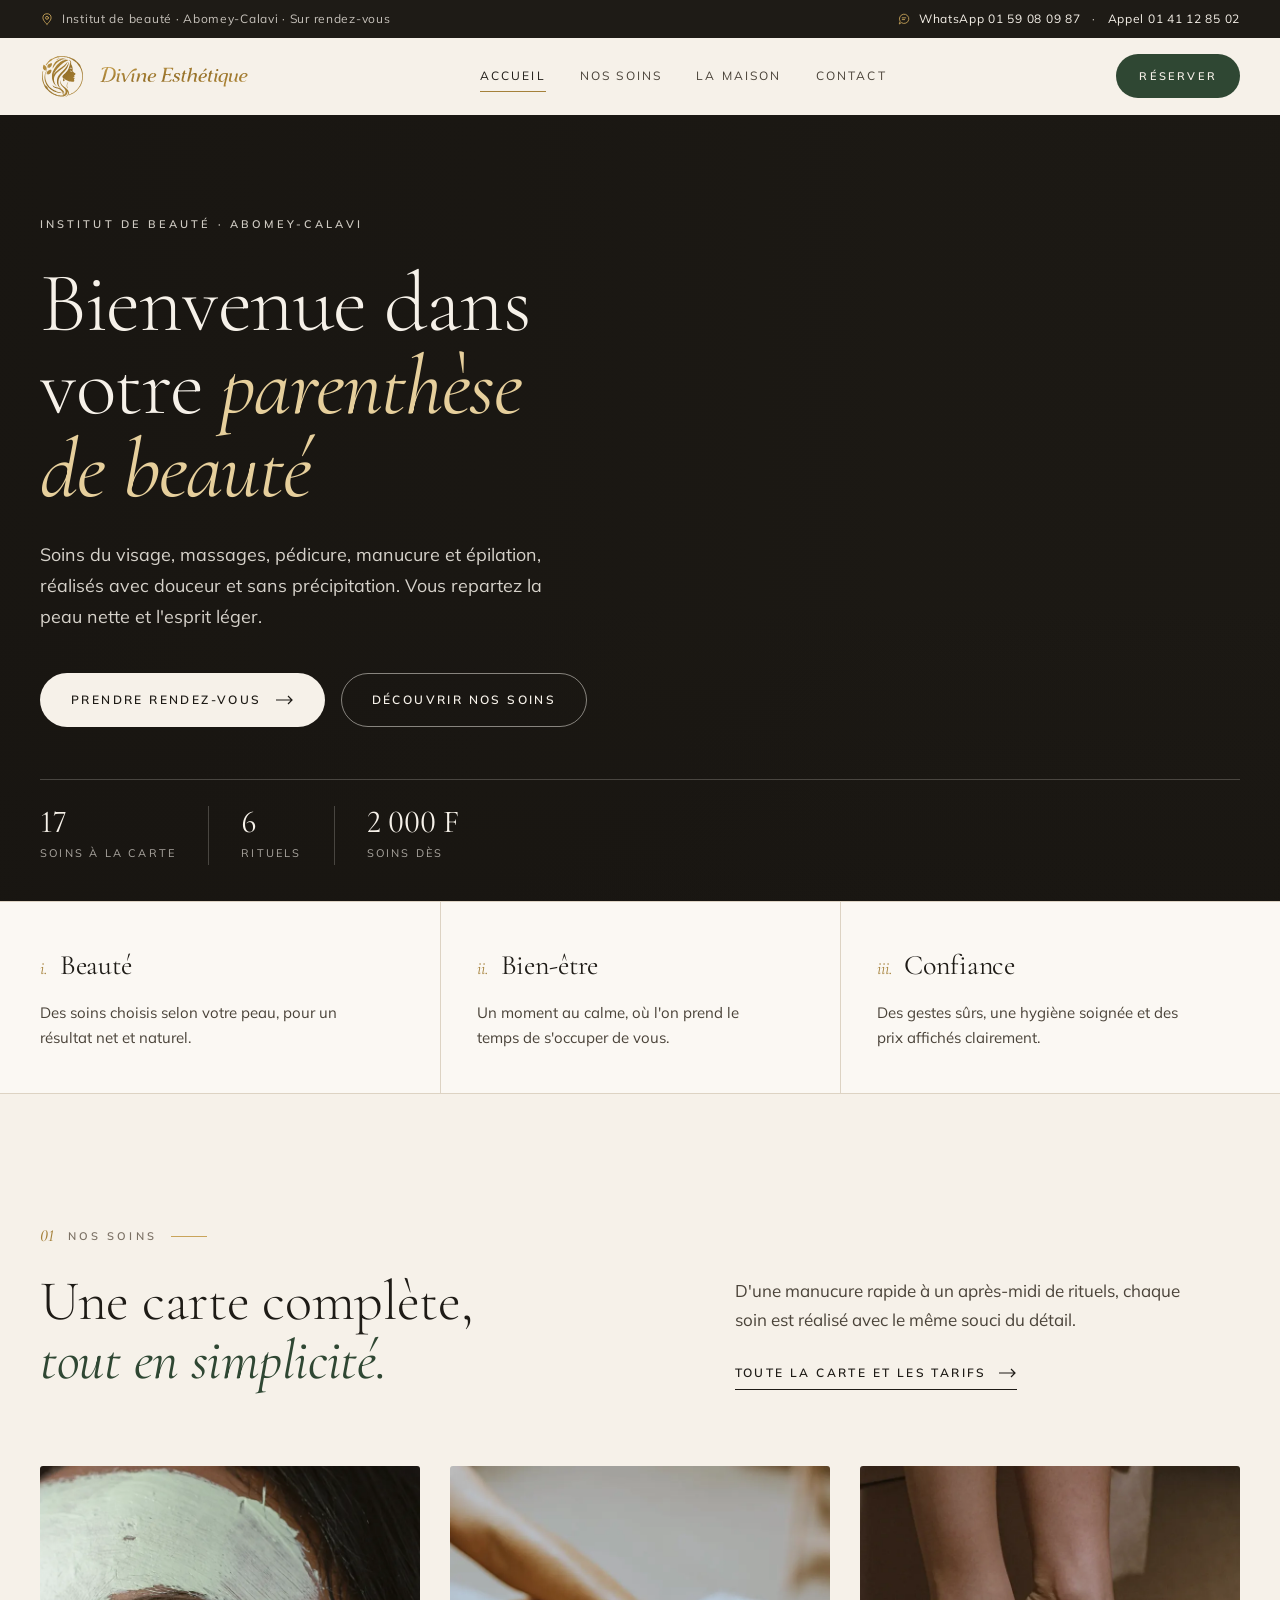
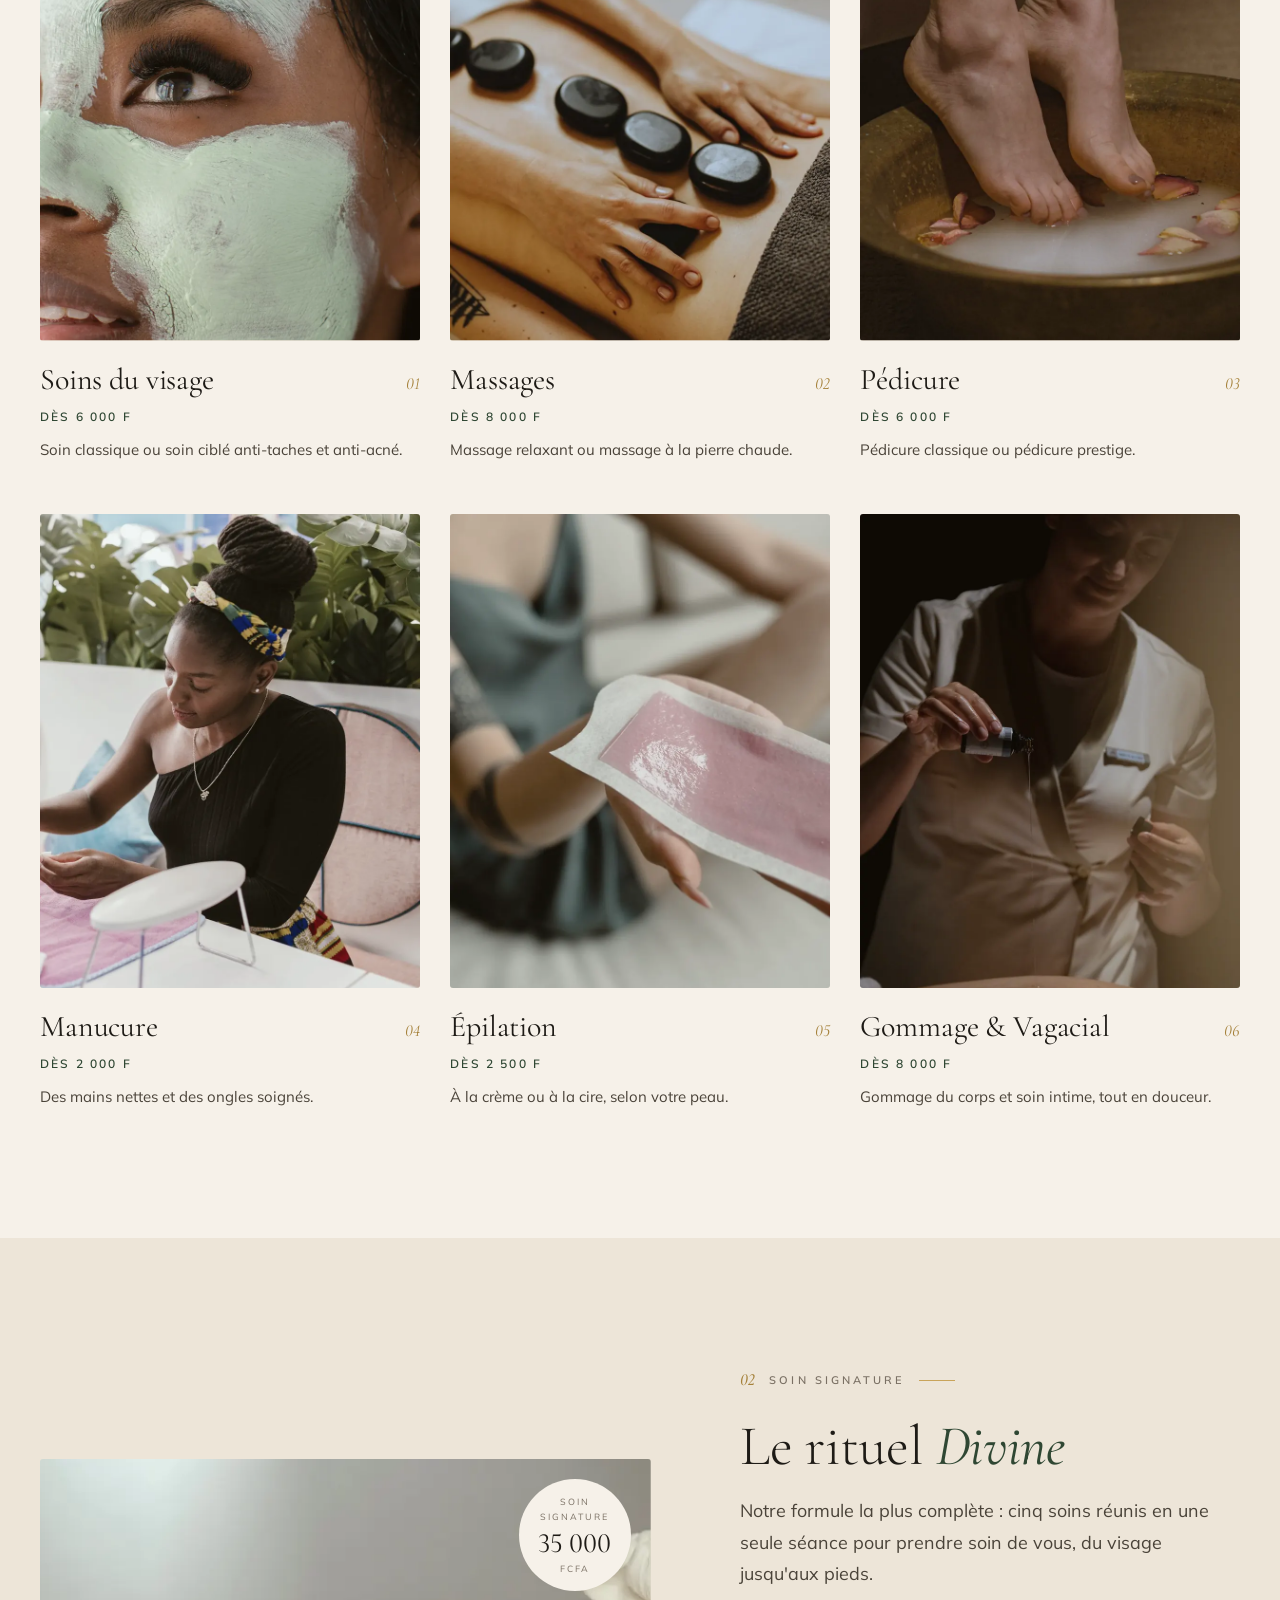
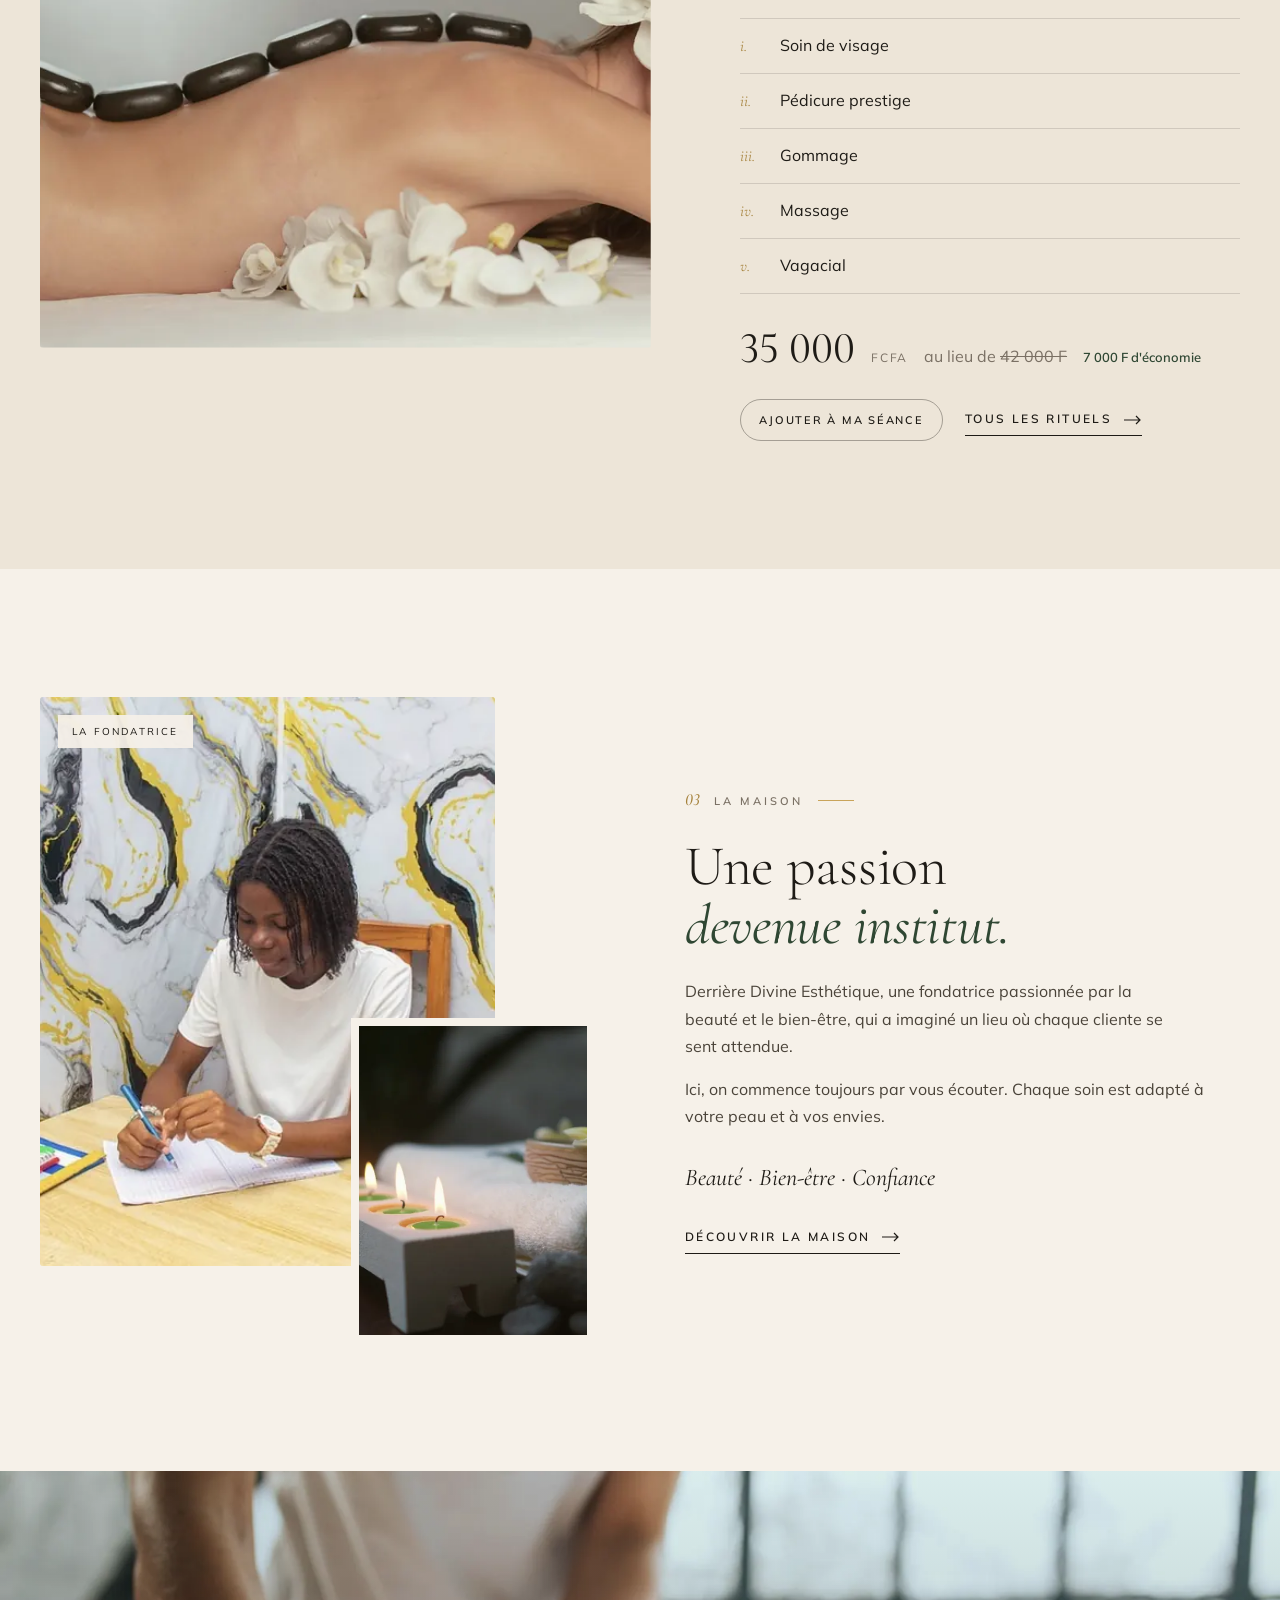
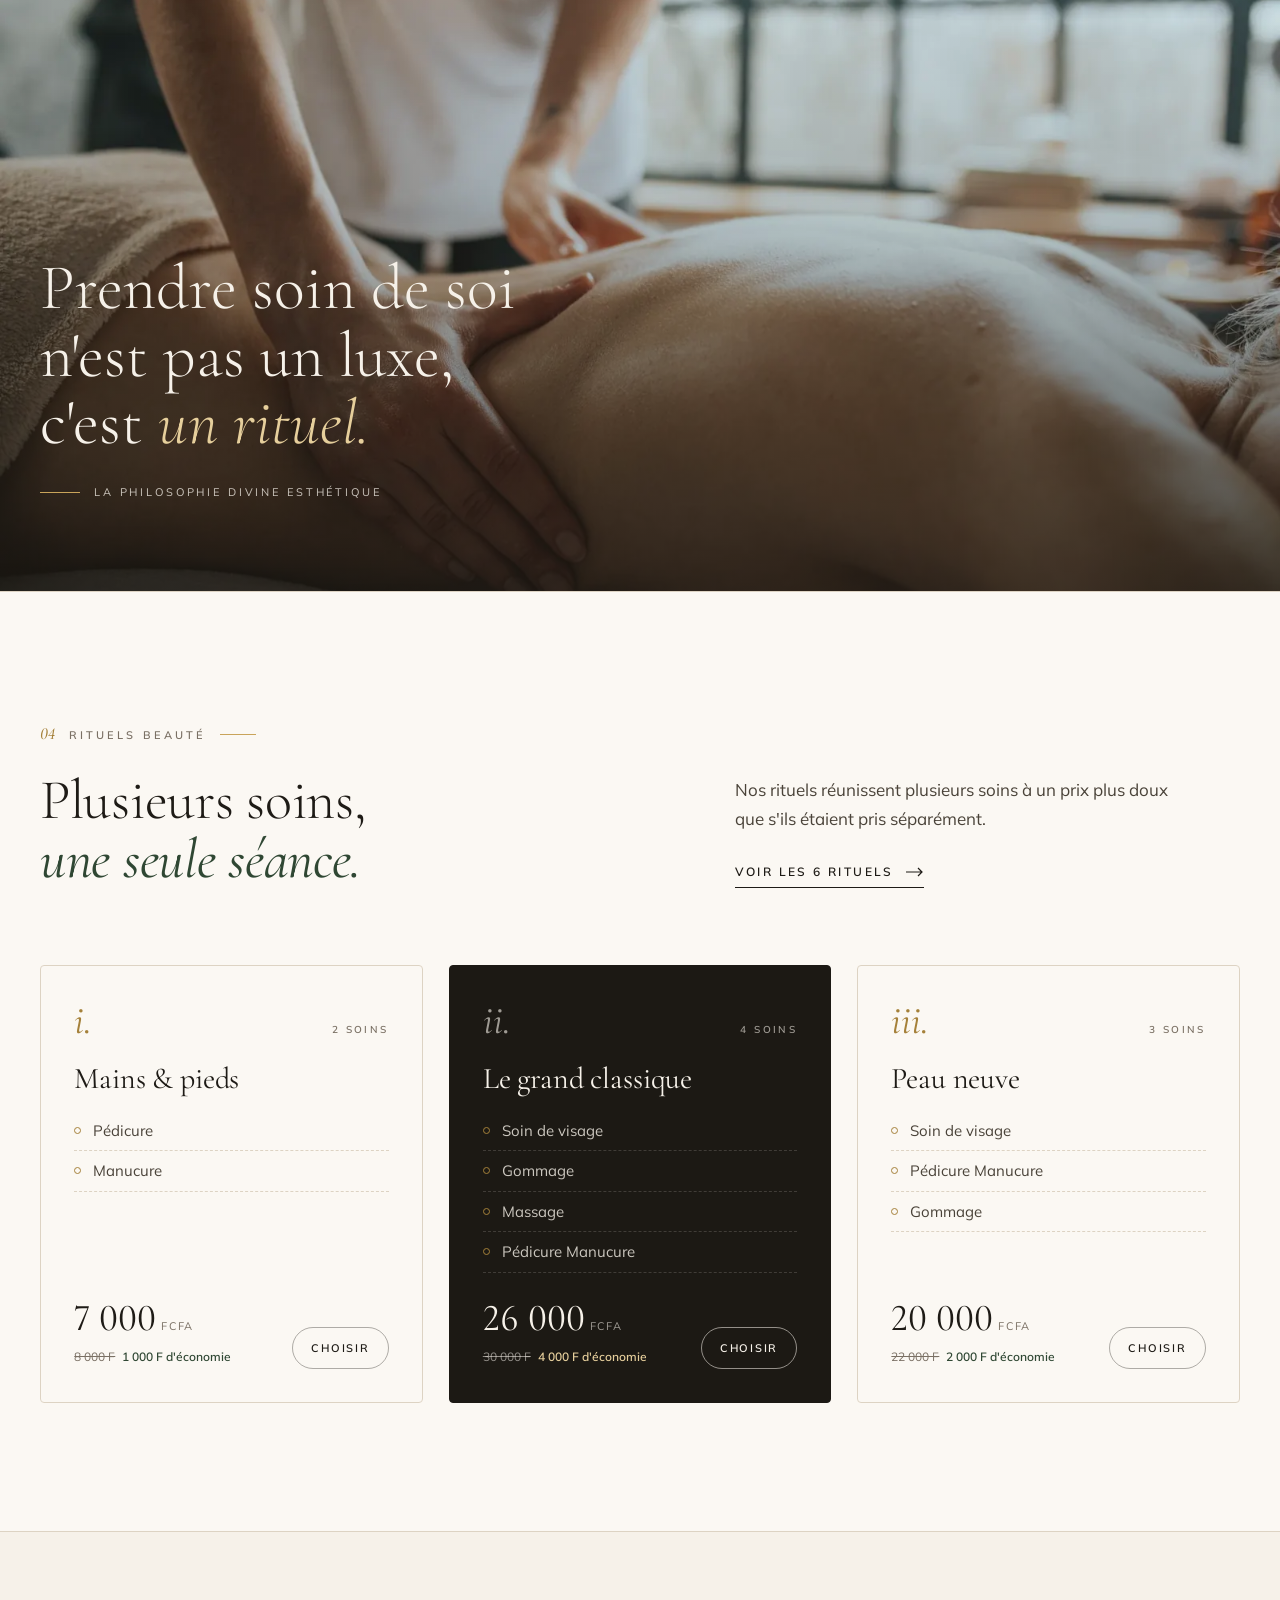
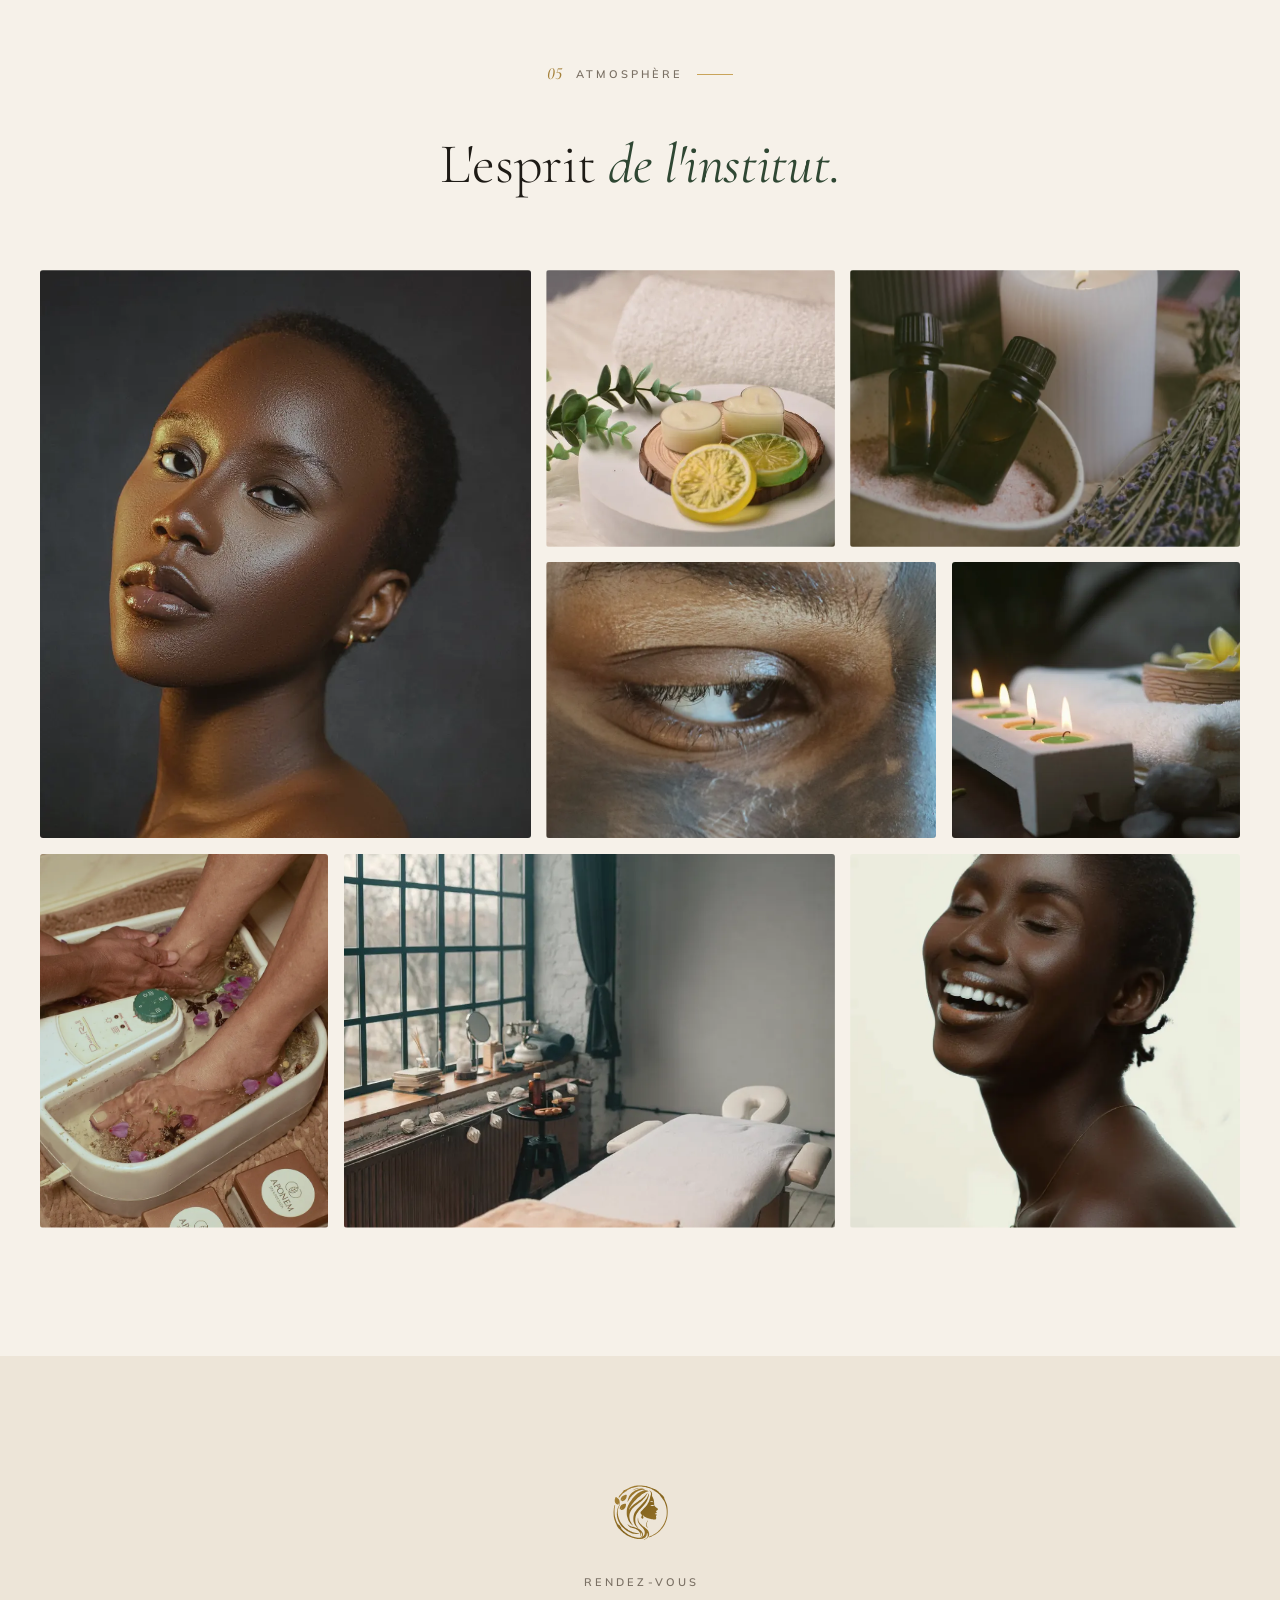
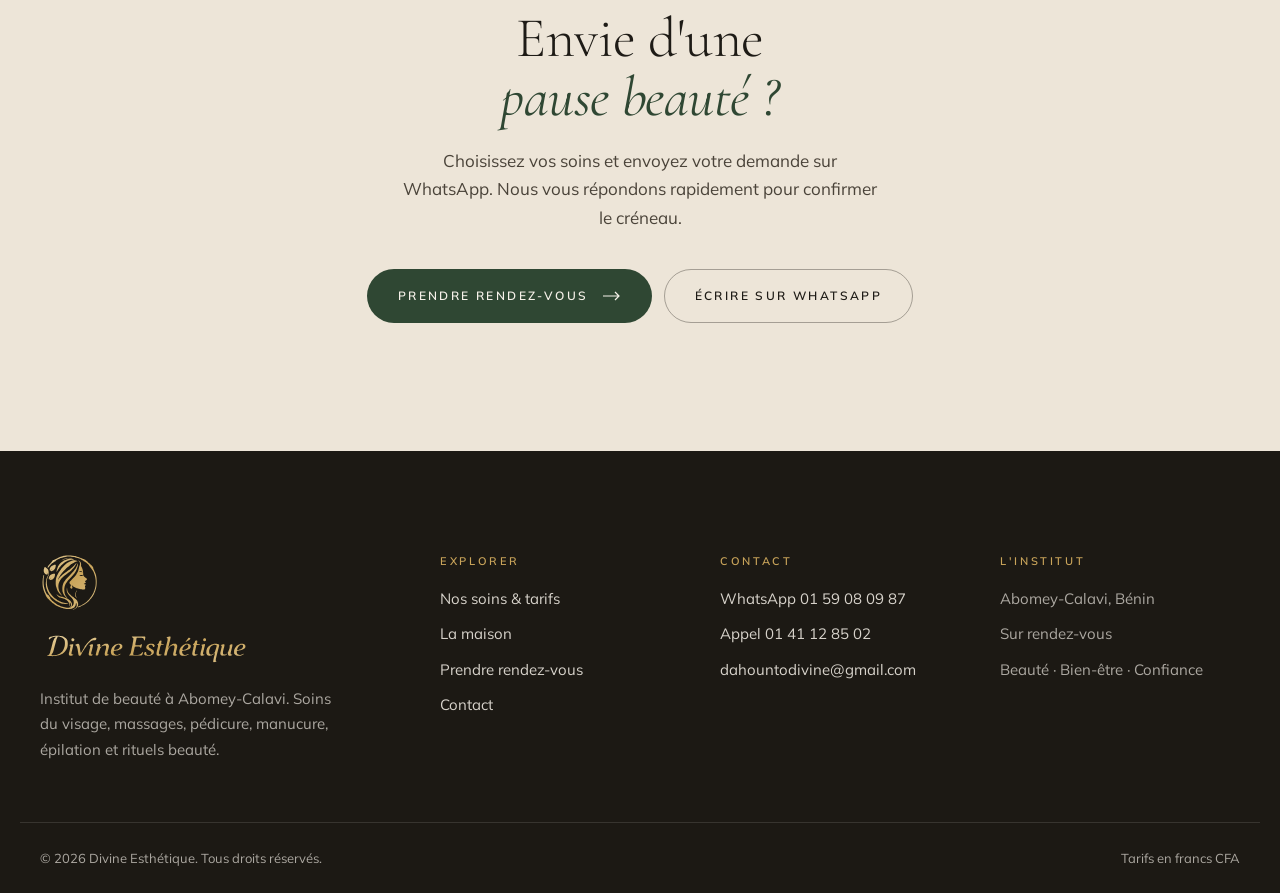
==== index.html @ a869df7e "Site Divine Esthétique : 5 pages, hero diaporama, réservation WhatsApp" ====
<!doctype html>
<html lang="fr">
<head>
<meta charset="utf-8">
<meta name="viewport" content="width=device-width, initial-scale=1, viewport-fit=cover">
<title>Divine Esthétique · Institut de beauté à Abomey-Calavi</title>
<meta name="description" content="Institut de beauté à Abomey-Calavi : soins du visage, massages, pédicure, manucure, épilation et rituels beauté. Réservation simple sur WhatsApp.">
<meta name="theme-color" content="#f6f1e9">
<meta property="og:type" content="website">
<meta property="og:locale" content="fr_FR">
<meta property="og:site_name" content="Divine Esthétique">
<meta property="og:title" content="Divine Esthétique · Institut de beauté à Abomey-Calavi">
<meta property="og:description" content="Institut de beauté à Abomey-Calavi : soins du visage, massages, pédicure, manucure, épilation et rituels beauté. Réservation simple sur WhatsApp.">
<meta property="og:image" content="images/og-divine-esthetique.jpg">
<meta name="twitter:card" content="summary_large_image">
<link rel="icon" href="favicon.svg" type="image/svg+xml">
<link rel="apple-touch-icon" href="apple-touch-icon.png">
<link rel="preconnect" href="https://fonts.googleapis.com">
<link rel="preconnect" href="https://fonts.gstatic.com" crossorigin>
<link rel="stylesheet" href="https://fonts.googleapis.com/css2?family=Cormorant+Garamond:ital,wght@0,300;0,400;0,500;1,300;1,400;1,500&family=Mulish:wght@400;500;600;700&display=swap">
<link rel="stylesheet" href="style.css">
<script type="application/ld+json">{"@context": "https://schema.org", "@type": "BeautySalon", "name": "Divine Esthétique", "description": "Institut de beauté à Abomey-Calavi : soins du visage, massages, pédicure, manucure, épilation et rituels beauté.", "image": "images/og-divine-esthetique.jpg", "telephone": "+229 01 41 12 85 02", "email": "dahountodivine@gmail.com", "priceRange": "2 000 – 35 000 FCFA", "currenciesAccepted": "XOF", "address": {"@type": "PostalAddress", "addressLocality": "Abomey-Calavi", "addressCountry": "BJ"}, "slogan": "Beauté · Bien-être · Confiance"}</script>
</head>
<body data-page="accueil">
<svg width="0" height="0" style="position:absolute" aria-hidden="true" focusable="false"><defs>
<linearGradient id="gGold" x1="0" y1="0" x2="1" y2="1"><stop offset="0" stop-color="#c29a48"/><stop offset=".5" stop-color="#96712a"/><stop offset="1" stop-color="#b48b3a"/></linearGradient>
<linearGradient id="gGoldDeep" x1="0" y1="0" x2="1" y2="1"><stop offset="0" stop-color="#b08a3c"/><stop offset=".5" stop-color="#86651f"/><stop offset="1" stop-color="#a07c32"/></linearGradient>
<linearGradient id="gGoldLight" x1="0" y1="0" x2="1" y2="1"><stop offset="0" stop-color="#e6cf9c"/><stop offset=".5" stop-color="#c9a45a"/><stop offset="1" stop-color="#dcc085"/></linearGradient>
<symbol id="emblem" viewBox="0 0 1060 1040"><path fill-rule="evenodd" d="M590.0,1019.0C590.0,1018.1 596.2,1016.0 599.0,1016.0C599.8,1016.0 602.5,1014.9 605.0,1013.6C607.5,1012.3 610.7,1011.0 612.2,1010.6C614.7,1010.0 622.1,1006.0 628.0,1002.0C629.4,1001.0 632.3,999.3 634.5,998.2C638.4,996.2 653.9,981.5 659.2,974.7C662.4,970.7 667.2,960.3 669.7,952.2C671.9,945.0 671.9,921.5 669.6,911.8C667.9,904.5 660.4,889.7 658.6,890.3C658.0,890.5 657.4,892.4 657.2,894.6C656.4,906.4 652.5,929.2 650.4,934.8C647.7,942.1 637.9,959.4 632.9,966.1C628.8,971.4 622.2,977.5 616.0,981.7C608.8,986.5 585.7,997.8 581.4,998.5C579.3,998.9 574.4,1000.0 570.5,1001.0C557.7,1004.4 545.9,1005.2 514.5,1004.7C493.3,1004.4 481.9,1003.8 475.5,1002.7C470.6,1001.8 462.7,1000.6 458.0,1000.0C449.5,998.9 446.8,998.2 422.6,991.6C415.6,989.6 408.8,988.0 407.5,988.0C406.2,988.0 402.8,986.9 399.8,985.5C396.9,984.1 393.7,983.0 392.8,983.0C391.9,983.0 384.8,980.5 377.1,977.5C369.4,974.5 362.5,972.0 361.8,972.0C361.1,972.0 358.4,970.9 355.8,969.5C353.2,968.1 350.5,967.0 349.7,967.0C349.0,967.0 346.2,965.6 343.5,963.9C340.9,962.2 327.2,955.0 313.2,947.8C299.2,940.6 284.3,932.6 280.1,929.9C275.9,927.2 270.3,923.8 267.7,922.2C265.0,920.7 258.7,916.3 253.7,912.5C248.6,908.6 241.8,903.6 238.5,901.3C235.2,899.0 230.9,895.5 229.0,893.5C227.1,891.5 223.9,889.0 222.0,888.0C220.1,887.0 216.5,884.1 214.0,881.5C211.5,879.0 207.5,875.3 205.0,873.4C197.1,867.2 189.1,859.8 178.7,849.0C173.1,843.2 161.5,831.5 152.9,822.9C144.2,814.3 136.0,805.3 134.5,802.9C132.9,800.5 130.3,796.9 128.6,794.9C121.0,786.0 119.0,782.9 116.0,775.5C114.2,771.1 110.7,764.6 108.3,760.9C106.0,757.3 104.0,753.7 104.0,752.9C104.0,752.1 101.9,746.5 99.4,740.5C96.9,734.4 94.2,727.7 93.4,725.5C92.6,723.3 91.5,720.6 90.8,719.5C87.2,713.2 73.9,680.9 68.5,665.3C53.4,621.2 47.1,583.0 46.7,531.5C46.5,505.4 46.8,499.4 50.1,464.0C52.3,440.7 53.9,429.7 57.0,418.0C58.1,413.9 59.9,405.9 61.1,400.3C63.9,387.2 65.9,383.8 70.3,384.2C72.7,384.4 73.8,385.2 74.9,387.4C76.1,390.1 76.0,392.1 73.2,406.9C67.2,439.5 65.6,453.7 65.2,480.2C64.7,511.6 66.3,547.9 69.0,563.5C70.1,570.1 71.0,577.2 71.0,579.3C71.0,581.4 71.7,585.9 72.5,589.3C73.3,592.7 74.9,599.5 76.1,604.5C77.3,609.5 79.1,617.1 80.1,621.5C81.1,625.9 82.9,632.4 84.0,636.0C85.2,639.6 89.1,651.7 92.7,663.0C99.2,683.6 112.6,714.5 115.8,716.4C116.6,716.8 117.8,718.0 118.6,718.9C119.4,719.8 121.8,722.6 124.0,725.1C126.2,727.6 128.0,730.3 128.0,730.9C128.0,733.3 140.2,745.0 142.6,745.0C143.8,745.0 146.1,746.1 147.7,747.4C149.2,748.7 151.6,750.1 152.9,750.5C154.5,751.0 156.1,753.1 158.0,757.4C159.5,760.7 161.7,764.3 162.9,765.4C164.0,766.4 165.4,768.7 166.0,770.5C166.7,772.6 168.1,774.2 169.8,774.9C171.3,775.5 174.1,778.1 176.0,780.6C177.9,783.1 180.5,786.4 181.8,788.0C184.9,791.9 186.1,796.3 185.4,801.4C184.9,804.9 185.3,806.2 187.9,810.0C189.6,812.5 191.0,815.0 191.0,815.6C191.0,816.2 192.1,817.6 193.5,818.8C194.9,820.0 196.0,821.8 196.0,822.7C196.0,823.6 199.3,827.7 203.2,831.6C207.2,835.6 211.7,840.1 213.1,841.7C214.5,843.2 218.7,847.6 222.6,851.3C226.4,855.1 230.2,858.8 231.0,859.6C238.8,867.4 256.2,881.6 263.9,886.5C266.5,888.1 269.9,890.5 271.6,891.8C273.2,893.1 278.7,896.9 283.9,900.3C302.0,912.3 303.7,913.5 307.4,916.7C309.4,918.5 315.4,922.1 320.8,924.7C326.1,927.2 336.3,932.5 343.3,936.3C350.3,940.1 358.7,944.1 361.8,945.0C364.9,946.0 372.8,949.1 379.2,951.9C385.7,954.7 391.5,957.0 392.1,957.0C392.7,957.0 395.8,958.1 398.9,959.4C404.7,961.9 427.4,969.0 439.5,972.0C443.4,973.0 453.9,975.0 463.0,976.4C472.1,977.9 482.0,979.6 485.0,980.3C492.1,981.9 523.7,981.8 526.6,980.2C527.7,979.6 532.9,978.2 538.1,977.1C549.6,974.6 560.1,971.7 561.8,970.7C563.7,969.5 563.2,967.0 561.1,967.0C560.0,967.0 558.0,966.6 556.6,966.0L554.0,965.0L557.5,960.4C562.0,954.5 565.0,948.7 565.0,945.8C565.1,944.5 565.7,942.4 566.5,941.0C570.5,934.0 567.1,915.1 558.9,899.1C553.8,889.0 540.6,877.3 544.8,886.5C547.0,891.3 549.1,903.5 549.6,915.0C550.2,926.2 550.1,926.8 546.6,938.5C544.5,945.1 542.2,951.5 541.4,952.8C539.5,955.7 537.4,955.1 537.7,951.9C537.8,950.6 538.4,944.1 539.0,937.5C540.5,920.8 537.9,906.4 531.5,896.8C530.1,894.7 529.0,892.3 529.0,891.5C529.0,889.2 525.4,882.5 522.1,878.7C520.5,876.9 516.3,871.5 512.8,866.8C499.4,848.6 470.4,827.4 451.3,821.7C448.4,820.8 444.1,819.0 441.7,817.6C439.3,816.2 436.6,815.0 435.7,815.0C434.8,815.0 430.1,813.7 425.3,812.0C420.4,810.4 412.9,808.4 408.5,807.5C397.2,805.4 389.1,803.4 376.5,799.5C370.4,797.6 364.1,795.8 362.3,795.5C360.6,795.1 358.6,794.2 357.9,793.4C357.3,792.6 353.3,790.2 349.1,788.0C327.8,776.9 307.0,753.4 302.6,735.8C301.6,731.3 304.3,732.3 310.8,738.8C318.3,746.2 332.3,756.0 342.0,760.7C356.6,767.7 361.9,770.0 363.0,770.0C363.7,770.0 368.6,771.8 373.9,773.9C379.2,776.0 386.2,778.1 389.5,778.5C392.8,778.9 399.6,780.2 404.5,781.5C409.4,782.8 416.2,784.3 419.5,785.0C425.8,786.2 435.1,788.9 443.5,792.0C446.2,793.0 454.1,795.7 461.0,797.9C477.3,803.2 488.7,808.0 497.0,813.0C500.6,815.2 504.3,817.0 505.2,817.0C506.1,817.0 508.1,818.0 509.7,819.3C511.2,820.6 513.8,822.4 515.4,823.4C517.1,824.5 522.8,829.1 528.3,833.7C533.7,838.3 539.9,843.2 541.9,844.5C549.4,849.4 563.6,865.1 568.8,874.5C571.6,879.5 574.8,884.8 576.0,886.3C581.4,893.2 585.6,913.4 584.6,928.0C584.1,936.4 583.5,938.5 580.0,945.5C577.9,949.9 574.1,955.8 571.6,958.7C564.9,966.2 565.5,967.8 573.3,963.9C580.4,960.3 591.2,951.6 596.8,944.9C605.3,934.7 609.7,926.3 613.6,912.8C616.8,901.5 617.1,899.4 617.1,887.5C617.1,867.4 614.4,856.1 606.1,841.0C594.5,819.9 590.8,815.2 567.4,791.1C525.8,748.3 510.1,728.2 496.0,699.5C490.9,689.3 487.3,665.8 488.3,649.2C488.7,640.9 491.6,616.2 492.6,611.0C493.8,605.6 494.9,612.0 495.9,629.6C496.9,647.3 499.0,660.4 503.0,673.5C506.1,683.4 513.0,697.1 517.5,701.9C519.8,704.4 522.8,708.6 524.3,711.1C527.6,716.9 540.8,731.3 551.9,741.1C556.5,745.2 563.7,751.6 568.0,755.5C578.8,765.2 582.1,767.9 601.5,782.4C610.9,789.5 619.9,796.5 621.5,798.0C623.1,799.6 626.4,802.1 628.7,803.7C634.6,807.6 650.6,821.9 660.6,832.1C684.0,855.9 698.6,888.6 697.9,915.5C697.7,925.1 695.2,938.6 692.9,942.9C691.9,944.9 691.0,947.2 691.0,948.0C691.0,948.8 689.6,951.5 688.0,954.0C686.3,956.5 684.0,960.5 682.9,962.9C680.1,969.2 660.7,988.3 649.7,995.6C640.4,1001.8 631.8,1006.8 626.0,1009.5C624.1,1010.3 619.9,1012.4 616.7,1014.1C613.5,1015.8 608.5,1017.8 605.7,1018.6C599.7,1020.2 590.0,1020.5 590.0,1019.0Z M692.0,972.0C685.8,965.8 691.9,961.4 721.0,950.6C726.2,948.7 732.3,946.4 734.5,945.5C736.7,944.6 739.8,943.3 741.5,942.7C746.8,940.6 769.4,928.7 772.5,926.4C774.1,925.2 777.3,923.5 779.5,922.6C781.7,921.6 784.4,920.0 785.5,919.0C786.6,918.0 789.1,916.4 791.1,915.6C793.1,914.8 798.5,911.3 803.3,907.8C808.0,904.3 814.1,899.9 817.0,898.0C830.2,889.0 844.3,878.0 853.0,870.0C858.2,865.2 863.2,860.9 864.1,860.4C866.6,859.0 897.8,828.4 903.5,821.7C918.7,803.9 942.9,770.9 945.7,764.2C946.5,762.2 948.2,759.4 949.5,758.0C950.8,756.6 956.5,746.4 962.2,735.3C967.9,724.1 973.7,712.6 975.2,709.8C976.7,706.9 978.4,702.7 979.1,700.5C979.7,698.3 981.7,693.1 983.5,689.0C985.3,684.9 987.7,679.2 988.8,676.5C990.0,673.8 992.3,668.3 993.9,664.4C995.6,660.4 998.3,651.9 1000.0,645.4C1001.7,638.8 1003.7,632.1 1004.4,630.5C1005.2,628.9 1006.1,625.2 1006.5,622.5C1006.9,619.8 1008.2,613.2 1009.5,608.0C1011.8,598.6 1012.2,596.2 1016.1,568.0C1020.1,540.1 1019.6,473.0 1015.4,460.2C1014.6,457.9 1014.0,454.0 1014.0,451.6C1014.0,443.6 1009.2,419.6 1004.2,402.5C1001.4,393.1 998.3,381.6 997.1,376.9C996.0,372.1 993.2,363.8 990.9,358.4C988.6,352.9 985.7,345.4 984.4,341.5C981.0,331.7 979.1,327.4 974.8,320.3C972.8,316.9 969.7,311.5 968.0,308.3C962.4,298.0 959.4,293.1 956.9,290.3C955.5,288.7 950.9,282.2 946.6,275.8C942.3,269.3 938.5,264.0 938.1,264.0C937.7,264.0 935.7,261.6 933.5,258.7C931.4,255.9 928.5,252.3 927.1,250.9C919.1,242.7 917.2,240.2 916.5,237.3C916.1,235.4 913.1,231.0 908.9,226.3C905.1,222.0 900.7,216.2 899.0,213.4C895.3,207.1 878.4,186.0 875.6,184.1C874.4,183.3 871.2,180.5 868.5,177.8C861.3,170.9 845.6,157.4 842.3,155.4C840.8,154.4 837.0,151.7 834.0,149.4C828.1,144.9 811.8,134.9 803.2,130.6C800.3,129.1 796.9,126.8 795.7,125.4C793.0,122.3 785.3,117.8 777.9,115.0C774.7,113.9 770.2,111.2 767.7,109.0C765.2,106.8 761.1,104.1 758.6,103.0C756.0,101.9 750.5,99.0 746.3,96.4C738.2,91.5 735.5,90.2 718.5,83.3C712.5,80.8 705.2,77.9 702.5,76.8C699.8,75.6 693.9,73.7 689.5,72.5C685.1,71.2 677.6,68.8 672.8,67.1C668.0,65.4 657.9,62.6 650.3,61.0C642.7,59.4 632.5,57.2 627.5,56.1C615.7,53.6 595.3,50.5 573.5,48.1C550.1,45.4 500.8,46.2 485.5,49.5C481.6,50.3 471.5,51.9 463.0,53.1C442.7,55.8 430.9,58.2 417.5,62.5C411.4,64.4 405.4,66.0 404.0,66.0C402.6,66.0 400.6,66.6 399.5,67.4C398.4,68.1 394.8,69.3 391.5,70.0C388.2,70.7 382.6,72.5 379.0,74.0C375.4,75.6 371.1,77.2 369.5,77.6C367.9,78.0 364.0,79.5 361.0,81.0C358.0,82.5 352.8,84.8 349.6,86.1C339.4,90.2 307.7,106.2 302.5,109.9C299.8,111.8 295.9,114.8 294.0,116.5C292.1,118.2 289.1,120.1 287.3,120.9C285.5,121.6 283.7,123.4 283.0,125.1C281.6,128.4 272.5,137.0 270.4,137.0C269.7,137.0 266.1,139.2 262.5,142.0C252.4,149.6 245.1,154.4 238.4,157.8C235.0,159.5 230.1,162.3 227.5,164.1C222.0,167.8 201.3,187.1 197.0,192.5C195.3,194.6 193.0,197.3 191.8,198.5C190.5,199.8 187.7,203.0 185.5,205.6C183.3,208.2 179.8,212.3 177.6,214.7C175.5,217.1 172.6,220.8 171.1,222.9C166.1,230.4 151.8,247.1 149.5,248.2C144.2,250.6 138.0,246.3 138.0,240.3C138.0,236.4 142.9,227.8 150.1,219.0C152.1,216.5 156.3,211.1 159.3,207.0C167.9,195.4 176.2,185.0 180.0,181.1C181.9,179.1 185.6,174.9 188.2,171.6C193.4,165.2 199.2,158.6 208.9,148.0C212.4,144.2 216.7,139.1 218.4,136.7C228.4,122.6 232.3,118.0 236.8,115.4C239.4,114.0 242.4,111.9 243.5,110.9C244.6,110.0 248.2,108.2 251.5,106.9C254.8,105.7 257.9,104.4 258.5,104.0C259.1,103.6 261.8,102.7 264.7,102.1C269.5,101.1 293.4,89.9 299.0,85.9C301.3,84.3 308.7,80.4 337.9,65.4C343.6,62.4 349.4,60.0 350.8,60.0C352.1,60.0 354.7,59.1 356.5,58.0C360.3,55.6 397.4,43.2 404.0,42.0C409.5,41.0 436.4,34.4 440.5,33.0C442.1,32.4 450.7,31.0 459.5,29.8C473.9,27.9 480.1,27.6 520.5,27.7C560.7,27.7 567.3,27.9 582.5,29.9C591.9,31.0 601.8,32.3 604.5,32.5C607.2,32.8 612.2,33.5 615.5,34.0C618.8,34.5 628.0,35.8 636.0,37.0C644.0,38.2 653.4,40.0 657.0,41.0C660.6,42.1 670.7,45.0 679.5,47.5C688.3,50.1 697.1,52.7 699.0,53.4C700.9,54.2 706.1,55.7 710.5,56.9C714.9,58.2 721.2,60.3 724.5,61.7C733.8,65.6 752.6,72.8 762.0,76.2C766.7,77.9 771.6,80.0 773.0,80.9C775.8,82.8 778.1,83.9 789.8,88.6C794.4,90.5 799.2,92.0 800.4,92.0C801.7,92.0 803.2,92.6 803.8,93.3C805.4,95.2 815.9,99.8 820.1,100.5C822.9,100.9 824.4,101.9 826.4,105.0C828.3,107.8 829.7,109.0 831.5,109.0C833.2,109.0 835.7,111.0 840.2,116.0C845.0,121.4 847.4,123.3 850.5,124.1C854.5,125.2 858.0,127.5 858.0,129.2C858.0,131.1 866.3,139.9 869.2,141.1C870.9,141.8 873.0,143.5 873.9,145.0C876.8,149.8 882.5,155.5 887.1,158.2C889.8,159.8 892.8,162.8 894.6,165.5C897.5,170.2 904.0,174.6 906.5,173.6C907.2,173.4 908.7,175.0 910.1,177.8C911.4,180.4 913.6,183.0 914.9,183.6C916.2,184.3 919.3,186.8 921.9,189.2C924.4,191.7 928.3,195.0 930.5,196.6C935.1,199.9 956.0,220.9 956.0,222.1C956.0,222.6 958.5,225.7 961.5,229.0C968.7,236.9 974.5,248.6 973.6,253.8C972.9,258.2 974.6,264.9 977.0,267.0C977.9,267.9 978.9,270.8 979.3,273.8C979.7,277.2 982.1,283.5 986.5,292.5C990.1,300.0 993.0,306.8 993.0,307.8C993.0,308.8 994.5,312.1 996.3,315.1C1001.0,323.0 1004.4,330.3 1007.8,340.5C1009.5,345.4 1012.2,352.5 1013.9,356.2C1019.3,368.2 1027.8,401.9 1030.0,419.5C1030.6,424.5 1031.3,429.2 1031.5,430.0C1032.2,432.3 1034.0,455.4 1035.0,473.5C1036.9,511.0 1036.2,538.6 1032.0,580.5C1030.5,596.4 1026.4,617.3 1022.0,632.0C1020.9,635.6 1019.3,641.6 1018.4,645.5C1016.3,654.7 1011.4,670.5 1008.9,675.6C1007.9,677.8 1007.0,680.4 1007.0,681.3C1007.0,682.2 1003.8,690.5 999.9,699.7C996.0,709.0 991.7,719.3 990.4,722.7C989.1,726.2 986.9,730.7 985.6,732.9C984.2,735.0 982.4,738.4 981.6,740.4C980.8,742.4 978.6,746.4 976.7,749.3C974.8,752.1 971.6,757.4 969.6,761.0C967.6,764.6 963.0,771.5 959.5,776.5C956.0,781.5 950.3,789.5 946.8,794.4C937.4,807.8 918.1,830.7 905.8,843.1C902.1,846.9 898.3,851.1 897.4,852.5C893.8,858.0 854.5,892.0 842.7,900.0C839.8,901.9 833.8,906.2 829.5,909.6C825.1,913.0 819.5,916.7 817.0,918.0C814.5,919.2 810.9,921.5 809.0,922.9C807.1,924.4 803.2,926.9 800.5,928.5C797.8,930.0 794.6,932.0 793.5,933.0C789.8,936.2 756.6,952.1 742.2,957.5C738.8,958.9 732.2,961.7 727.7,964.0C723.0,966.3 714.4,969.3 707.3,971.0C692.9,974.6 694.5,974.5 692.0,972.0Z M430.0,910.0C419.3,908.2 409.8,906.3 394.0,902.6C390.4,901.8 383.2,899.5 378.0,897.7C372.8,895.8 366.9,894.0 364.9,893.6C362.8,893.2 359.5,891.8 357.4,890.3C355.2,888.9 351.7,887.3 349.5,886.8C347.4,886.3 343.1,884.4 340.0,882.6C334.6,879.3 312.6,868.0 311.7,868.0C311.2,868.0 305.3,864.1 281.0,848.1C278.0,846.1 273.7,843.0 271.6,841.3C269.4,839.5 267.1,838.0 266.4,838.0C265.0,838.0 255.7,830.6 245.5,821.2C241.7,817.7 235.2,811.8 231.2,808.2C220.0,798.0 191.2,769.1 188.2,765.1C186.7,763.1 183.4,758.9 180.8,755.7C178.1,752.5 176.0,749.5 176.0,749.0C176.0,748.6 173.8,745.8 171.2,742.8C165.5,736.5 156.6,723.0 154.6,717.4C153.8,715.3 148.7,704.3 143.3,693.0C137.8,681.7 132.8,670.7 132.1,668.5C131.4,666.3 128.8,659.3 126.4,653.0C124.0,646.7 121.7,639.9 121.4,638.0C121.0,636.1 120.0,633.1 119.0,631.5C118.0,629.9 117.0,626.5 116.6,624.0C116.2,621.5 115.0,616.6 114.0,613.0C111.7,605.4 110.0,592.5 107.1,561.5C105.7,547.4 107.1,513.3 109.4,504.1C110.2,501.0 111.3,494.0 112.0,488.5C112.6,483.0 113.7,476.0 114.5,473.0C115.2,470.0 116.1,465.2 116.5,462.5C116.9,459.8 117.7,456.6 118.3,455.5C118.9,454.4 120.6,449.4 122.1,444.5C126.0,431.4 130.5,420.3 134.2,414.6C135.9,411.8 139.4,405.7 142.0,401.0C144.6,396.3 148.1,390.2 149.8,387.5C151.6,384.8 153.8,381.1 154.8,379.5C155.7,377.9 158.7,374.2 161.4,371.5C165.5,367.4 166.5,366.8 166.8,368.3C167.2,370.0 160.3,385.9 157.0,391.0C152.4,397.9 140.5,423.2 139.5,427.9C139.1,429.7 137.8,433.5 136.5,436.4C135.3,439.2 134.0,443.5 133.6,446.0C133.2,448.5 132.1,453.2 131.0,456.5C126.3,471.2 124.5,486.9 124.6,513.5C124.6,533.9 124.9,539.5 126.3,544.2C127.2,547.3 128.0,552.0 128.0,554.8C128.0,559.7 131.9,583.4 134.1,592.0C134.8,594.5 137.3,603.0 139.7,610.8C142.0,618.7 144.0,625.7 144.0,626.3C144.0,628.7 158.9,664.4 163.5,673.1C164.9,675.7 166.0,678.5 166.0,679.4C166.0,681.3 174.8,696.2 179.7,702.6C181.5,705.0 184.0,709.1 185.4,711.7C186.7,714.3 190.1,719.2 192.9,722.5C195.7,725.7 198.0,728.7 198.0,729.0C198.0,730.5 226.3,765.0 232.9,771.5C234.5,773.1 240.0,778.7 245.1,783.8C250.2,788.9 259.5,796.9 265.9,801.7C272.3,806.5 278.8,811.5 280.3,812.9C281.9,814.3 288.0,818.9 293.9,823.0C299.9,827.1 306.5,831.8 308.6,833.3C312.9,836.5 326.8,844.3 343.5,853.0C349.6,856.2 355.9,859.5 357.5,860.4C359.1,861.3 365.7,864.3 372.0,867.0C378.3,869.8 385.8,873.2 388.5,874.5C402.8,881.4 433.1,889.4 460.0,893.2C474.9,895.3 503.4,896.1 517.2,894.9C520.8,894.6 524.4,894.6 525.0,895.0C525.7,895.4 521.4,898.1 514.5,901.5C499.1,909.0 488.5,911.0 461.0,911.6C445.2,911.9 439.3,911.6 430.0,910.0Z M494.3,804.7C487.7,802.0 484.6,799.4 465.5,780.6C456.0,771.2 448.4,762.8 445.6,758.5C443.1,754.6 439.5,749.4 437.7,746.8C435.8,744.2 433.2,739.6 432.0,736.5C430.7,733.3 427.7,727.3 425.3,723.1C422.9,718.9 420.7,714.4 420.4,713.0C420.2,711.6 418.4,705.5 416.4,699.4C411.7,684.4 410.4,676.3 409.0,650.5C407.0,614.9 410.7,579.9 418.4,560.6C419.8,557.0 421.0,553.5 421.0,552.6C421.0,547.7 439.8,508.1 444.6,502.8C445.8,501.5 447.5,498.9 448.5,497.0C449.4,495.1 455.5,486.5 461.8,478.0C475.8,459.4 502.9,430.0 541.6,391.5C557.1,376.1 572.4,360.4 575.6,356.5C578.7,352.6 584.1,346.5 587.4,342.9C603.2,325.7 617.1,309.1 622.9,300.7C624.7,298.1 627.6,294.5 629.3,292.7C634.6,287.3 639.5,280.9 643.7,273.5C646.0,269.6 649.1,264.7 650.7,262.5C652.3,260.3 655.5,254.4 657.9,249.5C660.2,244.6 665.1,234.7 668.7,227.5C672.3,220.3 676.0,212.2 677.0,209.5C678.0,206.8 680.2,200.7 681.8,196.0C683.5,191.3 685.6,185.0 686.4,181.9C687.3,178.8 688.9,175.2 689.9,173.9L691.9,171.5L693.5,175.4C695.4,179.8 694.9,195.1 692.5,205.0C691.8,208.0 690.9,212.5 690.6,215.0C690.2,217.4 688.8,223.3 687.6,228.0C686.3,232.7 684.5,239.2 683.7,242.5C682.3,248.0 676.6,264.0 669.2,283.1C666.0,291.5 655.1,312.7 651.5,317.5C650.3,319.1 647.9,323.2 646.1,326.5C642.4,333.6 637.1,341.8 631.4,349.2C629.2,352.1 626.7,355.6 626.0,357.0C623.3,362.4 612.0,376.1 601.0,387.5C598.4,390.2 594.8,394.5 593.1,397.0C591.3,399.5 587.7,403.8 584.9,406.5C582.1,409.2 572.8,418.9 564.2,428.0C555.6,437.1 544.0,449.1 538.5,454.7C533.0,460.4 526.2,467.6 523.3,470.8C520.4,473.9 515.7,479.2 512.7,482.5C509.7,485.8 504.6,492.1 501.4,496.4C498.2,500.7 493.9,506.4 492.0,508.9C486.7,515.8 480.7,525.5 475.5,535.5C472.9,540.5 469.5,546.0 467.9,547.8C466.3,549.6 465.0,551.8 465.0,552.6C465.0,553.5 462.9,559.4 460.4,565.8C454.4,581.1 450.3,593.5 449.7,598.5C449.4,600.7 448.0,609.5 446.5,618.0C444.0,632.6 443.8,634.8 444.3,657.0C444.7,674.3 445.3,683.8 446.9,693.0C448.0,699.9 449.0,707.4 449.0,709.8C449.0,712.1 449.9,715.8 451.0,718.0C452.1,720.2 453.0,722.7 453.0,723.5C453.0,728.4 473.0,768.5 478.8,775.3C481.3,778.1 484.4,782.3 485.8,784.5C487.1,786.7 489.9,790.3 492.0,792.5C496.9,797.7 501.4,805.0 500.3,806.0C499.9,806.5 497.1,805.9 494.3,804.7Z M671.5,802.8C668.0,800.9 662.0,794.8 655.3,786.3C650.1,779.6 648.4,776.4 646.3,769.8C643.8,761.8 643.8,760.9 644.3,741.5L644.8,721.5L650.3,705.5C653.4,696.7 657.4,686.8 659.4,683.5C665.0,674.1 674.0,662.3 676.6,661.1C677.9,660.5 679.0,660.2 679.0,660.4C679.0,660.7 675.9,666.8 672.2,674.2C657.4,703.2 654.5,713.9 654.7,739.5C654.8,765.4 658.7,779.0 669.9,792.6C676.4,800.5 677.3,806.0 671.5,802.8Z M393.5,753.4C386.0,748.0 349.0,712.0 349.0,710.0C349.0,709.5 346.2,705.6 342.7,701.3C333.4,689.8 323.1,674.0 321.5,668.8C321.1,667.6 319.5,664.0 318.0,661.0C314.5,654.1 310.1,642.2 306.5,630.5C305.0,625.5 301.8,615.6 299.5,608.5C289.2,577.1 286.2,552.4 287.4,509.0C288.5,471.4 291.3,451.0 298.0,431.0C306.4,405.8 312.2,391.9 319.8,377.8C322.6,372.5 325.0,367.8 325.0,367.5C325.0,367.1 326.5,364.8 328.2,362.2C331.5,357.6 336.1,349.5 343.9,334.7C346.2,330.4 350.7,322.9 354.0,318.2C371.4,292.6 380.3,280.3 387.5,271.5C391.9,266.2 397.4,259.3 399.8,256.3C407.7,246.0 437.9,214.0 439.8,214.0C440.3,214.0 441.3,212.8 442.1,211.3C442.9,209.9 445.3,207.4 447.5,205.8C449.7,204.2 454.4,200.1 458.0,196.7C470.0,185.4 488.6,170.5 497.9,164.8C500.8,163.0 506.6,159.2 510.9,156.4C515.1,153.6 520.1,150.5 522.0,149.5C523.9,148.6 526.4,147.0 527.5,146.0C534.1,140.2 581.8,121.2 596.6,118.6C601.5,117.7 608.4,116.3 612.0,115.5C634.0,110.7 655.8,113.6 673.2,123.7C687.5,132.1 687.3,136.0 672.6,136.0C665.1,136.0 661.9,136.5 654.9,138.9C638.0,144.7 602.0,163.6 585.0,175.7C580.3,179.0 575.4,182.3 574.0,183.0C572.6,183.7 569.6,185.9 567.4,187.9C565.1,189.9 560.6,193.4 557.4,195.7C554.1,198.0 547.6,203.4 542.8,207.7C527.8,221.1 517.9,229.4 514.5,231.5C512.7,232.6 506.8,237.8 501.4,243.1C489.8,254.4 479.1,264.0 478.0,264.0C475.3,264.0 402.8,342.9 395.3,354.1C393.6,356.6 391.4,359.2 390.5,360.0C389.5,360.8 387.0,364.1 384.7,367.5C382.5,370.8 379.0,375.3 377.1,377.5C375.1,379.7 371.1,385.3 368.2,390.0C365.3,394.7 359.8,403.4 356.0,409.5C341.8,432.1 329.2,458.3 327.5,469.0L326.8,473.5L329.2,471.2C330.6,470.0 332.3,467.7 333.1,466.2C334.5,463.4 338.5,457.1 344.2,448.7C352.0,437.2 364.8,422.4 379.6,407.9C396.2,391.5 411.4,377.8 416.5,374.6C418.1,373.5 420.1,371.8 420.8,370.8C421.6,369.8 423.9,367.8 426.0,366.5C428.1,365.2 432.1,362.1 434.8,359.8C437.6,357.4 441.5,354.4 443.5,353.0C445.6,351.6 449.1,348.9 451.4,346.9C455.2,343.5 462.4,338.5 470.4,333.5C472.2,332.4 475.1,330.3 476.8,328.8C478.5,327.4 482.8,324.5 486.2,322.4C492.0,319.0 496.6,315.5 513.3,302.3C516.4,299.8 522.0,295.8 525.8,293.4C533.9,288.2 542.4,282.0 555.0,271.9C560.2,267.8 566.5,263.0 569.0,261.3C571.5,259.6 576.6,255.4 580.5,252.0C584.4,248.6 589.7,244.0 592.4,241.7C608.3,227.9 627.6,208.5 635.7,197.8C637.2,195.8 642.7,188.6 647.9,181.8C658.7,167.5 661.9,164.0 663.7,164.0C667.7,164.0 665.7,172.9 658.3,188.0C646.2,212.9 634.0,232.6 621.9,246.4C620.0,248.7 616.2,253.4 613.5,257.0C607.5,264.9 573.7,299.0 566.0,304.8C563.0,307.1 557.8,311.4 554.4,314.3C541.4,325.5 534.1,331.6 531.2,333.5C525.7,337.1 518.7,342.4 512.6,347.5C509.3,350.2 503.8,354.5 500.3,357.0C496.9,359.5 489.0,365.1 482.9,369.5C476.8,373.9 468.2,380.5 463.8,384.2C459.5,387.9 454.3,392.2 452.2,393.7C450.2,395.3 442.8,401.4 435.8,407.5C428.9,413.6 419.9,421.2 416.0,424.5C412.0,427.8 403.4,436.6 396.7,444.0C383.4,458.9 377.5,467.2 360.9,495.0C359.1,498.0 356.6,502.0 355.3,503.9C354.0,505.8 353.0,508.0 353.0,509.0C353.0,509.9 351.9,512.8 350.5,515.4C347.1,521.9 340.1,545.3 338.4,556.4C334.0,584.3 336.2,623.0 343.6,648.0C351.6,674.8 356.9,687.6 365.1,700.3C368.3,705.3 371.0,709.9 371.0,710.5C371.0,711.5 373.2,715.0 383.9,730.9C385.2,732.9 389.1,737.7 392.4,741.7C402.9,754.0 405.1,757.8 402.4,758.7C401.8,758.9 397.8,756.5 393.5,753.4Z M771.5,647.0C767.1,646.5 761.4,645.7 758.9,645.1C756.3,644.5 750.0,643.6 744.9,643.0C732.6,641.7 692.4,631.8 679.0,626.8C673.2,624.6 666.0,622.0 662.9,621.1C659.9,620.1 656.3,618.6 654.9,617.7C653.6,616.8 650.7,615.4 648.5,614.6C646.3,613.9 639.8,610.6 634.0,607.5C628.2,604.3 621.5,600.7 619.0,599.5C616.4,598.2 611.5,594.4 608.0,591.0C604.4,587.6 599.5,583.8 597.0,582.5C594.5,581.2 591.5,578.6 590.2,576.7C587.8,573.1 581.6,569.1 580.3,570.3C579.2,571.4 582.6,580.6 586.5,587.0C599.4,608.3 593.5,631.9 575.3,632.0C562.9,632.0 556.7,628.0 553.4,617.7C551.3,610.9 551.9,606.2 556.6,595.0C561.9,582.2 566.0,570.0 566.0,566.9C566.0,563.3 563.4,560.3 558.0,557.6C552.9,555.1 547.5,548.6 542.8,539.5C538.3,530.8 537.7,520.6 541.4,512.8C542.8,509.8 544.0,507.0 544.0,506.7C544.0,506.3 547.3,501.6 551.4,496.2C556.0,490.1 566.1,479.5 578.6,467.5C609.0,438.3 631.1,415.1 641.9,401.0C643.8,398.5 647.7,394.0 650.6,391.0C653.4,387.9 656.7,383.5 657.9,381.2C659.1,378.8 660.7,376.7 661.5,376.4C663.5,375.6 670.6,363.8 678.5,348.0C682.2,340.6 686.6,332.0 688.1,329.0C689.7,326.0 691.7,321.0 692.6,318.0C693.5,315.0 695.7,308.9 697.4,304.5C700.9,296.0 702.3,291.4 704.5,281.0C705.2,277.4 707.2,270.8 708.8,266.3C710.4,261.9 712.1,256.2 712.5,253.8C712.9,251.5 714.2,244.8 715.5,239.0C716.7,233.2 718.3,225.8 718.9,222.6C719.5,219.3 721.7,213.0 723.9,208.6C729.7,196.7 731.5,185.0 730.1,169.2C729.5,162.5 728.6,156.0 728.1,154.7C727.3,152.7 721.5,143.5 713.3,131.5C712.1,129.7 709.6,127.3 707.7,126.1C704.5,124.1 703.0,122.2 703.0,119.9C703.0,118.0 709.8,119.0 713.1,121.5C715.0,122.8 717.6,124.7 719.0,125.7C720.4,126.6 723.7,129.4 726.4,131.7C729.0,134.1 731.6,136.0 732.1,136.0C732.6,136.0 733.7,137.5 734.6,139.2C735.5,141.0 737.7,144.1 739.5,146.1C744.0,151.1 748.5,163.6 750.3,176.0C751.5,184.6 751.6,189.6 750.8,203.8L749.8,221.0L752.3,225.3C755.6,231.1 761.4,240.7 764.4,245.5C768.7,252.5 777.1,275.0 780.7,289.0C784.2,303.1 787.8,332.3 789.9,363.0L790.9,378.5L788.5,380.6C785.6,383.3 779.2,384.1 758.6,384.5C746.6,384.7 741.4,384.4 737.6,383.3C731.4,381.4 719.9,381.0 719.3,382.6C718.4,385.1 724.4,389.8 735.3,395.4L746.9,401.2L756.7,401.4C766.3,401.5 766.7,401.4 773.4,397.7C777.2,395.6 781.6,392.8 783.2,391.5C784.8,390.1 787.0,389.0 787.9,389.0C790.8,389.0 794.9,392.8 797.5,397.9C798.8,400.5 800.6,403.2 801.5,404.0C802.4,404.8 804.4,407.2 806.0,409.5C807.5,411.7 811.8,416.0 815.5,419.0C819.3,422.0 824.4,426.3 826.9,428.5C829.4,430.7 834.8,434.8 838.9,437.5C848.5,443.9 857.7,452.7 858.5,456.3C860.4,464.0 853.6,473.4 839.3,482.8C823.7,493.0 821.8,495.5 824.5,502.5C825.3,504.8 828.3,508.9 831.0,511.7C835.6,516.4 836.6,518.7 836.0,523.0C835.6,525.9 831.5,529.1 820.1,535.1C805.2,542.9 798.9,547.1 799.3,549.0C799.5,550.2 802.1,550.6 812.7,551.2C827.6,552.0 832.1,553.4 834.0,558.1C835.7,562.1 834.5,567.0 830.5,572.7C820.6,586.6 820.8,586.2 821.4,591.1C821.8,593.7 823.2,599.1 824.7,603.1C828.5,613.9 828.5,627.8 824.6,634.4C821.5,639.6 815.6,644.4 810.1,646.1C805.3,647.5 781.5,648.1 771.5,647.0Z M181.8,471.9C179.1,470.4 179.5,464.8 182.6,461.1C184.0,459.4 185.6,456.4 186.1,454.4C186.7,452.5 188.0,450.0 189.1,448.9C191.6,446.4 197.0,437.7 197.0,436.1C197.0,433.8 195.0,435.2 191.3,440.1C189.2,443.0 185.2,447.8 182.3,450.9C179.4,454.0 176.0,458.1 174.8,460.0C173.5,461.9 171.2,464.1 169.7,465.0C167.0,466.4 166.8,466.4 164.6,463.8C162.7,461.7 162.0,459.0 160.9,451.0C159.3,437.7 161.4,422.7 166.2,414.0C170.0,407.2 181.0,391.0 181.9,391.0C182.2,391.0 186.1,387.8 190.5,383.9C198.3,377.0 212.1,369.2 227.5,363.2C236.4,359.6 267.2,357.5 272.0,360.0C275.1,361.7 276.3,367.3 275.1,374.3C274.5,377.7 273.4,384.8 272.5,390.0C269.2,410.2 264.7,422.4 254.9,436.9C240.5,458.5 219.0,470.5 191.5,472.4C186.8,472.7 182.8,472.5 181.8,471.9Z M124.5,375.6C115.5,373.3 109.5,370.5 97.6,363.0C89.7,358.0 85.1,352.9 77.8,340.8C70.5,328.9 68.6,320.3 68.7,300.0C68.8,285.2 69.3,282.2 74.6,264.5C78.7,250.8 83.5,240.5 86.8,238.3C89.7,236.3 95.5,237.8 100.3,241.8C102.0,243.4 104.8,245.4 106.4,246.4C118.4,254.0 141.8,276.1 146.1,283.9C154.8,299.9 158.1,312.2 158.7,332.2C159.3,350.6 158.8,354.2 153.9,364.6C150.4,372.0 147.4,374.4 145.3,371.4C139.3,362.9 132.9,352.7 131.2,348.7C130.0,346.1 128.2,342.7 127.0,341.3L125.0,338.7L125.0,342.6C125.0,345.1 125.9,347.8 127.5,350.2C128.9,352.2 130.0,354.5 130.0,355.3C130.0,356.0 131.8,359.6 134.0,363.3C138.3,370.4 139.3,376.3 136.4,377.4C134.4,378.2 135.2,378.3 124.5,375.6Z M773.4,333.4C776.0,330.9 772.6,326.8 760.8,318.1C747.7,308.3 730.8,308.5 719.1,318.5C716.2,321.0 713.3,323.0 712.7,323.0C710.9,323.0 703.3,329.9 704.9,330.0C705.7,330.0 707.3,329.1 708.5,328.0C711.8,324.9 724.9,322.5 730.5,323.9C732.9,324.5 736.7,325.0 738.8,325.0C742.9,325.0 761.9,331.2 765.5,333.6C768.1,335.5 771.5,335.4 773.4,333.4Z M304.0,325.5C302.5,321.6 302.8,315.6 304.9,305.5C305.9,300.6 307.1,294.2 307.4,291.5C308.9,280.8 318.3,252.3 322.9,244.4C323.5,243.3 324.8,240.0 325.8,236.9C327.7,231.1 336.6,216.0 349.2,197.3C355.0,188.6 373.1,167.3 377.3,164.1C379.1,162.7 384.1,158.2 388.5,154.0C392.9,149.9 400.8,143.7 406.0,140.3C411.2,136.8 418.2,132.2 421.5,130.0C434.9,120.8 441.5,117.1 449.3,114.0C453.8,112.2 461.3,109.0 466.0,106.9C470.7,104.9 476.3,102.8 478.5,102.4C480.7,102.1 483.6,101.2 485.0,100.5C490.7,97.7 509.3,92.9 521.8,91.0C534.1,89.2 545.0,85.8 545.0,83.9C545.0,82.3 535.4,81.8 514.7,82.2C496.7,82.7 492.5,83.1 487.0,84.9C483.4,86.0 478.6,87.0 476.2,87.0C473.8,87.0 467.2,88.6 461.4,90.5C455.7,92.4 450.0,94.0 448.9,94.0C447.7,94.0 445.1,94.9 443.1,95.9C441.1,97.0 437.2,98.8 434.5,100.0C424.9,104.2 399.7,117.2 397.3,119.1C394.8,121.2 395.1,119.5 398.0,115.2C402.8,108.0 432.9,90.6 448.7,85.9C474.5,78.1 476.1,77.9 501.0,77.1C513.9,76.6 524.8,76.4 525.1,76.6C525.4,76.7 530.8,77.3 537.1,77.9C543.4,78.4 550.2,79.6 552.2,80.4C554.3,81.3 558.1,82.0 560.7,82.0C568.1,82.0 575.9,83.7 604.5,91.4C612.1,93.5 621.0,98.2 621.0,100.2C621.0,102.0 615.5,103.0 604.7,103.0C577.6,103.1 556.5,105.7 536.5,111.4C525.6,114.5 507.2,121.5 502.9,124.2C500.4,125.7 494.3,128.9 489.4,131.1C484.5,133.4 479.1,136.3 477.5,137.5C475.9,138.7 473.0,140.5 471.1,141.4C469.3,142.4 465.2,145.0 462.0,147.3C458.7,149.6 453.5,153.2 450.3,155.3C439.1,162.6 434.5,166.0 432.5,168.3C431.4,169.6 426.7,173.6 422.0,177.2C407.2,188.7 372.1,224.7 366.0,234.8C364.9,236.5 363.6,238.0 363.0,238.0C361.8,238.0 354.1,248.4 351.7,253.5C350.6,255.7 347.1,260.6 344.0,264.5C340.9,268.4 336.4,274.5 334.2,278.2C331.9,281.9 328.7,286.8 327.0,289.1C325.4,291.4 324.0,293.8 324.0,294.4C324.0,295.0 322.4,297.9 320.5,300.7C318.6,303.6 314.8,310.6 312.0,316.4C309.2,322.2 306.5,327.2 306.0,327.5C305.4,327.8 304.5,326.9 304.0,325.5Z M197.8,311.9C193.8,310.4 193.7,308.5 197.4,301.2C199.2,297.5 201.1,293.4 201.5,292.1C201.9,290.8 203.7,287.8 205.5,285.4C209.0,280.9 210.6,277.3 209.6,276.3C208.7,275.4 205.0,279.0 203.3,282.5C201.7,285.4 197.6,291.1 191.3,299.0C189.6,301.2 187.9,304.3 187.5,306.0C187.1,308.0 186.2,309.0 184.9,309.0C181.3,309.0 178.8,300.8 177.3,284.0C175.9,266.9 187.8,239.5 202.4,226.6C214.8,215.7 227.7,208.3 244.3,202.9C259.9,197.8 281.4,196.1 286.5,199.4C289.2,201.2 289.2,201.3 288.6,208.9C287.6,220.5 283.1,244.0 280.9,248.8C279.9,251.1 279.0,253.6 279.0,254.3C279.0,256.5 270.5,269.9 264.4,277.4C248.8,296.3 238.2,303.7 218.0,309.4C205.0,313.2 202.3,313.5 197.8,311.9Z"/></symbol>
<symbol id="wordmark" viewBox="0 0 1980 296"><path fill-rule="evenodd" d="M1642.2,276.8C1640.0,274.6 1641.4,262.5 1645.9,243.5C1647.0,239.1 1648.8,231.0 1650.0,225.5C1651.1,220.0 1653.2,212.0 1654.6,207.6C1657.4,199.2 1657.2,195.7 1654.0,194.0C1651.2,192.5 1651.5,189.9 1655.0,184.3C1656.7,181.7 1658.0,179.0 1658.0,178.3C1658.0,177.5 1659.1,174.8 1660.4,172.2C1662.7,167.5 1669.1,146.0 1671.0,136.5C1671.5,133.8 1672.4,129.9 1673.0,128.0C1674.3,123.5 1673.4,117.7 1671.0,115.5C1668.7,113.4 1659.2,111.0 1653.1,111.0C1647.1,111.0 1632.4,117.3 1628.5,121.5C1626.8,123.3 1624.1,125.7 1622.3,126.9C1617.6,130.1 1612.2,138.1 1609.6,145.7C1608.3,149.4 1606.2,155.0 1605.0,158.0C1600.9,168.3 1601.4,190.0 1606.0,199.1C1608.5,203.9 1612.6,206.0 1621.1,206.7C1625.4,207.1 1627.4,206.9 1629.1,205.6C1630.4,204.7 1632.4,204.0 1633.6,204.0C1634.8,204.0 1638.3,202.0 1641.3,199.5C1647.4,194.5 1648.0,194.3 1648.0,196.5C1648.0,199.1 1644.9,203.0 1641.6,204.7C1639.9,205.6 1637.9,207.2 1637.1,208.3C1633.4,213.6 1612.8,218.7 1602.1,216.9C1588.3,214.7 1583.8,211.6 1578.8,201.2C1575.6,194.6 1575.5,194.3 1575.8,181.2C1576.0,168.6 1576.2,167.3 1580.1,155.7C1583.4,146.1 1585.1,142.6 1588.1,139.3C1590.3,136.9 1592.0,134.6 1592.0,134.1C1592.0,133.6 1596.4,129.3 1601.7,124.6C1613.4,114.1 1621.0,110.2 1637.0,106.5C1651.3,103.1 1674.8,102.6 1681.2,105.4C1683.3,106.3 1686.5,107.0 1688.4,107.0C1700.0,107.0 1701.0,113.1 1693.7,138.0C1692.3,142.7 1690.1,151.2 1688.7,157.0C1685.5,170.6 1677.6,201.9 1674.3,214.0C1672.9,219.2 1671.1,226.7 1670.4,230.5C1669.6,234.3 1668.2,240.0 1667.3,243.0C1665.3,249.5 1665.2,264.3 1667.0,266.5C1667.7,267.3 1669.6,268.4 1671.2,268.8C1675.8,270.0 1675.0,271.2 1668.0,273.8C1656.2,278.2 1644.9,279.5 1642.2,276.8Z M77.0,219.9C74.0,219.4 69.1,218.1 66.2,217.0C63.3,215.9 59.9,215.0 58.7,215.0C57.4,215.0 55.5,214.3 54.4,213.5C51.7,211.4 54.1,210.0 60.4,210.0C65.1,210.0 71.1,207.8 75.3,204.6C77.4,203.0 84.5,185.1 85.5,178.7C85.9,176.4 86.9,172.7 87.7,170.5C88.5,168.3 90.7,160.4 92.6,153.0C94.6,145.6 97.0,136.3 98.0,132.5C99.1,128.7 102.6,115.0 105.9,102.1C111.8,79.2 112.5,77.5 123.3,55.1C124.5,52.7 126.7,49.5 128.3,48.1C129.8,46.7 132.6,44.0 134.5,42.2C136.4,40.5 138.6,39.0 139.3,39.0C140.1,39.0 141.3,38.3 142.0,37.5C145.1,33.8 130.6,34.4 115.2,38.6C101.6,42.2 94.8,46.0 85.8,54.7C77.2,63.1 75.0,63.6 72.4,57.4C69.1,49.5 75.4,40.9 87.5,36.6C108.5,29.2 138.8,25.1 164.5,26.3C200.3,28.0 213.0,32.4 234.8,50.4C248.5,61.8 253.7,78.6 252.6,108.0C251.6,135.8 247.1,148.8 230.9,170.6C224.3,179.5 202.4,200.0 199.4,200.0C198.7,200.0 195.1,201.6 191.4,203.6C178.4,210.5 159.7,216.0 135.9,219.9C128.1,221.2 84.9,221.2 77.0,219.9Z M358.5,215.6C356.1,213.2 354.0,207.4 354.0,203.3C354.0,201.1 352.6,192.1 349.5,174.0C348.7,169.3 347.4,161.0 346.5,155.5C344.8,144.8 341.4,133.3 337.6,126.0C335.7,122.2 334.5,121.1 329.9,119.3C325.2,117.4 324.5,116.8 324.5,114.3C324.5,111.9 325.3,111.1 330.0,108.9C337.9,105.0 347.3,102.7 351.5,103.4C355.8,104.2 360.3,107.9 362.5,112.6C364.6,117.0 367.6,133.8 369.0,149.0C370.2,162.3 370.5,164.1 373.2,177.5C374.3,183.0 375.9,188.2 376.7,189.0C377.9,190.3 378.5,190.1 381.0,187.0C382.7,185.1 385.0,181.5 386.2,179.0C387.4,176.5 389.8,172.2 391.5,169.5C393.3,166.8 396.4,161.6 398.5,158.0C400.6,154.4 404.0,148.8 406.0,145.5C408.0,142.2 410.3,138.2 411.2,136.5C414.8,129.3 420.3,120.3 422.4,118.0C423.7,116.6 425.6,114.2 426.6,112.5C434.6,99.7 462.3,69.6 475.5,59.5C484.5,52.6 503.8,46.0 515.0,46.0C519.4,46.0 520.6,46.5 523.1,48.9C526.5,52.3 526.7,54.9 524.1,60.5C520.6,68.1 518.2,69.4 506.2,70.2C493.4,71.0 480.6,74.6 474.0,79.2C471.5,80.9 467.2,83.9 464.5,85.8C458.5,89.9 446.8,101.9 443.2,107.5C441.7,109.7 438.9,113.3 437.0,115.5C435.0,117.8 431.8,122.3 429.8,125.5C427.9,128.8 423.4,135.5 419.7,140.3C416.0,145.1 412.2,151.0 411.2,153.3C410.1,155.7 407.7,159.7 405.7,162.2C403.8,164.8 400.4,170.2 398.1,174.3C395.8,178.4 393.3,182.3 392.4,183.0C391.6,183.8 389.1,188.1 386.9,192.8C381.1,204.9 374.6,214.7 371.1,216.5C366.6,218.8 361.3,218.4 358.5,215.6Z M461.7,215.9C454.9,213.4 452.7,210.2 452.7,202.5C452.7,195.1 461.5,154.3 466.1,140.2C469.2,131.0 467.4,123.6 461.3,120.0C459.5,119.0 458.0,117.6 458.0,117.0C458.0,115.7 467.7,111.0 470.2,111.0C471.2,111.0 473.7,110.4 475.7,109.6C477.8,108.8 481.9,108.0 484.9,107.7C492.2,107.1 494.4,109.1 493.5,115.8C492.1,127.3 490.8,133.9 489.1,140.0C488.0,143.6 485.5,153.7 483.5,162.5C481.4,171.3 478.9,181.1 477.9,184.3C473.8,196.7 476.0,205.0 483.4,205.0C485.3,205.0 488.1,205.5 489.7,206.1L492.5,207.1L490.0,209.0C479.9,216.8 470.6,219.0 461.7,215.9Z M616.2,216.4C612.7,215.7 609.2,214.6 608.4,213.9C605.3,211.3 604.1,200.3 606.1,192.5C606.7,190.3 608.0,184.6 609.0,179.9C610.0,175.1 611.3,170.3 611.9,169.2C612.5,168.1 614.3,161.6 616.0,154.8C621.0,134.2 619.7,122.9 612.0,120.3C604.0,117.6 594.7,119.3 580.7,126.1C578.1,127.4 575.8,128.1 575.4,127.8C574.3,126.7 578.0,121.0 580.8,119.6C582.3,118.8 584.6,117.0 586.0,115.5C587.4,114.0 592.8,110.7 598.0,108.2L607.5,103.6L619.0,103.6C631.7,103.6 634.1,104.3 639.7,110.2C643.1,113.8 646.0,121.2 646.0,126.3C646.0,128.0 645.1,133.0 644.1,137.5C643.0,141.9 641.7,147.5 641.2,150.0C640.7,152.5 639.3,157.0 638.2,160.0C635.3,167.9 629.6,197.1 630.3,200.1C631.0,203.0 634.7,205.0 639.3,205.0C647.7,205.1 646.6,208.5 636.8,213.2C627.7,217.5 624.1,218.1 616.2,216.4Z M1015.5,217.0C997.2,216.2 993.0,214.8 986.5,207.9L981.8,202.8L982.2,196.4C982.6,189.3 985.5,185.0 991.7,182.4C999.4,179.1 1002.0,181.2 1002.0,190.7C1002.1,200.7 1007.7,209.2 1015.6,211.1C1021.2,212.3 1035.7,212.2 1038.3,210.9C1041.6,209.1 1048.9,201.9 1050.7,198.6C1052.6,195.0 1052.6,188.0 1050.7,184.4C1048.4,180.1 1040.4,172.9 1032.7,168.2C1028.9,165.9 1025.6,164.0 1025.3,164.0C1023.8,164.0 1008.0,152.8 1006.2,150.5C1003.0,146.5 1001.7,141.4 1002.2,134.4C1002.5,128.8 1003.1,127.3 1007.4,121.0C1013.0,112.9 1014.6,111.6 1025.4,107.0C1033.1,103.7 1033.4,103.6 1048.4,103.6C1066.8,103.6 1070.1,104.4 1077.4,111.1C1083.8,116.9 1084.5,120.1 1081.1,127.7C1078.7,132.8 1075.2,135.2 1070.8,134.8C1067.3,134.5 1066.7,133.4 1065.5,125.7C1064.8,121.6 1060.3,115.7 1056.1,113.6C1054.7,112.8 1051.0,111.9 1047.9,111.5C1040.0,110.5 1034.5,112.3 1029.3,117.5C1025.3,121.5 1025.0,122.1 1025.0,127.2C1025.0,136.6 1027.2,138.7 1051.3,151.7C1059.7,156.2 1069.1,163.2 1071.8,167.1C1072.5,168.1 1073.6,172.7 1074.1,177.3C1075.1,184.4 1075.0,186.6 1073.6,191.1C1070.6,201.3 1058.3,211.2 1043.7,215.2C1034.4,217.8 1033.3,217.9 1015.5,217.0Z M1114.7,217.0C1103.9,215.1 1099.6,209.6 1099.7,197.6C1099.9,185.9 1105.7,156.6 1111.6,137.5C1114.7,127.9 1115.7,119.1 1114.1,116.2C1113.5,115.1 1111.4,113.6 1109.5,113.0C1104.7,111.4 1105.1,109.6 1111.4,105.6C1117.4,101.8 1121.4,97.0 1122.4,92.5C1123.5,87.9 1127.2,78.7 1129.0,76.6C1132.2,72.6 1141.6,70.7 1146.1,73.0C1148.4,74.3 1148.6,78.5 1146.6,85.0C1144.4,92.2 1143.6,101.8 1145.0,103.5C1145.9,104.6 1148.6,105.0 1155.5,105.0C1165.3,105.0 1171.0,106.3 1171.0,108.6C1171.0,111.0 1167.6,111.9 1155.7,112.6C1144.9,113.2 1143.9,113.5 1141.7,115.9C1139.0,118.9 1134.6,132.8 1132.5,145.1C1131.7,149.7 1129.9,157.8 1128.5,163.0C1122.7,185.4 1122.1,190.0 1123.6,198.0C1124.8,204.0 1134.8,207.4 1143.6,205.0C1146.0,204.3 1148.4,204.0 1148.7,204.4C1149.7,205.3 1147.7,208.3 1145.4,209.5C1144.3,210.1 1141.9,211.5 1139.9,212.7C1136.3,215.0 1125.2,218.1 1121.5,217.9C1120.4,217.8 1117.4,217.4 1114.7,217.0Z M1528.3,217.1C1523.2,216.2 1521.4,214.8 1519.9,210.3C1517.8,203.9 1521.0,185.7 1528.6,160.1C1530.5,153.9 1532.0,147.8 1532.0,146.6C1532.0,145.5 1532.7,142.3 1533.5,139.6C1534.3,136.9 1535.0,132.1 1535.0,128.9C1535.0,123.5 1534.8,122.9 1531.5,120.3C1525.5,115.5 1527.7,111.9 1537.4,110.5C1540.0,110.2 1545.4,109.0 1549.4,107.9C1558.3,105.6 1558.6,105.6 1561.0,108.0C1563.7,110.7 1563.5,113.3 1559.4,129.0C1557.5,136.4 1555.4,144.8 1554.8,147.5C1554.2,150.2 1552.6,156.4 1551.3,161.3C1549.9,166.1 1548.4,173.0 1547.9,176.6C1547.4,180.2 1546.2,184.6 1545.3,186.3C1544.2,188.4 1543.7,191.6 1543.8,195.5C1543.9,202.2 1546.0,205.0 1550.9,205.0C1555.0,205.0 1558.0,206.1 1558.0,207.6C1558.0,209.7 1551.3,213.7 1544.0,215.9C1537.2,218.1 1535.3,218.2 1528.3,217.1Z M268.8,215.5C264.4,213.0 263.0,209.2 263.0,199.3C263.0,192.6 263.5,189.4 265.1,186.0C266.2,183.5 267.6,178.9 268.1,175.6C268.6,172.4 269.9,167.2 271.0,164.1C272.1,161.0 273.4,155.3 274.1,151.5C274.7,147.7 275.8,142.3 276.6,139.6C277.4,136.9 278.0,132.1 278.0,129.0C278.0,122.5 276.3,120.2 270.9,119.1C269.1,118.7 267.5,117.9 267.3,117.3C266.8,115.8 278.1,110.0 281.4,110.0C282.7,110.0 288.0,109.0 293.1,107.9C302.0,105.8 302.4,105.8 303.7,107.6C304.4,108.6 305.0,110.8 305.0,112.5C305.0,117.2 299.5,143.0 295.0,159.5C289.2,180.9 286.6,198.3 288.8,201.6C290.2,203.7 293.9,205.0 298.9,205.0C301.6,205.0 304.2,205.5 304.5,206.0C305.7,207.9 303.9,211.0 301.2,211.6C299.7,212.0 296.6,213.1 294.2,214.2C288.3,216.8 272.5,217.7 268.8,215.5Z M691.0,215.6C684.1,214.4 675.9,209.8 670.9,204.4C667.2,200.4 664.0,188.9 664.0,179.8C664.0,170.8 666.0,162.2 670.7,150.5C674.8,140.3 676.8,137.5 689.8,124.3C698.1,115.8 700.2,114.3 709.3,110.0C720.4,104.7 727.8,103.0 740.0,103.0C754.0,103.1 764.8,107.4 770.3,115.2C773.9,120.4 774.0,120.7 773.7,128.0C773.3,136.9 771.1,141.6 764.8,147.7C759.8,152.5 751.3,158.0 749.0,158.0C748.1,158.0 743.7,159.8 739.1,162.0C730.4,166.2 724.6,167.3 703.6,168.9C695.4,169.4 694.5,169.7 692.7,172.2C688.0,178.5 691.1,193.3 698.8,201.4C704.2,207.0 709.8,209.1 720.6,209.7L729.8,210.3L739.1,205.2C749.5,199.6 756.0,197.7 756.0,200.3C756.0,205.2 738.6,213.4 722.9,215.9C714.7,217.3 699.6,217.1 691.0,215.6Z M1264.3,216.3C1261.3,215.7 1260.1,214.0 1259.2,208.8C1258.2,203.5 1260.0,188.1 1262.2,183.0C1263.8,179.4 1269.1,153.0 1271.2,138.4C1272.2,130.9 1272.2,129.9 1270.3,126.4C1269.2,124.2 1266.8,121.4 1264.9,120.1C1261.8,118.0 1260.8,117.9 1253.5,118.4C1248.0,118.9 1244.9,119.6 1243.5,120.9C1242.4,121.9 1239.4,123.4 1236.8,124.4C1234.1,125.4 1231.8,126.9 1231.5,128.0C1231.2,129.1 1228.2,132.6 1224.9,135.8C1220.0,140.5 1218.1,143.4 1215.3,150.1C1207.0,169.9 1201.0,188.0 1201.0,193.6C1201.0,195.4 1200.1,199.3 1199.0,202.2C1197.9,205.1 1197.0,208.3 1197.0,209.2C1197.0,213.4 1193.5,215.0 1184.5,215.0C1175.1,215.0 1174.0,214.3 1174.0,207.8C1174.0,204.3 1176.2,192.9 1178.5,184.5C1179.3,181.8 1180.2,177.5 1180.6,175.0C1180.9,172.5 1183.3,162.4 1185.7,152.5C1188.2,142.6 1191.3,129.8 1192.5,124.0C1195.5,110.3 1196.3,107.0 1198.8,98.0C1202.9,83.5 1205.0,72.4 1205.7,63.3L1206.3,54.1L1203.2,51.3C1201.5,49.8 1198.9,47.5 1197.3,46.3L1194.5,44.0L1196.8,42.1C1198.0,41.0 1201.6,39.6 1204.8,39.0C1212.1,37.5 1216.1,36.5 1223.2,34.4C1228.5,32.8 1229.1,32.8 1231.4,34.4C1235.7,37.2 1235.4,39.8 1226.9,78.0C1225.2,85.4 1222.5,96.9 1220.9,103.5C1219.3,110.1 1218.0,116.4 1218.0,117.5C1217.9,118.6 1216.6,123.3 1215.1,128.0C1213.1,133.9 1212.5,137.0 1213.2,138.2C1214.5,140.8 1216.5,140.4 1217.8,137.5C1220.8,131.0 1235.7,114.0 1238.4,114.0C1239.0,114.0 1241.2,112.9 1243.2,111.5C1245.3,110.1 1250.4,107.6 1254.6,105.9C1261.8,103.0 1262.9,102.9 1273.5,103.2L1284.7,103.5L1289.5,107.4C1292.1,109.6 1295.0,112.9 1295.8,114.9C1298.0,119.9 1298.0,135.0 1295.8,141.0C1294.9,143.5 1293.8,148.0 1293.5,151.0C1293.2,154.0 1291.6,160.5 1289.9,165.4C1288.3,170.3 1287.0,175.7 1287.0,177.5C1287.0,179.2 1286.1,183.3 1285.0,186.5C1282.7,193.3 1282.4,201.2 1284.4,202.9C1285.2,203.6 1288.1,204.5 1291.0,204.9C1300.1,206.3 1299.6,208.1 1288.5,213.9C1283.1,216.7 1281.7,217.0 1274.5,216.9C1270.1,216.8 1265.5,216.5 1264.3,216.3Z M1341.0,216.1C1336.0,215.0 1334.2,213.8 1327.6,207.2C1320.3,199.7 1318.0,192.7 1318.0,178.0C1318.1,167.0 1318.9,162.7 1323.3,151.6C1331.1,131.5 1348.0,115.1 1370.0,106.3C1375.8,103.9 1377.9,103.6 1389.0,103.6C1398.7,103.5 1402.7,103.9 1407.0,105.4C1415.7,108.3 1421.9,112.1 1424.1,115.7C1426.5,119.5 1427.6,127.8 1426.6,134.3C1425.5,141.7 1416.3,152.6 1408.1,156.2C1388.4,164.8 1376.9,168.0 1365.1,168.0C1362.0,168.0 1356.8,168.4 1353.5,169.0C1343.9,170.5 1342.2,174.4 1345.6,187.3C1348.8,199.7 1352.2,203.7 1361.9,206.9C1373.0,210.5 1382.3,209.5 1396.5,203.0C1401.4,200.8 1408.0,199.4 1408.0,200.7C1408.0,203.6 1396.8,210.3 1385.0,214.5C1380.1,216.2 1347.1,217.5 1341.0,216.1Z M1451.0,215.2C1442.1,210.8 1438.7,197.5 1442.9,183.0C1443.9,179.4 1445.0,174.3 1445.4,171.7C1445.8,169.1 1447.0,164.5 1448.0,161.4C1449.1,158.4 1450.4,152.2 1451.0,147.7C1451.6,143.2 1453.2,136.3 1454.6,132.3C1457.0,125.3 1457.7,118.6 1456.2,116.4C1455.8,115.7 1453.8,114.5 1451.8,113.7C1449.7,112.8 1448.0,111.6 1448.0,110.9C1448.0,110.3 1451.1,106.9 1454.9,103.3C1461.0,97.7 1462.3,95.9 1464.9,89.0C1466.6,84.6 1468.0,80.4 1468.0,79.6C1468.0,76.2 1471.5,74.0 1478.9,72.8C1486.1,71.6 1486.2,71.6 1488.2,74.0C1490.4,76.8 1490.3,79.4 1487.5,92.8C1485.0,104.1 1485.3,104.3 1500.6,105.1C1509.7,105.5 1512.4,106.0 1513.8,107.4C1516.7,110.3 1513.3,111.7 1501.1,112.4C1489.6,113.2 1483.3,114.3 1481.9,115.7C1481.4,116.2 1480.1,121.1 1479.0,126.6C1477.9,132.0 1476.4,138.7 1475.5,141.4C1474.7,144.1 1474.0,147.5 1474.0,148.9C1474.0,150.3 1472.8,155.1 1471.5,159.5C1466.7,174.7 1464.0,194.2 1466.0,199.0C1468.3,204.6 1478.3,206.6 1488.6,203.5C1494.5,201.7 1495.0,201.7 1495.0,203.1C1495.0,205.8 1485.1,212.0 1476.1,214.9C1467.8,217.6 1456.0,217.7 1451.0,215.2Z M1722.5,215.9C1711.5,214.1 1706.5,200.4 1710.5,183.0C1711.3,179.4 1713.3,170.9 1714.9,164.0C1716.6,157.1 1718.2,149.5 1718.6,147.0C1718.9,144.5 1719.8,141.4 1720.5,140.0C1722.4,136.3 1723.3,126.9 1722.1,123.8C1721.6,122.4 1720.1,120.9 1718.8,120.5C1715.8,119.6 1712.9,117.0 1713.6,115.8C1714.7,114.0 1727.4,109.0 1734.9,107.4C1748.4,104.5 1751.0,106.8 1748.6,119.3C1747.8,123.3 1746.8,128.8 1746.5,131.7C1746.1,134.6 1745.0,138.5 1744.0,140.5C1743.0,142.5 1741.9,146.0 1741.5,148.3C1741.1,150.6 1739.5,157.7 1737.8,164.0C1733.9,178.2 1733.2,196.6 1736.2,201.2C1738.3,204.4 1744.0,206.2 1752.0,206.3C1756.8,206.4 1758.3,205.9 1764.1,202.2C1771.3,197.6 1773.0,197.1 1773.0,199.6C1773.0,204.1 1756.8,213.3 1744.8,215.6C1736.8,217.1 1730.2,217.2 1722.5,215.9Z M1789.0,214.9C1783.8,211.8 1783.0,210.3 1783.0,203.5C1783.0,198.6 1782.6,196.9 1781.0,195.5C1777.9,192.7 1778.4,187.5 1782.0,183.3C1783.7,181.5 1785.0,179.3 1785.0,178.4C1785.0,177.6 1786.0,175.1 1787.1,172.8C1788.3,170.5 1791.3,162.5 1793.8,155.1C1798.3,141.8 1798.4,141.2 1798.6,128.1C1798.8,112.3 1799.1,111.7 1809.0,110.0C1823.2,107.6 1822.7,107.6 1824.0,110.0C1825.7,113.2 1824.2,124.7 1819.5,143.0C1808.8,185.5 1808.0,188.9 1808.0,196.4C1808.0,204.1 1809.0,205.0 1816.8,205.0C1822.8,205.0 1825.0,206.8 1822.1,209.4C1821.1,210.3 1816.8,212.4 1812.6,214.0C1802.9,217.7 1794.3,218.1 1789.0,214.9Z M1864.2,215.0C1856.0,212.6 1851.7,209.8 1847.0,203.9C1841.4,196.8 1840.5,193.4 1840.5,178.5C1840.5,162.8 1841.5,158.9 1848.7,145.4C1859.5,125.3 1871.4,115.0 1892.5,106.9C1900.9,103.7 1902.3,103.5 1913.5,103.5C1928.6,103.5 1937.3,106.4 1943.9,113.5C1948.5,118.5 1949.6,122.5 1948.6,131.3C1947.8,139.6 1945.5,143.7 1939.0,148.7C1924.6,159.9 1910.5,164.8 1885.0,167.6C1866.1,169.8 1866.6,169.4 1866.7,181.3C1866.8,187.7 1867.3,190.1 1869.8,195.5C1872.7,201.6 1873.2,202.1 1880.2,205.6C1886.4,208.8 1888.8,209.4 1895.5,209.8C1903.2,210.2 1904.0,210.0 1913.5,206.0C1919.0,203.7 1925.2,200.9 1927.2,199.8C1930.9,197.7 1934.4,197.9 1933.4,200.2C1932.8,201.8 1922.5,209.0 1920.9,209.0C1920.2,209.0 1917.4,210.1 1914.5,211.4C1903.5,216.6 1876.7,218.5 1864.2,215.0Z M840.6,215.0C835.3,214.3 835.0,212.5 839.8,210.1C846.1,206.9 851.3,199.6 853.9,190.5C854.5,188.3 856.4,179.8 858.0,171.5C861.2,155.3 863.7,143.5 866.9,129.7C868.1,124.8 869.9,115.6 870.9,109.2C872.0,102.7 874.3,89.8 876.1,80.5C879.8,60.8 880.3,50.7 877.8,46.9C876.9,45.5 874.0,43.5 871.3,42.5C858.8,37.8 862.4,34.3 880.0,33.9C884.7,33.8 911.3,33.8 939.1,33.9C988.3,34.0 989.8,34.1 991.5,36.0C993.9,38.6 993.8,44.8 991.2,54.2C990.0,58.2 988.8,63.5 988.3,65.9C986.6,75.4 980.7,72.9 979.5,62.2C978.7,56.0 975.5,50.2 971.1,47.4C968.2,45.4 938.9,43.5 925.0,44.4C920.9,44.7 916.4,44.9 915.0,45.0C910.6,45.1 909.8,46.4 908.4,56.1C907.6,61.3 906.3,67.5 905.6,70.0C904.8,72.5 903.4,78.5 902.5,83.5C901.6,88.5 900.2,94.7 899.4,97.4C897.5,104.0 897.5,115.4 899.4,117.0C901.7,118.8 940.9,118.0 943.7,116.0C944.8,115.2 948.1,112.6 951.0,110.2C956.9,105.4 959.0,105.2 960.4,109.2C961.1,111.3 960.7,114.3 958.7,121.7C957.3,127.1 955.6,134.1 955.0,137.2C953.0,147.3 948.9,147.8 945.2,138.3C942.2,130.4 940.8,129.9 922.1,129.4C907.8,129.0 895.7,130.2 893.4,132.1C892.3,133.0 890.1,141.9 888.5,151.5C887.6,157.1 881.0,184.9 877.5,197.9C874.9,207.4 877.5,209.1 895.0,209.9C916.2,210.8 922.7,210.4 931.3,207.6C935.6,206.2 939.9,205.0 940.9,205.0C944.3,205.0 957.8,193.4 960.4,188.2C962.8,183.6 968.1,179.3 970.0,180.5C973.7,182.8 966.2,207.9 960.2,213.3C958.3,215.0 954.7,215.2 901.3,215.4C870.1,215.5 842.7,215.3 840.6,215.0Z M520.3,212.4C519.7,210.6 519.7,208.2 520.2,206.0C520.7,204.1 522.0,198.1 523.0,192.8C524.1,187.4 525.3,182.2 525.8,181.3C526.3,180.3 527.9,174.1 529.5,167.5C531.0,160.9 533.5,150.6 535.0,144.5C540.0,125.0 539.7,121.8 533.0,119.0C529.8,117.7 528.9,114.1 531.2,112.3C533.7,110.3 552.2,105.0 556.4,105.0C559.6,105.0 561.7,107.8 563.1,113.8C564.1,117.7 564.1,119.9 563.2,122.8C561.6,128.0 561.7,132.2 563.4,134.5C564.8,136.4 564.9,136.4 567.4,133.7C570.8,130.0 573.5,130.0 572.5,133.7C571.7,137.1 570.2,139.0 567.5,140.0C566.3,140.5 564.8,142.8 563.6,146.1C562.6,149.1 559.6,156.4 557.0,162.5C554.4,168.6 551.9,175.1 551.5,177.0C551.1,178.9 549.7,182.5 548.4,185.0C547.1,187.5 546.0,191.1 546.0,193.1C546.0,199.1 544.1,207.2 542.2,209.3C539.3,212.5 535.2,214.1 528.1,214.7C521.3,215.3 521.3,215.3 520.3,212.4Z M143.9,210.5C148.2,209.7 155.8,206.9 162.0,204.0C167.8,201.3 173.1,199.0 173.7,199.0C174.9,199.0 181.7,193.6 188.6,187.1C190.8,185.0 193.5,183.0 194.6,182.6C197.0,181.9 204.4,170.2 212.7,154.4C217.9,144.5 219.3,140.5 221.1,132.0C222.2,126.3 223.3,121.3 223.6,120.8C223.9,120.4 224.5,113.9 225.0,106.4C226.2,89.6 225.1,79.2 220.9,67.5C218.2,60.1 217.1,58.3 212.2,53.9C201.2,44.0 193.5,39.6 182.4,37.3C167.7,34.1 160.0,33.6 155.6,35.4C151.6,37.1 151.6,37.0 153.1,40.2C154.0,42.2 153.5,43.7 150.0,49.9C146.2,56.5 144.4,62.0 140.4,78.0C139.7,81.0 138.0,87.3 136.6,92.0C135.3,96.7 132.3,108.4 130.0,118.0C127.8,127.6 125.1,138.0 124.1,141.0C123.1,144.0 121.7,149.0 121.0,152.0C118.9,161.4 112.2,183.7 110.4,187.2C107.9,192.1 100.2,203.6 98.5,205.0C96.3,206.8 96.7,209.6 99.2,211.5C101.2,213.0 103.7,213.1 119.0,212.6C128.6,212.2 139.8,211.3 143.9,210.5Z M1883.8,161.6C1885.3,160.9 1889.7,159.5 1893.6,158.6C1902.7,156.4 1909.8,152.2 1917.6,144.6C1922.9,139.4 1923.9,137.7 1924.9,133.2C1927.0,123.3 1926.5,120.5 1921.9,115.5L1917.7,111.0L1910.5,111.0L1903.2,111.0L1895.3,116.8C1884.4,125.0 1877.1,135.2 1871.6,150.4C1868.4,159.2 1868.7,161.1 1873.6,162.1C1878.4,163.2 1881.0,163.1 1883.8,161.6Z M722.7,158.0C731.9,154.9 735.1,152.8 742.4,145.2C748.3,139.0 750.9,133.5 750.9,126.7C751.0,118.0 744.3,110.0 737.0,110.0C725.1,110.0 713.4,119.0 702.7,136.4C697.9,144.2 697.4,145.6 695.8,153.0C694.6,158.8 694.7,159.3 696.5,160.7C699.4,162.8 712.5,161.5 722.7,158.0Z M1374.9,158.1C1385.8,153.5 1388.8,151.5 1395.7,144.2C1402.7,136.8 1403.5,134.7 1402.8,124.4C1402.4,118.3 1402.1,117.5 1398.8,114.4C1393.5,109.6 1389.4,109.1 1380.8,112.5C1374.8,114.9 1372.3,116.6 1365.5,123.5C1359.9,129.0 1356.8,133.0 1356.0,135.6C1355.3,137.8 1353.9,140.5 1352.8,141.6C1350.8,143.8 1347.0,154.9 1347.0,158.6C1347.0,162.0 1348.0,162.2 1358.0,161.7C1365.6,161.3 1369.0,160.5 1374.9,158.1Z M1377.0,84.1C1377.0,82.8 1384.7,71.3 1385.9,70.8C1387.0,70.4 1401.0,53.0 1401.0,52.0C1401.0,51.6 1402.1,50.1 1403.5,48.6C1407.7,44.0 1419.4,45.3 1421.9,50.7C1424.8,57.1 1422.4,61.1 1412.0,66.7C1400.9,72.8 1396.4,75.5 1391.5,79.1C1388.8,81.1 1385.6,83.0 1384.5,83.3C1378.9,84.7 1377.0,85.0 1377.0,84.1Z M292.9,76.4C288.6,74.6 287.0,71.6 287.0,65.0C287.0,56.7 289.9,53.1 298.3,50.8C302.3,49.8 303.4,49.9 307.2,51.5C313.7,54.3 316.0,56.8 316.0,60.9C316.0,74.4 305.3,81.6 292.9,76.4Z M1550.4,76.6C1549.3,75.8 1547.6,73.3 1546.6,71.1C1539.9,56.3 1557.9,43.7 1569.9,54.9C1572.8,57.6 1573.0,58.3 1573.0,64.3C1573.0,69.7 1572.6,71.4 1570.8,73.5C1567.2,77.7 1554.7,79.5 1550.4,76.6Z"/></symbol>
</defs></svg>
<a class="skip" href="#contenu">Aller au contenu</a>
<div class="topbar"><div class="wrap">
  <span><svg class="ico" viewBox="0 0 24 24" aria-hidden="true"><path d="M12 21s-7-6.2-7-11a7 7 0 0 1 14 0c0 4.8-7 11-7 11z"/><circle cx="12" cy="10" r="2.5"/></svg>Institut de beauté · Abomey-Calavi · Sur rendez-vous</span>
  <span><svg class="ico" viewBox="0 0 24 24" aria-hidden="true"><path d="M4 20l1.4-4A8 8 0 1 1 8 18.6z"/><path d="M9 10h6M9 13h4"/></svg><a href="https://wa.me/2290159080987" target="_blank" rel="noopener">WhatsApp 01 59 08 09 87</a>&nbsp;·&nbsp;<a href="tel:+2290141128502">Appel 01 41 12 85 02</a></span>
</div></div>
<header class="site-head">
  <div class="wrap nav">
    <a class="brand" href="index.html" aria-label="Divine Esthétique, accueil">
      <svg class="logo-svg e" viewBox="0 0 1060 1040" aria-hidden="true"><use href="#emblem"/></svg>
      <svg class="logo-svg w" viewBox="0 0 1980 296" aria-hidden="true"><use href="#wordmark"/></svg>
    </a>
    <nav aria-label="Navigation principale"><ul><li><a href="index.html" data-nav="accueil" class="on" aria-current="page">Accueil</a></li><li><a href="soins.html" data-nav="soins">Nos soins</a></li><li><a href="la-maison.html" data-nav="maison">La maison</a></li><li><a href="contact.html" data-nav="contact">Contact</a></li></ul></nav>
    <div class="nav-cta">
      <a class="btn btn-primary btn-sm" href="reserver.html" data-nav="reserver">Réserver</a>
      <button class="menu-btn" id="menuBtn" type="button" aria-expanded="false" aria-controls="mmenu" aria-label="Ouvrir le menu"><i aria-hidden="true"></i></button>
    </div>
  </div>
</header>
<div class="mmenu" id="mmenu" aria-hidden="true">
  <div class="top">
    <a class="brand" href="index.html" aria-label="Divine Esthétique, accueil"><svg class="logo-svg e" viewBox="0 0 1060 1040" aria-hidden="true"><use href="#emblem"/></svg><svg class="logo-svg w" viewBox="0 0 1980 296" aria-hidden="true"><use href="#wordmark"/></svg></a>
    <button class="close-btn" id="menuClose" type="button" aria-label="Fermer le menu">×</button>
  </div>
  <nav aria-label="Menu mobile"><a href="index.html" data-nav="accueil" class="on" aria-current="page"><small>01</small>Accueil</a><a href="soins.html" data-nav="soins"><small>02</small>Nos soins</a><a href="la-maison.html" data-nav="maison"><small>03</small>La maison</a><a href="reserver.html" data-nav="reserver"><small>04</small>Réserver</a><a href="contact.html" data-nav="contact"><small>05</small>Contact</a></nav>
  <div class="foot">
    <p><a href="https://wa.me/2290159080987" target="_blank" rel="noopener">WhatsApp 01 59 08 09 87</a><a href="tel:+2290141128502">Appel 01 41 12 85 02</a></p>
    <a class="btn btn-primary btn-block" href="reserver.html">Prendre rendez-vous <svg class="arr" viewBox="0 0 18 10" aria-hidden="true"><path d="M0 5h16M12 1l4 4-4 4" fill="none" stroke="currentColor" stroke-width="1.2"/></svg></a>
  </div>
</div>
<main id="contenu">
<section class="hero" aria-label="Bienvenue chez Divine Esthétique">
  <div class="slides" id="slides">
    <figure class="slide on" aria-hidden="false"><picture><source media="(max-width: 760px)" srcset="images/hero-visage-m.webp"><img src="images/hero-visage.webp" width="1920" height="1080" alt="Soin du visage en cabine" fetchpriority="high" decoding="async"></picture></figure><figure class="slide" aria-hidden="true"><picture><source media="(max-width: 760px)" srcset="images/hero-pierres-m.webp"><img src="images/hero-pierres.webp" width="1920" height="1080" alt="Pierres chaudes et fleurs blanches sur un dos" loading="lazy" decoding="async"></picture></figure><figure class="slide" aria-hidden="true"><picture><source media="(max-width: 760px)" srcset="images/hero-argile-m.webp"><img src="images/hero-argile.webp" width="1920" height="1080" alt="Bougies, serviettes et fleur de frangipanier" loading="lazy" decoding="async"></picture></figure><figure class="slide" aria-hidden="true"><picture><source media="(max-width: 760px)" srcset="images/hero-massage-m.webp"><img src="images/hero-massage.webp" width="1920" height="1080" alt="Massage relaxant du dos" loading="lazy" decoding="async"></picture></figure>
  </div>
  <div class="veil" aria-hidden="true"></div>
  <div class="wrap">
    <div class="copy">
      <span class="eyebrow plain hx">Institut de beauté · Abomey-Calavi</span>
      <h1 class="t-hero hx d1">Bienvenue dans votre <em>parenthèse de beauté</em></h1>
      <p class="lead hx d2">Soins du visage, massages, pédicure, manucure et épilation, réalisés avec douceur et sans précipitation. Vous repartez la peau nette et l'esprit léger.</p>
      <div class="cta hx d3">
        <a class="btn btn-light" href="reserver.html"><span><span class="lg">Prendre </span>rendez-vous</span> <svg class="arr" viewBox="0 0 18 10" aria-hidden="true"><path d="M0 5h16M12 1l4 4-4 4" fill="none" stroke="currentColor" stroke-width="1.2"/></svg></a>
        <a class="btn btn-ghost-light" href="soins.html"><span><span class="lg">Découvrir </span>nos soins</span></a>
      </div>
    </div>
    <div class="hero-foot hx d4">
      <div class="facts">
        <div><b>17</b><span>Soins à la carte</span></div>
        <div><b>6</b><span>Rituels</span></div>
        <div><b>2 000 F</b><span>Soins dès</span></div>
      </div>
    </div>
  </div>
</section>

<section class="values" aria-label="Nos engagements"><div class="wrap">
  <div class="v rv"><h3><span class="num">i.</span>Beauté</h3><p>Des soins choisis selon votre peau, pour un résultat net et naturel.</p></div>
  <div class="v rv d1"><h3><span class="num">ii.</span>Bien-être</h3><p>Un moment au calme, où l'on prend le temps de s'occuper de vous.</p></div>
  <div class="v rv d2"><h3><span class="num">iii.</span>Confiance</h3><p>Des gestes sûrs, une hygiène soignée et des prix affichés clairement.</p></div>
</div></section>

<section class="sec"><div class="wrap">
  <div class="sec-head">
    <div><span class="eyebrow rv"><b>01</b>Nos soins</span><h2 class="t-2 rv d1">Une carte complète, <em>tout en simplicité.</em></h2></div>
    <div class="side rv d2"><p>D'une manucure rapide à un après-midi de rituels, chaque soin est réalisé avec le même souci du détail.</p><a class="link" href="soins.html">Toute la carte et les tarifs <svg class="arr" viewBox="0 0 18 10" aria-hidden="true"><path d="M0 5h16M12 1l4 4-4 4" fill="none" stroke="currentColor" stroke-width="1.2"/></svg></a></div>
  </div>
  <div class="svc"><a class="rv d0" href="soins.html"><div class="ph"><img src="images/masque-argile-800.webp" srcset="images/masque-argile-800.webp 800w, images/masque-argile-1600.webp 1600w" sizes="(max-width: 620px) 76vw, (max-width: 900px) 50vw, 33vw" width="800" height="1000" alt="Masque à l&#x27;argile sur le visage" data-full="images/masque-argile-1600.webp" loading="lazy" decoding="async"><span class="go">Voir la carte <svg class="arr" viewBox="0 0 18 10" aria-hidden="true"><path d="M0 5h16M12 1l4 4-4 4" fill="none" stroke="currentColor" stroke-width="1.2"/></svg></span></div><div class="meta"><h3>Soins du visage</h3><span class="num">01</span></div><div class="from">Dès 6 000 F</div><p>Soin classique ou soin ciblé anti-taches et anti-acné.</p></a><a class="rv d1" href="soins.html"><div class="ph"><img src="images/pierre-chaude-800.webp" srcset="images/pierre-chaude-800.webp 800w, images/pierre-chaude-853.webp 853w" sizes="(max-width: 620px) 76vw, (max-width: 900px) 50vw, 33vw" width="800" height="1001" alt="Massage aux pierres chaudes" data-full="images/pierre-chaude-853.webp" loading="lazy" decoding="async"><span class="go">Voir la carte <svg class="arr" viewBox="0 0 18 10" aria-hidden="true"><path d="M0 5h16M12 1l4 4-4 4" fill="none" stroke="currentColor" stroke-width="1.2"/></svg></span></div><div class="meta"><h3>Massages</h3><span class="num">02</span></div><div class="from">Dès 8 000 F</div><p>Massage relaxant ou massage à la pierre chaude.</p></a><a class="rv d2" href="soins.html"><div class="ph"><img src="images/pedicure-800.webp" srcset="images/pedicure-800.webp 800w, images/pedicure-1600.webp 1600w" sizes="(max-width: 620px) 76vw, (max-width: 900px) 50vw, 33vw" width="800" height="1000" alt="Bain de pieds aux pétales" data-full="images/pedicure-1600.webp" loading="lazy" decoding="async"><span class="go">Voir la carte <svg class="arr" viewBox="0 0 18 10" aria-hidden="true"><path d="M0 5h16M12 1l4 4-4 4" fill="none" stroke="currentColor" stroke-width="1.2"/></svg></span></div><div class="meta"><h3>Pédicure</h3><span class="num">03</span></div><div class="from">Dès 6 000 F</div><p>Pédicure classique ou pédicure prestige.</p></a><a class="rv d0" href="soins.html"><div class="ph"><img src="images/manucure-800.webp" srcset="images/manucure-800.webp 800w, images/manucure-853.webp 853w" sizes="(max-width: 620px) 76vw, (max-width: 900px) 50vw, 33vw" width="800" height="1001" alt="Séance de manucure" data-full="images/manucure-853.webp" loading="lazy" decoding="async"><span class="go">Voir la carte <svg class="arr" viewBox="0 0 18 10" aria-hidden="true"><path d="M0 5h16M12 1l4 4-4 4" fill="none" stroke="currentColor" stroke-width="1.2"/></svg></span></div><div class="meta"><h3>Manucure</h3><span class="num">04</span></div><div class="from">Dès 2 000 F</div><p>Des mains nettes et des ongles soignés.</p></a><a class="rv d1" href="soins.html"><div class="ph"><img src="images/epilation-800.webp" srcset="images/epilation-800.webp 800w, images/epilation-853.webp 853w" sizes="(max-width: 620px) 76vw, (max-width: 900px) 50vw, 33vw" width="800" height="1001" alt="Épilation à la cire" data-full="images/epilation-853.webp" loading="lazy" decoding="async"><span class="go">Voir la carte <svg class="arr" viewBox="0 0 18 10" aria-hidden="true"><path d="M0 5h16M12 1l4 4-4 4" fill="none" stroke="currentColor" stroke-width="1.2"/></svg></span></div><div class="meta"><h3>Épilation</h3><span class="num">05</span></div><div class="from">Dès 2 500 F</div><p>À la crème ou à la cire, selon votre peau.</p></a><a class="rv d2" href="soins.html"><div class="ph"><img src="images/huiles-800.webp" srcset="images/huiles-800.webp 800w, images/huiles-1600.webp 1600w" sizes="(max-width: 620px) 76vw, (max-width: 900px) 50vw, 33vw" width="800" height="1000" alt="Préparation des huiles de soin" data-full="images/huiles-1600.webp" loading="lazy" decoding="async"><span class="go">Voir la carte <svg class="arr" viewBox="0 0 18 10" aria-hidden="true"><path d="M0 5h16M12 1l4 4-4 4" fill="none" stroke="currentColor" stroke-width="1.2"/></svg></span></div><div class="meta"><h3>Gommage & Vagacial</h3><span class="num">06</span></div><div class="from">Dès 8 000 F</div><p>Gommage du corps et soin intime, tout en douceur.</p></a></div>
  <p class="swipe-hint"><i></i>Faites glisser pour voir les soins</p>
</div></section>

<section class="sec linen signature"><div class="wrap">
  <figure class="ph rv-img" style="margin:0"><img src="images/pierres-fleurs-800.webp" srcset="images/pierres-fleurs-800.webp 800w, images/pierres-fleurs-1600.webp 1600w" sizes="(max-width: 900px) 100vw, 55vw" width="800" height="533" alt="Pierres chaudes et fleurs blanches posées sur un dos" data-full="images/pierres-fleurs-1600.webp" loading="lazy" decoding="async">
    <div class="badge"><div><span>Soin signature</span><b>35 000</b><span>FCFA</span></div></div></figure>
  <div>
    <span class="eyebrow rv"><b>02</b>Soin signature</span>
    <h2 class="t-2 rv d1">Le rituel <em>Divine</em></h2>
    <p class="lead rv d2">Notre formule la plus complète : cinq soins réunis en une seule séance pour prendre soin de vous, du visage jusqu'aux pieds.</p>
    <ol class="steps-list rv d2"><li><span class="num">i.</span>Soin de visage</li><li><span class="num">ii.</span>Pédicure prestige</li><li><span class="num">iii.</span>Gommage</li><li><span class="num">iv.</span>Massage</li><li><span class="num">v.</span>Vagacial</li></ol>
    <div class="price-line rv d3"><b>35 000</b><small>FCFA</small><span class="muted">au lieu de <s>42 000 F</s></span><span class="save">7 000 F d'économie</span></div>
    <div class="cta rv d3" style="display:flex;flex-wrap:wrap;gap:12px 22px;align-items:center"><button class="pick" type="button" data-n="Soin de visage + Pédicure prestige + Gommage + Massage + Vagacial" data-off="Ajouter à ma séance" data-on="Ajouté à ma séance" aria-pressed="false"><svg class="ck" viewBox="0 0 12 12" aria-hidden="true"><path d="M2 6.5l2.5 2.5L10 3" fill="none" stroke="currentColor" stroke-width="1.6"/></svg><span class="lbl">Ajouter à ma séance</span></button><a class="link" href="soins.html">Tous les rituels <svg class="arr" viewBox="0 0 18 10" aria-hidden="true"><path d="M0 5h16M12 1l4 4-4 4" fill="none" stroke="currentColor" stroke-width="1.2"/></svg></a></div>
  </div>
</div></section>

<section class="sec"><div class="wrap split">
  <div class="stack rv-img">
    <div class="a"><img src="images/fondatrice-800.webp" srcset="images/fondatrice-800.webp 800w, images/fondatrice-1600.webp 1600w" sizes="(max-width: 900px) 90vw, 40vw" width="800" height="522" alt="La fondatrice de Divine Esthétique à l&#x27;institut" data-full="images/fondatrice-1600.webp" loading="lazy" decoding="async"></div>
    <div class="b"><img src="images/bougies-800.webp" srcset="images/bougies-800.webp 800w, images/bougies-1600.webp 1600w" sizes="200px" width="800" height="534" alt="Bougies et serviettes en cabine" data-full="images/bougies-1600.webp" loading="lazy" decoding="async"></div>
    <span class="cap">La fondatrice</span>
  </div>
  <div>
    <span class="eyebrow rv"><b>03</b>La maison</span>
    <h2 class="t-2 rv d1">Une passion <em>devenue institut.</em></h2>
    <p class="rv d2">Derrière Divine Esthétique, une fondatrice passionnée par la beauté et le bien-être, qui a imaginé un lieu où chaque cliente se sent attendue.</p>
    <p class="rv d2">Ici, on commence toujours par vous écouter. Chaque soin est adapté à votre peau et à vos envies.</p>
    <p class="sign rv d3">Beauté · Bien-être · Confiance</p>
    <a class="link rv d3" href="la-maison.html">Découvrir la maison <svg class="arr" viewBox="0 0 18 10" aria-hidden="true"><path d="M0 5h16M12 1l4 4-4 4" fill="none" stroke="currentColor" stroke-width="1.2"/></svg></a>
  </div>
</div></section>

<section class="quote">
  <img src="images/massage-800.webp" srcset="images/massage-800.webp 800w, images/massage-1600.webp 1600w" sizes="100vw" width="800" height="533" alt="" data-full="images/massage-1600.webp" loading="lazy" decoding="async">
  <div class="wrap">
    <blockquote class="rv">Prendre soin de soi n'est pas un luxe, c'est <em>un rituel.</em></blockquote>
    <div class="by rv d1"><i></i>La philosophie Divine Esthétique</div>
  </div>
</section>

<section class="sec paper"><div class="wrap">
  <div class="sec-head">
    <div><span class="eyebrow rv"><b>04</b>Rituels beauté</span><h2 class="t-2 rv d1">Plusieurs soins, <em>une seule séance.</em></h2></div>
    <div class="side rv d2"><p>Nos rituels réunissent plusieurs soins à un prix plus doux que s'ils étaient pris séparément.</p><a class="link" href="soins.html">Voir les 6 rituels <svg class="arr" viewBox="0 0 18 10" aria-hidden="true"><path d="M0 5h16M12 1l4 4-4 4" fill="none" stroke="currentColor" stroke-width="1.2"/></svg></a></div>
  </div>
  <div class="rits"><article class="rit rv d0"><div class="top"><span class="num">i.</span><span>2 soins</span></div><h3>Mains &amp; pieds</h3><ul><li>Pédicure</li><li>Manucure</li></ul><div class="ft"><div><div class="price">7 000<small>FCFA</small></div><span class="save"><s>8 000 F</s> 1 000 F d'économie</span></div><button class="pick" type="button" data-n="Pédicure + Manucure" data-off="Choisir" data-on="Choisi" aria-pressed="false"><svg class="ck" viewBox="0 0 12 12" aria-hidden="true"><path d="M2 6.5l2.5 2.5L10 3" fill="none" stroke="currentColor" stroke-width="1.6"/></svg><span class="lbl">Choisir</span></button></div></article><article class="rit featured rv d1"><div class="top"><span class="num">ii.</span><span>4 soins</span></div><h3>Le grand classique</h3><ul><li>Soin de visage</li><li>Gommage</li><li>Massage</li><li>Pédicure Manucure</li></ul><div class="ft"><div><div class="price">26 000<small>FCFA</small></div><span class="save"><s>30 000 F</s> 4 000 F d'économie</span></div><button class="pick" type="button" data-n="Soin de visage + Gommage + Massage + Pédicure Manucure" data-off="Choisir" data-on="Choisi" aria-pressed="false"><svg class="ck" viewBox="0 0 12 12" aria-hidden="true"><path d="M2 6.5l2.5 2.5L10 3" fill="none" stroke="currentColor" stroke-width="1.6"/></svg><span class="lbl">Choisir</span></button></div></article><article class="rit rv d2"><div class="top"><span class="num">iii.</span><span>3 soins</span></div><h3>Peau neuve</h3><ul><li>Soin de visage</li><li>Pédicure Manucure</li><li>Gommage</li></ul><div class="ft"><div><div class="price">20 000<small>FCFA</small></div><span class="save"><s>22 000 F</s> 2 000 F d'économie</span></div><button class="pick" type="button" data-n="Soin de visage + Pédicure Manucure + Gommage" data-off="Choisir" data-on="Choisi" aria-pressed="false"><svg class="ck" viewBox="0 0 12 12" aria-hidden="true"><path d="M2 6.5l2.5 2.5L10 3" fill="none" stroke="currentColor" stroke-width="1.6"/></svg><span class="lbl">Choisir</span></button></div></article></div>
</div></section>

<section class="sec"><div class="wrap">
  <div class="sec-head center"><span class="eyebrow center rv"><b>05</b>Atmosphère</span><h2 class="t-2 rv d1">L'esprit <em>de l'institut.</em></h2></div>
  <div class="gal"><figure class="g1 rv-img"><img src="images/portrait-eclat-800.webp" srcset="images/portrait-eclat-800.webp 800w, images/portrait-eclat-1600.webp 1600w" sizes="(max-width: 760px) 50vw, 33vw" width="800" height="1000" alt="Peau lumineuse et dorée" data-full="images/portrait-eclat-1600.webp" loading="lazy" decoding="async"></figure><figure class="g2 rv-img"><img src="images/douceur-800.webp" srcset="images/douceur-800.webp 800w, images/douceur-1600.webp 1600w" sizes="(max-width: 760px) 50vw, 33vw" width="800" height="534" alt="Bougie, agrumes et serviette douce" data-full="images/douceur-1600.webp" loading="lazy" decoding="async"></figure><figure class="g3 rv-img"><img src="images/aromes-800.webp" srcset="images/aromes-800.webp 800w, images/aromes-1400.webp 1400w" sizes="(max-width: 760px) 50vw, 33vw" width="800" height="1000" alt="Huiles essentielles et bougie" data-full="images/aromes-1400.webp" loading="lazy" decoding="async"></figure><figure class="g4 rv-img"><img src="images/masque-800.webp" srcset="images/masque-800.webp 800w, images/masque-1400.webp 1400w" sizes="(max-width: 760px) 50vw, 33vw" width="800" height="1000" alt="Masque à l&#x27;argile sur une peau noire" data-full="images/masque-1400.webp" loading="lazy" decoding="async"></figure><figure class="g5 rv-img"><img src="images/bougies-800.webp" srcset="images/bougies-800.webp 800w, images/bougies-1600.webp 1600w" sizes="(max-width: 760px) 50vw, 33vw" width="800" height="534" alt="Bougies et serviettes en cabine" data-full="images/bougies-1600.webp" loading="lazy" decoding="async"></figure><figure class="g6 rv-img"><img src="images/bain-pieds-800.webp" srcset="images/bain-pieds-800.webp 800w, images/bain-pieds-1400.webp 1400w" sizes="(max-width: 760px) 50vw, 33vw" width="800" height="1000" alt="Bain de pieds aux fleurs" data-full="images/bain-pieds-1400.webp" loading="lazy" decoding="async"></figure><figure class="g7 rv-img"><img src="images/cabine-800.webp" srcset="images/cabine-800.webp 800w, images/cabine-1600.webp 1600w" sizes="(max-width: 760px) 50vw, 33vw" width="800" height="1000" alt="Cabine de soin baignée de lumière" data-full="images/cabine-1600.webp" loading="lazy" decoding="async"></figure><figure class="g8 rv-img"><img src="images/portrait-sourire-800.webp" srcset="images/portrait-sourire-800.webp 800w, images/portrait-sourire-1400.webp 1400w" sizes="(max-width: 760px) 50vw, 33vw" width="800" height="1000" alt="Sourire et peau éclatante" data-full="images/portrait-sourire-1400.webp" loading="lazy" decoding="async"></figure></div>
</div></section>
<section class="band"><div class="wrap"><svg class="em rv" viewBox="0 0 1060 1040" aria-hidden="true"><use href="#emblem"/></svg><span class="eyebrow center plain rv">Rendez-vous</span><h2 class="t-2 rv d1">Envie d'une <em>pause beauté ?</em></h2><p class="rv d2">Choisissez vos soins et envoyez votre demande sur WhatsApp. Nous vous répondons rapidement pour confirmer le créneau.</p><div class="cta rv d3"><a class="btn btn-primary" href="reserver.html">Prendre rendez-vous <svg class="arr" viewBox="0 0 18 10" aria-hidden="true"><path d="M0 5h16M12 1l4 4-4 4" fill="none" stroke="currentColor" stroke-width="1.2"/></svg></a><a class="btn btn-outline" href="https://wa.me/2290159080987" target="_blank" rel="noopener">Écrire sur WhatsApp</a></div></div></section>
</main>
<footer class="site-foot">
  <div class="wrap foot-top">
    <div class="brandline">
      <svg class="logo-svg e" viewBox="0 0 1060 1040" aria-hidden="true" style="fill:url(#gGoldLight)"><use href="#emblem"/></svg>
      <svg class="logo-svg w" viewBox="0 0 1980 296" aria-hidden="true" style="fill:url(#gGoldLight)"><use href="#wordmark"/></svg>
      <p>Institut de beauté à Abomey-Calavi. Soins du visage, massages, pédicure, manucure, épilation et rituels beauté.</p>
    </div>
    <div><h4>Explorer</h4><ul><li><a href="soins.html">Nos soins &amp; tarifs</a></li><li><a href="la-maison.html">La maison</a></li><li><a href="reserver.html">Prendre rendez-vous</a></li><li><a href="contact.html">Contact</a></li></ul></div>
    <div><h4>Contact</h4><ul><li><a href="https://wa.me/2290159080987" target="_blank" rel="noopener">WhatsApp 01 59 08 09 87</a></li><li><a href="tel:+2290141128502">Appel 01 41 12 85 02</a></li><li><a href="mailto:dahountodivine@gmail.com">dahountodivine@gmail.com</a></li></ul></div>
    <div><h4>L'institut</h4><ul><li>Abomey-Calavi, Bénin</li><li>Sur rendez-vous</li><li>Beauté · Bien-être · Confiance</li></ul></div>
  </div>
  <div class="wrap foot-bot"><span>© 2026 Divine Esthétique. Tous droits réservés.</span><span>Tarifs en francs CFA</span></div>
</footer>
<div class="dock" id="dock">
  <a class="wa" href="https://wa.me/2290159080987" target="_blank" rel="noopener" aria-label="Écrire sur WhatsApp"><svg class="ico" viewBox="0 0 24 24" aria-hidden="true"><path d="M4 20l1.4-4A8 8 0 1 1 8 18.6z"/><path d="M9 10h6M9 13h4"/></svg></a>
  <a class="t" href="reserver.html" style="text-decoration:none;color:inherit"><span class="cnt" id="dockCnt">0</span><span class="lbl" id="dockLbl"></span><b id="dockTot">Réserver un soin</b></a>
  <a class="btn btn-light" href="reserver.html">Réserver <svg class="arr" viewBox="0 0 18 10" aria-hidden="true"><path d="M0 5h16M12 1l4 4-4 4" fill="none" stroke="currentColor" stroke-width="1.2"/></svg></a>
</div>
<div id="lb" hidden role="dialog" aria-modal="true" aria-label="Photo agrandie"><p class="cap"></p><button class="x" type="button" aria-label="Fermer">×</button><img alt=""><button class="nv prev" type="button" aria-label="Photo précédente">‹</button><button class="nv next" type="button" aria-label="Photo suivante">›</button></div>
<div class="toast" id="toast" role="status" hidden><svg class="ico" viewBox="0 0 24 24" aria-hidden="true"><path d="M5 12.5l4.5 4.5L19 7"/></svg><span></span></div>
<script src="main.js" defer></script>
</body>
</html>
---- style.css ----
/* Divine Esthétique — feuille de style
   Direction : maison de soins africaine, calme et lumineuse. Fond lin chaud, typographie éditoriale (Cormorant + Mulish),
   vert forêt réservé aux actions, or du logo en filets et chiffres, un seul fond sombre (pied de page). */
:root{
  color-scheme:light;
  --ivory:#f6f1e9; --linen:#ede5d8; --paper:#fbf8f3; --ink:#1e1b16; --text:#4a4339; --muted:#7a7064;
  --line:#ddd3c3; --line-soft:rgba(30,27,22,.09);
  --forest:#2f4733; --forest-dark:#223526; --gold:#a5813a; --gold-soft:#c9a45a;
  --night:#1c1914; --night-line:rgba(246,241,233,.12);
  --f-display:"Cormorant Garamond","Times New Roman",serif;
  --f-body:"Mulish",system-ui,-apple-system,"Segoe UI",sans-serif;
  --ease:cubic-bezier(.22,.61,.36,1); --ease-out:cubic-bezier(.16,1,.3,1);
  --gutter:max(20px,env(safe-area-inset-left,0px));
  --head-h:76px;
}
*{box-sizing:border-box}
[hidden]{display:none!important}
html{-webkit-text-size-adjust:100%;scroll-behavior:smooth;scroll-padding-top:calc(var(--head-h) + 24px)}
body{margin:0;background:var(--ivory);color:var(--ink);font-family:var(--f-body);font-size:16px;line-height:1.7;-webkit-font-smoothing:antialiased;text-rendering:optimizeLegibility}
img{display:block;max-width:100%;height:auto}
a{color:inherit}
button{font-family:inherit;color:inherit}
:focus-visible{outline:2px solid var(--gold);outline-offset:3px;border-radius:2px}
::selection{background:var(--forest);color:var(--ivory)}
.wrap{max-width:1240px;margin:0 auto;padding-left:max(20px,env(safe-area-inset-left,0px));padding-right:max(20px,env(safe-area-inset-right,0px))}
.wrap.narrow{max-width:900px}
h1,h2,h3,h4{font-family:var(--f-display);font-weight:400;margin:0;text-wrap:balance;letter-spacing:-.005em}
h1 em,h2 em,h3 em{font-style:italic;font-weight:400}
p{text-wrap:pretty}
.skip{position:absolute;left:12px;top:-60px;z-index:200;background:var(--ink);color:var(--ivory);padding:10px 16px;text-decoration:none;border-radius:4px;transition:top .2s}
.skip:focus{top:calc(12px + env(safe-area-inset-top,0px))}

/* ---------- Typographie ---------- */
.eyebrow{display:inline-flex;align-items:center;gap:14px;font-size:11px;letter-spacing:.28em;text-transform:uppercase;font-weight:600;color:var(--muted)}
.eyebrow b{font-family:var(--f-display);font-style:italic;font-weight:500;font-size:17px;letter-spacing:0;color:var(--gold);text-transform:none;font-variant-numeric:lining-nums;font-feature-settings:"lnum" 1}
.band .eyebrow{display:flex;justify-content:center;padding-left:.28em}
.eyebrow::after{content:"";width:36px;height:1px;background:var(--gold-soft)}
.eyebrow.center{justify-content:center}
.eyebrow.plain::after{display:none}
.t-hero{font-size:clamp(50px,6.6vw,100px);line-height:.98;font-weight:300;letter-spacing:-.015em}
.t-1{font-size:clamp(44px,5.6vw,84px);line-height:1;font-weight:300;letter-spacing:-.01em}
.t-2{font-size:clamp(38px,4.4vw,64px);line-height:1.04;font-weight:300}
.t-3{font-size:clamp(28px,2.6vw,36px);line-height:1.12}
.t-1 em,.t-2 em,.t-hero em{color:var(--forest)}
.lead{font-size:clamp(17px,1.4vw,19px);line-height:1.75;color:var(--text);max-width:52ch;margin:0}
.muted{color:var(--muted)}
.num{font-family:var(--f-display);font-style:italic;color:var(--gold);font-variant-numeric:lining-nums;font-feature-settings:"lnum" 1}
.t-hero,.t-1,.t-2,.t-3,.price,.pr,.total b,.price-line b,.facts b{font-feature-settings:"lnum" 1}

/* ---------- Boutons et liens ---------- */
.btn{position:relative;display:inline-flex;align-items:center;justify-content:center;gap:14px;min-height:54px;padding:0 30px;border:1px solid transparent;border-radius:999px;cursor:pointer;text-decoration:none;font:600 12px/1 var(--f-body);letter-spacing:.2em;text-transform:uppercase;white-space:nowrap;overflow:hidden;isolation:isolate;transition:color .45s var(--ease),border-color .45s var(--ease),background-color .45s var(--ease)}
.btn::before{content:"";position:absolute;inset:0;z-index:-1;border-radius:inherit;transform:scaleX(0);transform-origin:right;transition:transform .6s var(--ease-out)}
.btn:hover::before{transform:scaleX(1);transform-origin:left}
.btn .arr{width:18px;height:10px;flex:none;transition:transform .5s var(--ease-out)}
.btn:hover .arr{transform:translateX(4px)}
.btn-primary{background:var(--forest);color:var(--ivory)}
.btn-primary::before{background:var(--forest-dark)}
.btn-outline{border-color:rgba(30,27,22,.35);color:var(--ink);background:transparent}
.btn-outline::before{background:var(--ink)}
.btn-outline:hover{color:var(--ivory);border-color:var(--ink)}
.btn-light{background:var(--ivory);color:var(--ink)}
.btn-light::before{background:#fff}
.btn-ghost-light{border-color:rgba(246,241,233,.5);color:var(--ivory)}
.btn-ghost-light::before{background:var(--ivory)}
.btn-ghost-light:hover{color:var(--ink)}
.btn-sm{min-height:44px;padding:0 22px;font-size:11px}
.btn-block{width:100%}
.link{position:relative;display:inline-flex;align-items:center;gap:12px;font-size:12px;letter-spacing:.2em;text-transform:uppercase;font-weight:600;text-decoration:none;color:var(--ink);padding-block:6px}
.link::after{content:"";position:absolute;left:0;right:0;bottom:0;height:1px;background:currentColor;transform-origin:left;transition:transform .6s var(--ease-out)}
.link:hover::after{transform:scaleX(.35)}
.link .arr{width:18px;height:10px;transition:transform .5s var(--ease-out)}
.link:hover .arr{transform:translateX(4px)}
.ico{width:16px;height:16px;stroke:currentColor;fill:none;stroke-width:1.5;stroke-linecap:round;stroke-linejoin:round;flex:none}

/* ---------- En-tête ---------- */
body::before{content:"";position:fixed;inset:0 0 auto;height:env(safe-area-inset-top,0px);z-index:61;background:var(--ivory)}
.topbar{background:var(--ink);color:rgba(246,241,233,.78);font-size:12px;letter-spacing:.06em}
.topbar .wrap{display:flex;justify-content:space-between;align-items:center;gap:20px;min-height:38px}
.topbar a{text-decoration:none;color:var(--ivory);font-variant-numeric:tabular-nums}
.topbar a:hover{color:var(--gold-soft)}
.topbar span{display:inline-flex;align-items:center;gap:8px}
.topbar .ico{width:14px;height:14px;color:var(--gold-soft)}
.site-head{position:sticky;top:env(safe-area-inset-top,0px);z-index:60;background:rgba(246,241,233,.94);backdrop-filter:saturate(1.2) blur(12px);-webkit-backdrop-filter:saturate(1.2) blur(12px);border-bottom:1px solid transparent;transition:border-color .4s,box-shadow .4s}
.site-head.scrolled{border-color:var(--line);box-shadow:0 10px 30px -24px rgba(30,27,22,.35)}
.nav{display:flex;align-items:center;justify-content:space-between;gap:24px;min-height:var(--head-h);transition:min-height .4s var(--ease)}
.site-head.scrolled .nav{min-height:64px}
.brand{display:flex;align-items:center;gap:12px;text-decoration:none;flex:none}
.brand .e{width:44px;height:43px;transition:transform .8s var(--ease-out)}
.brand:hover .e{transform:rotate(-8deg)}
.brand .w{width:154px;height:23px}
.logo-svg{display:block;fill:url(#gGold)}
.nav ul{display:flex;gap:6px;list-style:none;margin:0;padding:0}
.nav ul a{position:relative;display:block;text-decoration:none;font-size:12px;letter-spacing:.18em;text-transform:uppercase;color:var(--text);padding:10px 14px;transition:color .3s}
.nav ul a::after{content:"";position:absolute;left:14px;right:14px;bottom:4px;height:1px;background:var(--gold);transform:scaleX(0);transition:transform .5s var(--ease-out)}
.nav ul a:hover{color:var(--ink)}
.nav ul a:hover::after,.nav ul a.on::after{transform:scaleX(1)}
.nav ul a.on{color:var(--ink)}
.nav-cta{display:flex;align-items:center;gap:18px}
.menu-btn{display:none;align-items:center;justify-content:center;background:none;border:0;cursor:pointer;color:inherit;min-width:44px;min-height:44px;padding:0;margin-right:-10px}
.menu-btn i{position:relative;width:26px;height:10px;display:block}
.menu-btn i::before,.menu-btn i::after{content:"";position:absolute;left:0;right:0;height:1.5px;background:currentColor;transition:transform .4s var(--ease)}
.menu-btn i::before{top:0}.menu-btn i::after{bottom:0}
@media (max-width:1020px){.nav ul,.nav-cta .btn{display:none}.menu-btn{display:inline-flex}}
@media (max-width:760px){.topbar{display:none}:root{--head-h:64px}.brand .e{width:36px;height:35px}.brand .w{width:132px;height:20px}}

/* Menu mobile plein écran */
.mmenu{position:fixed;inset:0;z-index:90;background:var(--ivory);display:flex;flex-direction:column;padding:calc(14px + env(safe-area-inset-top,0px)) max(20px,env(safe-area-inset-right,0px)) calc(24px + env(safe-area-inset-bottom,0px)) max(20px,env(safe-area-inset-left,0px));opacity:0;visibility:hidden;transform:translateY(-12px);transition:opacity .45s var(--ease),transform .55s var(--ease-out),visibility .45s}
.mmenu.open{opacity:1;visibility:visible;transform:none}
.mmenu .top{display:flex;justify-content:space-between;align-items:center;min-height:50px}
.mmenu nav{flex:1;display:flex;flex-direction:column;justify-content:center;gap:2px}
.mmenu nav a{display:flex;align-items:baseline;gap:16px;text-decoration:none;font-family:var(--f-display);font-weight:300;font-size:clamp(40px,11vw,54px);line-height:1.18;padding-block:4px;opacity:0;transform:translateY(14px);transition:opacity .5s var(--ease),transform .6s var(--ease-out),color .3s}
.mmenu nav a small{font-family:var(--f-display);font-style:italic;font-size:16px;color:var(--gold)}
.mmenu nav a.on{color:var(--forest)}
.mmenu.open nav a{opacity:1;transform:none}
.mmenu.open nav a:nth-child(1){transition-delay:.08s}.mmenu.open nav a:nth-child(2){transition-delay:.13s}.mmenu.open nav a:nth-child(3){transition-delay:.18s}.mmenu.open nav a:nth-child(4){transition-delay:.23s}.mmenu.open nav a:nth-child(5){transition-delay:.28s}
.mmenu .foot{display:grid;gap:14px;border-top:1px solid var(--line);padding-top:20px}
.mmenu .foot p{margin:0;font-size:14px;color:var(--muted);display:flex;flex-wrap:wrap;gap:6px 18px}
.mmenu .foot p a{text-decoration:none;color:var(--ink);font-variant-numeric:tabular-nums}
.close-btn{width:44px;height:44px;border-radius:50%;border:1px solid var(--line);background:transparent;cursor:pointer;font-size:22px;line-height:1;display:grid;place-items:center}
body.lock{overflow:hidden}

/* ---------- Couverture (accueil) : diaporama plein écran ---------- */
.hero{position:relative;display:flex;align-items:stretch;min-height:clamp(600px,calc(100svh - 114px),900px);color:var(--ivory);background:var(--night);overflow:hidden;isolation:isolate}
.slides{position:absolute;inset:0;z-index:-2}
.slide{position:absolute;inset:0;margin:0;opacity:0;transition:opacity 1.8s var(--ease)}
.slide.on{opacity:1;z-index:1}
.slide picture,.slide img{display:block;width:100%;height:100%}
.slide img{object-fit:cover;transform:scale(1.04);transition:transform 9s linear}
.slide.on img{transform:scale(1)}
.veil{position:absolute;inset:0;z-index:-1;background:linear-gradient(90deg,rgba(24,21,17,.78) 0%,rgba(24,21,17,.5) 38%,rgba(24,21,17,.12) 70%,rgba(24,21,17,.05) 100%),linear-gradient(0deg,rgba(24,21,17,.6) 0%,rgba(24,21,17,0) 38%)}
.hero .wrap{position:relative;width:100%;display:flex;flex-direction:column;justify-content:space-between;gap:48px;padding-block:clamp(72px,10vh,120px) 36px}
.hero .copy{max-width:660px;margin-block:auto}
.hero .eyebrow{color:rgba(246,241,233,.82)}
.hero .t-hero{margin:26px 0 28px;color:var(--ivory)}
.hero .t-hero em{color:#e6cf9c}
.hero .lead{color:rgba(246,241,233,.86);margin-bottom:40px;max-width:48ch}
.hero .cta{display:flex;flex-wrap:wrap;align-items:center;gap:14px 16px}
.hero-foot{display:flex;justify-content:space-between;align-items:flex-end;gap:28px;flex-wrap:wrap;padding-top:26px;border-top:1px solid rgba(246,241,233,.22)}
.hero .facts{display:flex;flex-wrap:wrap}
.hero .facts div{padding-right:32px;margin-right:32px;border-right:1px solid rgba(246,241,233,.22)}
.hero .facts div:last-child{border-right:0;margin-right:0;padding-right:0}
.hero .facts b{display:block;font-family:var(--f-display);font-weight:400;font-size:32px;line-height:1;color:var(--ivory)}
.hero .facts span{font-size:11px;letter-spacing:.2em;text-transform:uppercase;color:rgba(246,241,233,.66)}
@media (max-width:760px){
  .hero{min-height:calc(100svh - 64px - env(safe-area-inset-top,0px));max-height:none}
  .veil{background:linear-gradient(0deg,rgba(24,21,17,.86) 0%,rgba(24,21,17,.55) 48%,rgba(24,21,17,.18) 78%,rgba(24,21,17,.3) 100%)}
  .hero .wrap{padding-block:32px 40px;gap:28px}
  .hero .copy{margin-top:auto;margin-bottom:0}
  .hero .t-hero{margin:18px 0 18px}
  .hero .lead{font-size:16px;margin-bottom:28px}
  .hero .cta{flex-wrap:nowrap;gap:10px}
  .hero .cta .btn{min-height:42px;padding:0 18px;font-size:10.5px;letter-spacing:.16em;gap:10px}
  .hero .cta .btn .arr{width:14px}
  .hero .cta .lg{display:none}
  .hero-foot{display:none}
}
@media (max-width:420px){.hero .eyebrow{font-size:10px;letter-spacing:.2em}}

/* ---------- Bandeau titre (pages intérieures) ---------- */
.page-head{padding-block:clamp(40px,6vw,80px) clamp(56px,7vw,100px);border-bottom:1px solid var(--line)}
.page-head .wrap{display:grid;grid-template-columns:1.05fr .95fr;gap:clamp(36px,6vw,90px);align-items:center}
.crumb{display:flex;align-items:center;gap:10px;font-size:11px;letter-spacing:.22em;text-transform:uppercase;color:var(--muted);font-weight:600}
.crumb a{text-decoration:none}.crumb a:hover{color:var(--ink)}
.crumb i{width:4px;height:4px;border-radius:50%;background:var(--gold-soft)}
.page-head .t-1{margin:26px 0 24px}
.page-head .ph{position:relative;aspect-ratio:5/4;overflow:hidden;border-radius:4px;background:var(--linen)}
.page-head .ph img{width:100%;height:100%;object-fit:cover}
.page-head .ph figcaption{position:absolute;left:16px;bottom:16px;background:rgba(246,241,233,.92);padding:8px 14px;font-size:11px;letter-spacing:.2em;text-transform:uppercase;color:var(--ink)}
@media (max-width:900px){.page-head .wrap{grid-template-columns:1fr;gap:34px;align-items:start}.page-head .ph{aspect-ratio:16/10}}

/* ---------- Sections ---------- */
.sec{padding-block:clamp(84px,10vw,150px)}
.sec.tight{padding-block:clamp(64px,8vw,110px)}
.sec.flush-top{padding-top:0}
.sec.linen{background:var(--linen)}
.sec.paper{background:var(--paper);border-block:1px solid var(--line)}
.sec-head{display:grid;grid-template-columns:1.1fr .9fr;gap:24px clamp(40px,6vw,100px);align-items:end;margin-bottom:clamp(44px,6vw,80px)}
.sec-head .t-2{margin-top:22px}
.sec-head .side{display:grid;gap:22px;justify-items:start}
.sec-head .side p{margin:0;color:var(--text);font-size:17px;max-width:46ch}
.sec-head.center{grid-template-columns:1fr;text-align:center;justify-items:center}
.sec-head.center .side{justify-items:center}
.sec-head.center .side p{max-width:56ch}
@media (max-width:860px){.sec-head{grid-template-columns:1fr}}

/* Engagements */
.values{border-block:1px solid var(--line);background:var(--paper)}
.values .wrap{display:grid;grid-template-columns:repeat(3,1fr)}
.values .v{padding:40px 36px 42px 0}
.values .v+.v{padding-left:36px;border-left:1px solid var(--line)}
.values .v h3{display:flex;align-items:baseline;gap:12px;font-size:28px;margin-bottom:10px}
.values .v h3 .num{font-size:18px}
.values .v p{margin:0;color:var(--text);font-size:15px;max-width:34ch}
@media (max-width:820px){.values .wrap{grid-template-columns:1fr}.values .v,.values .v+.v{padding:26px 0;border-left:0}.values .v+.v{border-top:1px solid var(--line)}}

/* Cartes de soins */
.svc{display:grid;grid-template-columns:repeat(3,1fr);gap:clamp(40px,4vw,60px) clamp(20px,2.4vw,34px)}
.svc a{display:block;text-decoration:none;min-width:0}
.svc .ph{position:relative;aspect-ratio:4/5;overflow:hidden;border-radius:3px;background:var(--linen)}
.svc .ph img{width:100%;height:100%;object-fit:cover;transform:scale(1.001);transition:transform 1.6s var(--ease-out),filter 1s}
.svc a:hover .ph img{transform:scale(1.06)}
.svc .ph::after{content:"";position:absolute;inset:0;background:linear-gradient(0deg,rgba(28,25,20,.45),transparent 45%);opacity:0;transition:opacity .7s var(--ease)}
.svc a:hover .ph::after{opacity:1}
.svc .ph .go{position:absolute;left:20px;bottom:18px;z-index:2;display:flex;align-items:center;gap:10px;color:var(--ivory);font-size:11px;letter-spacing:.22em;text-transform:uppercase;font-weight:600;opacity:0;transform:translateY(10px);transition:opacity .6s var(--ease),transform .7s var(--ease-out)}
.svc a:hover .go{opacity:1;transform:none}
.svc .meta{display:flex;align-items:baseline;justify-content:space-between;gap:16px;margin-top:22px}
.svc h3{font-size:30px;line-height:1.1}
.svc .meta .num{font-size:17px}
.svc .from{margin-top:8px;font-size:12px;letter-spacing:.18em;text-transform:uppercase;font-weight:600;color:var(--forest);font-variant-numeric:tabular-nums}
.svc p{margin:10px 0 0;color:var(--text);font-size:15px}
@media (max-width:900px){.svc{grid-template-columns:1fr 1fr}}
@media (max-width:620px){
  .svc{display:flex;gap:14px;overflow-x:auto;scroll-snap-type:x mandatory;scrollbar-width:none;margin-inline:calc(-1 * max(20px,env(safe-area-inset-left,0px)));padding-inline:max(20px,env(safe-area-inset-left,0px));scroll-padding-inline:max(20px,env(safe-area-inset-left,0px));padding-bottom:6px}
  .svc::-webkit-scrollbar{display:none}
  .svc a{flex:0 0 76%;scroll-snap-align:start}
  .svc h3{font-size:26px}
}
.swipe-hint{display:none;margin-top:18px;font-size:11px;letter-spacing:.2em;text-transform:uppercase;color:var(--muted);align-items:center;gap:10px}
.swipe-hint i{width:40px;height:1px;background:var(--gold-soft)}
@media (max-width:620px){.swipe-hint{display:flex}}

/* Soin signature */
.signature .wrap{display:grid;grid-template-columns:1.1fr .9fr;gap:clamp(40px,7vw,110px);align-items:center}
.signature .ph{position:relative;aspect-ratio:5/4;overflow:hidden;border-radius:3px;background:var(--ivory)}
.signature .ph img{width:100%;height:100%;object-fit:cover}
.signature .badge{position:absolute;right:20px;top:20px;width:112px;height:112px;border-radius:50%;background:var(--ivory);display:grid;place-items:center;text-align:center;padding:10px}
.signature .badge span{font-size:9px;letter-spacing:.22em;text-transform:uppercase;color:var(--muted);display:block}
.signature .badge b{display:block;font-family:var(--f-display);font-weight:400;font-size:28px;line-height:1;margin:4px 0;font-variant-numeric:lining-nums}
.signature .t-2{margin:22px 0 20px}
.steps-list{list-style:none;margin:28px 0 32px;padding:0;border-top:1px solid rgba(30,27,22,.14)}
.steps-list li{display:flex;align-items:baseline;gap:18px;padding:13px 0;border-bottom:1px solid rgba(30,27,22,.14);font-size:16px}
.steps-list li .num{font-size:16px;min-width:22px}
.price-line{display:flex;align-items:baseline;flex-wrap:wrap;gap:6px 16px;margin-bottom:28px}
.price-line b{font-family:var(--f-display);font-weight:400;font-size:44px;line-height:1;font-variant-numeric:lining-nums}
.price-line small{font-size:12px;letter-spacing:.14em;color:var(--muted)}
.price-line s{color:var(--muted)}
.price-line .save{font-size:13px;color:var(--forest);font-weight:600}
@media (max-width:900px){.signature .wrap{grid-template-columns:1fr}.signature .badge{width:96px;height:96px}.signature .badge b{font-size:24px}}

/* Photo + texte */
.split{display:grid;grid-template-columns:1fr 1fr;gap:clamp(40px,7vw,110px);align-items:center}
.split .stack{position:relative;padding:0 18% 14% 0}
.split .stack .a{aspect-ratio:4/5;overflow:hidden;border-radius:3px;background:var(--linen)}
.split .stack .a img{width:100%;height:100%;object-fit:cover;object-position:60% 50%}
.split .stack .b{position:absolute;right:0;bottom:0;width:44%;aspect-ratio:3/4;overflow:hidden;border:8px solid var(--ivory);background:var(--linen)}
.paper .split .stack .b,.linen .split .stack .b{border-color:var(--paper)}
.linen .split .stack .b{border-color:var(--linen)}
.split .stack .b img{width:100%;height:100%;object-fit:cover}
.split .stack .cap{position:absolute;left:18px;top:18px;background:rgba(246,241,233,.94);padding:8px 14px;font-size:10px;letter-spacing:.22em;text-transform:uppercase}
.split .t-2{margin:22px 0 24px}
.split p{color:var(--text);margin:0 0 16px;max-width:52ch}
.split .sign{font-family:var(--f-display);font-style:italic;font-size:24px;color:var(--ink);margin:28px 0 0}
.split .link{margin-top:22px}
@media (max-width:900px){.split{grid-template-columns:1fr}.split .stack{max-width:520px}}

/* Grande image citation */
.quote{position:relative;min-height:min(86vh,720px);display:grid;align-items:end;overflow:hidden;color:var(--ivory);background:var(--night)}
.quote>img{position:absolute;inset:0;width:100%;height:100%;object-fit:cover}
.quote::after{content:"";position:absolute;inset:0;background:linear-gradient(0deg,rgba(28,25,20,.72) 0%,rgba(28,25,20,.2) 55%,rgba(28,25,20,.05) 100%)}
.quote .wrap{position:relative;z-index:2;width:100%;padding-block:clamp(56px,7vw,96px)}
.quote blockquote{margin:0;font-family:var(--f-display);font-weight:300;font-size:clamp(36px,5vw,72px);line-height:1.06;max-width:16ch}
.quote blockquote em{color:#e6cf9c}
.quote .by{margin-top:26px;display:flex;align-items:center;gap:14px;font-size:11px;letter-spacing:.26em;text-transform:uppercase;color:rgba(246,241,233,.78)}
.quote .by i{width:40px;height:1px;background:var(--gold-soft)}

/* Rituels */
.rits{display:grid;grid-template-columns:repeat(3,1fr);gap:clamp(18px,2vw,26px)}
.rit{position:relative;background:var(--paper);border:1px solid var(--line);border-radius:4px;padding:clamp(26px,2.6vw,36px);display:flex;flex-direction:column;min-width:0;transition:transform .6s var(--ease-out),box-shadow .6s var(--ease),border-color .4s}
.rit:hover{transform:translateY(-4px);box-shadow:0 30px 50px -36px rgba(30,27,22,.4);border-color:#cfc2ad}
.linen .rit{background:var(--ivory)}
.rit .top{display:flex;justify-content:space-between;align-items:baseline;gap:12px}
.rit .top .num{font-size:40px;line-height:1}
.rit .top span:not(.num){font-size:10px;letter-spacing:.24em;text-transform:uppercase;color:var(--muted);font-weight:600}
.rit h3{font-size:30px;line-height:1.1;margin:22px 0 16px}
.rit ul{list-style:none;margin:0 0 26px;padding:0;color:var(--text);font-size:15px}
.rit li{display:flex;align-items:center;gap:12px;padding:7px 0;border-bottom:1px dashed var(--line)}
.rit li::before{content:"";width:5px;height:5px;border-radius:50%;border:1px solid var(--gold);flex:none}
.rit .ft{margin-top:auto;display:flex;justify-content:space-between;align-items:flex-end;gap:14px}
.rit .price{font-family:var(--f-display);font-size:38px;line-height:1;font-variant-numeric:lining-nums}
.rit .price small{font-family:var(--f-body);font-size:11px;letter-spacing:.12em;color:var(--muted);margin-left:5px}
.rit .save{display:inline-block;margin-top:10px;font-size:12px;color:var(--forest);font-weight:600}
.rit .save s{color:var(--muted);font-weight:400;margin-right:4px}
.rit.featured{background:var(--night);border-color:var(--night);color:var(--ivory)}
.rit.featured .top span,.rit.featured .price small{color:rgba(246,241,233,.6)}
.rit.featured ul{color:rgba(246,241,233,.8)}
.rit.featured li{border-color:rgba(246,241,233,.16)}
.rit.featured .save{color:#e6cf9c}.rit.featured .save s{color:rgba(246,241,233,.55)}
.rit.featured .pick{border-color:rgba(246,241,233,.55);color:var(--ivory)}
.rit.featured .pick:hover,.rit.featured .pick.on{background:var(--ivory);color:var(--ink);border-color:var(--ivory)}
@media (max-width:1000px){.rits{grid-template-columns:1fr 1fr}}
@media (max-width:640px){.rits{grid-template-columns:1fr}}

.pick{flex:none;display:inline-flex;align-items:center;gap:8px;min-height:42px;border:1px solid rgba(30,27,22,.35);border-radius:999px;background:transparent;cursor:pointer;font-size:11px;font-weight:600;letter-spacing:.16em;text-transform:uppercase;padding:0 18px;transition:background .35s,color .35s,border-color .35s}
.pick:hover{border-color:var(--forest);color:var(--forest)}
.pick.on{background:var(--forest);border-color:var(--forest);color:var(--ivory)}
.pick .ck{display:none;width:12px;height:12px}
.pick.on .ck{display:block}

/* Galerie */
.gal{display:grid;grid-template-columns:repeat(12,1fr);grid-auto-rows:clamp(52px,6.4vw,90px);gap:clamp(10px,1.2vw,16px)}
.gal figure{position:relative;margin:0;overflow:hidden;border-radius:3px;cursor:zoom-in;background:var(--linen)}
.gal img{width:100%;height:100%;object-fit:cover;transition:transform 1.6s var(--ease-out)}
.gal figure:hover img{transform:scale(1.05)}
.gal figure::after{content:"";position:absolute;inset:0;border:1px solid rgba(246,241,233,0);transition:border-color .6s,inset .6s var(--ease-out)}
.gal figure:hover::after{inset:12px;border-color:rgba(246,241,233,.7)}
.gal .g1{grid-column:1/6;grid-row:1/7}.gal .g2{grid-column:6/9;grid-row:1/4}.gal .g3{grid-column:9/13;grid-row:1/4}
.gal .g4{grid-column:6/10;grid-row:4/7}.gal .g5{grid-column:10/13;grid-row:4/7}
.gal .g6{grid-column:1/4;grid-row:7/11}.gal .g7{grid-column:4/9;grid-row:7/11}.gal .g8{grid-column:9/13;grid-row:7/11}
.gal.four{grid-auto-rows:auto}.gal.four figure{grid-column:span 3;grid-row:auto;aspect-ratio:4/5}
@media (max-width:760px){.gal{grid-template-columns:1fr 1fr;grid-auto-rows:auto;gap:10px}.gal figure,.gal.four figure{grid-column:auto!important;grid-row:auto!important;aspect-ratio:4/5}.gal .g1,.gal .g7{grid-column:1/-1!important;aspect-ratio:4/3}}
#lb{position:fixed;inset:0;z-index:120;background:rgba(28,25,20,.94);display:grid;place-items:center;padding:calc(64px + env(safe-area-inset-top,0px)) max(16px,env(safe-area-inset-right,0px)) calc(64px + env(safe-area-inset-bottom,0px)) max(16px,env(safe-area-inset-left,0px));opacity:0;transition:opacity .4s var(--ease)}
#lb.show{opacity:1}
#lb img{max-height:100%;max-width:min(1100px,100%);object-fit:contain;border-radius:2px}
#lb .x,#lb .nv{position:absolute;background:none;border:1px solid rgba(246,241,233,.35);color:var(--ivory);width:48px;height:48px;border-radius:50%;cursor:pointer;font-size:20px;line-height:1;display:grid;place-items:center;transition:background .3s}
#lb .x:hover,#lb .nv:hover{background:rgba(246,241,233,.12)}
#lb .x{top:calc(14px + env(safe-area-inset-top,0px));right:max(14px,env(safe-area-inset-right,0px))}
#lb .nv{bottom:calc(10px + env(safe-area-inset-bottom,0px))}
#lb .prev{left:calc(50% - 58px)}#lb .next{left:calc(50% + 10px)}
#lb .cap{position:absolute;top:calc(26px + env(safe-area-inset-top,0px));left:max(18px,env(safe-area-inset-left,0px));color:rgba(246,241,233,.75);font-size:11px;letter-spacing:.22em;text-transform:uppercase;max-width:60%}

/* Étapes */
.steps{display:grid;grid-template-columns:repeat(4,1fr);gap:clamp(24px,3vw,44px)}
.steps.three{grid-template-columns:repeat(3,1fr)}
.step{border-top:1px solid rgba(30,27,22,.35);padding-top:26px}
.step .num{display:block;font-size:52px;line-height:1}
.step h3{font-size:28px;margin:18px 0 10px}
.step p{margin:0;color:var(--text);font-size:15px}
@media (max-width:900px){.steps,.steps.three{grid-template-columns:1fr 1fr}}
@media (max-width:540px){.steps,.steps.three{grid-template-columns:1fr}.step{display:grid;grid-template-columns:52px 1fr;column-gap:12px}.step .num{font-size:40px;grid-row:span 2}.step h3{margin:2px 0 6px;font-size:25px}}

/* Valeurs détaillées */
.pillars{display:grid;grid-template-columns:repeat(3,1fr);gap:0;border-top:1px solid rgba(30,27,22,.35)}
.pillar{padding:34px 36px 0 0}
.pillar+.pillar{padding-left:36px;border-left:1px solid var(--line)}
.pillar .num{font-size:22px}
.pillar h3{font-size:clamp(32px,3vw,42px);font-weight:300;margin:10px 0 14px}
.pillar p{margin:0;color:var(--text)}
@media (max-width:860px){.pillars{grid-template-columns:1fr}.pillar,.pillar+.pillar{padding:26px 0;border-left:0}.pillar+.pillar{border-top:1px solid var(--line)}}

/* Appel final */
.band{position:relative;text-align:center;padding-block:clamp(84px,10vw,140px);background:var(--linen);overflow:hidden}
.band .em{width:58px;height:57px;margin:0 auto 24px;fill:url(#gGoldDeep)}
.band .t-2{margin:18px auto 20px;max-width:16ch}
.band p{margin:0 auto 36px;max-width:48ch;color:var(--text);font-size:17px}
.band .cta{display:flex;flex-wrap:wrap;justify-content:center;gap:12px}
@media (max-width:520px){.band .cta .btn{flex:1 1 100%}}

/* ---------- Page soins ---------- */
.subnav{position:sticky;top:calc(env(safe-area-inset-top,0px) + 64px);z-index:30;background:rgba(246,241,233,.94);backdrop-filter:blur(10px);-webkit-backdrop-filter:blur(10px);border-bottom:1px solid var(--line)}
.subnav .wrap{display:flex;gap:4px;overflow-x:auto;scrollbar-width:none}
.subnav .wrap::-webkit-scrollbar{display:none}
.subnav button{flex:none;position:relative;background:none;border:0;cursor:pointer;font-size:12px;font-weight:600;letter-spacing:.16em;text-transform:uppercase;color:var(--muted);padding:18px 14px;transition:color .3s}
.subnav button::after{content:"";position:absolute;left:14px;right:14px;bottom:-1px;height:2px;background:var(--forest);transform:scaleX(0);transition:transform .5s var(--ease-out)}
.subnav button:hover{color:var(--ink)}
.subnav button.on{color:var(--ink)}.subnav button.on::after{transform:scaleX(1)}
.cat{display:grid;grid-template-columns:.85fr 1.15fr;gap:clamp(32px,6vw,96px);align-items:start;padding-block:clamp(64px,8vw,110px);border-bottom:1px solid var(--line);scroll-margin-top:150px}
.cat:last-child{border-bottom:0}
.cat:nth-child(even) .ph{order:2}
.cat .ph{position:sticky;top:150px;aspect-ratio:4/5;overflow:hidden;border-radius:3px;background:var(--linen)}
.cat .ph img{width:100%;height:100%;object-fit:cover}
.cat .t-2{margin:20px 0 14px}
.cat .intro{color:var(--text);margin:0 0 34px;font-size:17px;max-width:48ch}
.item{display:grid;grid-template-columns:1fr auto;gap:8px 20px;padding:24px 0;border-top:1px solid var(--line)}
.item:last-child{border-bottom:1px solid var(--line)}
.item .row{display:flex;align-items:baseline;gap:14px;min-width:0}
.item h3{font-size:clamp(24px,2.2vw,28px);line-height:1.15;flex:0 1 auto;min-width:0}
.item .lead-dots{flex:1 0 28px;min-width:28px;border-bottom:1px dotted rgba(30,27,22,.3);transform:translateY(-6px)}
.item .pr{flex:none;font-family:var(--f-display);font-size:26px;line-height:1;font-variant-numeric:lining-nums;white-space:nowrap}
.item .pr small{font-family:var(--f-body);font-size:11px;color:var(--muted);margin-left:4px;letter-spacing:.1em}
.item p{grid-column:1;margin:0;color:var(--text);font-size:15px;max-width:52ch}
.item .tag{display:inline-block;margin-left:10px;vertical-align:middle;font:600 9px/1 var(--f-body);letter-spacing:.2em;text-transform:uppercase;color:var(--gold);border:1px solid currentColor;border-radius:999px;padding:5px 9px}
.item .pick{grid-column:2;grid-row:1/3;align-self:center}
@media (max-width:900px){
  .cat{grid-template-columns:1fr;scroll-margin-top:120px}.cat .ph{position:relative;top:0;aspect-ratio:16/11}.cat:nth-child(even) .ph{order:0}
  .subnav{top:calc(env(safe-area-inset-top,0px) + 64px)}
}
@media (max-width:560px){
  .item{grid-template-columns:1fr;gap:10px}
  .item h3{max-width:none;flex:1}
  .item .lead-dots{display:none}
  .item .row{justify-content:space-between}
  .item .pick{grid-column:1;grid-row:auto;justify-self:start}
}

/* ---------- Réservation ---------- */
.book{display:grid;grid-template-columns:.92fr 1.08fr;gap:clamp(36px,6vw,90px);align-items:start}
.book .side .t-3{margin:18px 0 12px}
.book .side p{color:var(--text);margin:0 0 24px}
.quick{display:flex;flex-wrap:wrap;gap:8px;margin:0 0 40px}
.quick button{display:inline-flex;align-items:center;gap:10px;min-height:44px;border:1px solid var(--line);border-radius:999px;background:var(--paper);cursor:pointer;font-size:14px;padding:0 16px;transition:border-color .3s,background .3s,color .3s}
.quick button:hover{border-color:var(--forest)}
.quick button.on{background:var(--forest);border-color:var(--forest);color:var(--ivory)}
.quick button b{font-weight:600;font-variant-numeric:tabular-nums;color:var(--gold)}
.quick button.on b{color:#e6cf9c}
.card{background:var(--paper);border:1px solid var(--line);border-radius:6px;padding:clamp(24px,3.6vw,48px);box-shadow:0 40px 80px -60px rgba(30,27,22,.35)}
.card .t-3{margin:14px 0 6px}
.card .sub{color:var(--muted);margin:0 0 22px;font-size:15px}
.sel-list{list-style:none;margin:0;padding:0;border-top:1px solid var(--line)}
.sel-list li{display:flex;align-items:center;gap:14px;padding:14px 0;border-bottom:1px solid var(--line);animation:inItem .5s var(--ease-out) both}
@keyframes inItem{from{opacity:0;transform:translateY(6px)}}
.sel-list .n{flex:1;min-width:0;font-size:15px}
.sel-list .p{font-variant-numeric:tabular-nums;font-weight:600;white-space:nowrap}
.sel-list button{flex:none;width:32px;height:32px;border-radius:50%;border:1px solid var(--line);background:transparent;cursor:pointer;font-size:16px;line-height:1;color:var(--muted);transition:color .3s,border-color .3s}
.sel-list button:hover{color:#9a2f22;border-color:#9a2f22}
.sel-list .empty{color:var(--muted);font-style:italic;font-size:15px;display:block;padding:4px 0}
.f{display:grid;gap:8px;margin-top:22px}
.f label{font-size:11px;letter-spacing:.2em;text-transform:uppercase;font-weight:600;color:var(--muted)}
.f input,.f select,.f textarea{font:16px var(--f-body);color:var(--ink);background:#fff;border:1px solid var(--line);border-radius:4px;padding:14px 16px;width:100%;min-height:52px;transition:border-color .3s,box-shadow .3s;-webkit-appearance:none;appearance:none}
.f select{background-image:url("data:image/svg+xml;utf8,<svg xmlns='http://www.w3.org/2000/svg' width='12' height='8' viewBox='0 0 12 8'><path d='M1 1l5 5 5-5' fill='none' stroke='%237a7064' stroke-width='1.4'/></svg>");background-repeat:no-repeat;background-position:right 16px center;padding-right:42px}
.f textarea{min-height:92px;resize:vertical}
.f input:focus,.f select:focus,.f textarea:focus{outline:none;border-color:var(--forest);box-shadow:0 0 0 3px rgba(47,71,51,.12)}
.f input[aria-invalid="true"]{border-color:#9a2f22}
.f2{display:grid;grid-template-columns:1fr 1fr;gap:16px}
.total{display:flex;justify-content:space-between;align-items:baseline;margin:30px 0 20px;padding-top:22px;border-top:1px solid var(--ink)}
.total span{font-size:11px;letter-spacing:.2em;text-transform:uppercase;font-weight:600;color:var(--muted)}
.total b{font-family:var(--f-display);font-weight:400;font-size:44px;line-height:1;font-variant-numeric:lining-nums}
.total b small{font-family:var(--f-body);font-size:12px;color:var(--muted);margin-left:6px;letter-spacing:.1em}
.err{color:#9a2f22;font-size:14px;margin:0 0 14px}
.fine{margin:14px 0 0;font-size:13px;color:var(--muted);text-align:center}
@media (max-width:900px){.book{grid-template-columns:1fr}}
.book>*{min-width:0}.f select,.f input{max-width:100%;min-width:0}
@media (max-width:520px){.f2{grid-template-columns:1fr}}

/* Contact */
.ctx{display:grid;grid-template-columns:repeat(3,1fr);gap:0;border-top:1px solid rgba(30,27,22,.35)}
.cbox{padding:34px 34px 38px 0;display:flex;flex-direction:column;gap:8px;min-width:0;border-bottom:1px solid var(--line)}
.cbox:not(:nth-child(3n+1)){padding-left:34px;border-left:1px solid var(--line)}
.cbox .ico{width:22px;height:22px;color:var(--gold);margin-bottom:12px}
.cbox span{font-size:11px;letter-spacing:.22em;text-transform:uppercase;font-weight:600;color:var(--muted)}
.cbox strong{font-family:var(--f-display);font-weight:400;font-size:clamp(25px,2.4vw,30px);line-height:1.15;word-break:break-word;user-select:all;font-variant-numeric:lining-nums}
.cbox p{margin:0;color:var(--text);font-size:15px;max-width:34ch}
.cbox .act{margin-top:auto;padding-top:20px;display:flex;flex-wrap:wrap;gap:8px}
.chip-btn{display:inline-flex;align-items:center;gap:8px;min-height:42px;background:none;border:1px solid rgba(30,27,22,.3);border-radius:999px;font-size:11px;font-weight:600;letter-spacing:.16em;text-transform:uppercase;padding:0 16px;cursor:pointer;text-decoration:none;color:var(--ink);transition:background .35s,color .35s,border-color .35s}
.chip-btn:hover{background:var(--ink);color:var(--ivory);border-color:var(--ink)}
.chip-btn.solid{background:var(--forest);border-color:var(--forest);color:var(--ivory)}
.chip-btn.solid:hover{background:var(--forest-dark)}
.mini{display:grid;border-top:1px solid var(--line)}
.mini>div{display:flex;justify-content:space-between;align-items:center;gap:14px;padding-block:16px;border-bottom:1px solid var(--line)}
.mini span{display:block;font-size:11px;letter-spacing:.2em;text-transform:uppercase;font-weight:600;color:var(--muted)}
.mini strong{font-family:var(--f-display);font-weight:400;font-size:25px;user-select:all;word-break:break-word;font-variant-numeric:lining-nums}
.mini a{text-decoration:none}
@media (max-width:900px){.ctx{grid-template-columns:1fr 1fr}.cbox,.cbox:not(:nth-child(3n+1)){padding:28px 0;border-left:0}.cbox:nth-child(even){padding-left:28px;border-left:1px solid var(--line)}}
@media (max-width:600px){.ctx{grid-template-columns:1fr}.cbox:nth-child(even){padding-left:0;border-left:0}}

/* FAQ */
.faq{border-top:1px solid rgba(30,27,22,.35)}
.qa{border-bottom:1px solid var(--line)}
.qa button{width:100%;display:flex;justify-content:space-between;align-items:center;gap:24px;background:none;border:0;text-align:left;cursor:pointer;padding:26px 0;font-family:var(--f-display);font-size:clamp(22px,2.2vw,28px);line-height:1.2;transition:color .3s}
.qa button:hover{color:var(--forest)}
.qa .pm{flex:none;width:34px;height:34px;border-radius:50%;border:1px solid var(--line);position:relative;transition:background .4s,border-color .4s}
.qa .pm::before,.qa .pm::after{content:"";position:absolute;left:50%;top:50%;width:11px;height:1px;background:var(--ink);transform:translate(-50%,-50%)}
.qa .pm::after{transform:translate(-50%,-50%) rotate(90deg);transition:transform .5s var(--ease-out)}
.qa.open .pm{background:var(--linen);border-color:var(--linen)}
.qa.open .pm::after{transform:translate(-50%,-50%)}
.qa .ans{display:grid;grid-template-rows:0fr;transition:grid-template-rows .6s var(--ease-out)}
.qa.open .ans{grid-template-rows:1fr}
.qa .ans>div{overflow:hidden}
.qa .ans p{margin:0;padding:0 58px 28px 0;color:var(--text);max-width:64ch}
.faq-wrap{display:grid;grid-template-columns:.8fr 1.2fr;gap:clamp(36px,6vw,100px);align-items:start}
.faq-wrap .side{position:sticky;top:130px}
.faq-wrap .side .t-2{margin:22px 0 18px}
.faq-wrap .side p{color:var(--text);margin:0 0 26px}
@media (max-width:900px){.faq-wrap{grid-template-columns:1fr}.faq-wrap .side{position:static}}

/* ---------- Pied de page ---------- */
.site-foot{background:var(--night);color:rgba(246,241,233,.66);padding-bottom:env(safe-area-inset-bottom,0px)}
.foot-top{display:grid;grid-template-columns:1.5fr 1fr 1fr 1fr;gap:40px;padding-block:clamp(70px,8vw,110px) 60px}
.foot-top .brandline{display:grid;gap:22px;align-content:start}
.foot-top .brandline .e{width:58px;height:57px}
.foot-top .brandline .w{width:210px;height:31px}
.foot-top p{margin:0;font-size:15px;max-width:34ch;line-height:1.7}
.foot-top h4{font:600 11px var(--f-body);letter-spacing:.24em;text-transform:uppercase;color:var(--gold-soft);margin:0 0 18px}
.foot-top ul{list-style:none;margin:0;padding:0;display:grid;gap:10px;font-size:15px}
.foot-top a{text-decoration:none;color:rgba(246,241,233,.86);transition:color .3s}
.foot-top a:hover{color:#fff}
.foot-bot{border-top:1px solid var(--night-line);display:flex;justify-content:space-between;flex-wrap:wrap;gap:10px;padding-block:24px;font-size:13px}
@media (max-width:900px){.foot-top{grid-template-columns:1fr 1fr}.foot-top .brandline{grid-column:1/-1}}
@media (max-width:520px){.foot-top{grid-template-columns:1fr}}

/* ---------- Barre de séance ---------- */
.dock{position:fixed;left:50%;bottom:calc(18px + env(safe-area-inset-bottom,0px));z-index:50;display:flex;align-items:center;gap:16px;background:var(--night);color:var(--ivory);border-radius:999px;padding:7px 7px 7px 22px;box-shadow:0 24px 50px -20px rgba(0,0,0,.55);transform:translate(-50%,160%);visibility:hidden;transition:transform .6s var(--ease-out),visibility .6s;max-width:calc(100% - 32px)}
.dock.show{transform:translate(-50%,0);visibility:visible}
.dock .t{display:flex;align-items:center;gap:12px;font-size:13px;white-space:nowrap}
.dock .t .cnt{display:grid;place-items:center;min-width:26px;height:26px;border-radius:50%;background:var(--gold);color:var(--night);font-weight:700;font-size:12px}
.dock .t b{font-variant-numeric:tabular-nums;font-weight:600}
.dock .wa{display:none}
.dock .btn{min-height:44px;padding:0 20px;font-size:11px;flex:none}
@media (max-width:760px){
  .dock{left:12px;right:12px;bottom:calc(12px + env(safe-area-inset-bottom,0px));transform:translateY(160%);justify-content:space-between;padding:6px 6px 6px 8px;max-width:none}
  .dock.show{transform:none;visibility:visible}
  .dock .wa{display:grid;place-items:center;width:44px;height:44px;border-radius:50%;background:rgba(246,241,233,.1);color:var(--ivory);flex:none}
  .dock .wa .ico{width:20px;height:20px}
  .dock .t{flex:1;justify-content:flex-start;padding-left:4px}
  .dock .t .lbl{display:none}
  .dock.empty .t .cnt{display:none}
  body.has-dock{padding-bottom:calc(76px + env(safe-area-inset-bottom,0px))}
}
.toast{position:fixed;left:50%;top:calc(var(--head-h) + 18px + env(safe-area-inset-top,0px));z-index:130;display:flex;align-items:center;gap:10px;background:var(--night);color:var(--ivory);border-radius:999px;padding:11px 20px;font-size:13px;box-shadow:0 18px 40px -18px rgba(0,0,0,.5);transform:translate(-50%,-10px);opacity:0;transition:opacity .35s,transform .5s var(--ease-out);pointer-events:none}
.toast.show{opacity:1;transform:translate(-50%,0)}
.toast .ico{width:14px;height:14px;color:var(--gold-soft)}

/* ---------- Mouvement ---------- */
.js .rv{opacity:0;transform:translateY(26px);transition:opacity 1.1s var(--ease),transform 1.3s var(--ease-out)}
.js .rv.in{opacity:1;transform:none}
.js .rv-img{clip-path:inset(0 0 0 0);transition:clip-path 1.5s var(--ease-out)}
.js .rv-img:not(.in){clip-path:inset(12% 0 0 0)}
.js .rv-img img{transition:transform 2.2s var(--ease-out)}
.js .rv-img:not(.in) img{transform:scale(1.1)}
.js .d1{transition-delay:.08s}.js .d2{transition-delay:.16s}.js .d3{transition-delay:.24s}.js .d4{transition-delay:.32s}
.hx{animation:rise 1.2s var(--ease-out) both}
.hx.d1{animation-delay:.1s}.hx.d2{animation-delay:.2s}.hx.d3{animation-delay:.3s}.hx.d4{animation-delay:.4s}.hx.d5{animation-delay:.5s}
@keyframes rise{from{opacity:0;transform:translateY(22px)}}
.page-head .ph img{animation:settle 2.4s var(--ease-out) both}
@keyframes settle{from{transform:scale(1.08)}}
@keyframes unveil{from{clip-path:inset(18% 0 0 0)}to{clip-path:inset(0 0 0 0)}}
main{animation:pageIn .7s var(--ease) both}
@keyframes pageIn{from{opacity:0}}
body.leaving main{opacity:0;transition:opacity .28s var(--ease)}
@media (prefers-reduced-motion:reduce){
  html{scroll-behavior:auto}
  *,*::before,*::after{animation-duration:.01ms!important;animation-delay:0s!important;transition-duration:.01ms!important;transition-delay:0s!important}
  .js .rv,.js .rv-img:not(.in),.js .rv-img:not(.in) img{opacity:1;transform:none;clip-path:none}
  .slide img,.slide.on img{transform:none}
}
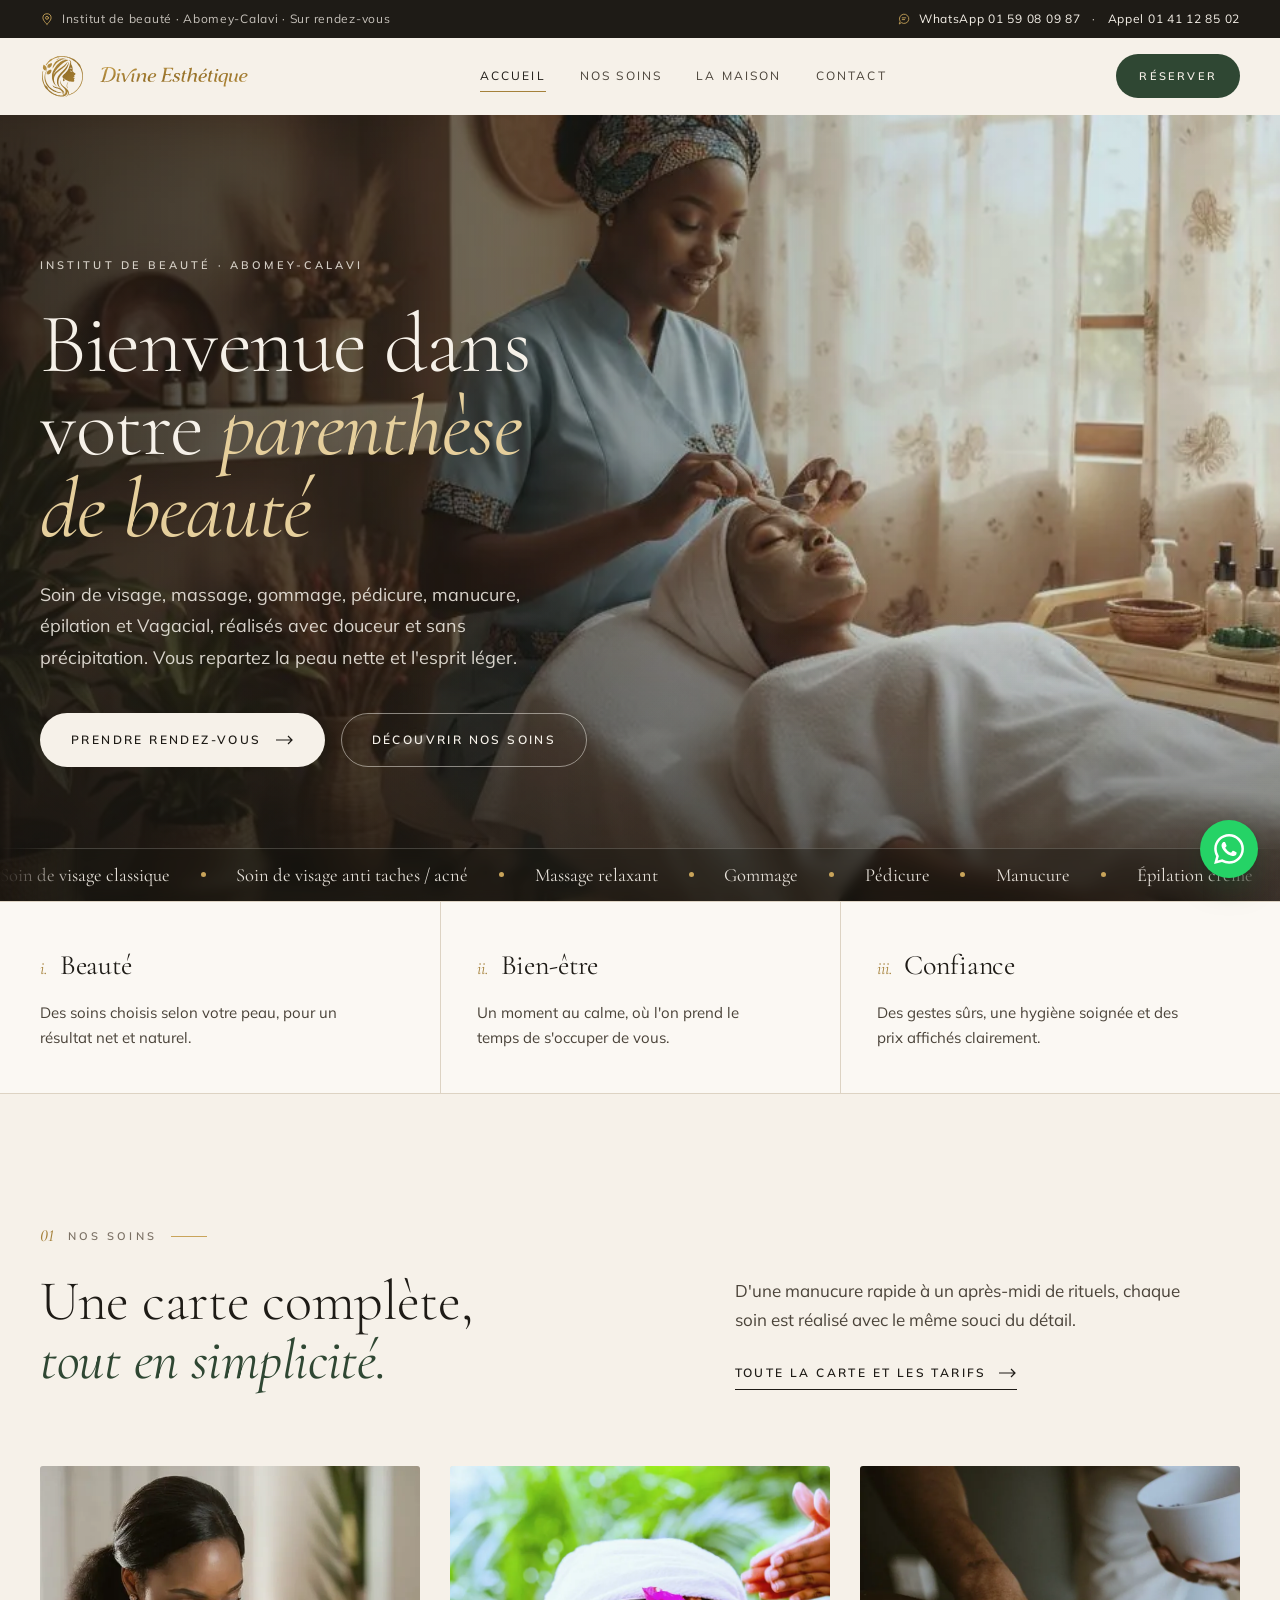
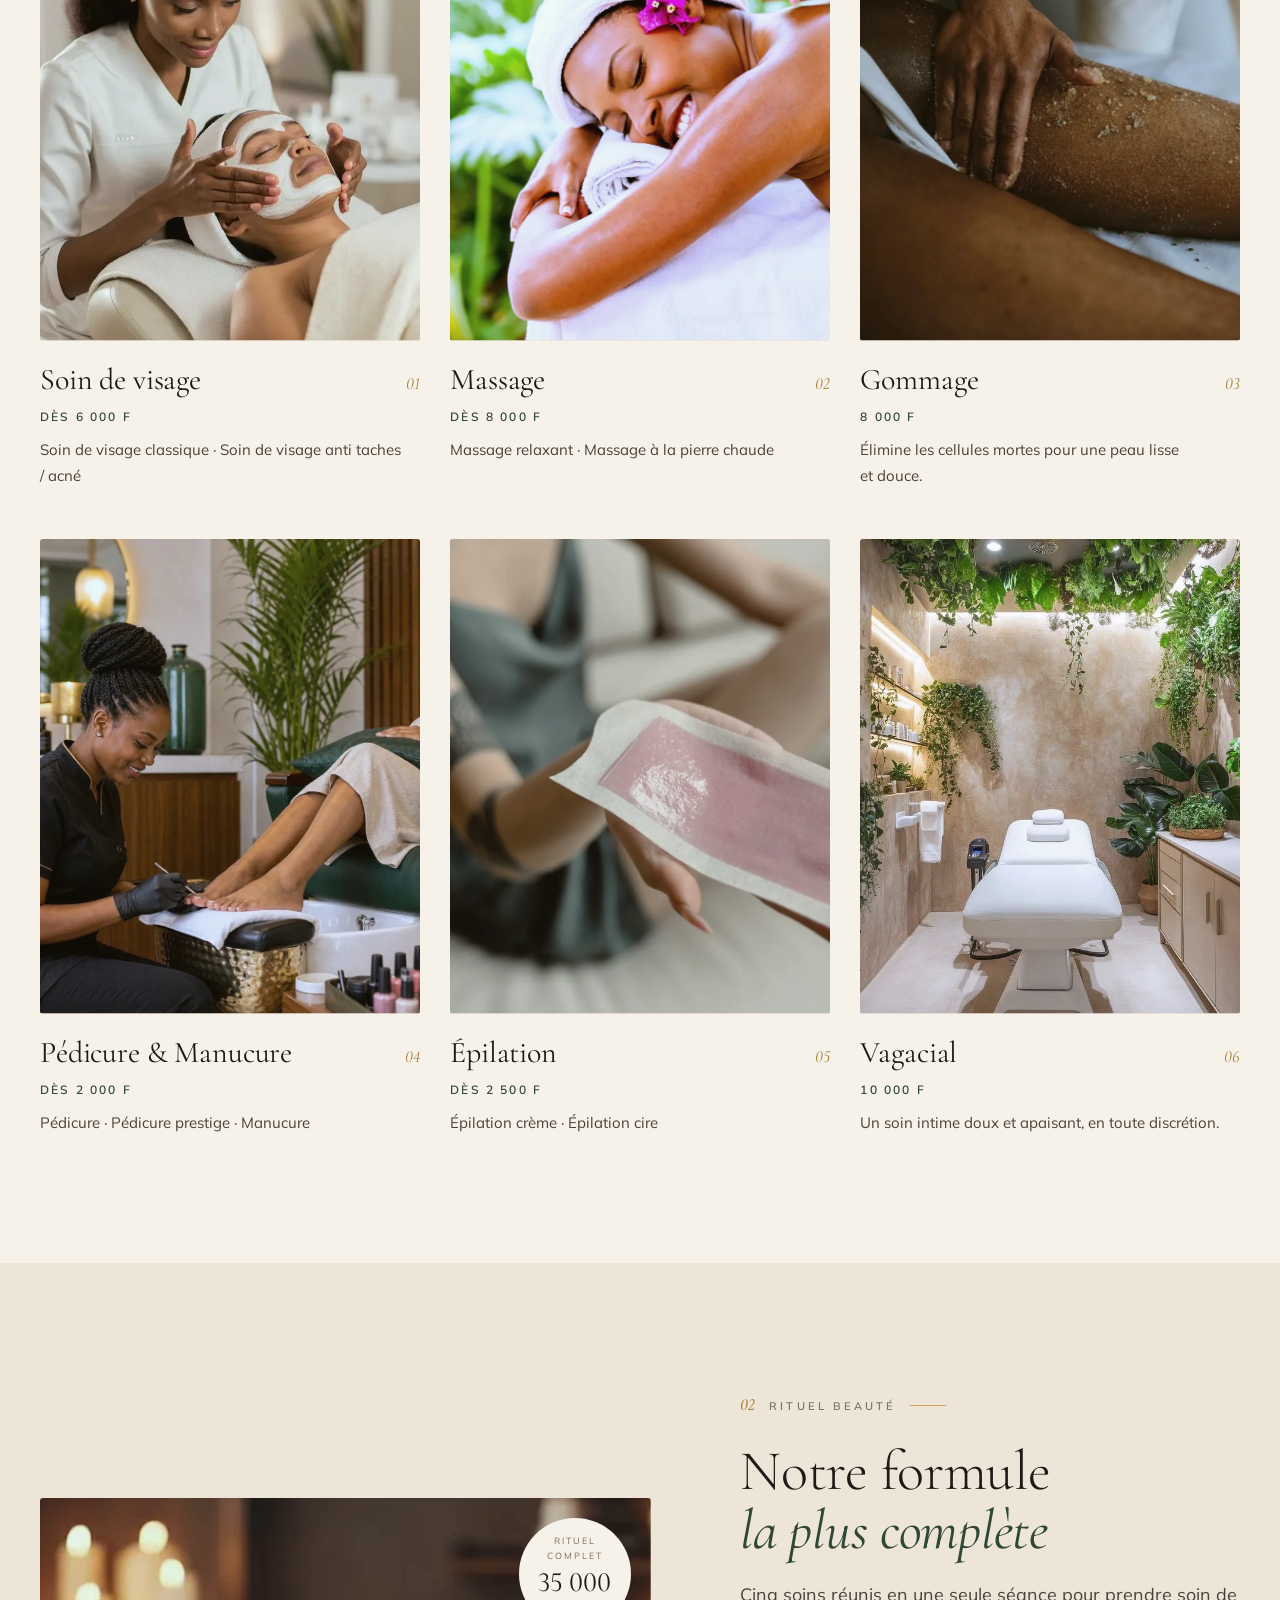
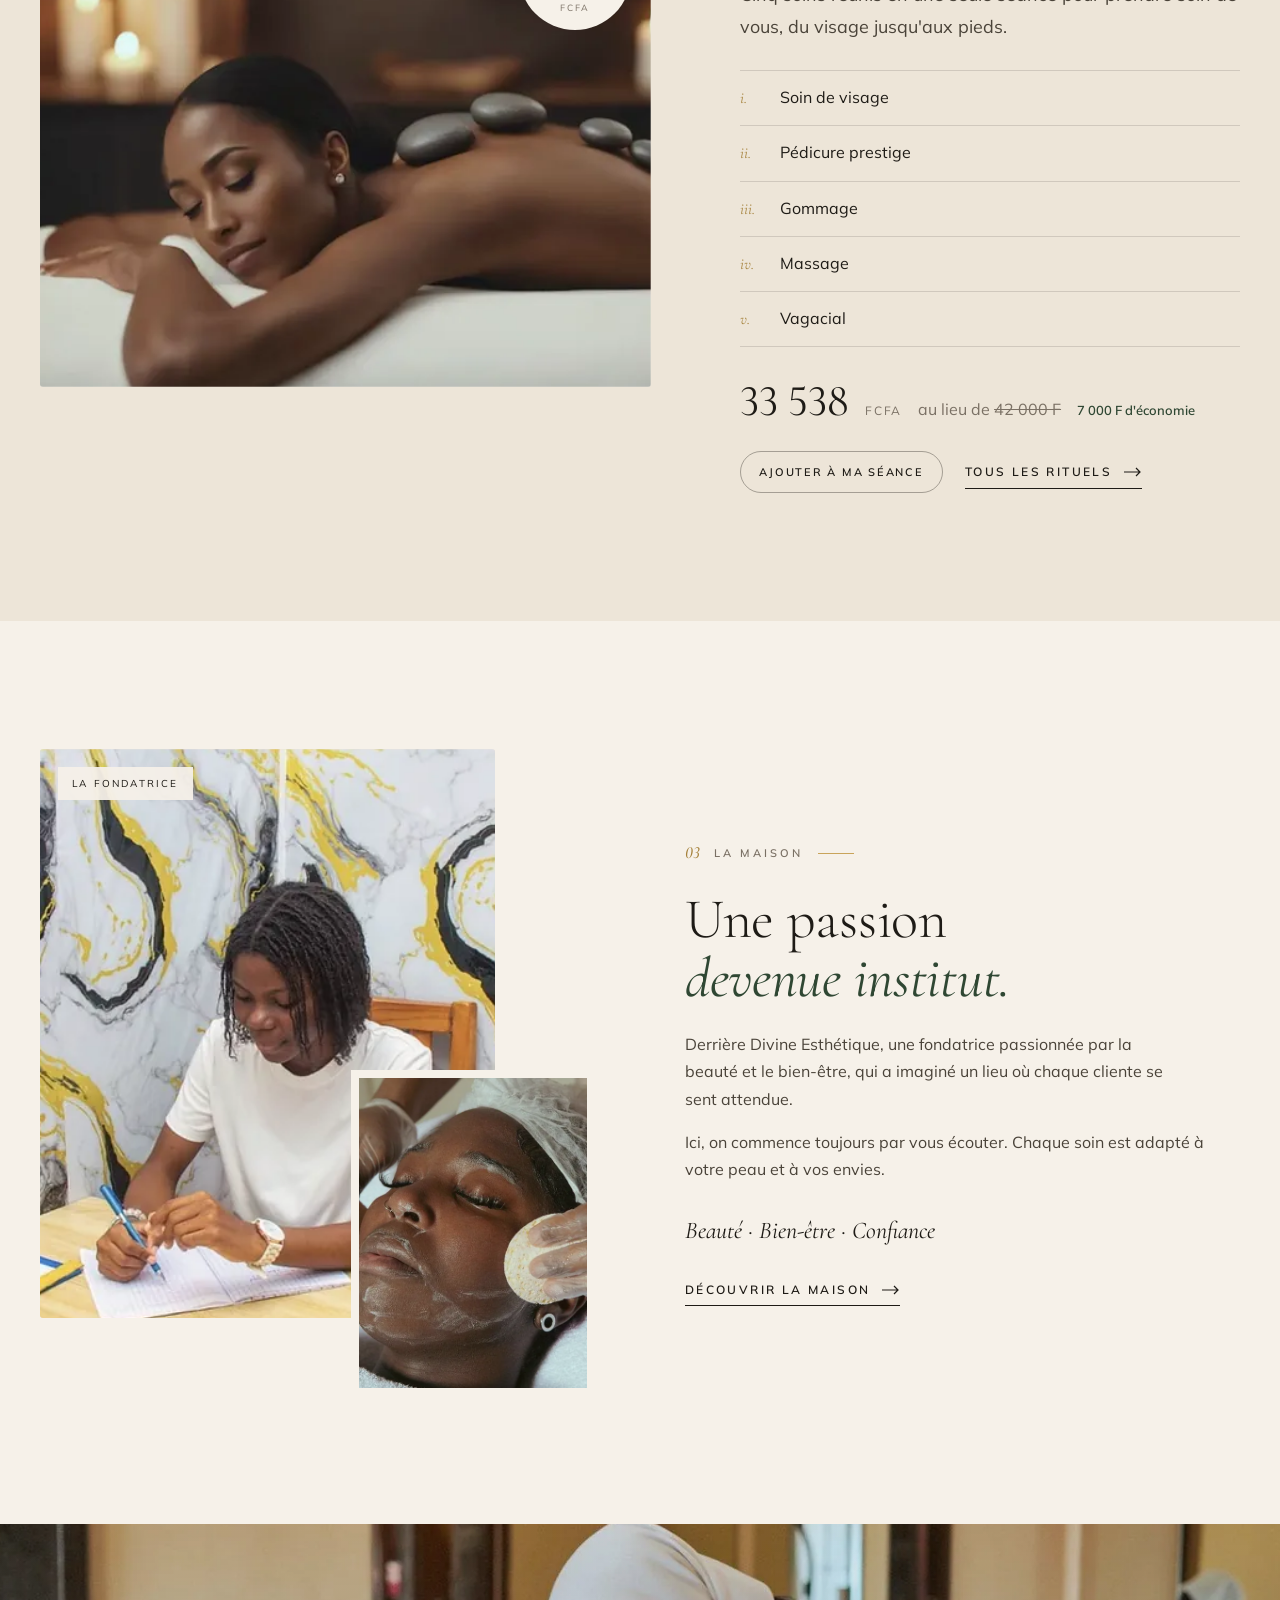
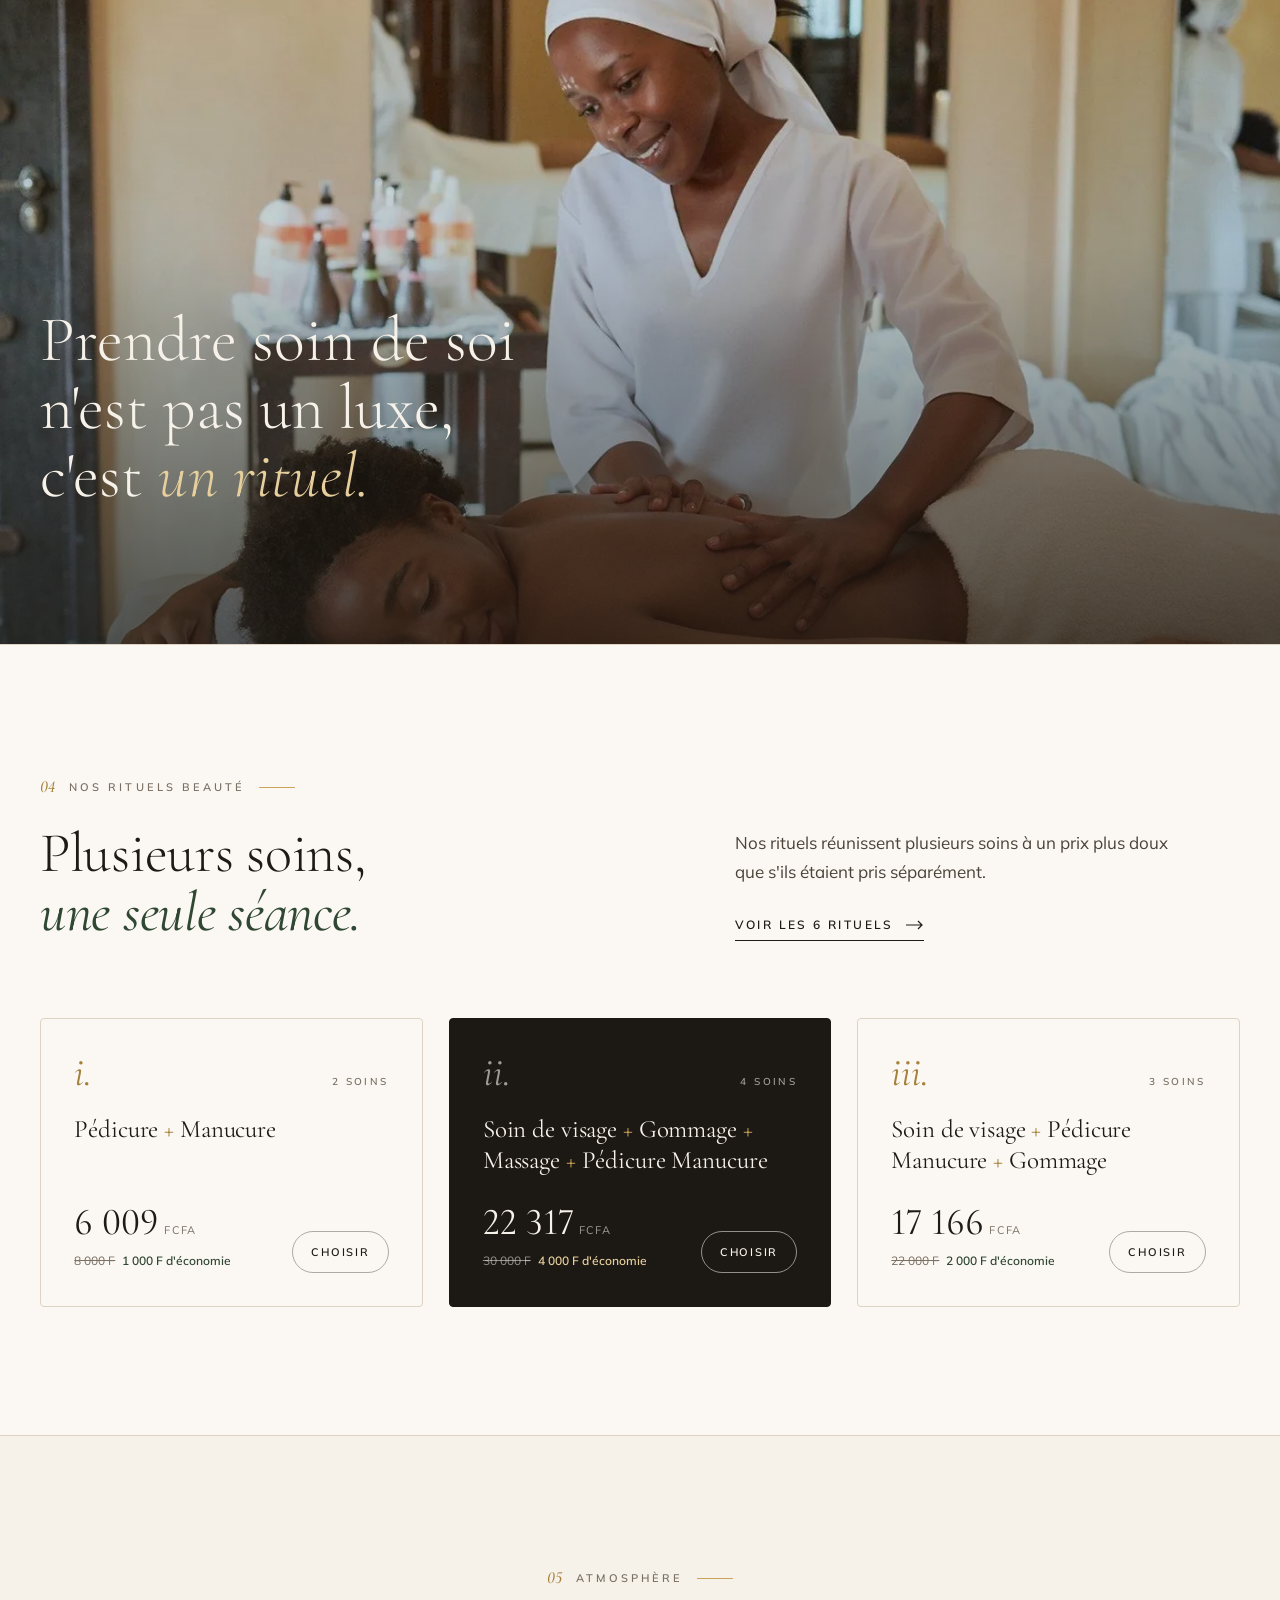
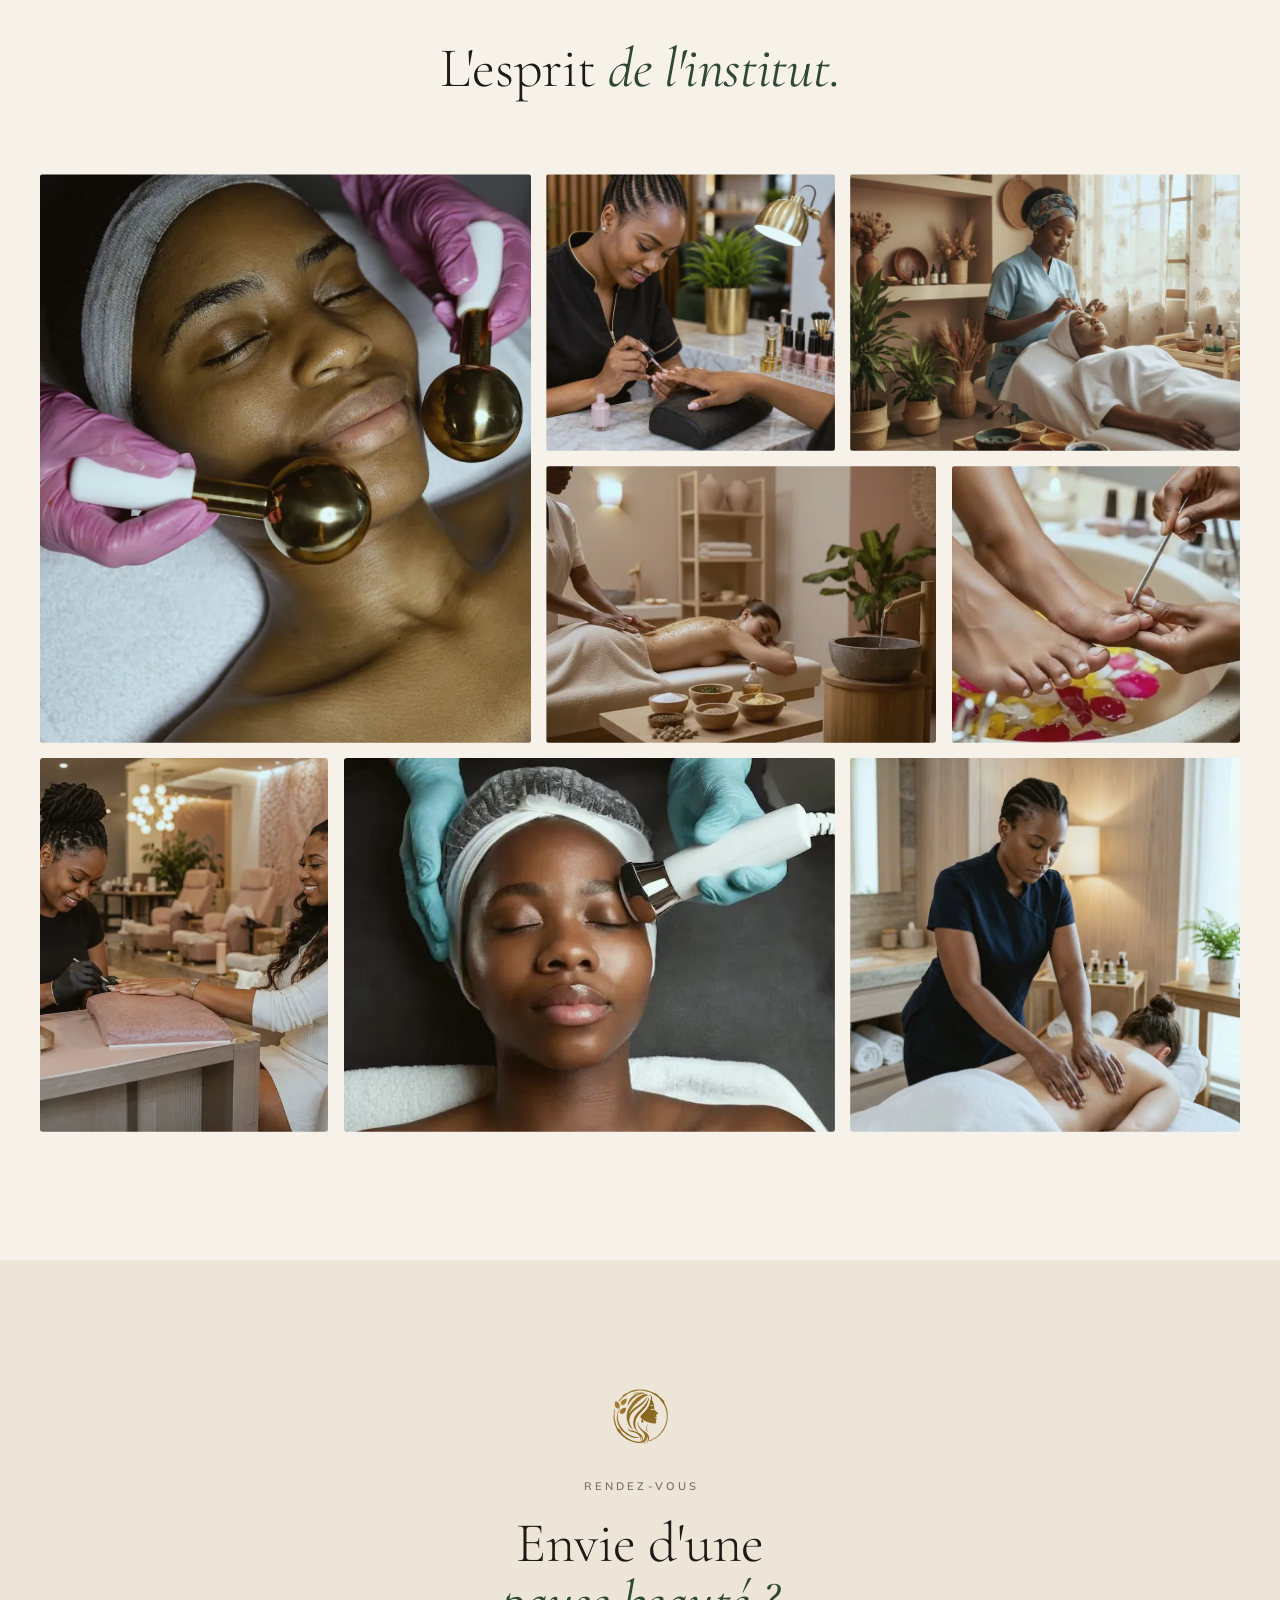
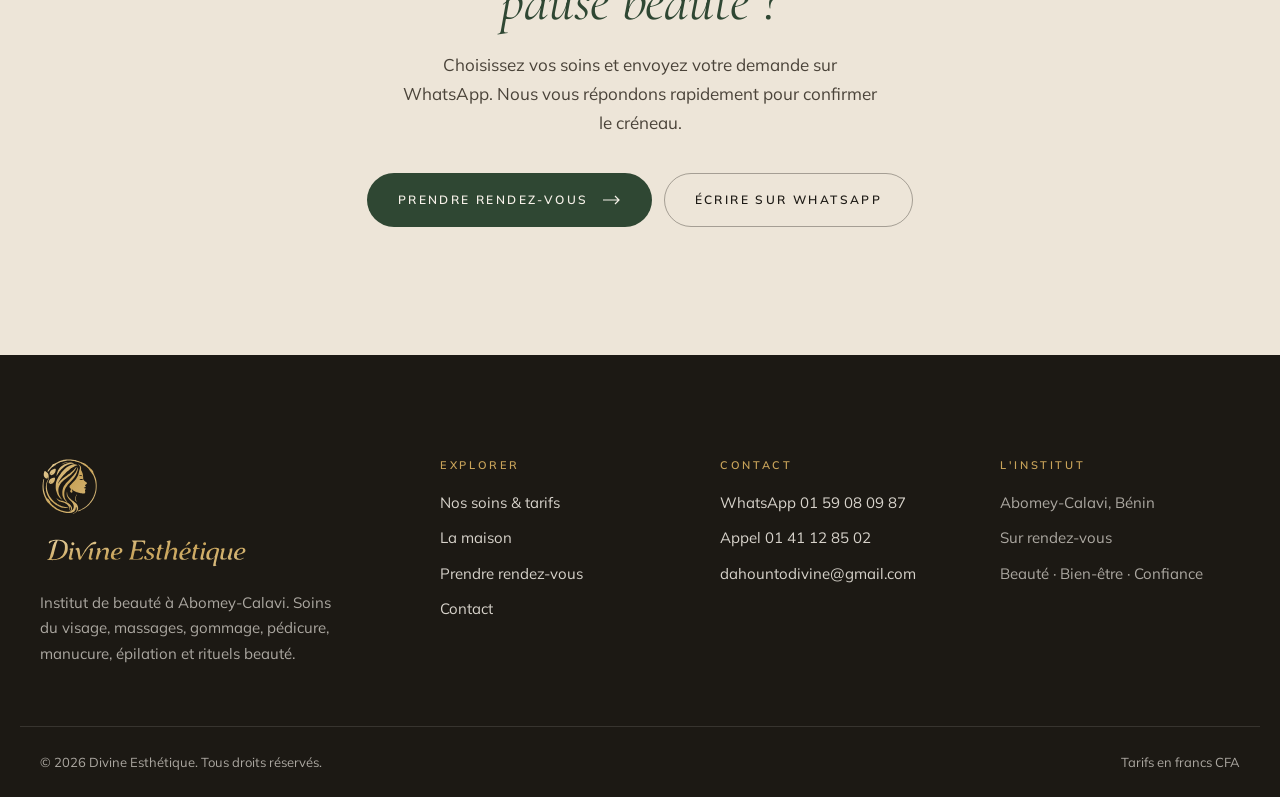
==== commit d13983f4: "Mise à jour : photos de l'institut, noms de la grille, bouton WhatsApp, animations, corrections mobi" ====
--- a/index.html
+++ b/index.html
@@ -4,13 +4,13 @@
 <meta charset="utf-8">
 <meta name="viewport" content="width=device-width, initial-scale=1, viewport-fit=cover">
 <title>Divine Esthétique · Institut de beauté à Abomey-Calavi</title>
-<meta name="description" content="Institut de beauté à Abomey-Calavi : soins du visage, massages, pédicure, manucure, épilation et rituels beauté. Réservation simple sur WhatsApp.">
+<meta name="description" content="Institut de beauté à Abomey-Calavi : soins du visage, massages, gommage, pédicure, manucure, épilation et rituels beauté. Réservation simple sur WhatsApp.">
 <meta name="theme-color" content="#f6f1e9">
 <meta property="og:type" content="website">
 <meta property="og:locale" content="fr_FR">
 <meta property="og:site_name" content="Divine Esthétique">
 <meta property="og:title" content="Divine Esthétique · Institut de beauté à Abomey-Calavi">
-<meta property="og:description" content="Institut de beauté à Abomey-Calavi : soins du visage, massages, pédicure, manucure, épilation et rituels beauté. Réservation simple sur WhatsApp.">
+<meta property="og:description" content="Institut de beauté à Abomey-Calavi : soins du visage, massages, gommage, pédicure, manucure, épilation et rituels beauté. Réservation simple sur WhatsApp.">
 <meta property="og:image" content="images/og-divine-esthetique.jpg">
 <meta name="twitter:card" content="summary_large_image">
 <link rel="icon" href="favicon.svg" type="image/svg+xml">
@@ -19,7 +19,8 @@
 <link rel="preconnect" href="https://fonts.gstatic.com" crossorigin>
 <link rel="stylesheet" href="https://fonts.googleapis.com/css2?family=Cormorant+Garamond:ital,wght@0,300;0,400;0,500;1,300;1,400;1,500&family=Mulish:wght@400;500;600;700&display=swap">
 <link rel="stylesheet" href="style.css">
-<script type="application/ld+json">{"@context": "https://schema.org", "@type": "BeautySalon", "name": "Divine Esthétique", "description": "Institut de beauté à Abomey-Calavi : soins du visage, massages, pédicure, manucure, épilation et rituels beauté.", "image": "images/og-divine-esthetique.jpg", "telephone": "+229 01 41 12 85 02", "email": "dahountodivine@gmail.com", "priceRange": "2 000 – 35 000 FCFA", "currenciesAccepted": "XOF", "address": {"@type": "PostalAddress", "addressLocality": "Abomey-Calavi", "addressCountry": "BJ"}, "slogan": "Beauté · Bien-être · Confiance"}</script>
+<script>(function(d){d.classList.add("js");try{if(matchMedia("(prefers-reduced-motion: reduce)").matches)d.classList.add("rm");else if(!sessionStorage.getItem("de-v")){d.classList.add("first");sessionStorage.setItem("de-v","1")}}catch(e){}})(document.documentElement)</script>
+<script type="application/ld+json">{"@context": "https://schema.org", "@type": "BeautySalon", "name": "Divine Esthétique", "description": "Institut de beauté à Abomey-Calavi : soins du visage, massages, gommage, pédicure, manucure, épilation et rituels beauté.", "image": "images/og-divine-esthetique.jpg", "telephone": "+229 01 41 12 85 02", "email": "dahountodivine@gmail.com", "priceRange": "2 000 – 35 000 FCFA", "currenciesAccepted": "XOF", "address": {"@type": "PostalAddress", "addressLocality": "Abomey-Calavi", "addressCountry": "BJ"}, "slogan": "Beauté · Bien-être · Confiance"}</script>
 </head>
 <body data-page="accueil">
 <svg width="0" height="0" style="position:absolute" aria-hidden="true" focusable="false"><defs>
@@ -29,12 +30,14 @@
 <symbol id="emblem" viewBox="0 0 1060 1040"><path fill-rule="evenodd" d="M590.0,1019.0C590.0,1018.1 596.2,1016.0 599.0,1016.0C599.8,1016.0 602.5,1014.9 605.0,1013.6C607.5,1012.3 610.7,1011.0 612.2,1010.6C614.7,1010.0 622.1,1006.0 628.0,1002.0C629.4,1001.0 632.3,999.3 634.5,998.2C638.4,996.2 653.9,981.5 659.2,974.7C662.4,970.7 667.2,960.3 669.7,952.2C671.9,945.0 671.9,921.5 669.6,911.8C667.9,904.5 660.4,889.7 658.6,890.3C658.0,890.5 657.4,892.4 657.2,894.6C656.4,906.4 652.5,929.2 650.4,934.8C647.7,942.1 637.9,959.4 632.9,966.1C628.8,971.4 622.2,977.5 616.0,981.7C608.8,986.5 585.7,997.8 581.4,998.5C579.3,998.9 574.4,1000.0 570.5,1001.0C557.7,1004.4 545.9,1005.2 514.5,1004.7C493.3,1004.4 481.9,1003.8 475.5,1002.7C470.6,1001.8 462.7,1000.6 458.0,1000.0C449.5,998.9 446.8,998.2 422.6,991.6C415.6,989.6 408.8,988.0 407.5,988.0C406.2,988.0 402.8,986.9 399.8,985.5C396.9,984.1 393.7,983.0 392.8,983.0C391.9,983.0 384.8,980.5 377.1,977.5C369.4,974.5 362.5,972.0 361.8,972.0C361.1,972.0 358.4,970.9 355.8,969.5C353.2,968.1 350.5,967.0 349.7,967.0C349.0,967.0 346.2,965.6 343.5,963.9C340.9,962.2 327.2,955.0 313.2,947.8C299.2,940.6 284.3,932.6 280.1,929.9C275.9,927.2 270.3,923.8 267.7,922.2C265.0,920.7 258.7,916.3 253.7,912.5C248.6,908.6 241.8,903.6 238.5,901.3C235.2,899.0 230.9,895.5 229.0,893.5C227.1,891.5 223.9,889.0 222.0,888.0C220.1,887.0 216.5,884.1 214.0,881.5C211.5,879.0 207.5,875.3 205.0,873.4C197.1,867.2 189.1,859.8 178.7,849.0C173.1,843.2 161.5,831.5 152.9,822.9C144.2,814.3 136.0,805.3 134.5,802.9C132.9,800.5 130.3,796.9 128.6,794.9C121.0,786.0 119.0,782.9 116.0,775.5C114.2,771.1 110.7,764.6 108.3,760.9C106.0,757.3 104.0,753.7 104.0,752.9C104.0,752.1 101.9,746.5 99.4,740.5C96.9,734.4 94.2,727.7 93.4,725.5C92.6,723.3 91.5,720.6 90.8,719.5C87.2,713.2 73.9,680.9 68.5,665.3C53.4,621.2 47.1,583.0 46.7,531.5C46.5,505.4 46.8,499.4 50.1,464.0C52.3,440.7 53.9,429.7 57.0,418.0C58.1,413.9 59.9,405.9 61.1,400.3C63.9,387.2 65.9,383.8 70.3,384.2C72.7,384.4 73.8,385.2 74.9,387.4C76.1,390.1 76.0,392.1 73.2,406.9C67.2,439.5 65.6,453.7 65.2,480.2C64.7,511.6 66.3,547.9 69.0,563.5C70.1,570.1 71.0,577.2 71.0,579.3C71.0,581.4 71.7,585.9 72.5,589.3C73.3,592.7 74.9,599.5 76.1,604.5C77.3,609.5 79.1,617.1 80.1,621.5C81.1,625.9 82.9,632.4 84.0,636.0C85.2,639.6 89.1,651.7 92.7,663.0C99.2,683.6 112.6,714.5 115.8,716.4C116.6,716.8 117.8,718.0 118.6,718.9C119.4,719.8 121.8,722.6 124.0,725.1C126.2,727.6 128.0,730.3 128.0,730.9C128.0,733.3 140.2,745.0 142.6,745.0C143.8,745.0 146.1,746.1 147.7,747.4C149.2,748.7 151.6,750.1 152.9,750.5C154.5,751.0 156.1,753.1 158.0,757.4C159.5,760.7 161.7,764.3 162.9,765.4C164.0,766.4 165.4,768.7 166.0,770.5C166.7,772.6 168.1,774.2 169.8,774.9C171.3,775.5 174.1,778.1 176.0,780.6C177.9,783.1 180.5,786.4 181.8,788.0C184.9,791.9 186.1,796.3 185.4,801.4C184.9,804.9 185.3,806.2 187.9,810.0C189.6,812.5 191.0,815.0 191.0,815.6C191.0,816.2 192.1,817.6 193.5,818.8C194.9,820.0 196.0,821.8 196.0,822.7C196.0,823.6 199.3,827.7 203.2,831.6C207.2,835.6 211.7,840.1 213.1,841.7C214.5,843.2 218.7,847.6 222.6,851.3C226.4,855.1 230.2,858.8 231.0,859.6C238.8,867.4 256.2,881.6 263.9,886.5C266.5,888.1 269.9,890.5 271.6,891.8C273.2,893.1 278.7,896.9 283.9,900.3C302.0,912.3 303.7,913.5 307.4,916.7C309.4,918.5 315.4,922.1 320.8,924.7C326.1,927.2 336.3,932.5 343.3,936.3C350.3,940.1 358.7,944.1 361.8,945.0C364.9,946.0 372.8,949.1 379.2,951.9C385.7,954.7 391.5,957.0 392.1,957.0C392.7,957.0 395.8,958.1 398.9,959.4C404.7,961.9 427.4,969.0 439.5,972.0C443.4,973.0 453.9,975.0 463.0,976.4C472.1,977.9 482.0,979.6 485.0,980.3C492.1,981.9 523.7,981.8 526.6,980.2C527.7,979.6 532.9,978.2 538.1,977.1C549.6,974.6 560.1,971.7 561.8,970.7C563.7,969.5 563.2,967.0 561.1,967.0C560.0,967.0 558.0,966.6 556.6,966.0L554.0,965.0L557.5,960.4C562.0,954.5 565.0,948.7 565.0,945.8C565.1,944.5 565.7,942.4 566.5,941.0C570.5,934.0 567.1,915.1 558.9,899.1C553.8,889.0 540.6,877.3 544.8,886.5C547.0,891.3 549.1,903.5 549.6,915.0C550.2,926.2 550.1,926.8 546.6,938.5C544.5,945.1 542.2,951.5 541.4,952.8C539.5,955.7 537.4,955.1 537.7,951.9C537.8,950.6 538.4,944.1 539.0,937.5C540.5,920.8 537.9,906.4 531.5,896.8C530.1,894.7 529.0,892.3 529.0,891.5C529.0,889.2 525.4,882.5 522.1,878.7C520.5,876.9 516.3,871.5 512.8,866.8C499.4,848.6 470.4,827.4 451.3,821.7C448.4,820.8 444.1,819.0 441.7,817.6C439.3,816.2 436.6,815.0 435.7,815.0C434.8,815.0 430.1,813.7 425.3,812.0C420.4,810.4 412.9,808.4 408.5,807.5C397.2,805.4 389.1,803.4 376.5,799.5C370.4,797.6 364.1,795.8 362.3,795.5C360.6,795.1 358.6,794.2 357.9,793.4C357.3,792.6 353.3,790.2 349.1,788.0C327.8,776.9 307.0,753.4 302.6,735.8C301.6,731.3 304.3,732.3 310.8,738.8C318.3,746.2 332.3,756.0 342.0,760.7C356.6,767.7 361.9,770.0 363.0,770.0C363.7,770.0 368.6,771.8 373.9,773.9C379.2,776.0 386.2,778.1 389.5,778.5C392.8,778.9 399.6,780.2 404.5,781.5C409.4,782.8 416.2,784.3 419.5,785.0C425.8,786.2 435.1,788.9 443.5,792.0C446.2,793.0 454.1,795.7 461.0,797.9C477.3,803.2 488.7,808.0 497.0,813.0C500.6,815.2 504.3,817.0 505.2,817.0C506.1,817.0 508.1,818.0 509.7,819.3C511.2,820.6 513.8,822.4 515.4,823.4C517.1,824.5 522.8,829.1 528.3,833.7C533.7,838.3 539.9,843.2 541.9,844.5C549.4,849.4 563.6,865.1 568.8,874.5C571.6,879.5 574.8,884.8 576.0,886.3C581.4,893.2 585.6,913.4 584.6,928.0C584.1,936.4 583.5,938.5 580.0,945.5C577.9,949.9 574.1,955.8 571.6,958.7C564.9,966.2 565.5,967.8 573.3,963.9C580.4,960.3 591.2,951.6 596.8,944.9C605.3,934.7 609.7,926.3 613.6,912.8C616.8,901.5 617.1,899.4 617.1,887.5C617.1,867.4 614.4,856.1 606.1,841.0C594.5,819.9 590.8,815.2 567.4,791.1C525.8,748.3 510.1,728.2 496.0,699.5C490.9,689.3 487.3,665.8 488.3,649.2C488.7,640.9 491.6,616.2 492.6,611.0C493.8,605.6 494.9,612.0 495.9,629.6C496.9,647.3 499.0,660.4 503.0,673.5C506.1,683.4 513.0,697.1 517.5,701.9C519.8,704.4 522.8,708.6 524.3,711.1C527.6,716.9 540.8,731.3 551.9,741.1C556.5,745.2 563.7,751.6 568.0,755.5C578.8,765.2 582.1,767.9 601.5,782.4C610.9,789.5 619.9,796.5 621.5,798.0C623.1,799.6 626.4,802.1 628.7,803.7C634.6,807.6 650.6,821.9 660.6,832.1C684.0,855.9 698.6,888.6 697.9,915.5C697.7,925.1 695.2,938.6 692.9,942.9C691.9,944.9 691.0,947.2 691.0,948.0C691.0,948.8 689.6,951.5 688.0,954.0C686.3,956.5 684.0,960.5 682.9,962.9C680.1,969.2 660.7,988.3 649.7,995.6C640.4,1001.8 631.8,1006.8 626.0,1009.5C624.1,1010.3 619.9,1012.4 616.7,1014.1C613.5,1015.8 608.5,1017.8 605.7,1018.6C599.7,1020.2 590.0,1020.5 590.0,1019.0Z M692.0,972.0C685.8,965.8 691.9,961.4 721.0,950.6C726.2,948.7 732.3,946.4 734.5,945.5C736.7,944.6 739.8,943.3 741.5,942.7C746.8,940.6 769.4,928.7 772.5,926.4C774.1,925.2 777.3,923.5 779.5,922.6C781.7,921.6 784.4,920.0 785.5,919.0C786.6,918.0 789.1,916.4 791.1,915.6C793.1,914.8 798.5,911.3 803.3,907.8C808.0,904.3 814.1,899.9 817.0,898.0C830.2,889.0 844.3,878.0 853.0,870.0C858.2,865.2 863.2,860.9 864.1,860.4C866.6,859.0 897.8,828.4 903.5,821.7C918.7,803.9 942.9,770.9 945.7,764.2C946.5,762.2 948.2,759.4 949.5,758.0C950.8,756.6 956.5,746.4 962.2,735.3C967.9,724.1 973.7,712.6 975.2,709.8C976.7,706.9 978.4,702.7 979.1,700.5C979.7,698.3 981.7,693.1 983.5,689.0C985.3,684.9 987.7,679.2 988.8,676.5C990.0,673.8 992.3,668.3 993.9,664.4C995.6,660.4 998.3,651.9 1000.0,645.4C1001.7,638.8 1003.7,632.1 1004.4,630.5C1005.2,628.9 1006.1,625.2 1006.5,622.5C1006.9,619.8 1008.2,613.2 1009.5,608.0C1011.8,598.6 1012.2,596.2 1016.1,568.0C1020.1,540.1 1019.6,473.0 1015.4,460.2C1014.6,457.9 1014.0,454.0 1014.0,451.6C1014.0,443.6 1009.2,419.6 1004.2,402.5C1001.4,393.1 998.3,381.6 997.1,376.9C996.0,372.1 993.2,363.8 990.9,358.4C988.6,352.9 985.7,345.4 984.4,341.5C981.0,331.7 979.1,327.4 974.8,320.3C972.8,316.9 969.7,311.5 968.0,308.3C962.4,298.0 959.4,293.1 956.9,290.3C955.5,288.7 950.9,282.2 946.6,275.8C942.3,269.3 938.5,264.0 938.1,264.0C937.7,264.0 935.7,261.6 933.5,258.7C931.4,255.9 928.5,252.3 927.1,250.9C919.1,242.7 917.2,240.2 916.5,237.3C916.1,235.4 913.1,231.0 908.9,226.3C905.1,222.0 900.7,216.2 899.0,213.4C895.3,207.1 878.4,186.0 875.6,184.1C874.4,183.3 871.2,180.5 868.5,177.8C861.3,170.9 845.6,157.4 842.3,155.4C840.8,154.4 837.0,151.7 834.0,149.4C828.1,144.9 811.8,134.9 803.2,130.6C800.3,129.1 796.9,126.8 795.7,125.4C793.0,122.3 785.3,117.8 777.9,115.0C774.7,113.9 770.2,111.2 767.7,109.0C765.2,106.8 761.1,104.1 758.6,103.0C756.0,101.9 750.5,99.0 746.3,96.4C738.2,91.5 735.5,90.2 718.5,83.3C712.5,80.8 705.2,77.9 702.5,76.8C699.8,75.6 693.9,73.7 689.5,72.5C685.1,71.2 677.6,68.8 672.8,67.1C668.0,65.4 657.9,62.6 650.3,61.0C642.7,59.4 632.5,57.2 627.5,56.1C615.7,53.6 595.3,50.5 573.5,48.1C550.1,45.4 500.8,46.2 485.5,49.5C481.6,50.3 471.5,51.9 463.0,53.1C442.7,55.8 430.9,58.2 417.5,62.5C411.4,64.4 405.4,66.0 404.0,66.0C402.6,66.0 400.6,66.6 399.5,67.4C398.4,68.1 394.8,69.3 391.5,70.0C388.2,70.7 382.6,72.5 379.0,74.0C375.4,75.6 371.1,77.2 369.5,77.6C367.9,78.0 364.0,79.5 361.0,81.0C358.0,82.5 352.8,84.8 349.6,86.1C339.4,90.2 307.7,106.2 302.5,109.9C299.8,111.8 295.9,114.8 294.0,116.5C292.1,118.2 289.1,120.1 287.3,120.9C285.5,121.6 283.7,123.4 283.0,125.1C281.6,128.4 272.5,137.0 270.4,137.0C269.7,137.0 266.1,139.2 262.5,142.0C252.4,149.6 245.1,154.4 238.4,157.8C235.0,159.5 230.1,162.3 227.5,164.1C222.0,167.8 201.3,187.1 197.0,192.5C195.3,194.6 193.0,197.3 191.8,198.5C190.5,199.8 187.7,203.0 185.5,205.6C183.3,208.2 179.8,212.3 177.6,214.7C175.5,217.1 172.6,220.8 171.1,222.9C166.1,230.4 151.8,247.1 149.5,248.2C144.2,250.6 138.0,246.3 138.0,240.3C138.0,236.4 142.9,227.8 150.1,219.0C152.1,216.5 156.3,211.1 159.3,207.0C167.9,195.4 176.2,185.0 180.0,181.1C181.9,179.1 185.6,174.9 188.2,171.6C193.4,165.2 199.2,158.6 208.9,148.0C212.4,144.2 216.7,139.1 218.4,136.7C228.4,122.6 232.3,118.0 236.8,115.4C239.4,114.0 242.4,111.9 243.5,110.9C244.6,110.0 248.2,108.2 251.5,106.9C254.8,105.7 257.9,104.4 258.5,104.0C259.1,103.6 261.8,102.7 264.7,102.1C269.5,101.1 293.4,89.9 299.0,85.9C301.3,84.3 308.7,80.4 337.9,65.4C343.6,62.4 349.4,60.0 350.8,60.0C352.1,60.0 354.7,59.1 356.5,58.0C360.3,55.6 397.4,43.2 404.0,42.0C409.5,41.0 436.4,34.4 440.5,33.0C442.1,32.4 450.7,31.0 459.5,29.8C473.9,27.9 480.1,27.6 520.5,27.7C560.7,27.7 567.3,27.9 582.5,29.9C591.9,31.0 601.8,32.3 604.5,32.5C607.2,32.8 612.2,33.5 615.5,34.0C618.8,34.5 628.0,35.8 636.0,37.0C644.0,38.2 653.4,40.0 657.0,41.0C660.6,42.1 670.7,45.0 679.5,47.5C688.3,50.1 697.1,52.7 699.0,53.4C700.9,54.2 706.1,55.7 710.5,56.9C714.9,58.2 721.2,60.3 724.5,61.7C733.8,65.6 752.6,72.8 762.0,76.2C766.7,77.9 771.6,80.0 773.0,80.9C775.8,82.8 778.1,83.9 789.8,88.6C794.4,90.5 799.2,92.0 800.4,92.0C801.7,92.0 803.2,92.6 803.8,93.3C805.4,95.2 815.9,99.8 820.1,100.5C822.9,100.9 824.4,101.9 826.4,105.0C828.3,107.8 829.7,109.0 831.5,109.0C833.2,109.0 835.7,111.0 840.2,116.0C845.0,121.4 847.4,123.3 850.5,124.1C854.5,125.2 858.0,127.5 858.0,129.2C858.0,131.1 866.3,139.9 869.2,141.1C870.9,141.8 873.0,143.5 873.9,145.0C876.8,149.8 882.5,155.5 887.1,158.2C889.8,159.8 892.8,162.8 894.6,165.5C897.5,170.2 904.0,174.6 906.5,173.6C907.2,173.4 908.7,175.0 910.1,177.8C911.4,180.4 913.6,183.0 914.9,183.6C916.2,184.3 919.3,186.8 921.9,189.2C924.4,191.7 928.3,195.0 930.5,196.6C935.1,199.9 956.0,220.9 956.0,222.1C956.0,222.6 958.5,225.7 961.5,229.0C968.7,236.9 974.5,248.6 973.6,253.8C972.9,258.2 974.6,264.9 977.0,267.0C977.9,267.9 978.9,270.8 979.3,273.8C979.7,277.2 982.1,283.5 986.5,292.5C990.1,300.0 993.0,306.8 993.0,307.8C993.0,308.8 994.5,312.1 996.3,315.1C1001.0,323.0 1004.4,330.3 1007.8,340.5C1009.5,345.4 1012.2,352.5 1013.9,356.2C1019.3,368.2 1027.8,401.9 1030.0,419.5C1030.6,424.5 1031.3,429.2 1031.5,430.0C1032.2,432.3 1034.0,455.4 1035.0,473.5C1036.9,511.0 1036.2,538.6 1032.0,580.5C1030.5,596.4 1026.4,617.3 1022.0,632.0C1020.9,635.6 1019.3,641.6 1018.4,645.5C1016.3,654.7 1011.4,670.5 1008.9,675.6C1007.9,677.8 1007.0,680.4 1007.0,681.3C1007.0,682.2 1003.8,690.5 999.9,699.7C996.0,709.0 991.7,719.3 990.4,722.7C989.1,726.2 986.9,730.7 985.6,732.9C984.2,735.0 982.4,738.4 981.6,740.4C980.8,742.4 978.6,746.4 976.7,749.3C974.8,752.1 971.6,757.4 969.6,761.0C967.6,764.6 963.0,771.5 959.5,776.5C956.0,781.5 950.3,789.5 946.8,794.4C937.4,807.8 918.1,830.7 905.8,843.1C902.1,846.9 898.3,851.1 897.4,852.5C893.8,858.0 854.5,892.0 842.7,900.0C839.8,901.9 833.8,906.2 829.5,909.6C825.1,913.0 819.5,916.7 817.0,918.0C814.5,919.2 810.9,921.5 809.0,922.9C807.1,924.4 803.2,926.9 800.5,928.5C797.8,930.0 794.6,932.0 793.5,933.0C789.8,936.2 756.6,952.1 742.2,957.5C738.8,958.9 732.2,961.7 727.7,964.0C723.0,966.3 714.4,969.3 707.3,971.0C692.9,974.6 694.5,974.5 692.0,972.0Z M430.0,910.0C419.3,908.2 409.8,906.3 394.0,902.6C390.4,901.8 383.2,899.5 378.0,897.7C372.8,895.8 366.9,894.0 364.9,893.6C362.8,893.2 359.5,891.8 357.4,890.3C355.2,888.9 351.7,887.3 349.5,886.8C347.4,886.3 343.1,884.4 340.0,882.6C334.6,879.3 312.6,868.0 311.7,868.0C311.2,868.0 305.3,864.1 281.0,848.1C278.0,846.1 273.7,843.0 271.6,841.3C269.4,839.5 267.1,838.0 266.4,838.0C265.0,838.0 255.7,830.6 245.5,821.2C241.7,817.7 235.2,811.8 231.2,808.2C220.0,798.0 191.2,769.1 188.2,765.1C186.7,763.1 183.4,758.9 180.8,755.7C178.1,752.5 176.0,749.5 176.0,749.0C176.0,748.6 173.8,745.8 171.2,742.8C165.5,736.5 156.6,723.0 154.6,717.4C153.8,715.3 148.7,704.3 143.3,693.0C137.8,681.7 132.8,670.7 132.1,668.5C131.4,666.3 128.8,659.3 126.4,653.0C124.0,646.7 121.7,639.9 121.4,638.0C121.0,636.1 120.0,633.1 119.0,631.5C118.0,629.9 117.0,626.5 116.6,624.0C116.2,621.5 115.0,616.6 114.0,613.0C111.7,605.4 110.0,592.5 107.1,561.5C105.7,547.4 107.1,513.3 109.4,504.1C110.2,501.0 111.3,494.0 112.0,488.5C112.6,483.0 113.7,476.0 114.5,473.0C115.2,470.0 116.1,465.2 116.5,462.5C116.9,459.8 117.7,456.6 118.3,455.5C118.9,454.4 120.6,449.4 122.1,444.5C126.0,431.4 130.5,420.3 134.2,414.6C135.9,411.8 139.4,405.7 142.0,401.0C144.6,396.3 148.1,390.2 149.8,387.5C151.6,384.8 153.8,381.1 154.8,379.5C155.7,377.9 158.7,374.2 161.4,371.5C165.5,367.4 166.5,366.8 166.8,368.3C167.2,370.0 160.3,385.9 157.0,391.0C152.4,397.9 140.5,423.2 139.5,427.9C139.1,429.7 137.8,433.5 136.5,436.4C135.3,439.2 134.0,443.5 133.6,446.0C133.2,448.5 132.1,453.2 131.0,456.5C126.3,471.2 124.5,486.9 124.6,513.5C124.6,533.9 124.9,539.5 126.3,544.2C127.2,547.3 128.0,552.0 128.0,554.8C128.0,559.7 131.9,583.4 134.1,592.0C134.8,594.5 137.3,603.0 139.7,610.8C142.0,618.7 144.0,625.7 144.0,626.3C144.0,628.7 158.9,664.4 163.5,673.1C164.9,675.7 166.0,678.5 166.0,679.4C166.0,681.3 174.8,696.2 179.7,702.6C181.5,705.0 184.0,709.1 185.4,711.7C186.7,714.3 190.1,719.2 192.9,722.5C195.7,725.7 198.0,728.7 198.0,729.0C198.0,730.5 226.3,765.0 232.9,771.5C234.5,773.1 240.0,778.7 245.1,783.8C250.2,788.9 259.5,796.9 265.9,801.7C272.3,806.5 278.8,811.5 280.3,812.9C281.9,814.3 288.0,818.9 293.9,823.0C299.9,827.1 306.5,831.8 308.6,833.3C312.9,836.5 326.8,844.3 343.5,853.0C349.6,856.2 355.9,859.5 357.5,860.4C359.1,861.3 365.7,864.3 372.0,867.0C378.3,869.8 385.8,873.2 388.5,874.5C402.8,881.4 433.1,889.4 460.0,893.2C474.9,895.3 503.4,896.1 517.2,894.9C520.8,894.6 524.4,894.6 525.0,895.0C525.7,895.4 521.4,898.1 514.5,901.5C499.1,909.0 488.5,911.0 461.0,911.6C445.2,911.9 439.3,911.6 430.0,910.0Z M494.3,804.7C487.7,802.0 484.6,799.4 465.5,780.6C456.0,771.2 448.4,762.8 445.6,758.5C443.1,754.6 439.5,749.4 437.7,746.8C435.8,744.2 433.2,739.6 432.0,736.5C430.7,733.3 427.7,727.3 425.3,723.1C422.9,718.9 420.7,714.4 420.4,713.0C420.2,711.6 418.4,705.5 416.4,699.4C411.7,684.4 410.4,676.3 409.0,650.5C407.0,614.9 410.7,579.9 418.4,560.6C419.8,557.0 421.0,553.5 421.0,552.6C421.0,547.7 439.8,508.1 444.6,502.8C445.8,501.5 447.5,498.9 448.5,497.0C449.4,495.1 455.5,486.5 461.8,478.0C475.8,459.4 502.9,430.0 541.6,391.5C557.1,376.1 572.4,360.4 575.6,356.5C578.7,352.6 584.1,346.5 587.4,342.9C603.2,325.7 617.1,309.1 622.9,300.7C624.7,298.1 627.6,294.5 629.3,292.7C634.6,287.3 639.5,280.9 643.7,273.5C646.0,269.6 649.1,264.7 650.7,262.5C652.3,260.3 655.5,254.4 657.9,249.5C660.2,244.6 665.1,234.7 668.7,227.5C672.3,220.3 676.0,212.2 677.0,209.5C678.0,206.8 680.2,200.7 681.8,196.0C683.5,191.3 685.6,185.0 686.4,181.9C687.3,178.8 688.9,175.2 689.9,173.9L691.9,171.5L693.5,175.4C695.4,179.8 694.9,195.1 692.5,205.0C691.8,208.0 690.9,212.5 690.6,215.0C690.2,217.4 688.8,223.3 687.6,228.0C686.3,232.7 684.5,239.2 683.7,242.5C682.3,248.0 676.6,264.0 669.2,283.1C666.0,291.5 655.1,312.7 651.5,317.5C650.3,319.1 647.9,323.2 646.1,326.5C642.4,333.6 637.1,341.8 631.4,349.2C629.2,352.1 626.7,355.6 626.0,357.0C623.3,362.4 612.0,376.1 601.0,387.5C598.4,390.2 594.8,394.5 593.1,397.0C591.3,399.5 587.7,403.8 584.9,406.5C582.1,409.2 572.8,418.9 564.2,428.0C555.6,437.1 544.0,449.1 538.5,454.7C533.0,460.4 526.2,467.6 523.3,470.8C520.4,473.9 515.7,479.2 512.7,482.5C509.7,485.8 504.6,492.1 501.4,496.4C498.2,500.7 493.9,506.4 492.0,508.9C486.7,515.8 480.7,525.5 475.5,535.5C472.9,540.5 469.5,546.0 467.9,547.8C466.3,549.6 465.0,551.8 465.0,552.6C465.0,553.5 462.9,559.4 460.4,565.8C454.4,581.1 450.3,593.5 449.7,598.5C449.4,600.7 448.0,609.5 446.5,618.0C444.0,632.6 443.8,634.8 444.3,657.0C444.7,674.3 445.3,683.8 446.9,693.0C448.0,699.9 449.0,707.4 449.0,709.8C449.0,712.1 449.9,715.8 451.0,718.0C452.1,720.2 453.0,722.7 453.0,723.5C453.0,728.4 473.0,768.5 478.8,775.3C481.3,778.1 484.4,782.3 485.8,784.5C487.1,786.7 489.9,790.3 492.0,792.5C496.9,797.7 501.4,805.0 500.3,806.0C499.9,806.5 497.1,805.9 494.3,804.7Z M671.5,802.8C668.0,800.9 662.0,794.8 655.3,786.3C650.1,779.6 648.4,776.4 646.3,769.8C643.8,761.8 643.8,760.9 644.3,741.5L644.8,721.5L650.3,705.5C653.4,696.7 657.4,686.8 659.4,683.5C665.0,674.1 674.0,662.3 676.6,661.1C677.9,660.5 679.0,660.2 679.0,660.4C679.0,660.7 675.9,666.8 672.2,674.2C657.4,703.2 654.5,713.9 654.7,739.5C654.8,765.4 658.7,779.0 669.9,792.6C676.4,800.5 677.3,806.0 671.5,802.8Z M393.5,753.4C386.0,748.0 349.0,712.0 349.0,710.0C349.0,709.5 346.2,705.6 342.7,701.3C333.4,689.8 323.1,674.0 321.5,668.8C321.1,667.6 319.5,664.0 318.0,661.0C314.5,654.1 310.1,642.2 306.5,630.5C305.0,625.5 301.8,615.6 299.5,608.5C289.2,577.1 286.2,552.4 287.4,509.0C288.5,471.4 291.3,451.0 298.0,431.0C306.4,405.8 312.2,391.9 319.8,377.8C322.6,372.5 325.0,367.8 325.0,367.5C325.0,367.1 326.5,364.8 328.2,362.2C331.5,357.6 336.1,349.5 343.9,334.7C346.2,330.4 350.7,322.9 354.0,318.2C371.4,292.6 380.3,280.3 387.5,271.5C391.9,266.2 397.4,259.3 399.8,256.3C407.7,246.0 437.9,214.0 439.8,214.0C440.3,214.0 441.3,212.8 442.1,211.3C442.9,209.9 445.3,207.4 447.5,205.8C449.7,204.2 454.4,200.1 458.0,196.7C470.0,185.4 488.6,170.5 497.9,164.8C500.8,163.0 506.6,159.2 510.9,156.4C515.1,153.6 520.1,150.5 522.0,149.5C523.9,148.6 526.4,147.0 527.5,146.0C534.1,140.2 581.8,121.2 596.6,118.6C601.5,117.7 608.4,116.3 612.0,115.5C634.0,110.7 655.8,113.6 673.2,123.7C687.5,132.1 687.3,136.0 672.6,136.0C665.1,136.0 661.9,136.5 654.9,138.9C638.0,144.7 602.0,163.6 585.0,175.7C580.3,179.0 575.4,182.3 574.0,183.0C572.6,183.7 569.6,185.9 567.4,187.9C565.1,189.9 560.6,193.4 557.4,195.7C554.1,198.0 547.6,203.4 542.8,207.7C527.8,221.1 517.9,229.4 514.5,231.5C512.7,232.6 506.8,237.8 501.4,243.1C489.8,254.4 479.1,264.0 478.0,264.0C475.3,264.0 402.8,342.9 395.3,354.1C393.6,356.6 391.4,359.2 390.5,360.0C389.5,360.8 387.0,364.1 384.7,367.5C382.5,370.8 379.0,375.3 377.1,377.5C375.1,379.7 371.1,385.3 368.2,390.0C365.3,394.7 359.8,403.4 356.0,409.5C341.8,432.1 329.2,458.3 327.5,469.0L326.8,473.5L329.2,471.2C330.6,470.0 332.3,467.7 333.1,466.2C334.5,463.4 338.5,457.1 344.2,448.7C352.0,437.2 364.8,422.4 379.6,407.9C396.2,391.5 411.4,377.8 416.5,374.6C418.1,373.5 420.1,371.8 420.8,370.8C421.6,369.8 423.9,367.8 426.0,366.5C428.1,365.2 432.1,362.1 434.8,359.8C437.6,357.4 441.5,354.4 443.5,353.0C445.6,351.6 449.1,348.9 451.4,346.9C455.2,343.5 462.4,338.5 470.4,333.5C472.2,332.4 475.1,330.3 476.8,328.8C478.5,327.4 482.8,324.5 486.2,322.4C492.0,319.0 496.6,315.5 513.3,302.3C516.4,299.8 522.0,295.8 525.8,293.4C533.9,288.2 542.4,282.0 555.0,271.9C560.2,267.8 566.5,263.0 569.0,261.3C571.5,259.6 576.6,255.4 580.5,252.0C584.4,248.6 589.7,244.0 592.4,241.7C608.3,227.9 627.6,208.5 635.7,197.8C637.2,195.8 642.7,188.6 647.9,181.8C658.7,167.5 661.9,164.0 663.7,164.0C667.7,164.0 665.7,172.9 658.3,188.0C646.2,212.9 634.0,232.6 621.9,246.4C620.0,248.7 616.2,253.4 613.5,257.0C607.5,264.9 573.7,299.0 566.0,304.8C563.0,307.1 557.8,311.4 554.4,314.3C541.4,325.5 534.1,331.6 531.2,333.5C525.7,337.1 518.7,342.4 512.6,347.5C509.3,350.2 503.8,354.5 500.3,357.0C496.9,359.5 489.0,365.1 482.9,369.5C476.8,373.9 468.2,380.5 463.8,384.2C459.5,387.9 454.3,392.2 452.2,393.7C450.2,395.3 442.8,401.4 435.8,407.5C428.9,413.6 419.9,421.2 416.0,424.5C412.0,427.8 403.4,436.6 396.7,444.0C383.4,458.9 377.5,467.2 360.9,495.0C359.1,498.0 356.6,502.0 355.3,503.9C354.0,505.8 353.0,508.0 353.0,509.0C353.0,509.9 351.9,512.8 350.5,515.4C347.1,521.9 340.1,545.3 338.4,556.4C334.0,584.3 336.2,623.0 343.6,648.0C351.6,674.8 356.9,687.6 365.1,700.3C368.3,705.3 371.0,709.9 371.0,710.5C371.0,711.5 373.2,715.0 383.9,730.9C385.2,732.9 389.1,737.7 392.4,741.7C402.9,754.0 405.1,757.8 402.4,758.7C401.8,758.9 397.8,756.5 393.5,753.4Z M771.5,647.0C767.1,646.5 761.4,645.7 758.9,645.1C756.3,644.5 750.0,643.6 744.9,643.0C732.6,641.7 692.4,631.8 679.0,626.8C673.2,624.6 666.0,622.0 662.9,621.1C659.9,620.1 656.3,618.6 654.9,617.7C653.6,616.8 650.7,615.4 648.5,614.6C646.3,613.9 639.8,610.6 634.0,607.5C628.2,604.3 621.5,600.7 619.0,599.5C616.4,598.2 611.5,594.4 608.0,591.0C604.4,587.6 599.5,583.8 597.0,582.5C594.5,581.2 591.5,578.6 590.2,576.7C587.8,573.1 581.6,569.1 580.3,570.3C579.2,571.4 582.6,580.6 586.5,587.0C599.4,608.3 593.5,631.9 575.3,632.0C562.9,632.0 556.7,628.0 553.4,617.7C551.3,610.9 551.9,606.2 556.6,595.0C561.9,582.2 566.0,570.0 566.0,566.9C566.0,563.3 563.4,560.3 558.0,557.6C552.9,555.1 547.5,548.6 542.8,539.5C538.3,530.8 537.7,520.6 541.4,512.8C542.8,509.8 544.0,507.0 544.0,506.7C544.0,506.3 547.3,501.6 551.4,496.2C556.0,490.1 566.1,479.5 578.6,467.5C609.0,438.3 631.1,415.1 641.9,401.0C643.8,398.5 647.7,394.0 650.6,391.0C653.4,387.9 656.7,383.5 657.9,381.2C659.1,378.8 660.7,376.7 661.5,376.4C663.5,375.6 670.6,363.8 678.5,348.0C682.2,340.6 686.6,332.0 688.1,329.0C689.7,326.0 691.7,321.0 692.6,318.0C693.5,315.0 695.7,308.9 697.4,304.5C700.9,296.0 702.3,291.4 704.5,281.0C705.2,277.4 707.2,270.8 708.8,266.3C710.4,261.9 712.1,256.2 712.5,253.8C712.9,251.5 714.2,244.8 715.5,239.0C716.7,233.2 718.3,225.8 718.9,222.6C719.5,219.3 721.7,213.0 723.9,208.6C729.7,196.7 731.5,185.0 730.1,169.2C729.5,162.5 728.6,156.0 728.1,154.7C727.3,152.7 721.5,143.5 713.3,131.5C712.1,129.7 709.6,127.3 707.7,126.1C704.5,124.1 703.0,122.2 703.0,119.9C703.0,118.0 709.8,119.0 713.1,121.5C715.0,122.8 717.6,124.7 719.0,125.7C720.4,126.6 723.7,129.4 726.4,131.7C729.0,134.1 731.6,136.0 732.1,136.0C732.6,136.0 733.7,137.5 734.6,139.2C735.5,141.0 737.7,144.1 739.5,146.1C744.0,151.1 748.5,163.6 750.3,176.0C751.5,184.6 751.6,189.6 750.8,203.8L749.8,221.0L752.3,225.3C755.6,231.1 761.4,240.7 764.4,245.5C768.7,252.5 777.1,275.0 780.7,289.0C784.2,303.1 787.8,332.3 789.9,363.0L790.9,378.5L788.5,380.6C785.6,383.3 779.2,384.1 758.6,384.5C746.6,384.7 741.4,384.4 737.6,383.3C731.4,381.4 719.9,381.0 719.3,382.6C718.4,385.1 724.4,389.8 735.3,395.4L746.9,401.2L756.7,401.4C766.3,401.5 766.7,401.4 773.4,397.7C777.2,395.6 781.6,392.8 783.2,391.5C784.8,390.1 787.0,389.0 787.9,389.0C790.8,389.0 794.9,392.8 797.5,397.9C798.8,400.5 800.6,403.2 801.5,404.0C802.4,404.8 804.4,407.2 806.0,409.5C807.5,411.7 811.8,416.0 815.5,419.0C819.3,422.0 824.4,426.3 826.9,428.5C829.4,430.7 834.8,434.8 838.9,437.5C848.5,443.9 857.7,452.7 858.5,456.3C860.4,464.0 853.6,473.4 839.3,482.8C823.7,493.0 821.8,495.5 824.5,502.5C825.3,504.8 828.3,508.9 831.0,511.7C835.6,516.4 836.6,518.7 836.0,523.0C835.6,525.9 831.5,529.1 820.1,535.1C805.2,542.9 798.9,547.1 799.3,549.0C799.5,550.2 802.1,550.6 812.7,551.2C827.6,552.0 832.1,553.4 834.0,558.1C835.7,562.1 834.5,567.0 830.5,572.7C820.6,586.6 820.8,586.2 821.4,591.1C821.8,593.7 823.2,599.1 824.7,603.1C828.5,613.9 828.5,627.8 824.6,634.4C821.5,639.6 815.6,644.4 810.1,646.1C805.3,647.5 781.5,648.1 771.5,647.0Z M181.8,471.9C179.1,470.4 179.5,464.8 182.6,461.1C184.0,459.4 185.6,456.4 186.1,454.4C186.7,452.5 188.0,450.0 189.1,448.9C191.6,446.4 197.0,437.7 197.0,436.1C197.0,433.8 195.0,435.2 191.3,440.1C189.2,443.0 185.2,447.8 182.3,450.9C179.4,454.0 176.0,458.1 174.8,460.0C173.5,461.9 171.2,464.1 169.7,465.0C167.0,466.4 166.8,466.4 164.6,463.8C162.7,461.7 162.0,459.0 160.9,451.0C159.3,437.7 161.4,422.7 166.2,414.0C170.0,407.2 181.0,391.0 181.9,391.0C182.2,391.0 186.1,387.8 190.5,383.9C198.3,377.0 212.1,369.2 227.5,363.2C236.4,359.6 267.2,357.5 272.0,360.0C275.1,361.7 276.3,367.3 275.1,374.3C274.5,377.7 273.4,384.8 272.5,390.0C269.2,410.2 264.7,422.4 254.9,436.9C240.5,458.5 219.0,470.5 191.5,472.4C186.8,472.7 182.8,472.5 181.8,471.9Z M124.5,375.6C115.5,373.3 109.5,370.5 97.6,363.0C89.7,358.0 85.1,352.9 77.8,340.8C70.5,328.9 68.6,320.3 68.7,300.0C68.8,285.2 69.3,282.2 74.6,264.5C78.7,250.8 83.5,240.5 86.8,238.3C89.7,236.3 95.5,237.8 100.3,241.8C102.0,243.4 104.8,245.4 106.4,246.4C118.4,254.0 141.8,276.1 146.1,283.9C154.8,299.9 158.1,312.2 158.7,332.2C159.3,350.6 158.8,354.2 153.9,364.6C150.4,372.0 147.4,374.4 145.3,371.4C139.3,362.9 132.9,352.7 131.2,348.7C130.0,346.1 128.2,342.7 127.0,341.3L125.0,338.7L125.0,342.6C125.0,345.1 125.9,347.8 127.5,350.2C128.9,352.2 130.0,354.5 130.0,355.3C130.0,356.0 131.8,359.6 134.0,363.3C138.3,370.4 139.3,376.3 136.4,377.4C134.4,378.2 135.2,378.3 124.5,375.6Z M773.4,333.4C776.0,330.9 772.6,326.8 760.8,318.1C747.7,308.3 730.8,308.5 719.1,318.5C716.2,321.0 713.3,323.0 712.7,323.0C710.9,323.0 703.3,329.9 704.9,330.0C705.7,330.0 707.3,329.1 708.5,328.0C711.8,324.9 724.9,322.5 730.5,323.9C732.9,324.5 736.7,325.0 738.8,325.0C742.9,325.0 761.9,331.2 765.5,333.6C768.1,335.5 771.5,335.4 773.4,333.4Z M304.0,325.5C302.5,321.6 302.8,315.6 304.9,305.5C305.9,300.6 307.1,294.2 307.4,291.5C308.9,280.8 318.3,252.3 322.9,244.4C323.5,243.3 324.8,240.0 325.8,236.9C327.7,231.1 336.6,216.0 349.2,197.3C355.0,188.6 373.1,167.3 377.3,164.1C379.1,162.7 384.1,158.2 388.5,154.0C392.9,149.9 400.8,143.7 406.0,140.3C411.2,136.8 418.2,132.2 421.5,130.0C434.9,120.8 441.5,117.1 449.3,114.0C453.8,112.2 461.3,109.0 466.0,106.9C470.7,104.9 476.3,102.8 478.5,102.4C480.7,102.1 483.6,101.2 485.0,100.5C490.7,97.7 509.3,92.9 521.8,91.0C534.1,89.2 545.0,85.8 545.0,83.9C545.0,82.3 535.4,81.8 514.7,82.2C496.7,82.7 492.5,83.1 487.0,84.9C483.4,86.0 478.6,87.0 476.2,87.0C473.8,87.0 467.2,88.6 461.4,90.5C455.7,92.4 450.0,94.0 448.9,94.0C447.7,94.0 445.1,94.9 443.1,95.9C441.1,97.0 437.2,98.8 434.5,100.0C424.9,104.2 399.7,117.2 397.3,119.1C394.8,121.2 395.1,119.5 398.0,115.2C402.8,108.0 432.9,90.6 448.7,85.9C474.5,78.1 476.1,77.9 501.0,77.1C513.9,76.6 524.8,76.4 525.1,76.6C525.4,76.7 530.8,77.3 537.1,77.9C543.4,78.4 550.2,79.6 552.2,80.4C554.3,81.3 558.1,82.0 560.7,82.0C568.1,82.0 575.9,83.7 604.5,91.4C612.1,93.5 621.0,98.2 621.0,100.2C621.0,102.0 615.5,103.0 604.7,103.0C577.6,103.1 556.5,105.7 536.5,111.4C525.6,114.5 507.2,121.5 502.9,124.2C500.4,125.7 494.3,128.9 489.4,131.1C484.5,133.4 479.1,136.3 477.5,137.5C475.9,138.7 473.0,140.5 471.1,141.4C469.3,142.4 465.2,145.0 462.0,147.3C458.7,149.6 453.5,153.2 450.3,155.3C439.1,162.6 434.5,166.0 432.5,168.3C431.4,169.6 426.7,173.6 422.0,177.2C407.2,188.7 372.1,224.7 366.0,234.8C364.9,236.5 363.6,238.0 363.0,238.0C361.8,238.0 354.1,248.4 351.7,253.5C350.6,255.7 347.1,260.6 344.0,264.5C340.9,268.4 336.4,274.5 334.2,278.2C331.9,281.9 328.7,286.8 327.0,289.1C325.4,291.4 324.0,293.8 324.0,294.4C324.0,295.0 322.4,297.9 320.5,300.7C318.6,303.6 314.8,310.6 312.0,316.4C309.2,322.2 306.5,327.2 306.0,327.5C305.4,327.8 304.5,326.9 304.0,325.5Z M197.8,311.9C193.8,310.4 193.7,308.5 197.4,301.2C199.2,297.5 201.1,293.4 201.5,292.1C201.9,290.8 203.7,287.8 205.5,285.4C209.0,280.9 210.6,277.3 209.6,276.3C208.7,275.4 205.0,279.0 203.3,282.5C201.7,285.4 197.6,291.1 191.3,299.0C189.6,301.2 187.9,304.3 187.5,306.0C187.1,308.0 186.2,309.0 184.9,309.0C181.3,309.0 178.8,300.8 177.3,284.0C175.9,266.9 187.8,239.5 202.4,226.6C214.8,215.7 227.7,208.3 244.3,202.9C259.9,197.8 281.4,196.1 286.5,199.4C289.2,201.2 289.2,201.3 288.6,208.9C287.6,220.5 283.1,244.0 280.9,248.8C279.9,251.1 279.0,253.6 279.0,254.3C279.0,256.5 270.5,269.9 264.4,277.4C248.8,296.3 238.2,303.7 218.0,309.4C205.0,313.2 202.3,313.5 197.8,311.9Z"/></symbol>
 <symbol id="wordmark" viewBox="0 0 1980 296"><path fill-rule="evenodd" d="M1642.2,276.8C1640.0,274.6 1641.4,262.5 1645.9,243.5C1647.0,239.1 1648.8,231.0 1650.0,225.5C1651.1,220.0 1653.2,212.0 1654.6,207.6C1657.4,199.2 1657.2,195.7 1654.0,194.0C1651.2,192.5 1651.5,189.9 1655.0,184.3C1656.7,181.7 1658.0,179.0 1658.0,178.3C1658.0,177.5 1659.1,174.8 1660.4,172.2C1662.7,167.5 1669.1,146.0 1671.0,136.5C1671.5,133.8 1672.4,129.9 1673.0,128.0C1674.3,123.5 1673.4,117.7 1671.0,115.5C1668.7,113.4 1659.2,111.0 1653.1,111.0C1647.1,111.0 1632.4,117.3 1628.5,121.5C1626.8,123.3 1624.1,125.7 1622.3,126.9C1617.6,130.1 1612.2,138.1 1609.6,145.7C1608.3,149.4 1606.2,155.0 1605.0,158.0C1600.9,168.3 1601.4,190.0 1606.0,199.1C1608.5,203.9 1612.6,206.0 1621.1,206.7C1625.4,207.1 1627.4,206.9 1629.1,205.6C1630.4,204.7 1632.4,204.0 1633.6,204.0C1634.8,204.0 1638.3,202.0 1641.3,199.5C1647.4,194.5 1648.0,194.3 1648.0,196.5C1648.0,199.1 1644.9,203.0 1641.6,204.7C1639.9,205.6 1637.9,207.2 1637.1,208.3C1633.4,213.6 1612.8,218.7 1602.1,216.9C1588.3,214.7 1583.8,211.6 1578.8,201.2C1575.6,194.6 1575.5,194.3 1575.8,181.2C1576.0,168.6 1576.2,167.3 1580.1,155.7C1583.4,146.1 1585.1,142.6 1588.1,139.3C1590.3,136.9 1592.0,134.6 1592.0,134.1C1592.0,133.6 1596.4,129.3 1601.7,124.6C1613.4,114.1 1621.0,110.2 1637.0,106.5C1651.3,103.1 1674.8,102.6 1681.2,105.4C1683.3,106.3 1686.5,107.0 1688.4,107.0C1700.0,107.0 1701.0,113.1 1693.7,138.0C1692.3,142.7 1690.1,151.2 1688.7,157.0C1685.5,170.6 1677.6,201.9 1674.3,214.0C1672.9,219.2 1671.1,226.7 1670.4,230.5C1669.6,234.3 1668.2,240.0 1667.3,243.0C1665.3,249.5 1665.2,264.3 1667.0,266.5C1667.7,267.3 1669.6,268.4 1671.2,268.8C1675.8,270.0 1675.0,271.2 1668.0,273.8C1656.2,278.2 1644.9,279.5 1642.2,276.8Z M77.0,219.9C74.0,219.4 69.1,218.1 66.2,217.0C63.3,215.9 59.9,215.0 58.7,215.0C57.4,215.0 55.5,214.3 54.4,213.5C51.7,211.4 54.1,210.0 60.4,210.0C65.1,210.0 71.1,207.8 75.3,204.6C77.4,203.0 84.5,185.1 85.5,178.7C85.9,176.4 86.9,172.7 87.7,170.5C88.5,168.3 90.7,160.4 92.6,153.0C94.6,145.6 97.0,136.3 98.0,132.5C99.1,128.7 102.6,115.0 105.9,102.1C111.8,79.2 112.5,77.5 123.3,55.1C124.5,52.7 126.7,49.5 128.3,48.1C129.8,46.7 132.6,44.0 134.5,42.2C136.4,40.5 138.6,39.0 139.3,39.0C140.1,39.0 141.3,38.3 142.0,37.5C145.1,33.8 130.6,34.4 115.2,38.6C101.6,42.2 94.8,46.0 85.8,54.7C77.2,63.1 75.0,63.6 72.4,57.4C69.1,49.5 75.4,40.9 87.5,36.6C108.5,29.2 138.8,25.1 164.5,26.3C200.3,28.0 213.0,32.4 234.8,50.4C248.5,61.8 253.7,78.6 252.6,108.0C251.6,135.8 247.1,148.8 230.9,170.6C224.3,179.5 202.4,200.0 199.4,200.0C198.7,200.0 195.1,201.6 191.4,203.6C178.4,210.5 159.7,216.0 135.9,219.9C128.1,221.2 84.9,221.2 77.0,219.9Z M358.5,215.6C356.1,213.2 354.0,207.4 354.0,203.3C354.0,201.1 352.6,192.1 349.5,174.0C348.7,169.3 347.4,161.0 346.5,155.5C344.8,144.8 341.4,133.3 337.6,126.0C335.7,122.2 334.5,121.1 329.9,119.3C325.2,117.4 324.5,116.8 324.5,114.3C324.5,111.9 325.3,111.1 330.0,108.9C337.9,105.0 347.3,102.7 351.5,103.4C355.8,104.2 360.3,107.9 362.5,112.6C364.6,117.0 367.6,133.8 369.0,149.0C370.2,162.3 370.5,164.1 373.2,177.5C374.3,183.0 375.9,188.2 376.7,189.0C377.9,190.3 378.5,190.1 381.0,187.0C382.7,185.1 385.0,181.5 386.2,179.0C387.4,176.5 389.8,172.2 391.5,169.5C393.3,166.8 396.4,161.6 398.5,158.0C400.6,154.4 404.0,148.8 406.0,145.5C408.0,142.2 410.3,138.2 411.2,136.5C414.8,129.3 420.3,120.3 422.4,118.0C423.7,116.6 425.6,114.2 426.6,112.5C434.6,99.7 462.3,69.6 475.5,59.5C484.5,52.6 503.8,46.0 515.0,46.0C519.4,46.0 520.6,46.5 523.1,48.9C526.5,52.3 526.7,54.9 524.1,60.5C520.6,68.1 518.2,69.4 506.2,70.2C493.4,71.0 480.6,74.6 474.0,79.2C471.5,80.9 467.2,83.9 464.5,85.8C458.5,89.9 446.8,101.9 443.2,107.5C441.7,109.7 438.9,113.3 437.0,115.5C435.0,117.8 431.8,122.3 429.8,125.5C427.9,128.8 423.4,135.5 419.7,140.3C416.0,145.1 412.2,151.0 411.2,153.3C410.1,155.7 407.7,159.7 405.7,162.2C403.8,164.8 400.4,170.2 398.1,174.3C395.8,178.4 393.3,182.3 392.4,183.0C391.6,183.8 389.1,188.1 386.9,192.8C381.1,204.9 374.6,214.7 371.1,216.5C366.6,218.8 361.3,218.4 358.5,215.6Z M461.7,215.9C454.9,213.4 452.7,210.2 452.7,202.5C452.7,195.1 461.5,154.3 466.1,140.2C469.2,131.0 467.4,123.6 461.3,120.0C459.5,119.0 458.0,117.6 458.0,117.0C458.0,115.7 467.7,111.0 470.2,111.0C471.2,111.0 473.7,110.4 475.7,109.6C477.8,108.8 481.9,108.0 484.9,107.7C492.2,107.1 494.4,109.1 493.5,115.8C492.1,127.3 490.8,133.9 489.1,140.0C488.0,143.6 485.5,153.7 483.5,162.5C481.4,171.3 478.9,181.1 477.9,184.3C473.8,196.7 476.0,205.0 483.4,205.0C485.3,205.0 488.1,205.5 489.7,206.1L492.5,207.1L490.0,209.0C479.9,216.8 470.6,219.0 461.7,215.9Z M616.2,216.4C612.7,215.7 609.2,214.6 608.4,213.9C605.3,211.3 604.1,200.3 606.1,192.5C606.7,190.3 608.0,184.6 609.0,179.9C610.0,175.1 611.3,170.3 611.9,169.2C612.5,168.1 614.3,161.6 616.0,154.8C621.0,134.2 619.7,122.9 612.0,120.3C604.0,117.6 594.7,119.3 580.7,126.1C578.1,127.4 575.8,128.1 575.4,127.8C574.3,126.7 578.0,121.0 580.8,119.6C582.3,118.8 584.6,117.0 586.0,115.5C587.4,114.0 592.8,110.7 598.0,108.2L607.5,103.6L619.0,103.6C631.7,103.6 634.1,104.3 639.7,110.2C643.1,113.8 646.0,121.2 646.0,126.3C646.0,128.0 645.1,133.0 644.1,137.5C643.0,141.9 641.7,147.5 641.2,150.0C640.7,152.5 639.3,157.0 638.2,160.0C635.3,167.9 629.6,197.1 630.3,200.1C631.0,203.0 634.7,205.0 639.3,205.0C647.7,205.1 646.6,208.5 636.8,213.2C627.7,217.5 624.1,218.1 616.2,216.4Z M1015.5,217.0C997.2,216.2 993.0,214.8 986.5,207.9L981.8,202.8L982.2,196.4C982.6,189.3 985.5,185.0 991.7,182.4C999.4,179.1 1002.0,181.2 1002.0,190.7C1002.1,200.7 1007.7,209.2 1015.6,211.1C1021.2,212.3 1035.7,212.2 1038.3,210.9C1041.6,209.1 1048.9,201.9 1050.7,198.6C1052.6,195.0 1052.6,188.0 1050.7,184.4C1048.4,180.1 1040.4,172.9 1032.7,168.2C1028.9,165.9 1025.6,164.0 1025.3,164.0C1023.8,164.0 1008.0,152.8 1006.2,150.5C1003.0,146.5 1001.7,141.4 1002.2,134.4C1002.5,128.8 1003.1,127.3 1007.4,121.0C1013.0,112.9 1014.6,111.6 1025.4,107.0C1033.1,103.7 1033.4,103.6 1048.4,103.6C1066.8,103.6 1070.1,104.4 1077.4,111.1C1083.8,116.9 1084.5,120.1 1081.1,127.7C1078.7,132.8 1075.2,135.2 1070.8,134.8C1067.3,134.5 1066.7,133.4 1065.5,125.7C1064.8,121.6 1060.3,115.7 1056.1,113.6C1054.7,112.8 1051.0,111.9 1047.9,111.5C1040.0,110.5 1034.5,112.3 1029.3,117.5C1025.3,121.5 1025.0,122.1 1025.0,127.2C1025.0,136.6 1027.2,138.7 1051.3,151.7C1059.7,156.2 1069.1,163.2 1071.8,167.1C1072.5,168.1 1073.6,172.7 1074.1,177.3C1075.1,184.4 1075.0,186.6 1073.6,191.1C1070.6,201.3 1058.3,211.2 1043.7,215.2C1034.4,217.8 1033.3,217.9 1015.5,217.0Z M1114.7,217.0C1103.9,215.1 1099.6,209.6 1099.7,197.6C1099.9,185.9 1105.7,156.6 1111.6,137.5C1114.7,127.9 1115.7,119.1 1114.1,116.2C1113.5,115.1 1111.4,113.6 1109.5,113.0C1104.7,111.4 1105.1,109.6 1111.4,105.6C1117.4,101.8 1121.4,97.0 1122.4,92.5C1123.5,87.9 1127.2,78.7 1129.0,76.6C1132.2,72.6 1141.6,70.7 1146.1,73.0C1148.4,74.3 1148.6,78.5 1146.6,85.0C1144.4,92.2 1143.6,101.8 1145.0,103.5C1145.9,104.6 1148.6,105.0 1155.5,105.0C1165.3,105.0 1171.0,106.3 1171.0,108.6C1171.0,111.0 1167.6,111.9 1155.7,112.6C1144.9,113.2 1143.9,113.5 1141.7,115.9C1139.0,118.9 1134.6,132.8 1132.5,145.1C1131.7,149.7 1129.9,157.8 1128.5,163.0C1122.7,185.4 1122.1,190.0 1123.6,198.0C1124.8,204.0 1134.8,207.4 1143.6,205.0C1146.0,204.3 1148.4,204.0 1148.7,204.4C1149.7,205.3 1147.7,208.3 1145.4,209.5C1144.3,210.1 1141.9,211.5 1139.9,212.7C1136.3,215.0 1125.2,218.1 1121.5,217.9C1120.4,217.8 1117.4,217.4 1114.7,217.0Z M1528.3,217.1C1523.2,216.2 1521.4,214.8 1519.9,210.3C1517.8,203.9 1521.0,185.7 1528.6,160.1C1530.5,153.9 1532.0,147.8 1532.0,146.6C1532.0,145.5 1532.7,142.3 1533.5,139.6C1534.3,136.9 1535.0,132.1 1535.0,128.9C1535.0,123.5 1534.8,122.9 1531.5,120.3C1525.5,115.5 1527.7,111.9 1537.4,110.5C1540.0,110.2 1545.4,109.0 1549.4,107.9C1558.3,105.6 1558.6,105.6 1561.0,108.0C1563.7,110.7 1563.5,113.3 1559.4,129.0C1557.5,136.4 1555.4,144.8 1554.8,147.5C1554.2,150.2 1552.6,156.4 1551.3,161.3C1549.9,166.1 1548.4,173.0 1547.9,176.6C1547.4,180.2 1546.2,184.6 1545.3,186.3C1544.2,188.4 1543.7,191.6 1543.8,195.5C1543.9,202.2 1546.0,205.0 1550.9,205.0C1555.0,205.0 1558.0,206.1 1558.0,207.6C1558.0,209.7 1551.3,213.7 1544.0,215.9C1537.2,218.1 1535.3,218.2 1528.3,217.1Z M268.8,215.5C264.4,213.0 263.0,209.2 263.0,199.3C263.0,192.6 263.5,189.4 265.1,186.0C266.2,183.5 267.6,178.9 268.1,175.6C268.6,172.4 269.9,167.2 271.0,164.1C272.1,161.0 273.4,155.3 274.1,151.5C274.7,147.7 275.8,142.3 276.6,139.6C277.4,136.9 278.0,132.1 278.0,129.0C278.0,122.5 276.3,120.2 270.9,119.1C269.1,118.7 267.5,117.9 267.3,117.3C266.8,115.8 278.1,110.0 281.4,110.0C282.7,110.0 288.0,109.0 293.1,107.9C302.0,105.8 302.4,105.8 303.7,107.6C304.4,108.6 305.0,110.8 305.0,112.5C305.0,117.2 299.5,143.0 295.0,159.5C289.2,180.9 286.6,198.3 288.8,201.6C290.2,203.7 293.9,205.0 298.9,205.0C301.6,205.0 304.2,205.5 304.5,206.0C305.7,207.9 303.9,211.0 301.2,211.6C299.7,212.0 296.6,213.1 294.2,214.2C288.3,216.8 272.5,217.7 268.8,215.5Z M691.0,215.6C684.1,214.4 675.9,209.8 670.9,204.4C667.2,200.4 664.0,188.9 664.0,179.8C664.0,170.8 666.0,162.2 670.7,150.5C674.8,140.3 676.8,137.5 689.8,124.3C698.1,115.8 700.2,114.3 709.3,110.0C720.4,104.7 727.8,103.0 740.0,103.0C754.0,103.1 764.8,107.4 770.3,115.2C773.9,120.4 774.0,120.7 773.7,128.0C773.3,136.9 771.1,141.6 764.8,147.7C759.8,152.5 751.3,158.0 749.0,158.0C748.1,158.0 743.7,159.8 739.1,162.0C730.4,166.2 724.6,167.3 703.6,168.9C695.4,169.4 694.5,169.7 692.7,172.2C688.0,178.5 691.1,193.3 698.8,201.4C704.2,207.0 709.8,209.1 720.6,209.7L729.8,210.3L739.1,205.2C749.5,199.6 756.0,197.7 756.0,200.3C756.0,205.2 738.6,213.4 722.9,215.9C714.7,217.3 699.6,217.1 691.0,215.6Z M1264.3,216.3C1261.3,215.7 1260.1,214.0 1259.2,208.8C1258.2,203.5 1260.0,188.1 1262.2,183.0C1263.8,179.4 1269.1,153.0 1271.2,138.4C1272.2,130.9 1272.2,129.9 1270.3,126.4C1269.2,124.2 1266.8,121.4 1264.9,120.1C1261.8,118.0 1260.8,117.9 1253.5,118.4C1248.0,118.9 1244.9,119.6 1243.5,120.9C1242.4,121.9 1239.4,123.4 1236.8,124.4C1234.1,125.4 1231.8,126.9 1231.5,128.0C1231.2,129.1 1228.2,132.6 1224.9,135.8C1220.0,140.5 1218.1,143.4 1215.3,150.1C1207.0,169.9 1201.0,188.0 1201.0,193.6C1201.0,195.4 1200.1,199.3 1199.0,202.2C1197.9,205.1 1197.0,208.3 1197.0,209.2C1197.0,213.4 1193.5,215.0 1184.5,215.0C1175.1,215.0 1174.0,214.3 1174.0,207.8C1174.0,204.3 1176.2,192.9 1178.5,184.5C1179.3,181.8 1180.2,177.5 1180.6,175.0C1180.9,172.5 1183.3,162.4 1185.7,152.5C1188.2,142.6 1191.3,129.8 1192.5,124.0C1195.5,110.3 1196.3,107.0 1198.8,98.0C1202.9,83.5 1205.0,72.4 1205.7,63.3L1206.3,54.1L1203.2,51.3C1201.5,49.8 1198.9,47.5 1197.3,46.3L1194.5,44.0L1196.8,42.1C1198.0,41.0 1201.6,39.6 1204.8,39.0C1212.1,37.5 1216.1,36.5 1223.2,34.4C1228.5,32.8 1229.1,32.8 1231.4,34.4C1235.7,37.2 1235.4,39.8 1226.9,78.0C1225.2,85.4 1222.5,96.9 1220.9,103.5C1219.3,110.1 1218.0,116.4 1218.0,117.5C1217.9,118.6 1216.6,123.3 1215.1,128.0C1213.1,133.9 1212.5,137.0 1213.2,138.2C1214.5,140.8 1216.5,140.4 1217.8,137.5C1220.8,131.0 1235.7,114.0 1238.4,114.0C1239.0,114.0 1241.2,112.9 1243.2,111.5C1245.3,110.1 1250.4,107.6 1254.6,105.9C1261.8,103.0 1262.9,102.9 1273.5,103.2L1284.7,103.5L1289.5,107.4C1292.1,109.6 1295.0,112.9 1295.8,114.9C1298.0,119.9 1298.0,135.0 1295.8,141.0C1294.9,143.5 1293.8,148.0 1293.5,151.0C1293.2,154.0 1291.6,160.5 1289.9,165.4C1288.3,170.3 1287.0,175.7 1287.0,177.5C1287.0,179.2 1286.1,183.3 1285.0,186.5C1282.7,193.3 1282.4,201.2 1284.4,202.9C1285.2,203.6 1288.1,204.5 1291.0,204.9C1300.1,206.3 1299.6,208.1 1288.5,213.9C1283.1,216.7 1281.7,217.0 1274.5,216.9C1270.1,216.8 1265.5,216.5 1264.3,216.3Z M1341.0,216.1C1336.0,215.0 1334.2,213.8 1327.6,207.2C1320.3,199.7 1318.0,192.7 1318.0,178.0C1318.1,167.0 1318.9,162.7 1323.3,151.6C1331.1,131.5 1348.0,115.1 1370.0,106.3C1375.8,103.9 1377.9,103.6 1389.0,103.6C1398.7,103.5 1402.7,103.9 1407.0,105.4C1415.7,108.3 1421.9,112.1 1424.1,115.7C1426.5,119.5 1427.6,127.8 1426.6,134.3C1425.5,141.7 1416.3,152.6 1408.1,156.2C1388.4,164.8 1376.9,168.0 1365.1,168.0C1362.0,168.0 1356.8,168.4 1353.5,169.0C1343.9,170.5 1342.2,174.4 1345.6,187.3C1348.8,199.7 1352.2,203.7 1361.9,206.9C1373.0,210.5 1382.3,209.5 1396.5,203.0C1401.4,200.8 1408.0,199.4 1408.0,200.7C1408.0,203.6 1396.8,210.3 1385.0,214.5C1380.1,216.2 1347.1,217.5 1341.0,216.1Z M1451.0,215.2C1442.1,210.8 1438.7,197.5 1442.9,183.0C1443.9,179.4 1445.0,174.3 1445.4,171.7C1445.8,169.1 1447.0,164.5 1448.0,161.4C1449.1,158.4 1450.4,152.2 1451.0,147.7C1451.6,143.2 1453.2,136.3 1454.6,132.3C1457.0,125.3 1457.7,118.6 1456.2,116.4C1455.8,115.7 1453.8,114.5 1451.8,113.7C1449.7,112.8 1448.0,111.6 1448.0,110.9C1448.0,110.3 1451.1,106.9 1454.9,103.3C1461.0,97.7 1462.3,95.9 1464.9,89.0C1466.6,84.6 1468.0,80.4 1468.0,79.6C1468.0,76.2 1471.5,74.0 1478.9,72.8C1486.1,71.6 1486.2,71.6 1488.2,74.0C1490.4,76.8 1490.3,79.4 1487.5,92.8C1485.0,104.1 1485.3,104.3 1500.6,105.1C1509.7,105.5 1512.4,106.0 1513.8,107.4C1516.7,110.3 1513.3,111.7 1501.1,112.4C1489.6,113.2 1483.3,114.3 1481.9,115.7C1481.4,116.2 1480.1,121.1 1479.0,126.6C1477.9,132.0 1476.4,138.7 1475.5,141.4C1474.7,144.1 1474.0,147.5 1474.0,148.9C1474.0,150.3 1472.8,155.1 1471.5,159.5C1466.7,174.7 1464.0,194.2 1466.0,199.0C1468.3,204.6 1478.3,206.6 1488.6,203.5C1494.5,201.7 1495.0,201.7 1495.0,203.1C1495.0,205.8 1485.1,212.0 1476.1,214.9C1467.8,217.6 1456.0,217.7 1451.0,215.2Z M1722.5,215.9C1711.5,214.1 1706.5,200.4 1710.5,183.0C1711.3,179.4 1713.3,170.9 1714.9,164.0C1716.6,157.1 1718.2,149.5 1718.6,147.0C1718.9,144.5 1719.8,141.4 1720.5,140.0C1722.4,136.3 1723.3,126.9 1722.1,123.8C1721.6,122.4 1720.1,120.9 1718.8,120.5C1715.8,119.6 1712.9,117.0 1713.6,115.8C1714.7,114.0 1727.4,109.0 1734.9,107.4C1748.4,104.5 1751.0,106.8 1748.6,119.3C1747.8,123.3 1746.8,128.8 1746.5,131.7C1746.1,134.6 1745.0,138.5 1744.0,140.5C1743.0,142.5 1741.9,146.0 1741.5,148.3C1741.1,150.6 1739.5,157.7 1737.8,164.0C1733.9,178.2 1733.2,196.6 1736.2,201.2C1738.3,204.4 1744.0,206.2 1752.0,206.3C1756.8,206.4 1758.3,205.9 1764.1,202.2C1771.3,197.6 1773.0,197.1 1773.0,199.6C1773.0,204.1 1756.8,213.3 1744.8,215.6C1736.8,217.1 1730.2,217.2 1722.5,215.9Z M1789.0,214.9C1783.8,211.8 1783.0,210.3 1783.0,203.5C1783.0,198.6 1782.6,196.9 1781.0,195.5C1777.9,192.7 1778.4,187.5 1782.0,183.3C1783.7,181.5 1785.0,179.3 1785.0,178.4C1785.0,177.6 1786.0,175.1 1787.1,172.8C1788.3,170.5 1791.3,162.5 1793.8,155.1C1798.3,141.8 1798.4,141.2 1798.6,128.1C1798.8,112.3 1799.1,111.7 1809.0,110.0C1823.2,107.6 1822.7,107.6 1824.0,110.0C1825.7,113.2 1824.2,124.7 1819.5,143.0C1808.8,185.5 1808.0,188.9 1808.0,196.4C1808.0,204.1 1809.0,205.0 1816.8,205.0C1822.8,205.0 1825.0,206.8 1822.1,209.4C1821.1,210.3 1816.8,212.4 1812.6,214.0C1802.9,217.7 1794.3,218.1 1789.0,214.9Z M1864.2,215.0C1856.0,212.6 1851.7,209.8 1847.0,203.9C1841.4,196.8 1840.5,193.4 1840.5,178.5C1840.5,162.8 1841.5,158.9 1848.7,145.4C1859.5,125.3 1871.4,115.0 1892.5,106.9C1900.9,103.7 1902.3,103.5 1913.5,103.5C1928.6,103.5 1937.3,106.4 1943.9,113.5C1948.5,118.5 1949.6,122.5 1948.6,131.3C1947.8,139.6 1945.5,143.7 1939.0,148.7C1924.6,159.9 1910.5,164.8 1885.0,167.6C1866.1,169.8 1866.6,169.4 1866.7,181.3C1866.8,187.7 1867.3,190.1 1869.8,195.5C1872.7,201.6 1873.2,202.1 1880.2,205.6C1886.4,208.8 1888.8,209.4 1895.5,209.8C1903.2,210.2 1904.0,210.0 1913.5,206.0C1919.0,203.7 1925.2,200.9 1927.2,199.8C1930.9,197.7 1934.4,197.9 1933.4,200.2C1932.8,201.8 1922.5,209.0 1920.9,209.0C1920.2,209.0 1917.4,210.1 1914.5,211.4C1903.5,216.6 1876.7,218.5 1864.2,215.0Z M840.6,215.0C835.3,214.3 835.0,212.5 839.8,210.1C846.1,206.9 851.3,199.6 853.9,190.5C854.5,188.3 856.4,179.8 858.0,171.5C861.2,155.3 863.7,143.5 866.9,129.7C868.1,124.8 869.9,115.6 870.9,109.2C872.0,102.7 874.3,89.8 876.1,80.5C879.8,60.8 880.3,50.7 877.8,46.9C876.9,45.5 874.0,43.5 871.3,42.5C858.8,37.8 862.4,34.3 880.0,33.9C884.7,33.8 911.3,33.8 939.1,33.9C988.3,34.0 989.8,34.1 991.5,36.0C993.9,38.6 993.8,44.8 991.2,54.2C990.0,58.2 988.8,63.5 988.3,65.9C986.6,75.4 980.7,72.9 979.5,62.2C978.7,56.0 975.5,50.2 971.1,47.4C968.2,45.4 938.9,43.5 925.0,44.4C920.9,44.7 916.4,44.9 915.0,45.0C910.6,45.1 909.8,46.4 908.4,56.1C907.6,61.3 906.3,67.5 905.6,70.0C904.8,72.5 903.4,78.5 902.5,83.5C901.6,88.5 900.2,94.7 899.4,97.4C897.5,104.0 897.5,115.4 899.4,117.0C901.7,118.8 940.9,118.0 943.7,116.0C944.8,115.2 948.1,112.6 951.0,110.2C956.9,105.4 959.0,105.2 960.4,109.2C961.1,111.3 960.7,114.3 958.7,121.7C957.3,127.1 955.6,134.1 955.0,137.2C953.0,147.3 948.9,147.8 945.2,138.3C942.2,130.4 940.8,129.9 922.1,129.4C907.8,129.0 895.7,130.2 893.4,132.1C892.3,133.0 890.1,141.9 888.5,151.5C887.6,157.1 881.0,184.9 877.5,197.9C874.9,207.4 877.5,209.1 895.0,209.9C916.2,210.8 922.7,210.4 931.3,207.6C935.6,206.2 939.9,205.0 940.9,205.0C944.3,205.0 957.8,193.4 960.4,188.2C962.8,183.6 968.1,179.3 970.0,180.5C973.7,182.8 966.2,207.9 960.2,213.3C958.3,215.0 954.7,215.2 901.3,215.4C870.1,215.5 842.7,215.3 840.6,215.0Z M520.3,212.4C519.7,210.6 519.7,208.2 520.2,206.0C520.7,204.1 522.0,198.1 523.0,192.8C524.1,187.4 525.3,182.2 525.8,181.3C526.3,180.3 527.9,174.1 529.5,167.5C531.0,160.9 533.5,150.6 535.0,144.5C540.0,125.0 539.7,121.8 533.0,119.0C529.8,117.7 528.9,114.1 531.2,112.3C533.7,110.3 552.2,105.0 556.4,105.0C559.6,105.0 561.7,107.8 563.1,113.8C564.1,117.7 564.1,119.9 563.2,122.8C561.6,128.0 561.7,132.2 563.4,134.5C564.8,136.4 564.9,136.4 567.4,133.7C570.8,130.0 573.5,130.0 572.5,133.7C571.7,137.1 570.2,139.0 567.5,140.0C566.3,140.5 564.8,142.8 563.6,146.1C562.6,149.1 559.6,156.4 557.0,162.5C554.4,168.6 551.9,175.1 551.5,177.0C551.1,178.9 549.7,182.5 548.4,185.0C547.1,187.5 546.0,191.1 546.0,193.1C546.0,199.1 544.1,207.2 542.2,209.3C539.3,212.5 535.2,214.1 528.1,214.7C521.3,215.3 521.3,215.3 520.3,212.4Z M143.9,210.5C148.2,209.7 155.8,206.9 162.0,204.0C167.8,201.3 173.1,199.0 173.7,199.0C174.9,199.0 181.7,193.6 188.6,187.1C190.8,185.0 193.5,183.0 194.6,182.6C197.0,181.9 204.4,170.2 212.7,154.4C217.9,144.5 219.3,140.5 221.1,132.0C222.2,126.3 223.3,121.3 223.6,120.8C223.9,120.4 224.5,113.9 225.0,106.4C226.2,89.6 225.1,79.2 220.9,67.5C218.2,60.1 217.1,58.3 212.2,53.9C201.2,44.0 193.5,39.6 182.4,37.3C167.7,34.1 160.0,33.6 155.6,35.4C151.6,37.1 151.6,37.0 153.1,40.2C154.0,42.2 153.5,43.7 150.0,49.9C146.2,56.5 144.4,62.0 140.4,78.0C139.7,81.0 138.0,87.3 136.6,92.0C135.3,96.7 132.3,108.4 130.0,118.0C127.8,127.6 125.1,138.0 124.1,141.0C123.1,144.0 121.7,149.0 121.0,152.0C118.9,161.4 112.2,183.7 110.4,187.2C107.9,192.1 100.2,203.6 98.5,205.0C96.3,206.8 96.7,209.6 99.2,211.5C101.2,213.0 103.7,213.1 119.0,212.6C128.6,212.2 139.8,211.3 143.9,210.5Z M1883.8,161.6C1885.3,160.9 1889.7,159.5 1893.6,158.6C1902.7,156.4 1909.8,152.2 1917.6,144.6C1922.9,139.4 1923.9,137.7 1924.9,133.2C1927.0,123.3 1926.5,120.5 1921.9,115.5L1917.7,111.0L1910.5,111.0L1903.2,111.0L1895.3,116.8C1884.4,125.0 1877.1,135.2 1871.6,150.4C1868.4,159.2 1868.7,161.1 1873.6,162.1C1878.4,163.2 1881.0,163.1 1883.8,161.6Z M722.7,158.0C731.9,154.9 735.1,152.8 742.4,145.2C748.3,139.0 750.9,133.5 750.9,126.7C751.0,118.0 744.3,110.0 737.0,110.0C725.1,110.0 713.4,119.0 702.7,136.4C697.9,144.2 697.4,145.6 695.8,153.0C694.6,158.8 694.7,159.3 696.5,160.7C699.4,162.8 712.5,161.5 722.7,158.0Z M1374.9,158.1C1385.8,153.5 1388.8,151.5 1395.7,144.2C1402.7,136.8 1403.5,134.7 1402.8,124.4C1402.4,118.3 1402.1,117.5 1398.8,114.4C1393.5,109.6 1389.4,109.1 1380.8,112.5C1374.8,114.9 1372.3,116.6 1365.5,123.5C1359.9,129.0 1356.8,133.0 1356.0,135.6C1355.3,137.8 1353.9,140.5 1352.8,141.6C1350.8,143.8 1347.0,154.9 1347.0,158.6C1347.0,162.0 1348.0,162.2 1358.0,161.7C1365.6,161.3 1369.0,160.5 1374.9,158.1Z M1377.0,84.1C1377.0,82.8 1384.7,71.3 1385.9,70.8C1387.0,70.4 1401.0,53.0 1401.0,52.0C1401.0,51.6 1402.1,50.1 1403.5,48.6C1407.7,44.0 1419.4,45.3 1421.9,50.7C1424.8,57.1 1422.4,61.1 1412.0,66.7C1400.9,72.8 1396.4,75.5 1391.5,79.1C1388.8,81.1 1385.6,83.0 1384.5,83.3C1378.9,84.7 1377.0,85.0 1377.0,84.1Z M292.9,76.4C288.6,74.6 287.0,71.6 287.0,65.0C287.0,56.7 289.9,53.1 298.3,50.8C302.3,49.8 303.4,49.9 307.2,51.5C313.7,54.3 316.0,56.8 316.0,60.9C316.0,74.4 305.3,81.6 292.9,76.4Z M1550.4,76.6C1549.3,75.8 1547.6,73.3 1546.6,71.1C1539.9,56.3 1557.9,43.7 1569.9,54.9C1572.8,57.6 1573.0,58.3 1573.0,64.3C1573.0,69.7 1572.6,71.4 1570.8,73.5C1567.2,77.7 1554.7,79.5 1550.4,76.6Z"/></symbol>
 </defs></svg>
+<div class="pt" aria-hidden="true"><div class="pt-in"><svg class="logo-svg pt-e" viewBox="0 0 1060 1040"><use href="#emblem"/></svg><svg class="logo-svg pt-w" viewBox="0 0 1980 296"><use href="#wordmark"/></svg><span class="pt-t">Beauté · Bien-être · Confiance</span></div></div>
 <a class="skip" href="#contenu">Aller au contenu</a>
 <div class="topbar"><div class="wrap">
   <span><svg class="ico" viewBox="0 0 24 24" aria-hidden="true"><path d="M12 21s-7-6.2-7-11a7 7 0 0 1 14 0c0 4.8-7 11-7 11z"/><circle cx="12" cy="10" r="2.5"/></svg>Institut de beauté · Abomey-Calavi · Sur rendez-vous</span>
   <span><svg class="ico" viewBox="0 0 24 24" aria-hidden="true"><path d="M4 20l1.4-4A8 8 0 1 1 8 18.6z"/><path d="M9 10h6M9 13h4"/></svg><a href="https://wa.me/2290159080987" target="_blank" rel="noopener">WhatsApp 01 59 08 09 87</a>&nbsp;·&nbsp;<a href="tel:+2290141128502">Appel 01 41 12 85 02</a></span>
 </div></div>
 <header class="site-head">
+  <span class="prog" aria-hidden="true"></span>
   <div class="wrap nav">
     <a class="brand" href="index.html" aria-label="Divine Esthétique, accueil">
       <svg class="logo-svg e" viewBox="0 0 1060 1040" aria-hidden="true"><use href="#emblem"/></svg>
@@ -61,26 +64,22 @@
 <main id="contenu">
 <section class="hero" aria-label="Bienvenue chez Divine Esthétique">
   <div class="slides" id="slides">
-    <figure class="slide on" aria-hidden="false"><picture><source media="(max-width: 760px)" srcset="images/hero-visage-m.webp"><img src="images/hero-visage.webp" width="1920" height="1080" alt="Soin du visage en cabine" fetchpriority="high" decoding="async"></picture></figure><figure class="slide" aria-hidden="true"><picture><source media="(max-width: 760px)" srcset="images/hero-pierres-m.webp"><img src="images/hero-pierres.webp" width="1920" height="1080" alt="Pierres chaudes et fleurs blanches sur un dos" loading="lazy" decoding="async"></picture></figure><figure class="slide" aria-hidden="true"><picture><source media="(max-width: 760px)" srcset="images/hero-argile-m.webp"><img src="images/hero-argile.webp" width="1920" height="1080" alt="Bougies, serviettes et fleur de frangipanier" loading="lazy" decoding="async"></picture></figure><figure class="slide" aria-hidden="true"><picture><source media="(max-width: 760px)" srcset="images/hero-massage-m.webp"><img src="images/hero-massage.webp" width="1920" height="1080" alt="Massage relaxant du dos" loading="lazy" decoding="async"></picture></figure>
+    <figure class="slide on" aria-hidden="false"><picture><source media="(max-width: 760px)" srcset="images/hero-soin-m.webp"><img src="images/hero-soin.webp" width="1920" height="1080" alt="Esthéticienne réalisant un soin du visage" fetchpriority="high" decoding="async"></picture></figure><figure class="slide" aria-hidden="true"><picture><source media="(max-width: 760px)" srcset="images/hero-massage-m.webp"><img src="images/hero-massage.webp" width="1920" height="1080" alt="Massage relaxant du dos" loading="lazy" decoding="async"></picture></figure><figure class="slide" aria-hidden="true"><picture><source media="(max-width: 760px)" srcset="images/hero-pierres-m.webp"><img src="images/hero-pierres.webp" width="1920" height="1080" alt="Soin relaxant à l&#x27;institut" loading="lazy" decoding="async"></picture></figure><figure class="slide" aria-hidden="true"><picture><source media="(max-width: 760px)" srcset="images/hero-gommage-m.webp"><img src="images/hero-gommage.webp" width="1920" height="1080" alt="Gommage du corps" loading="lazy" decoding="async"></picture></figure><figure class="slide" aria-hidden="true"><picture><source media="(max-width: 760px)" srcset="images/hero-fleur-m.webp"><img src="images/hero-fleur.webp" width="1920" height="1080" alt="Cliente souriante pendant un massage" loading="lazy" decoding="async"></picture></figure>
   </div>
   <div class="veil" aria-hidden="true"></div>
   <div class="wrap">
     <div class="copy">
       <span class="eyebrow plain hx">Institut de beauté · Abomey-Calavi</span>
       <h1 class="t-hero hx d1">Bienvenue dans votre <em>parenthèse de beauté</em></h1>
-      <p class="lead hx d2">Soins du visage, massages, pédicure, manucure et épilation, réalisés avec douceur et sans précipitation. Vous repartez la peau nette et l'esprit léger.</p>
+      <p class="lead hx d2">Soin de visage, massage, gommage, pédicure, manucure, épilation et Vagacial, réalisés avec douceur et sans précipitation. Vous repartez la peau nette et l'esprit léger.</p>
       <div class="cta hx d3">
         <a class="btn btn-light" href="reserver.html"><span><span class="lg">Prendre </span>rendez-vous</span> <svg class="arr" viewBox="0 0 18 10" aria-hidden="true"><path d="M0 5h16M12 1l4 4-4 4" fill="none" stroke="currentColor" stroke-width="1.2"/></svg></a>
         <a class="btn btn-ghost-light" href="soins.html"><span><span class="lg">Découvrir </span>nos soins</span></a>
       </div>
     </div>
-    <div class="hero-foot hx d4">
-      <div class="facts">
-        <div><b>17</b><span>Soins à la carte</span></div>
-        <div><b>6</b><span>Rituels</span></div>
-        <div><b>2 000 F</b><span>Soins dès</span></div>
-      </div>
-    </div>
+  </div>
+  <div class="hero-svc hx d4" role="region" aria-label="Nos soins">
+    <div class="track"><ul><li>Soin de visage classique</li><li>Soin de visage anti taches / acné</li><li>Massage relaxant</li><li>Gommage</li><li>Pédicure</li><li>Manucure</li><li>Épilation crème</li><li>Épilation cire</li><li>Pédicure prestige</li><li>Massage à la pierre chaude</li><li>Vagacial</li></ul><ul aria-hidden="true"><li>Soin de visage classique</li><li>Soin de visage anti taches / acné</li><li>Massage relaxant</li><li>Gommage</li><li>Pédicure</li><li>Manucure</li><li>Épilation crème</li><li>Épilation cire</li><li>Pédicure prestige</li><li>Massage à la pierre chaude</li><li>Vagacial</li></ul></div>
   </div>
 </section>
 
@@ -95,17 +94,17 @@
     <div><span class="eyebrow rv"><b>01</b>Nos soins</span><h2 class="t-2 rv d1">Une carte complète, <em>tout en simplicité.</em></h2></div>
     <div class="side rv d2"><p>D'une manucure rapide à un après-midi de rituels, chaque soin est réalisé avec le même souci du détail.</p><a class="link" href="soins.html">Toute la carte et les tarifs <svg class="arr" viewBox="0 0 18 10" aria-hidden="true"><path d="M0 5h16M12 1l4 4-4 4" fill="none" stroke="currentColor" stroke-width="1.2"/></svg></a></div>
   </div>
-  <div class="svc"><a class="rv d0" href="soins.html"><div class="ph"><img src="images/masque-argile-800.webp" srcset="images/masque-argile-800.webp 800w, images/masque-argile-1600.webp 1600w" sizes="(max-width: 620px) 76vw, (max-width: 900px) 50vw, 33vw" width="800" height="1000" alt="Masque à l&#x27;argile sur le visage" data-full="images/masque-argile-1600.webp" loading="lazy" decoding="async"><span class="go">Voir la carte <svg class="arr" viewBox="0 0 18 10" aria-hidden="true"><path d="M0 5h16M12 1l4 4-4 4" fill="none" stroke="currentColor" stroke-width="1.2"/></svg></span></div><div class="meta"><h3>Soins du visage</h3><span class="num">01</span></div><div class="from">Dès 6 000 F</div><p>Soin classique ou soin ciblé anti-taches et anti-acné.</p></a><a class="rv d1" href="soins.html"><div class="ph"><img src="images/pierre-chaude-800.webp" srcset="images/pierre-chaude-800.webp 800w, images/pierre-chaude-853.webp 853w" sizes="(max-width: 620px) 76vw, (max-width: 900px) 50vw, 33vw" width="800" height="1001" alt="Massage aux pierres chaudes" data-full="images/pierre-chaude-853.webp" loading="lazy" decoding="async"><span class="go">Voir la carte <svg class="arr" viewBox="0 0 18 10" aria-hidden="true"><path d="M0 5h16M12 1l4 4-4 4" fill="none" stroke="currentColor" stroke-width="1.2"/></svg></span></div><div class="meta"><h3>Massages</h3><span class="num">02</span></div><div class="from">Dès 8 000 F</div><p>Massage relaxant ou massage à la pierre chaude.</p></a><a class="rv d2" href="soins.html"><div class="ph"><img src="images/pedicure-800.webp" srcset="images/pedicure-800.webp 800w, images/pedicure-1600.webp 1600w" sizes="(max-width: 620px) 76vw, (max-width: 900px) 50vw, 33vw" width="800" height="1000" alt="Bain de pieds aux pétales" data-full="images/pedicure-1600.webp" loading="lazy" decoding="async"><span class="go">Voir la carte <svg class="arr" viewBox="0 0 18 10" aria-hidden="true"><path d="M0 5h16M12 1l4 4-4 4" fill="none" stroke="currentColor" stroke-width="1.2"/></svg></span></div><div class="meta"><h3>Pédicure</h3><span class="num">03</span></div><div class="from">Dès 6 000 F</div><p>Pédicure classique ou pédicure prestige.</p></a><a class="rv d0" href="soins.html"><div class="ph"><img src="images/manucure-800.webp" srcset="images/manucure-800.webp 800w, images/manucure-853.webp 853w" sizes="(max-width: 620px) 76vw, (max-width: 900px) 50vw, 33vw" width="800" height="1001" alt="Séance de manucure" data-full="images/manucure-853.webp" loading="lazy" decoding="async"><span class="go">Voir la carte <svg class="arr" viewBox="0 0 18 10" aria-hidden="true"><path d="M0 5h16M12 1l4 4-4 4" fill="none" stroke="currentColor" stroke-width="1.2"/></svg></span></div><div class="meta"><h3>Manucure</h3><span class="num">04</span></div><div class="from">Dès 2 000 F</div><p>Des mains nettes et des ongles soignés.</p></a><a class="rv d1" href="soins.html"><div class="ph"><img src="images/epilation-800.webp" srcset="images/epilation-800.webp 800w, images/epilation-853.webp 853w" sizes="(max-width: 620px) 76vw, (max-width: 900px) 50vw, 33vw" width="800" height="1001" alt="Épilation à la cire" data-full="images/epilation-853.webp" loading="lazy" decoding="async"><span class="go">Voir la carte <svg class="arr" viewBox="0 0 18 10" aria-hidden="true"><path d="M0 5h16M12 1l4 4-4 4" fill="none" stroke="currentColor" stroke-width="1.2"/></svg></span></div><div class="meta"><h3>Épilation</h3><span class="num">05</span></div><div class="from">Dès 2 500 F</div><p>À la crème ou à la cire, selon votre peau.</p></a><a class="rv d2" href="soins.html"><div class="ph"><img src="images/huiles-800.webp" srcset="images/huiles-800.webp 800w, images/huiles-1600.webp 1600w" sizes="(max-width: 620px) 76vw, (max-width: 900px) 50vw, 33vw" width="800" height="1000" alt="Préparation des huiles de soin" data-full="images/huiles-1600.webp" loading="lazy" decoding="async"><span class="go">Voir la carte <svg class="arr" viewBox="0 0 18 10" aria-hidden="true"><path d="M0 5h16M12 1l4 4-4 4" fill="none" stroke="currentColor" stroke-width="1.2"/></svg></span></div><div class="meta"><h3>Gommage & Vagacial</h3><span class="num">06</span></div><div class="from">Dès 8 000 F</div><p>Gommage du corps et soin intime, tout en douceur.</p></a></div>
+  <div class="svc"><a class="rv d0" href="soins.html"><div class="ph"><img src="images/s-visage-600.webp" srcset="images/s-visage-600.webp 600w" sizes="(max-width: 620px) 76vw, (max-width: 900px) 50vw, 33vw" width="600" height="750" alt="Esthéticienne appliquant un masque sur le visage d&#x27;une cliente" data-full="images/s-visage-600.webp" loading="lazy" decoding="async"><span class="go">Voir la carte <svg class="arr" viewBox="0 0 18 10" aria-hidden="true"><path d="M0 5h16M12 1l4 4-4 4" fill="none" stroke="currentColor" stroke-width="1.2"/></svg></span></div><div class="meta"><h3>Soin de visage</h3><span class="num">01</span></div><div class="from">Dès 6 000 F</div><p>Soin de visage classique · Soin de visage anti taches / acné</p></a><a class="rv d1" href="soins.html"><div class="ph"><img src="images/s-massage-800.webp" srcset="images/s-massage-800.webp 800w, images/s-massage-1348.webp 1348w" sizes="(max-width: 620px) 76vw, (max-width: 900px) 50vw, 33vw" width="800" height="1001" alt="Cliente détendue pendant un massage du dos" data-full="images/s-massage-1348.webp" loading="lazy" decoding="async"><span class="go">Voir la carte <svg class="arr" viewBox="0 0 18 10" aria-hidden="true"><path d="M0 5h16M12 1l4 4-4 4" fill="none" stroke="currentColor" stroke-width="1.2"/></svg></span></div><div class="meta"><h3>Massage</h3><span class="num">02</span></div><div class="from">Dès 8 000 F</div><p>Massage relaxant · Massage à la pierre chaude</p></a><a class="rv d2" href="soins.html"><div class="ph"><img src="images/gommage-800.webp" srcset="images/gommage-800.webp 800w, images/gommage-1330.webp 1330w" sizes="(max-width: 620px) 76vw, (max-width: 900px) 50vw, 33vw" width="800" height="1000" alt="Gommage au sucre appliqué sur la jambe" data-full="images/gommage-1330.webp" loading="lazy" decoding="async"><span class="go">Voir la carte <svg class="arr" viewBox="0 0 18 10" aria-hidden="true"><path d="M0 5h16M12 1l4 4-4 4" fill="none" stroke="currentColor" stroke-width="1.2"/></svg></span></div><div class="meta"><h3>Gommage</h3><span class="num">03</span></div><div class="from">8 000 F</div><p>Élimine les cellules mortes pour une peau lisse et douce.</p></a><a class="rv d0" href="soins.html"><div class="ph"><img src="images/pedicure-800.webp" srcset="images/pedicure-800.webp 800w, images/pedicure-868.webp 868w" sizes="(max-width: 620px) 76vw, (max-width: 900px) 50vw, 33vw" width="800" height="1001" alt="Pédicure réalisée par une esthéticienne" data-full="images/pedicure-868.webp" loading="lazy" decoding="async"><span class="go">Voir la carte <svg class="arr" viewBox="0 0 18 10" aria-hidden="true"><path d="M0 5h16M12 1l4 4-4 4" fill="none" stroke="currentColor" stroke-width="1.2"/></svg></span></div><div class="meta"><h3>Pédicure &amp; Manucure</h3><span class="num">04</span></div><div class="from">Dès 2 000 F</div><p>Pédicure · Pédicure prestige · Manucure</p></a><a class="rv d1" href="soins.html"><div class="ph"><img src="images/epilation-800.webp" srcset="images/epilation-800.webp 800w, images/epilation-853.webp 853w" sizes="(max-width: 620px) 76vw, (max-width: 900px) 50vw, 33vw" width="800" height="1001" alt="Épilation à la cire" data-full="images/epilation-853.webp" loading="lazy" decoding="async"><span class="go">Voir la carte <svg class="arr" viewBox="0 0 18 10" aria-hidden="true"><path d="M0 5h16M12 1l4 4-4 4" fill="none" stroke="currentColor" stroke-width="1.2"/></svg></span></div><div class="meta"><h3>Épilation</h3><span class="num">05</span></div><div class="from">Dès 2 500 F</div><p>Épilation crème · Épilation cire</p></a><a class="rv d2" href="soins.html"><div class="ph"><img src="images/vagacial-640.webp" srcset="images/vagacial-640.webp 640w" sizes="(max-width: 620px) 76vw, (max-width: 900px) 50vw, 33vw" width="640" height="800" alt="Cabine de soin calme et lumineuse" data-full="images/vagacial-640.webp" loading="lazy" decoding="async"><span class="go">Voir la carte <svg class="arr" viewBox="0 0 18 10" aria-hidden="true"><path d="M0 5h16M12 1l4 4-4 4" fill="none" stroke="currentColor" stroke-width="1.2"/></svg></span></div><div class="meta"><h3>Vagacial</h3><span class="num">06</span></div><div class="from">10 000 F</div><p>Un soin intime doux et apaisant, en toute discrétion.</p></a></div>
   <p class="swipe-hint"><i></i>Faites glisser pour voir les soins</p>
 </div></section>
 
 <section class="sec linen signature"><div class="wrap">
-  <figure class="ph rv-img" style="margin:0"><img src="images/pierres-fleurs-800.webp" srcset="images/pierres-fleurs-800.webp 800w, images/pierres-fleurs-1600.webp 1600w" sizes="(max-width: 900px) 100vw, 55vw" width="800" height="533" alt="Pierres chaudes et fleurs blanches posées sur un dos" data-full="images/pierres-fleurs-1600.webp" loading="lazy" decoding="async">
-    <div class="badge"><div><span>Soin signature</span><b>35 000</b><span>FCFA</span></div></div></figure>
+  <figure class="ph rv-img" style="margin:0"><img src="images/pierres-800.webp" srcset="images/pierres-800.webp 800w, images/pierres-1284.webp 1284w" sizes="(max-width: 900px) 100vw, 55vw" width="800" height="520" alt="Pierres chaudes posées sur le dos d’une cliente" data-full="images/pierres-1284.webp" loading="lazy" decoding="async">
+    <div class="badge"><div><span>Rituel complet</span><b>35 000</b><span>FCFA</span></div></div></figure>
   <div>
-    <span class="eyebrow rv"><b>02</b>Soin signature</span>
-    <h2 class="t-2 rv d1">Le rituel <em>Divine</em></h2>
-    <p class="lead rv d2">Notre formule la plus complète : cinq soins réunis en une seule séance pour prendre soin de vous, du visage jusqu'aux pieds.</p>
+    <span class="eyebrow rv"><b>02</b>Rituel beauté</span>
+    <h2 class="t-2 rv d1">Notre formule <em>la plus complète</em></h2>
+    <p class="lead rv d2">Cinq soins réunis en une seule séance pour prendre soin de vous, du visage jusqu'aux pieds.</p>
     <ol class="steps-list rv d2"><li><span class="num">i.</span>Soin de visage</li><li><span class="num">ii.</span>Pédicure prestige</li><li><span class="num">iii.</span>Gommage</li><li><span class="num">iv.</span>Massage</li><li><span class="num">v.</span>Vagacial</li></ol>
     <div class="price-line rv d3"><b>35 000</b><small>FCFA</small><span class="muted">au lieu de <s>42 000 F</s></span><span class="save">7 000 F d'économie</span></div>
     <div class="cta rv d3" style="display:flex;flex-wrap:wrap;gap:12px 22px;align-items:center"><button class="pick" type="button" data-n="Soin de visage + Pédicure prestige + Gommage + Massage + Vagacial" data-off="Ajouter à ma séance" data-on="Ajouté à ma séance" aria-pressed="false"><svg class="ck" viewBox="0 0 12 12" aria-hidden="true"><path d="M2 6.5l2.5 2.5L10 3" fill="none" stroke="currentColor" stroke-width="1.6"/></svg><span class="lbl">Ajouter à ma séance</span></button><a class="link" href="soins.html">Tous les rituels <svg class="arr" viewBox="0 0 18 10" aria-hidden="true"><path d="M0 5h16M12 1l4 4-4 4" fill="none" stroke="currentColor" stroke-width="1.2"/></svg></a></div>
@@ -115,7 +114,7 @@
 <section class="sec"><div class="wrap split">
   <div class="stack rv-img">
     <div class="a"><img src="images/fondatrice-800.webp" srcset="images/fondatrice-800.webp 800w, images/fondatrice-1600.webp 1600w" sizes="(max-width: 900px) 90vw, 40vw" width="800" height="522" alt="La fondatrice de Divine Esthétique à l&#x27;institut" data-full="images/fondatrice-1600.webp" loading="lazy" decoding="async"></div>
-    <div class="b"><img src="images/bougies-800.webp" srcset="images/bougies-800.webp 800w, images/bougies-1600.webp 1600w" sizes="200px" width="800" height="534" alt="Bougies et serviettes en cabine" data-full="images/bougies-1600.webp" loading="lazy" decoding="async"></div>
+    <div class="b"><img src="images/eponges-658.webp" srcset="images/eponges-658.webp 658w" sizes="200px" width="658" height="658" alt="Nettoyage du visage aux éponges" data-full="images/eponges-658.webp" loading="lazy" decoding="async"></div>
     <span class="cap">La fondatrice</span>
   </div>
   <div>
@@ -129,7 +128,7 @@
 </div></section>
 
 <section class="quote">
-  <img src="images/massage-800.webp" srcset="images/massage-800.webp 800w, images/massage-1600.webp 1600w" sizes="100vw" width="800" height="533" alt="" data-full="images/massage-1600.webp" loading="lazy" decoding="async">
+  <img src="images/massage-800.webp" srcset="images/massage-800.webp 800w, images/massage-1600.webp 1600w" sizes="100vw" width="800" height="534" alt="" data-full="images/massage-1600.webp" loading="lazy" decoding="async">
   <div class="wrap">
     <blockquote class="rv">Prendre soin de soi n'est pas un luxe, c'est <em>un rituel.</em></blockquote>
     <div class="by rv d1"><i></i>La philosophie Divine Esthétique</div>
@@ -138,15 +137,15 @@
 
 <section class="sec paper"><div class="wrap">
   <div class="sec-head">
-    <div><span class="eyebrow rv"><b>04</b>Rituels beauté</span><h2 class="t-2 rv d1">Plusieurs soins, <em>une seule séance.</em></h2></div>
+    <div><span class="eyebrow rv"><b>04</b>Nos rituels beauté</span><h2 class="t-2 rv d1">Plusieurs soins, <em>une seule séance.</em></h2></div>
     <div class="side rv d2"><p>Nos rituels réunissent plusieurs soins à un prix plus doux que s'ils étaient pris séparément.</p><a class="link" href="soins.html">Voir les 6 rituels <svg class="arr" viewBox="0 0 18 10" aria-hidden="true"><path d="M0 5h16M12 1l4 4-4 4" fill="none" stroke="currentColor" stroke-width="1.2"/></svg></a></div>
   </div>
-  <div class="rits"><article class="rit rv d0"><div class="top"><span class="num">i.</span><span>2 soins</span></div><h3>Mains &amp; pieds</h3><ul><li>Pédicure</li><li>Manucure</li></ul><div class="ft"><div><div class="price">7 000<small>FCFA</small></div><span class="save"><s>8 000 F</s> 1 000 F d'économie</span></div><button class="pick" type="button" data-n="Pédicure + Manucure" data-off="Choisir" data-on="Choisi" aria-pressed="false"><svg class="ck" viewBox="0 0 12 12" aria-hidden="true"><path d="M2 6.5l2.5 2.5L10 3" fill="none" stroke="currentColor" stroke-width="1.6"/></svg><span class="lbl">Choisir</span></button></div></article><article class="rit featured rv d1"><div class="top"><span class="num">ii.</span><span>4 soins</span></div><h3>Le grand classique</h3><ul><li>Soin de visage</li><li>Gommage</li><li>Massage</li><li>Pédicure Manucure</li></ul><div class="ft"><div><div class="price">26 000<small>FCFA</small></div><span class="save"><s>30 000 F</s> 4 000 F d'économie</span></div><button class="pick" type="button" data-n="Soin de visage + Gommage + Massage + Pédicure Manucure" data-off="Choisir" data-on="Choisi" aria-pressed="false"><svg class="ck" viewBox="0 0 12 12" aria-hidden="true"><path d="M2 6.5l2.5 2.5L10 3" fill="none" stroke="currentColor" stroke-width="1.6"/></svg><span class="lbl">Choisir</span></button></div></article><article class="rit rv d2"><div class="top"><span class="num">iii.</span><span>3 soins</span></div><h3>Peau neuve</h3><ul><li>Soin de visage</li><li>Pédicure Manucure</li><li>Gommage</li></ul><div class="ft"><div><div class="price">20 000<small>FCFA</small></div><span class="save"><s>22 000 F</s> 2 000 F d'économie</span></div><button class="pick" type="button" data-n="Soin de visage + Pédicure Manucure + Gommage" data-off="Choisir" data-on="Choisi" aria-pressed="false"><svg class="ck" viewBox="0 0 12 12" aria-hidden="true"><path d="M2 6.5l2.5 2.5L10 3" fill="none" stroke="currentColor" stroke-width="1.6"/></svg><span class="lbl">Choisir</span></button></div></article></div>
+  <div class="rits"><article class="rit rv d0"><div class="top"><span class="num">i.</span><span>2 soins</span></div><h3>Pédicure<span class="plus"> + </span>Manucure</h3><div class="ft"><div><div class="price">7 000<small>FCFA</small></div><span class="save"><s>8 000 F</s> 1 000 F d'économie</span></div><button class="pick" type="button" data-n="Pédicure + Manucure" data-off="Choisir" data-on="Choisi" aria-pressed="false"><svg class="ck" viewBox="0 0 12 12" aria-hidden="true"><path d="M2 6.5l2.5 2.5L10 3" fill="none" stroke="currentColor" stroke-width="1.6"/></svg><span class="lbl">Choisir</span></button></div></article><article class="rit featured rv d1"><div class="top"><span class="num">ii.</span><span>4 soins</span></div><h3>Soin de visage<span class="plus"> + </span>Gommage<span class="plus"> + </span>Massage<span class="plus"> + </span>Pédicure Manucure</h3><div class="ft"><div><div class="price">26 000<small>FCFA</small></div><span class="save"><s>30 000 F</s> 4 000 F d'économie</span></div><button class="pick" type="button" data-n="Soin de visage + Gommage + Massage + Pédicure Manucure" data-off="Choisir" data-on="Choisi" aria-pressed="false"><svg class="ck" viewBox="0 0 12 12" aria-hidden="true"><path d="M2 6.5l2.5 2.5L10 3" fill="none" stroke="currentColor" stroke-width="1.6"/></svg><span class="lbl">Choisir</span></button></div></article><article class="rit rv d2"><div class="top"><span class="num">iii.</span><span>3 soins</span></div><h3>Soin de visage<span class="plus"> + </span>Pédicure Manucure<span class="plus"> + </span>Gommage</h3><div class="ft"><div><div class="price">20 000<small>FCFA</small></div><span class="save"><s>22 000 F</s> 2 000 F d'économie</span></div><button class="pick" type="button" data-n="Soin de visage + Pédicure Manucure + Gommage" data-off="Choisir" data-on="Choisi" aria-pressed="false"><svg class="ck" viewBox="0 0 12 12" aria-hidden="true"><path d="M2 6.5l2.5 2.5L10 3" fill="none" stroke="currentColor" stroke-width="1.6"/></svg><span class="lbl">Choisir</span></button></div></article></div>
 </div></section>
 
 <section class="sec"><div class="wrap">
   <div class="sec-head center"><span class="eyebrow center rv"><b>05</b>Atmosphère</span><h2 class="t-2 rv d1">L'esprit <em>de l'institut.</em></h2></div>
-  <div class="gal"><figure class="g1 rv-img"><img src="images/portrait-eclat-800.webp" srcset="images/portrait-eclat-800.webp 800w, images/portrait-eclat-1600.webp 1600w" sizes="(max-width: 760px) 50vw, 33vw" width="800" height="1000" alt="Peau lumineuse et dorée" data-full="images/portrait-eclat-1600.webp" loading="lazy" decoding="async"></figure><figure class="g2 rv-img"><img src="images/douceur-800.webp" srcset="images/douceur-800.webp 800w, images/douceur-1600.webp 1600w" sizes="(max-width: 760px) 50vw, 33vw" width="800" height="534" alt="Bougie, agrumes et serviette douce" data-full="images/douceur-1600.webp" loading="lazy" decoding="async"></figure><figure class="g3 rv-img"><img src="images/aromes-800.webp" srcset="images/aromes-800.webp 800w, images/aromes-1400.webp 1400w" sizes="(max-width: 760px) 50vw, 33vw" width="800" height="1000" alt="Huiles essentielles et bougie" data-full="images/aromes-1400.webp" loading="lazy" decoding="async"></figure><figure class="g4 rv-img"><img src="images/masque-800.webp" srcset="images/masque-800.webp 800w, images/masque-1400.webp 1400w" sizes="(max-width: 760px) 50vw, 33vw" width="800" height="1000" alt="Masque à l&#x27;argile sur une peau noire" data-full="images/masque-1400.webp" loading="lazy" decoding="async"></figure><figure class="g5 rv-img"><img src="images/bougies-800.webp" srcset="images/bougies-800.webp 800w, images/bougies-1600.webp 1600w" sizes="(max-width: 760px) 50vw, 33vw" width="800" height="534" alt="Bougies et serviettes en cabine" data-full="images/bougies-1600.webp" loading="lazy" decoding="async"></figure><figure class="g6 rv-img"><img src="images/bain-pieds-800.webp" srcset="images/bain-pieds-800.webp 800w, images/bain-pieds-1400.webp 1400w" sizes="(max-width: 760px) 50vw, 33vw" width="800" height="1000" alt="Bain de pieds aux fleurs" data-full="images/bain-pieds-1400.webp" loading="lazy" decoding="async"></figure><figure class="g7 rv-img"><img src="images/cabine-800.webp" srcset="images/cabine-800.webp 800w, images/cabine-1600.webp 1600w" sizes="(max-width: 760px) 50vw, 33vw" width="800" height="1000" alt="Cabine de soin baignée de lumière" data-full="images/cabine-1600.webp" loading="lazy" decoding="async"></figure><figure class="g8 rv-img"><img src="images/portrait-sourire-800.webp" srcset="images/portrait-sourire-800.webp 800w, images/portrait-sourire-1400.webp 1400w" sizes="(max-width: 760px) 50vw, 33vw" width="800" height="1000" alt="Sourire et peau éclatante" data-full="images/portrait-sourire-1400.webp" loading="lazy" decoding="async"></figure></div>
+  <div class="gal"><figure class="g1 rv-img"><img src="images/g-globes-800.webp" srcset="images/g-globes-800.webp 800w, images/g-globes-1414.webp 1414w" sizes="(max-width: 760px) 50vw, 33vw" width="800" height="1000" alt="Soin du visage aux boules de massage dorées" data-full="images/g-globes-1414.webp" loading="lazy" decoding="async"></figure><figure class="g2 rv-img"><img src="images/g-manucure-800.webp" srcset="images/g-manucure-800.webp 800w, images/g-manucure-1448.webp 1448w" sizes="(max-width: 760px) 50vw, 33vw" width="800" height="600" alt="Pose de vernis pendant une manucure" data-full="images/g-manucure-1448.webp" loading="lazy" decoding="async"></figure><figure class="g3 rv-img"><img src="images/g-soin-pagne-800.webp" srcset="images/g-soin-pagne-800.webp 800w, images/g-soin-pagne-1024.webp 1024w" sizes="(max-width: 760px) 50vw, 33vw" width="800" height="800" alt="Esthéticienne en foulard wax appliquant un masque" data-full="images/g-soin-pagne-1024.webp" loading="lazy" decoding="async"></figure><figure class="g4 rv-img"><img src="images/g-gommage-dos-600.webp" srcset="images/g-gommage-dos-600.webp 600w" sizes="(max-width: 760px) 50vw, 33vw" width="600" height="400" alt="Gommage du dos en cabine" data-full="images/g-gommage-dos-600.webp" loading="lazy" decoding="async"></figure><figure class="g5 rv-img"><img src="images/g-pedicure-719.webp" srcset="images/g-pedicure-719.webp 719w" sizes="(max-width: 760px) 50vw, 33vw" width="719" height="405" alt="Pédicure dans un bain de pétales" data-full="images/g-pedicure-719.webp" loading="lazy" decoding="async"></figure><figure class="g6 rv-img"><img src="images/g-manucure-rose-800.webp" srcset="images/g-manucure-rose-800.webp 800w, images/g-manucure-rose-1448.webp 1448w" sizes="(max-width: 760px) 50vw, 33vw" width="800" height="600" alt="Manucure dans un salon aux tons roses" data-full="images/g-manucure-rose-1448.webp" loading="lazy" decoding="async"></figure><figure class="g7 rv-img"><img src="images/g-appareil-626.webp" srcset="images/g-appareil-626.webp 626w" sizes="(max-width: 760px) 50vw, 33vw" width="626" height="626" alt="Soin du visage à l&#x27;appareil" data-full="images/g-appareil-626.webp" loading="lazy" decoding="async"></figure><figure class="g8 rv-img"><img src="images/g-massage-800.webp" srcset="images/g-massage-800.webp 800w, images/g-massage-1024.webp 1024w" sizes="(max-width: 760px) 50vw, 33vw" width="800" height="800" alt="Massage du dos en cabine" data-full="images/g-massage-1024.webp" loading="lazy" decoding="async"></figure></div>
 </div></section>
 <section class="band"><div class="wrap"><svg class="em rv" viewBox="0 0 1060 1040" aria-hidden="true"><use href="#emblem"/></svg><span class="eyebrow center plain rv">Rendez-vous</span><h2 class="t-2 rv d1">Envie d'une <em>pause beauté ?</em></h2><p class="rv d2">Choisissez vos soins et envoyez votre demande sur WhatsApp. Nous vous répondons rapidement pour confirmer le créneau.</p><div class="cta rv d3"><a class="btn btn-primary" href="reserver.html">Prendre rendez-vous <svg class="arr" viewBox="0 0 18 10" aria-hidden="true"><path d="M0 5h16M12 1l4 4-4 4" fill="none" stroke="currentColor" stroke-width="1.2"/></svg></a><a class="btn btn-outline" href="https://wa.me/2290159080987" target="_blank" rel="noopener">Écrire sur WhatsApp</a></div></div></section>
 </main>
@@ -155,7 +154,7 @@
     <div class="brandline">
       <svg class="logo-svg e" viewBox="0 0 1060 1040" aria-hidden="true" style="fill:url(#gGoldLight)"><use href="#emblem"/></svg>
       <svg class="logo-svg w" viewBox="0 0 1980 296" aria-hidden="true" style="fill:url(#gGoldLight)"><use href="#wordmark"/></svg>
-      <p>Institut de beauté à Abomey-Calavi. Soins du visage, massages, pédicure, manucure, épilation et rituels beauté.</p>
+      <p>Institut de beauté à Abomey-Calavi. Soins du visage, massages, gommage, pédicure, manucure, épilation et rituels beauté.</p>
     </div>
     <div><h4>Explorer</h4><ul><li><a href="soins.html">Nos soins &amp; tarifs</a></li><li><a href="la-maison.html">La maison</a></li><li><a href="reserver.html">Prendre rendez-vous</a></li><li><a href="contact.html">Contact</a></li></ul></div>
     <div><h4>Contact</h4><ul><li><a href="https://wa.me/2290159080987" target="_blank" rel="noopener">WhatsApp 01 59 08 09 87</a></li><li><a href="tel:+2290141128502">Appel 01 41 12 85 02</a></li><li><a href="mailto:dahountodivine@gmail.com">dahountodivine@gmail.com</a></li></ul></div>
@@ -168,6 +167,7 @@
   <a class="t" href="reserver.html" style="text-decoration:none;color:inherit"><span class="cnt" id="dockCnt">0</span><span class="lbl" id="dockLbl"></span><b id="dockTot">Réserver un soin</b></a>
   <a class="btn btn-light" href="reserver.html">Réserver <svg class="arr" viewBox="0 0 18 10" aria-hidden="true"><path d="M0 5h16M12 1l4 4-4 4" fill="none" stroke="currentColor" stroke-width="1.2"/></svg></a>
 </div>
+<a class="wa-float" href="https://wa.me/2290159080987?text=Bonjour%20Divine%20Esth%C3%A9tique%2C%20je%20souhaite%20avoir%20des%20informations%20sur%20vos%20soins." target="_blank" rel="noopener" aria-label="Écrire à Divine Esthétique sur WhatsApp"><svg viewBox="0 0 24 24" aria-hidden="true"><path d="M17.472 14.382c-.297-.149-1.758-.867-2.03-.967-.273-.099-.471-.148-.67.15-.197.297-.767.966-.94 1.164-.173.199-.347.223-.644.075-.297-.15-1.255-.463-2.39-1.475-.883-.788-1.48-1.761-1.653-2.059-.173-.297-.018-.458.13-.606.134-.133.298-.347.446-.52.149-.174.198-.298.298-.497.099-.198.05-.371-.025-.52-.075-.149-.669-1.612-.916-2.207-.242-.579-.487-.5-.669-.51-.173-.008-.371-.01-.57-.01-.198 0-.52.074-.792.372-.272.297-1.04 1.016-1.04 2.479 0 1.462 1.065 2.875 1.213 3.074.149.198 2.096 3.2 5.077 4.487.709.306 1.262.489 1.694.625.712.227 1.36.195 1.871.118.571-.085 1.758-.719 2.006-1.413.248-.694.248-1.289.173-1.413-.074-.124-.272-.198-.57-.347m-5.421 7.403h-.004a9.87 9.87 0 0 1-5.031-1.378l-.361-.214-3.741.982.998-3.648-.235-.374a9.86 9.86 0 0 1-1.51-5.26c.001-5.45 4.436-9.884 9.888-9.884 2.64 0 5.122 1.03 6.988 2.898a9.825 9.825 0 0 1 2.893 6.994c-.003 5.45-4.437 9.884-9.885 9.884m8.413-18.297A11.815 11.815 0 0 0 12.05 0C5.495 0 .16 5.335.157 11.892c0 2.096.547 4.142 1.588 5.945L.057 24l6.305-1.654a11.882 11.882 0 0 0 5.683 1.448h.005c6.554 0 11.89-5.335 11.893-11.893a11.821 11.821 0 0 0-3.48-8.413Z"/></svg><span class="tip">Écrivez-nous sur WhatsApp</span></a>
 <div id="lb" hidden role="dialog" aria-modal="true" aria-label="Photo agrandie"><p class="cap"></p><button class="x" type="button" aria-label="Fermer">×</button><img alt=""><button class="nv prev" type="button" aria-label="Photo précédente">‹</button><button class="nv next" type="button" aria-label="Photo suivante">›</button></div>
 <div class="toast" id="toast" role="status" hidden><svg class="ico" viewBox="0 0 24 24" aria-hidden="true"><path d="M5 12.5l4.5 4.5L19 7"/></svg><span></span></div>
 <script src="main.js" defer></script>
--- a/style.css
+++ b/style.css
@@ -65,6 +65,7 @@
 .btn-ghost-light:hover{color:var(--ink)}
 .btn-sm{min-height:44px;padding:0 22px;font-size:11px}
 .btn-block{width:100%}
+@media (max-width:600px){.btn{white-space:normal;text-align:center;line-height:1.35;letter-spacing:.16em;padding-block:10px}.btn .arr{flex:none}.hide-sm{display:none}}
 .link{position:relative;display:inline-flex;align-items:center;gap:12px;font-size:12px;letter-spacing:.2em;text-transform:uppercase;font-weight:600;text-decoration:none;color:var(--ink);padding-block:6px}
 .link::after{content:"";position:absolute;left:0;right:0;bottom:0;height:1px;background:currentColor;transform-origin:left;transition:transform .6s var(--ease-out)}
 .link:hover::after{transform:scaleX(.35)}
@@ -120,7 +121,7 @@
 body.lock{overflow:hidden}
 
 /* ---------- Couverture (accueil) : diaporama plein écran ---------- */
-.hero{position:relative;display:flex;align-items:stretch;min-height:clamp(600px,calc(100svh - 114px),900px);color:var(--ivory);background:var(--night);overflow:hidden;isolation:isolate}
+.hero{position:relative;display:flex;flex-direction:column;align-items:stretch;min-height:clamp(600px,calc(100svh - 114px),900px);color:var(--ivory);background:var(--night);overflow:hidden;isolation:isolate}
 .slides{position:absolute;inset:0;z-index:-2}
 .slide{position:absolute;inset:0;margin:0;opacity:0;transition:opacity 1.8s var(--ease)}
 .slide.on{opacity:1;z-index:1}
@@ -128,31 +129,34 @@
 .slide img{object-fit:cover;transform:scale(1.04);transition:transform 9s linear}
 .slide.on img{transform:scale(1)}
 .veil{position:absolute;inset:0;z-index:-1;background:linear-gradient(90deg,rgba(24,21,17,.78) 0%,rgba(24,21,17,.5) 38%,rgba(24,21,17,.12) 70%,rgba(24,21,17,.05) 100%),linear-gradient(0deg,rgba(24,21,17,.6) 0%,rgba(24,21,17,0) 38%)}
-.hero .wrap{position:relative;width:100%;display:flex;flex-direction:column;justify-content:space-between;gap:48px;padding-block:clamp(72px,10vh,120px) 36px}
+.hero .wrap{position:relative;flex:1;width:100%;display:flex;flex-direction:column;justify-content:space-between;gap:48px;padding-block:clamp(72px,10vh,120px) 36px}
 .hero .copy{max-width:660px;margin-block:auto}
 .hero .eyebrow{color:rgba(246,241,233,.82)}
 .hero .t-hero{margin:26px 0 28px;color:var(--ivory)}
 .hero .t-hero em{color:#e6cf9c}
 .hero .lead{color:rgba(246,241,233,.86);margin-bottom:40px;max-width:48ch}
 .hero .cta{display:flex;flex-wrap:wrap;align-items:center;gap:14px 16px}
-.hero-foot{display:flex;justify-content:space-between;align-items:flex-end;gap:28px;flex-wrap:wrap;padding-top:26px;border-top:1px solid rgba(246,241,233,.22)}
-.hero .facts{display:flex;flex-wrap:wrap}
-.hero .facts div{padding-right:32px;margin-right:32px;border-right:1px solid rgba(246,241,233,.22)}
-.hero .facts div:last-child{border-right:0;margin-right:0;padding-right:0}
-.hero .facts b{display:block;font-family:var(--f-display);font-weight:400;font-size:32px;line-height:1;color:var(--ivory)}
-.hero .facts span{font-size:11px;letter-spacing:.2em;text-transform:uppercase;color:rgba(246,241,233,.66)}
+/* bandeau des soins (noms de la grille tarifaire) */
+.hero-svc{position:relative;z-index:2;overflow:hidden;border-top:1px solid rgba(246,241,233,.2);background:rgba(20,18,14,.34);-webkit-backdrop-filter:blur(6px);backdrop-filter:blur(6px);padding-block:15px;-webkit-mask-image:linear-gradient(90deg,transparent,#000 6%,#000 94%,transparent);mask-image:linear-gradient(90deg,transparent,#000 6%,#000 94%,transparent)}
+.hero-svc .track{display:flex;width:max-content;animation:svcRun 70s linear infinite}
+.hero-svc:hover .track{animation-play-state:paused}
+.hero-svc ul{display:flex;list-style:none;margin:0;padding:0}
+.hero-svc li{display:flex;align-items:center;white-space:nowrap;font-family:var(--f-display);font-size:clamp(17px,1.45vw,21px);line-height:1.2;color:rgba(246,241,233,.92)}
+.hero-svc li::after{content:"";flex:none;width:5px;height:5px;border-radius:50%;background:var(--gold-soft);margin-inline:clamp(20px,2.4vw,34px)}
+@keyframes svcRun{to{transform:translateX(-50%)}}
 @media (max-width:760px){
-  .hero{min-height:calc(100svh - 64px - env(safe-area-inset-top,0px));max-height:none}
+  .hero{min-height:0;max-height:none}
   .veil{background:linear-gradient(0deg,rgba(24,21,17,.86) 0%,rgba(24,21,17,.55) 48%,rgba(24,21,17,.18) 78%,rgba(24,21,17,.3) 100%)}
-  .hero .wrap{padding-block:32px 40px;gap:28px}
-  .hero .copy{margin-top:auto;margin-bottom:0}
+  .hero .wrap{padding-block:44px 34px;gap:28px}
+  .hero .copy{margin:0}
   .hero .t-hero{margin:18px 0 18px}
   .hero .lead{font-size:16px;margin-bottom:28px}
   .hero .cta{flex-wrap:nowrap;gap:10px}
   .hero .cta .btn{min-height:42px;padding:0 18px;font-size:10.5px;letter-spacing:.16em;gap:10px}
   .hero .cta .btn .arr{width:14px}
   .hero .cta .lg{display:none}
-  .hero-foot{display:none}
+  .hero-svc{padding-block:12px}
+  .hero-svc li{font-size:16px}
 }
 @media (max-width:420px){.hero .eyebrow{font-size:10px;letter-spacing:.2em}}
 
@@ -271,7 +275,9 @@
 .rit .top{display:flex;justify-content:space-between;align-items:baseline;gap:12px}
 .rit .top .num{font-size:40px;line-height:1}
 .rit .top span:not(.num){font-size:10px;letter-spacing:.24em;text-transform:uppercase;color:var(--muted);font-weight:600}
-.rit h3{font-size:30px;line-height:1.1;margin:22px 0 16px}
+.rit h3{font-size:25px;line-height:1.25;margin:22px 0 26px;text-wrap:balance}
+.rit h3 .plus{color:var(--gold);font-style:italic}
+.rit.featured h3 .plus{color:var(--gold-soft)}
 .rit ul{list-style:none;margin:0 0 26px;padding:0;color:var(--text);font-size:15px}
 .rit li{display:flex;align-items:center;gap:12px;padding:7px 0;border-bottom:1px dashed var(--line)}
 .rit li::before{content:"";width:5px;height:5px;border-radius:50%;border:1px solid var(--gold);flex:none}
@@ -280,6 +286,9 @@
 .rit .price small{font-family:var(--f-body);font-size:11px;letter-spacing:.12em;color:var(--muted);margin-left:5px}
 .rit .save{display:inline-block;margin-top:10px;font-size:12px;color:var(--forest);font-weight:600}
 .rit .save s{color:var(--muted);font-weight:400;margin-right:4px}
+/* les montants ne se coupent jamais en deux lignes */
+.rit .price,.rit .save s,.price-line b,.price-line s,.signature .badge b,.svc .from,.total b,.dock .t b,.quick b,.sel-list .p{white-space:nowrap}
+.rit .ft{flex-wrap:wrap}
 .rit.featured{background:var(--night);border-color:var(--night);color:var(--ivory)}
 .rit.featured .top span,.rit.featured .price small{color:rgba(246,241,233,.6)}
 .rit.featured ul{color:rgba(246,241,233,.8)}
@@ -500,25 +509,122 @@
 .toast .ico{width:14px;height:14px;color:var(--gold-soft)}
 
 /* ---------- Mouvement ---------- */
-.js .rv{opacity:0;transform:translateY(26px);transition:opacity 1.1s var(--ease),transform 1.3s var(--ease-out)}
+:root{--pt:.4s;--io:cubic-bezier(.76,0,.24,1)}
+html.first{--pt:1.55s}
+html.rm{--pt:0s}
+
+/* rideau de transition entre les pages (et courte ouverture à la première visite) */
+.pt{position:fixed;inset:0;z-index:220;display:grid;place-items:center;background:var(--linen);pointer-events:none;animation:ptOut .9s var(--io) .05s both}
+.pt-in{display:flex;flex-direction:column;align-items:center;gap:16px;animation:ptContent .9s var(--io) .05s both}
+.pt-e{width:58px;height:57px;animation:ptMark .8s var(--ease-out) both}
+.pt-w,.pt-t{display:none}
+html.first .pt,html.first .pt-in{animation-delay:1.2s}
+html.first .pt-e{width:76px;height:75px;animation:ptMark 1s var(--ease-out) .1s both}
+html.first .pt-w{display:block;width:min(300px,64vw);height:auto;aspect-ratio:1980/296;animation:ptWord 1.1s var(--ease-out) .3s both}
+html.first .pt-t{display:block;font-size:10px;letter-spacing:.42em;text-transform:uppercase;color:var(--muted);padding-left:.42em;animation:ptMark 1s var(--ease-out) .6s both}
+body.leaving .pt{animation:ptIn .6s var(--io) both}
+body.leaving .pt-in{animation:none}
+body.leaving .pt-e{animation:ptMark .5s var(--ease-out) .15s both}
+@keyframes ptOut{to{transform:translate3d(0,-100%,0)}}
+@keyframes ptIn{from{transform:translate3d(0,100%,0)}}
+@keyframes ptContent{to{transform:translate3d(0,40vh,0);opacity:0}}
+@keyframes ptMark{from{opacity:0;transform:translateY(10px) scale(.94)}}
+@keyframes ptWord{from{opacity:0;letter-spacing:.2em;clip-path:inset(0 50% 0 50%)}to{clip-path:inset(0 0 0 0)}}
+html.rm .pt{display:none}
+
+/* apparitions au défilement */
+.js .rv{opacity:0;transform:translate3d(0,34px,0);transition:opacity 1.2s var(--ease),transform 1.4s var(--ease-out)}
 .js .rv.in{opacity:1;transform:none}
-.js .rv-img{clip-path:inset(0 0 0 0);transition:clip-path 1.5s var(--ease-out)}
-.js .rv-img:not(.in){clip-path:inset(12% 0 0 0)}
-.js .rv-img img{transition:transform 2.2s var(--ease-out)}
-.js .rv-img:not(.in) img{transform:scale(1.1)}
+.js .rv-img{clip-path:inset(0 0 0 0);transition:clip-path 1.7s var(--io)}
+.js .rv-img:not(.in){clip-path:inset(100% 0 0 0)}
+.js .rv-img img{transition:transform 2.6s var(--ease-out)}
+.js .rv-img:not(.in) img{transform:scale(1.22)}
 .js .d1{transition-delay:.08s}.js .d2{transition-delay:.16s}.js .d3{transition-delay:.24s}.js .d4{transition-delay:.32s}
-.hx{animation:rise 1.2s var(--ease-out) both}
-.hx.d1{animation-delay:.1s}.hx.d2{animation-delay:.2s}.hx.d3{animation-delay:.3s}.hx.d4{animation-delay:.4s}.hx.d5{animation-delay:.5s}
-@keyframes rise{from{opacity:0;transform:translateY(22px)}}
-.page-head .ph img{animation:settle 2.4s var(--ease-out) both}
-@keyframes settle{from{transform:scale(1.08)}}
-@keyframes unveil{from{clip-path:inset(18% 0 0 0)}to{clip-path:inset(0 0 0 0)}}
-main{animation:pageIn .7s var(--ease) both}
-@keyframes pageIn{from{opacity:0}}
-body.leaving main{opacity:0;transition:opacity .28s var(--ease)}
+
+/* titres : les mots montent un à un derrière un cache */
+.wsplit .w{display:inline-block;overflow:hidden;vertical-align:top;padding:.14em .16em .16em;margin:-.14em -.16em -.16em}
+.wsplit .wi{display:inline-block;transform:translate3d(0,118%,0);transition:transform 1.2s var(--ease-out);transition-delay:calc(var(--i) * 55ms + .05s + var(--bd,0ms))}
+.js .wsplit.rv{opacity:1;transform:none}
+.wsplit.rv.in .wi{transform:none}
+.wsplit.hx{animation:none}
+.wsplit.hx .wi{animation:wordUp 1.3s var(--ease-out) both;animation-delay:calc(var(--pt) + var(--i) * 70ms + .05s)}
+@keyframes wordUp{to{transform:none}}
+
+/* éléments au chargement (hero, en-têtes de page) */
+.hx{animation:rise 1.3s var(--ease-out) both;animation-delay:var(--pt)}
+.hx.d1{animation-delay:calc(var(--pt) + .1s)}.hx.d2{animation-delay:calc(var(--pt) + .25s)}.hx.d3{animation-delay:calc(var(--pt) + .4s)}.hx.d4{animation-delay:calc(var(--pt) + .55s)}.hx.d5{animation-delay:calc(var(--pt) + .7s)}
+@keyframes rise{from{opacity:0;transform:translate3d(0,26px,0)}}
+.page-head .ph{animation:unveil 1.7s var(--io) both;animation-delay:calc(var(--pt) + .1s)}
+.page-head .ph img{animation:settle 2.8s var(--ease-out) both;animation-delay:calc(var(--pt) + .1s)}
+.page-head .ph figcaption{animation:rise 1s var(--ease-out) both;animation-delay:calc(var(--pt) + 1.1s)}
+@keyframes settle{from{transform:scale(1.25)}}
+@keyframes unveil{from{clip-path:inset(100% 0 0 0)}to{clip-path:inset(0 0 0 0)}}
+.hero .slides{animation:heroIn 2.4s var(--ease-out) both;animation-delay:calc(var(--pt) - .3s)}
+@keyframes heroIn{from{transform:scale(1.08);filter:brightness(.6)}}
+
+/* filets qui se tracent */
+.js .eyebrow.rv::after,.eyebrow.hx::after{transform-origin:left}
+.js .eyebrow.center.rv::after{transform-origin:center}
+.js .eyebrow.rv::after{transform:scaleX(0);transition:transform 1.4s var(--ease-out) .35s}
+.js .eyebrow.rv.in::after{transform:none}
+.eyebrow.hx::after{animation:lineIn 1.4s var(--ease-out) both;animation-delay:calc(var(--pt) + .4s)}
+@keyframes lineIn{from{transform:scaleX(0)}}
+.js .item.rv{position:relative;border-top-color:transparent}
+.js .item.rv::before{content:"";position:absolute;left:0;right:0;top:-1px;height:1px;background:var(--line);transform:scaleX(0);transform-origin:left;transition:transform 1.4s var(--io)}
+.js .item.rv.in::before{transform:none}
+.quote .by i{transform-origin:left}
+.js .quote .by.rv i{transform:scaleX(0);transition:transform 1.4s var(--ease-out) .5s}
+.js .quote .by.rv.in i{transform:none}
+
+/* parallaxe douce (le JS règle --py) */
+.px{translate:0 var(--py,0px);scale:1.14}
+.hero .slides{translate:0 var(--hy,0px)}
+.hero .copy{translate:0 var(--hc,0px);opacity:var(--ho,1)}
+
+/* en-tête qui se retire en descendant, réapparaît en remontant */
+.site-head{transition:border-color .4s,box-shadow .4s,transform .6s var(--io)}
+.site-head.away{transform:translate3d(0,-100%,0)}
+.subnav{transition:top .6s var(--io)}
+body.head-away .subnav{top:env(safe-area-inset-top,0px)}
+.prog{position:absolute;left:0;right:0;bottom:-1px;height:1px;background:linear-gradient(90deg,var(--gold-soft),var(--gold));transform:scaleX(var(--sp,0));transform-origin:left;pointer-events:none;z-index:2}
+
+/* boutons « magnétiques » (souris uniquement) */
+.mag{transition:translate .5s var(--ease-out),color .45s var(--ease),border-color .45s var(--ease),background-color .45s var(--ease)}
+
+/* galerie : ouverture de la photo */
+#lb.show img{animation:lbIn .7s var(--ease-out) both}
+@keyframes lbIn{from{opacity:0;transform:scale(.96)}}
+
+/* bouton WhatsApp : deux ondes discrètes pour se signaler */
+.wa-float::before{content:"";position:absolute;inset:0;border-radius:50%;border:2px solid #25d366;opacity:0;pointer-events:none;animation:waRing 2.4s var(--ease-out) 7s 2}
+@keyframes waRing{0%{opacity:.7;transform:scale(1)}100%{opacity:0;transform:scale(1.7)}}
+
+main{animation:none}
 @media (prefers-reduced-motion:reduce){
   html{scroll-behavior:auto}
   *,*::before,*::after{animation-duration:.01ms!important;animation-delay:0s!important;transition-duration:.01ms!important;transition-delay:0s!important}
   .js .rv,.js .rv-img:not(.in),.js .rv-img:not(.in) img{opacity:1;transform:none;clip-path:none}
   .slide img,.slide.on img{transform:none}
-}
+  .px{translate:none;scale:none}
+  .pt{display:none}
+}
+
+@media (prefers-reduced-motion:reduce){.hero-svc .track{animation:none}.hero-svc{overflow-x:auto;-webkit-mask-image:none;mask-image:none}.hero-svc ul[aria-hidden]{display:none}.hero-svc ul{padding-inline:20px}}
+
+/* bouton WhatsApp flottant */
+.wa-float{position:fixed;right:calc(22px + env(safe-area-inset-right,0px));bottom:calc(22px + env(safe-area-inset-bottom,0px));z-index:55;display:grid;place-items:center;width:58px;height:58px;border-radius:50%;background:#25d366;color:#fff;box-shadow:0 14px 30px -10px rgba(18,90,46,.55),0 2px 6px rgba(0,0,0,.12);transition:transform .45s var(--ease-out),bottom .6s var(--ease-out),opacity .4s,box-shadow .4s;animation:waIn .7s var(--ease-out) .8s both}
+.wa-float svg{width:30px;height:30px;fill:currentColor}
+.wa-float:hover{transform:translateY(-3px);box-shadow:0 18px 36px -12px rgba(18,90,46,.6),0 2px 6px rgba(0,0,0,.12)}
+.wa-float:focus-visible{outline:2px solid var(--ink);outline-offset:4px}
+.wa-float .tip{position:absolute;right:calc(100% + 12px);top:50%;transform:translate(8px,-50%);white-space:nowrap;background:var(--night);color:var(--ivory);font-size:12px;letter-spacing:.06em;padding:9px 14px;border-radius:999px;opacity:0;pointer-events:none;transition:opacity .35s,transform .45s var(--ease-out)}
+.wa-float:hover .tip,.wa-float:focus-visible .tip{opacity:1;transform:translate(0,-50%)}
+body.lock .wa-float{opacity:0;pointer-events:none}
+@keyframes waIn{from{opacity:0;transform:translateY(16px) scale(.9)}}
+@media (max-width:760px){
+  .wa-float{width:54px;height:54px;right:calc(16px + env(safe-area-inset-right,0px));bottom:calc(16px + env(safe-area-inset-bottom,0px))}
+  .wa-float svg{width:28px;height:28px}
+  .wa-float .tip{display:none}
+  body.has-dock .wa-float{bottom:calc(82px + env(safe-area-inset-bottom,0px))}
+}
+@media (min-width:761px){body.has-dock .wa-float{bottom:calc(22px + env(safe-area-inset-bottom,0px))}}
+@media (prefers-reduced-motion:reduce){.wa-float{animation:none}}
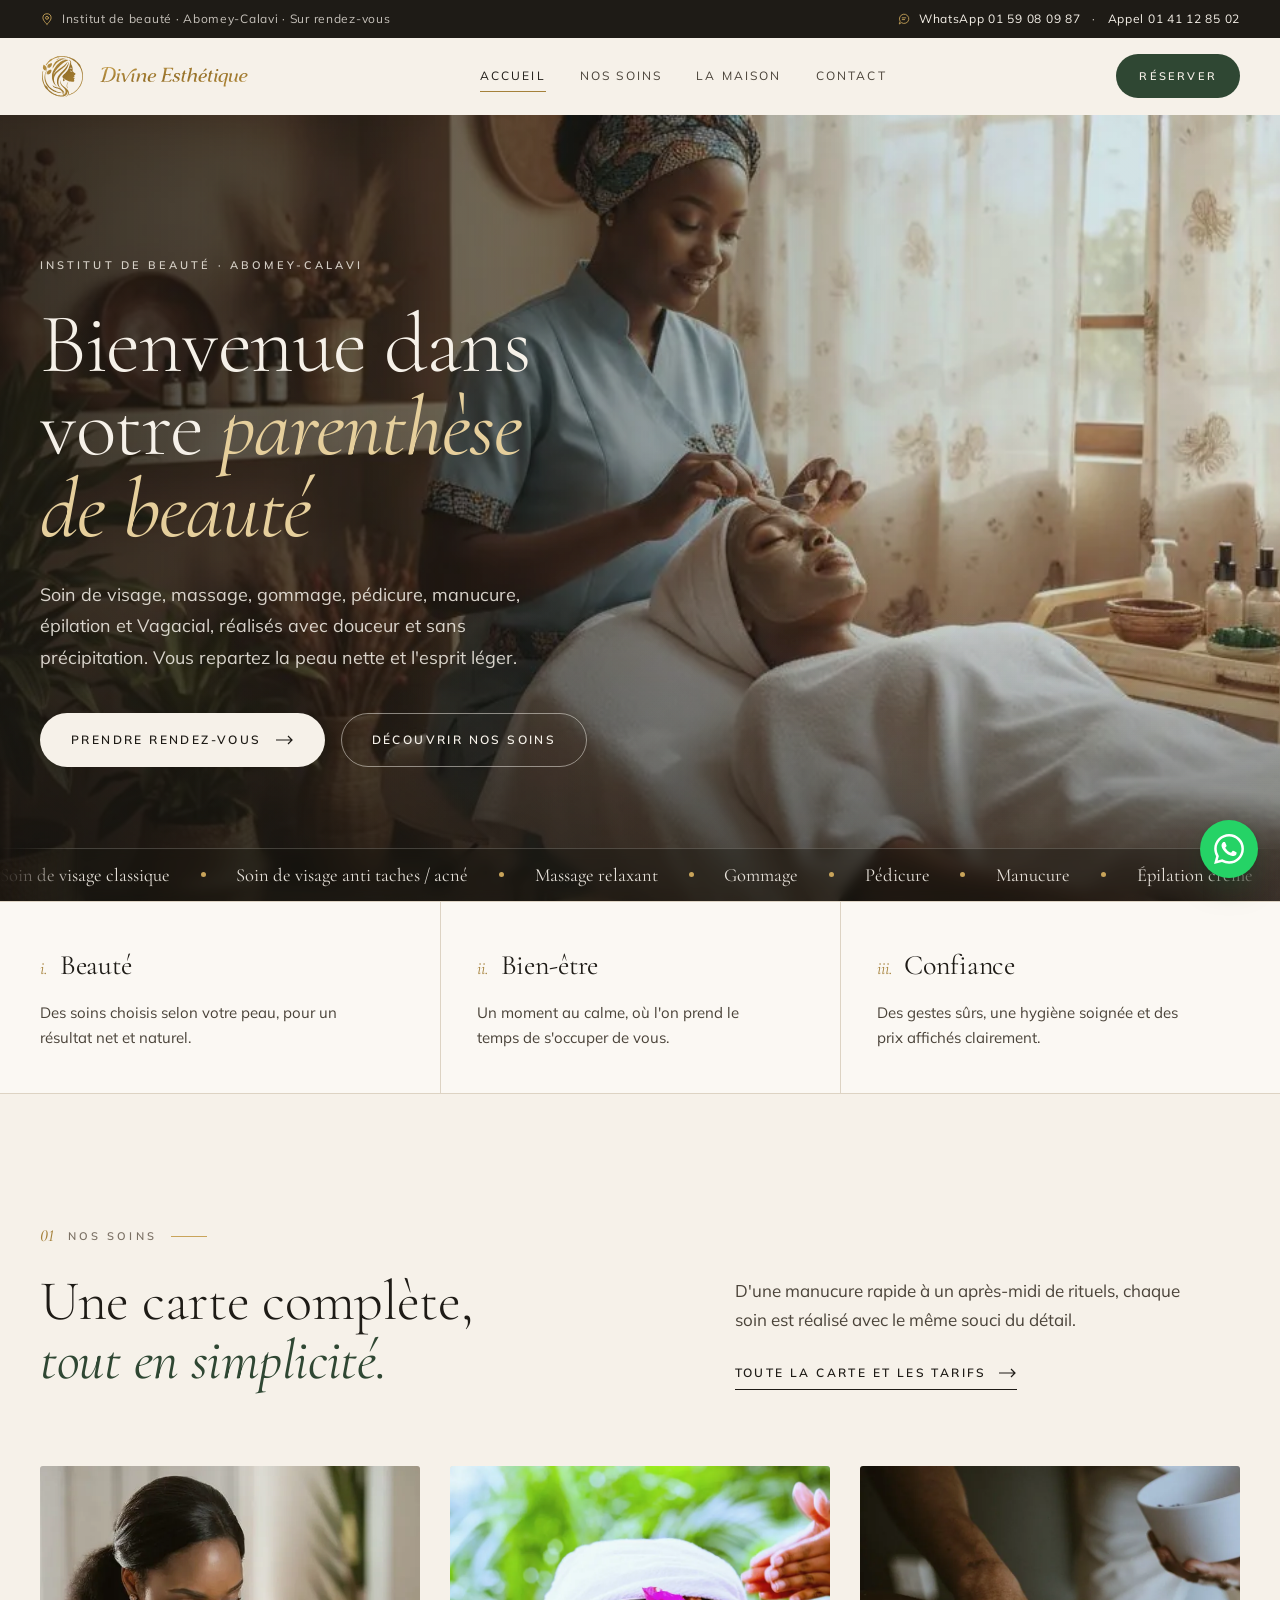
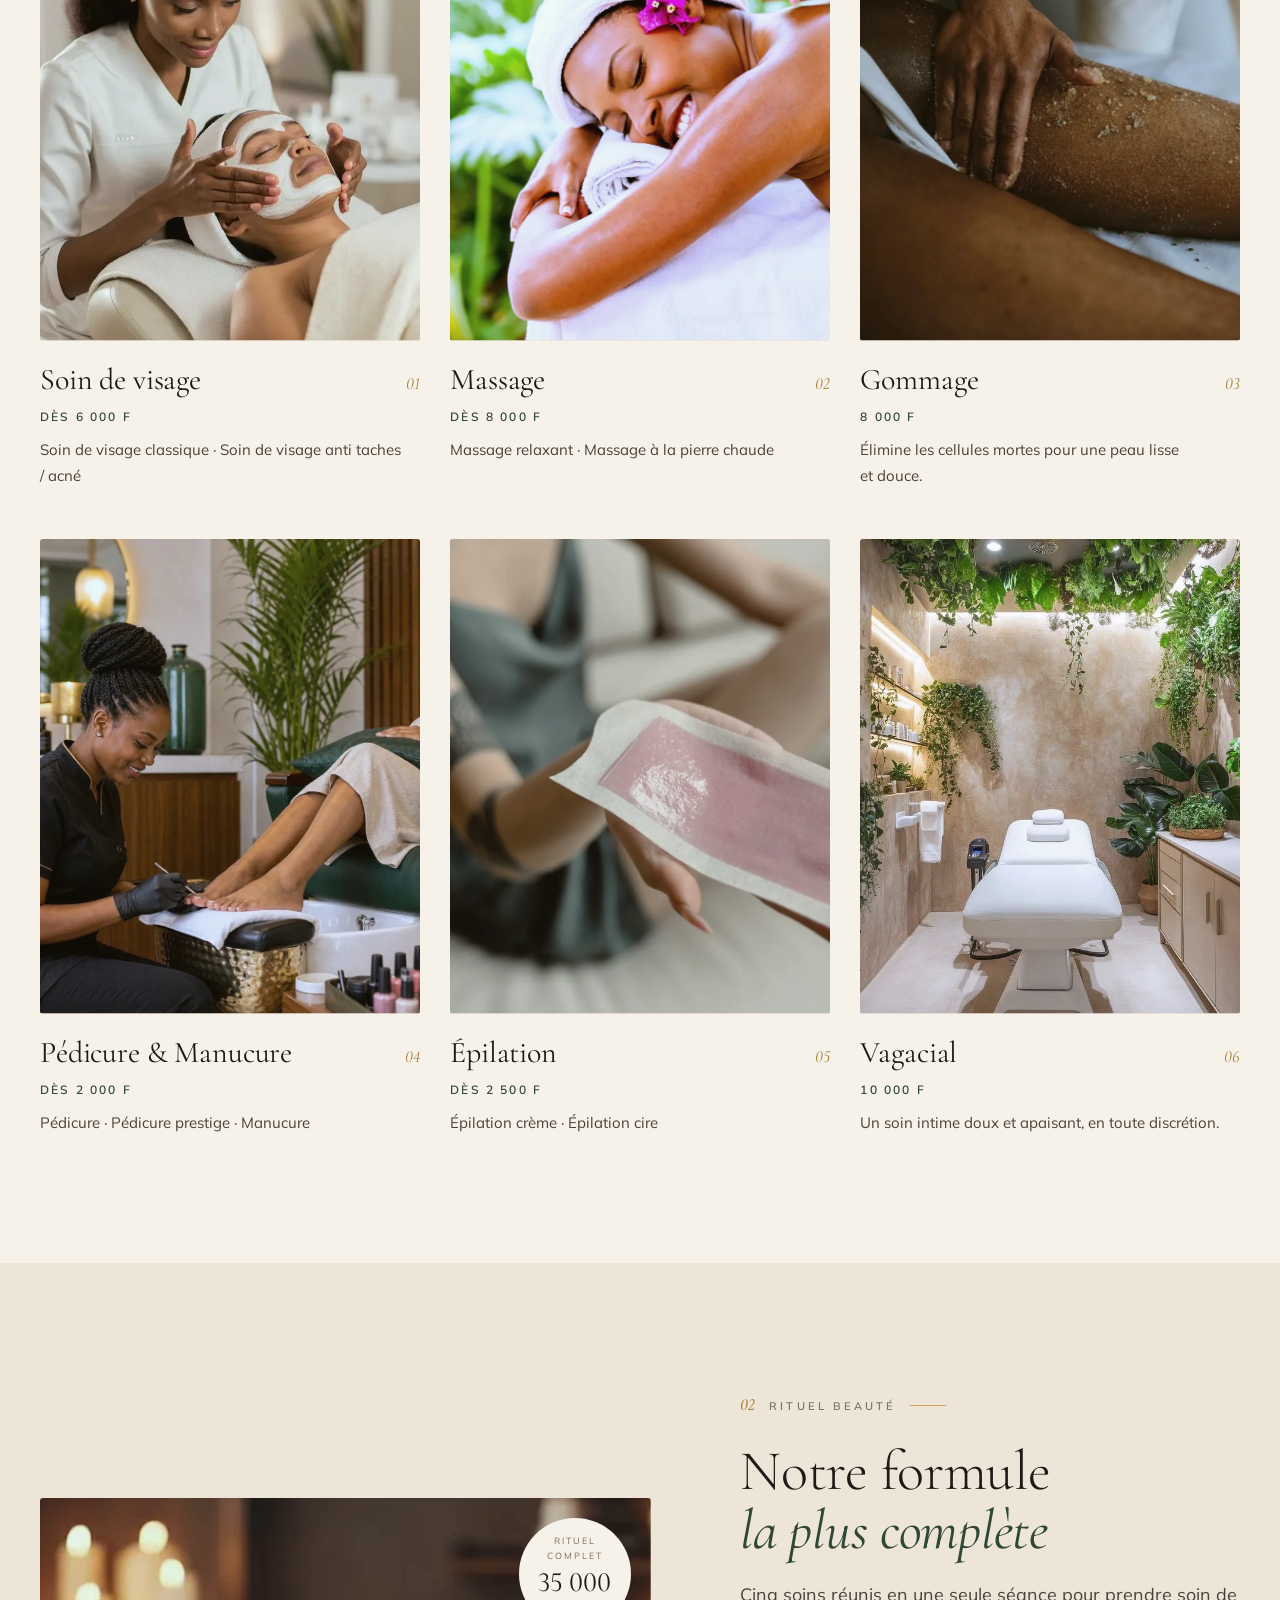
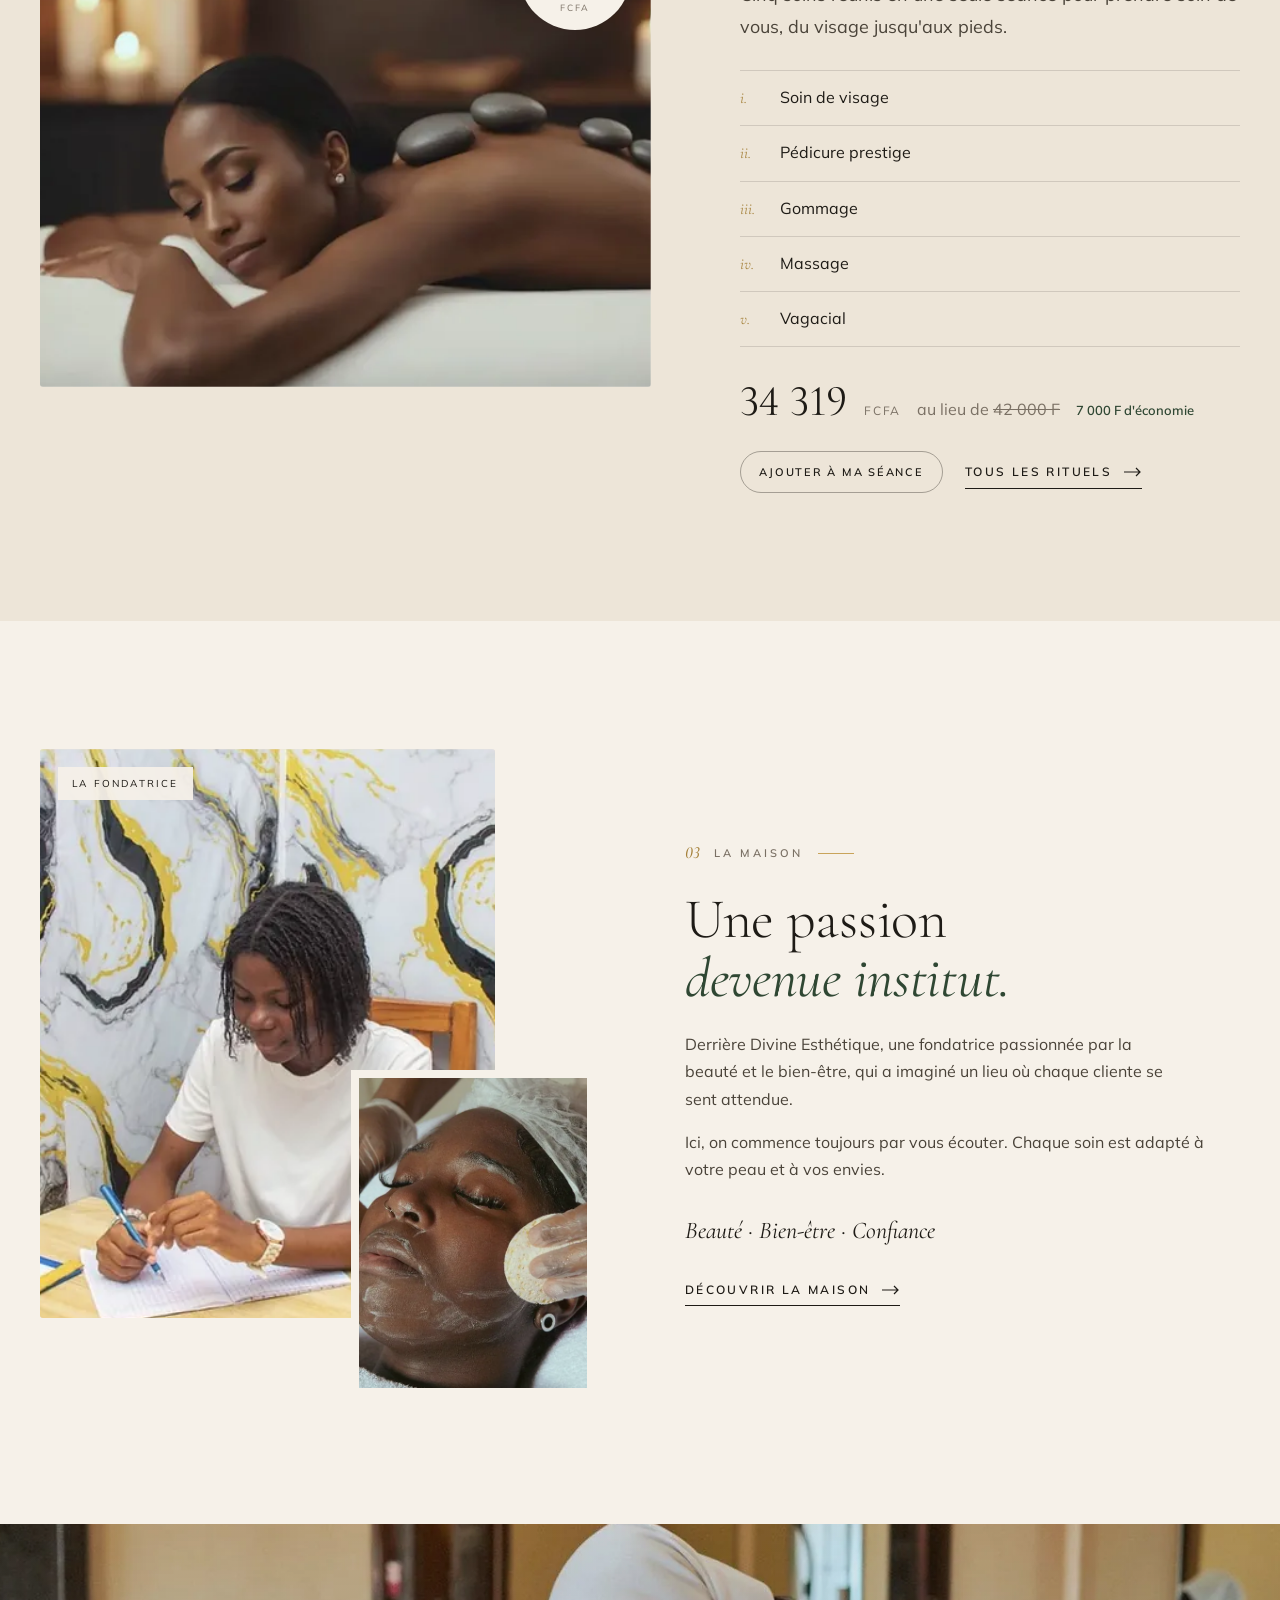
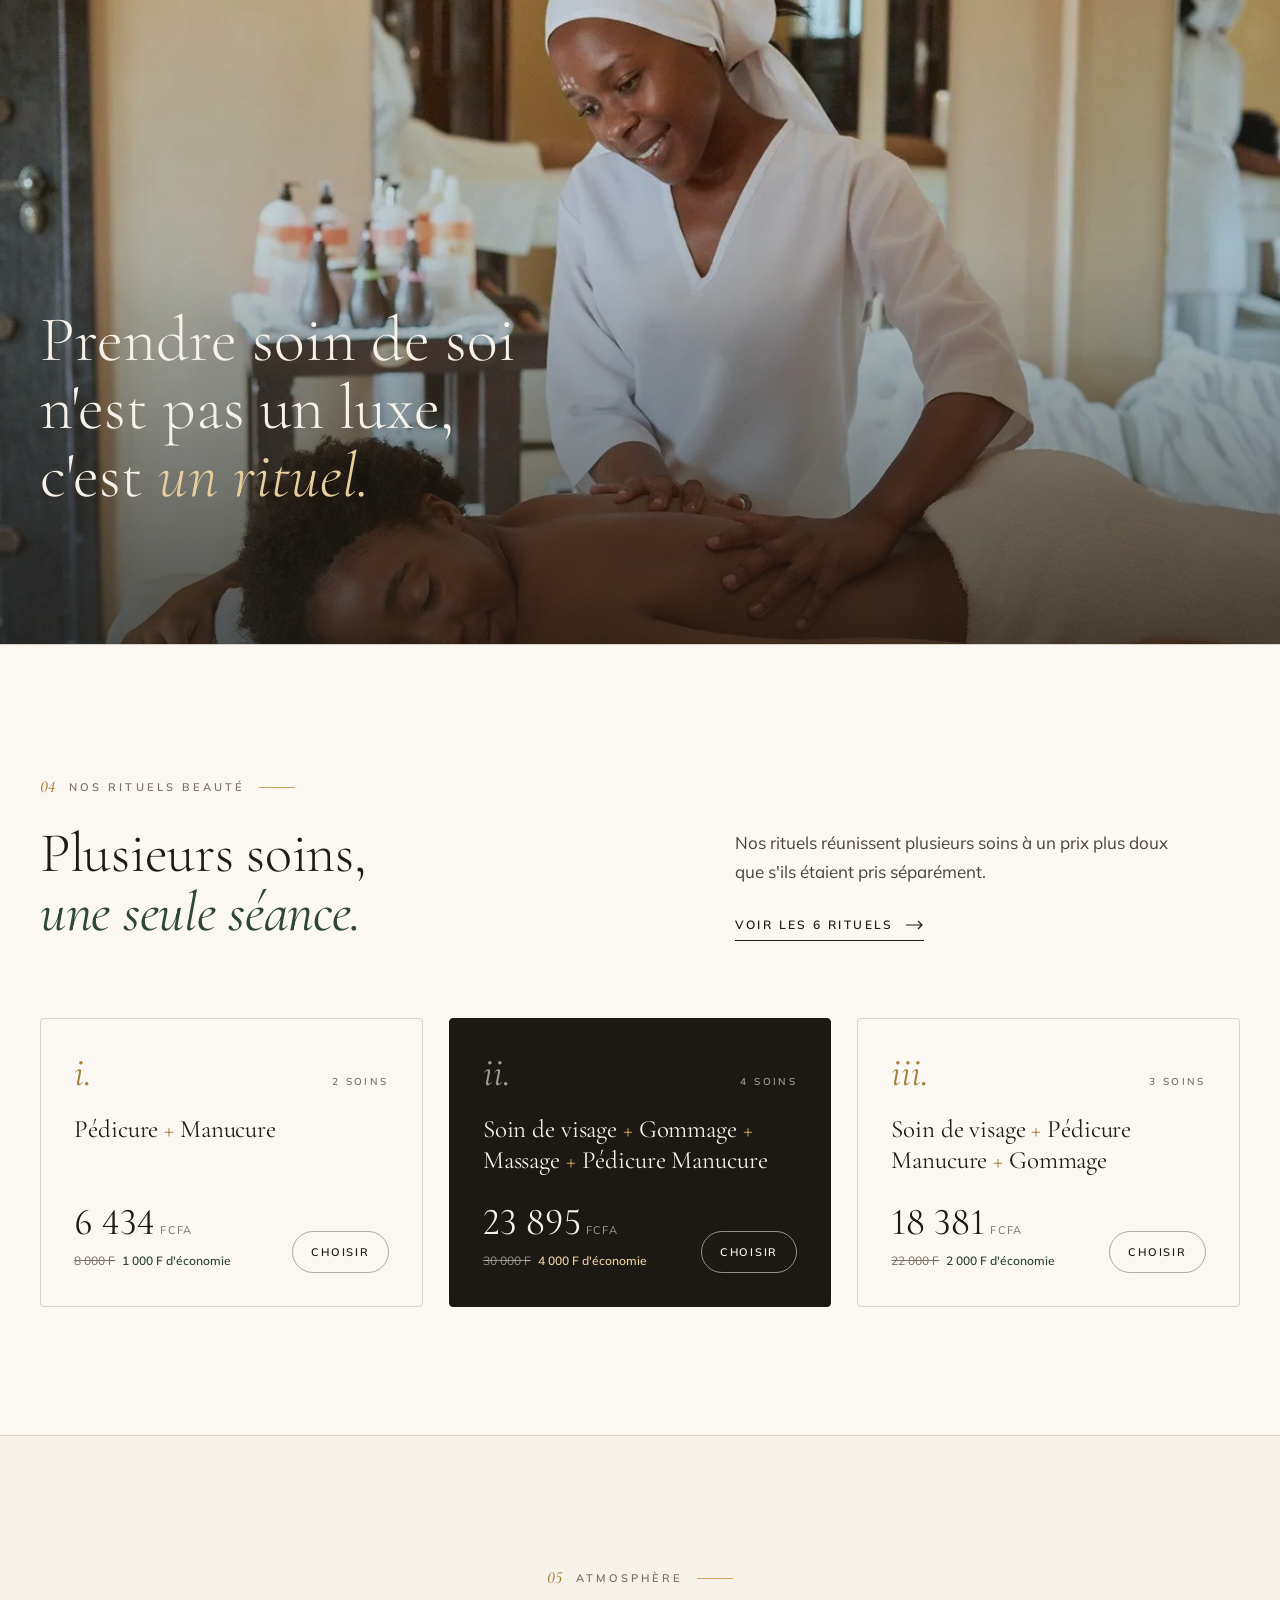
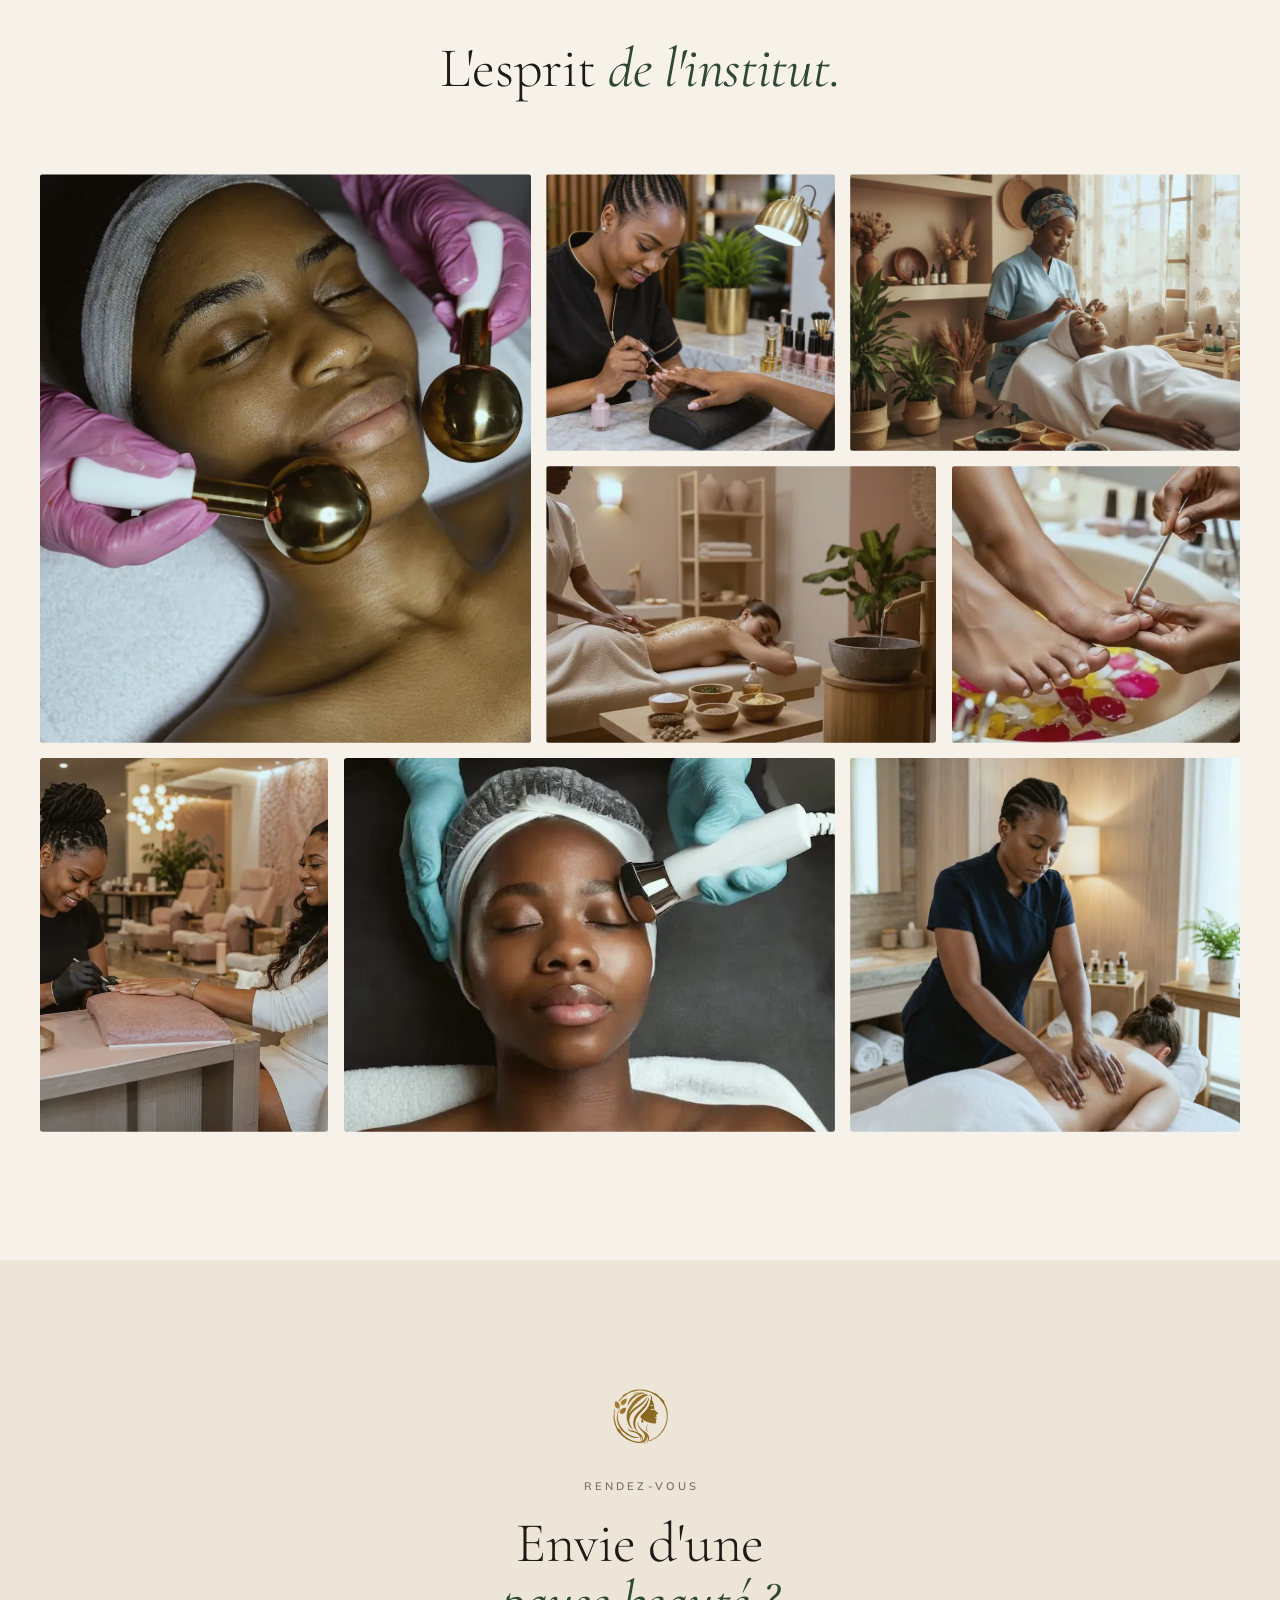
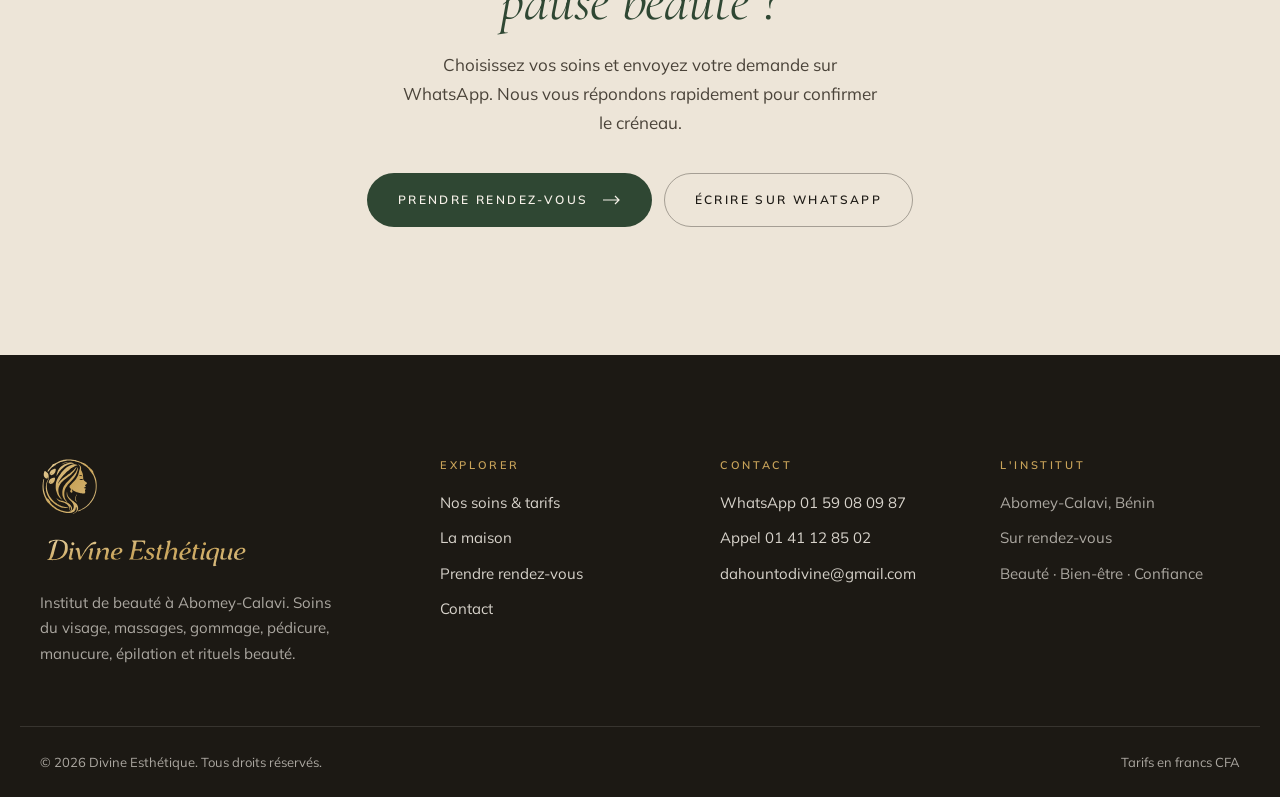
==== commit d0fd69ad: "Nouvelle image d'aperçu pour les partages" ====
--- a/index.html
+++ b/index.html
@@ -11,7 +11,10 @@
 <meta property="og:site_name" content="Divine Esthétique">
 <meta property="og:title" content="Divine Esthétique · Institut de beauté à Abomey-Calavi">
 <meta property="og:description" content="Institut de beauté à Abomey-Calavi : soins du visage, massages, gommage, pédicure, manucure, épilation et rituels beauté. Réservation simple sur WhatsApp.">
-<meta property="og:image" content="images/og-divine-esthetique.jpg">
+<meta property="og:image" content="images/og-divine-esthetique-v2.jpg">
+<meta property="og:image:width" content="1200">
+<meta property="og:image:height" content="630">
+<meta property="og:image:alt" content="Divine Esthétique, institut de beauté à Abomey-Calavi : soin du visage en cabine">
 <meta name="twitter:card" content="summary_large_image">
 <link rel="icon" href="favicon.svg" type="image/svg+xml">
 <link rel="apple-touch-icon" href="apple-touch-icon.png">
@@ -20,7 +23,7 @@
 <link rel="stylesheet" href="https://fonts.googleapis.com/css2?family=Cormorant+Garamond:ital,wght@0,300;0,400;0,500;1,300;1,400;1,500&family=Mulish:wght@400;500;600;700&display=swap">
 <link rel="stylesheet" href="style.css">
 <script>(function(d){d.classList.add("js");try{if(matchMedia("(prefers-reduced-motion: reduce)").matches)d.classList.add("rm");else if(!sessionStorage.getItem("de-v")){d.classList.add("first");sessionStorage.setItem("de-v","1")}}catch(e){}})(document.documentElement)</script>
-<script type="application/ld+json">{"@context": "https://schema.org", "@type": "BeautySalon", "name": "Divine Esthétique", "description": "Institut de beauté à Abomey-Calavi : soins du visage, massages, gommage, pédicure, manucure, épilation et rituels beauté.", "image": "images/og-divine-esthetique.jpg", "telephone": "+229 01 41 12 85 02", "email": "dahountodivine@gmail.com", "priceRange": "2 000 – 35 000 FCFA", "currenciesAccepted": "XOF", "address": {"@type": "PostalAddress", "addressLocality": "Abomey-Calavi", "addressCountry": "BJ"}, "slogan": "Beauté · Bien-être · Confiance"}</script>
+<script type="application/ld+json">{"@context": "https://schema.org", "@type": "BeautySalon", "name": "Divine Esthétique", "description": "Institut de beauté à Abomey-Calavi : soins du visage, massages, gommage, pédicure, manucure, épilation et rituels beauté.", "image": "images/og-divine-esthetique-v2.jpg", "telephone": "+229 01 41 12 85 02", "email": "dahountodivine@gmail.com", "priceRange": "2 000 – 35 000 FCFA", "currenciesAccepted": "XOF", "address": {"@type": "PostalAddress", "addressLocality": "Abomey-Calavi", "addressCountry": "BJ"}, "slogan": "Beauté · Bien-être · Confiance"}</script>
 </head>
 <body data-page="accueil">
 <svg width="0" height="0" style="position:absolute" aria-hidden="true" focusable="false"><defs>
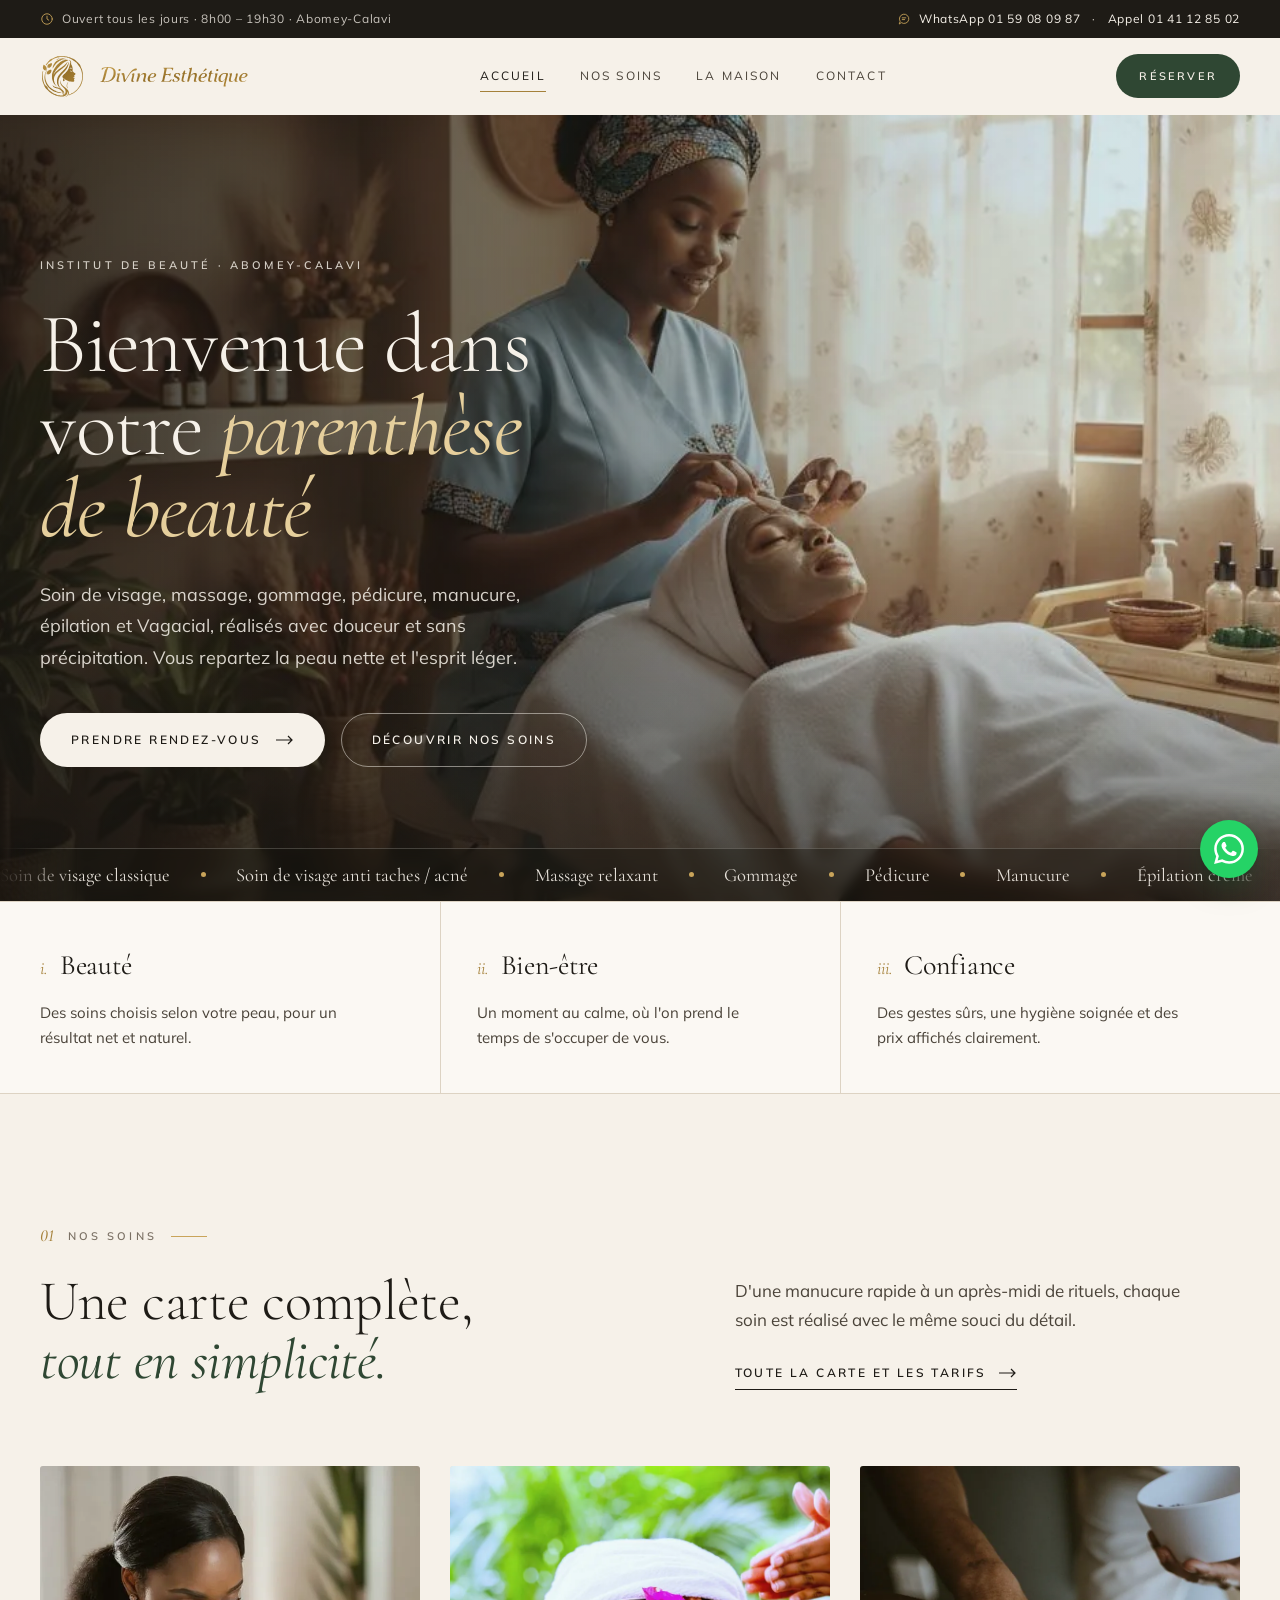
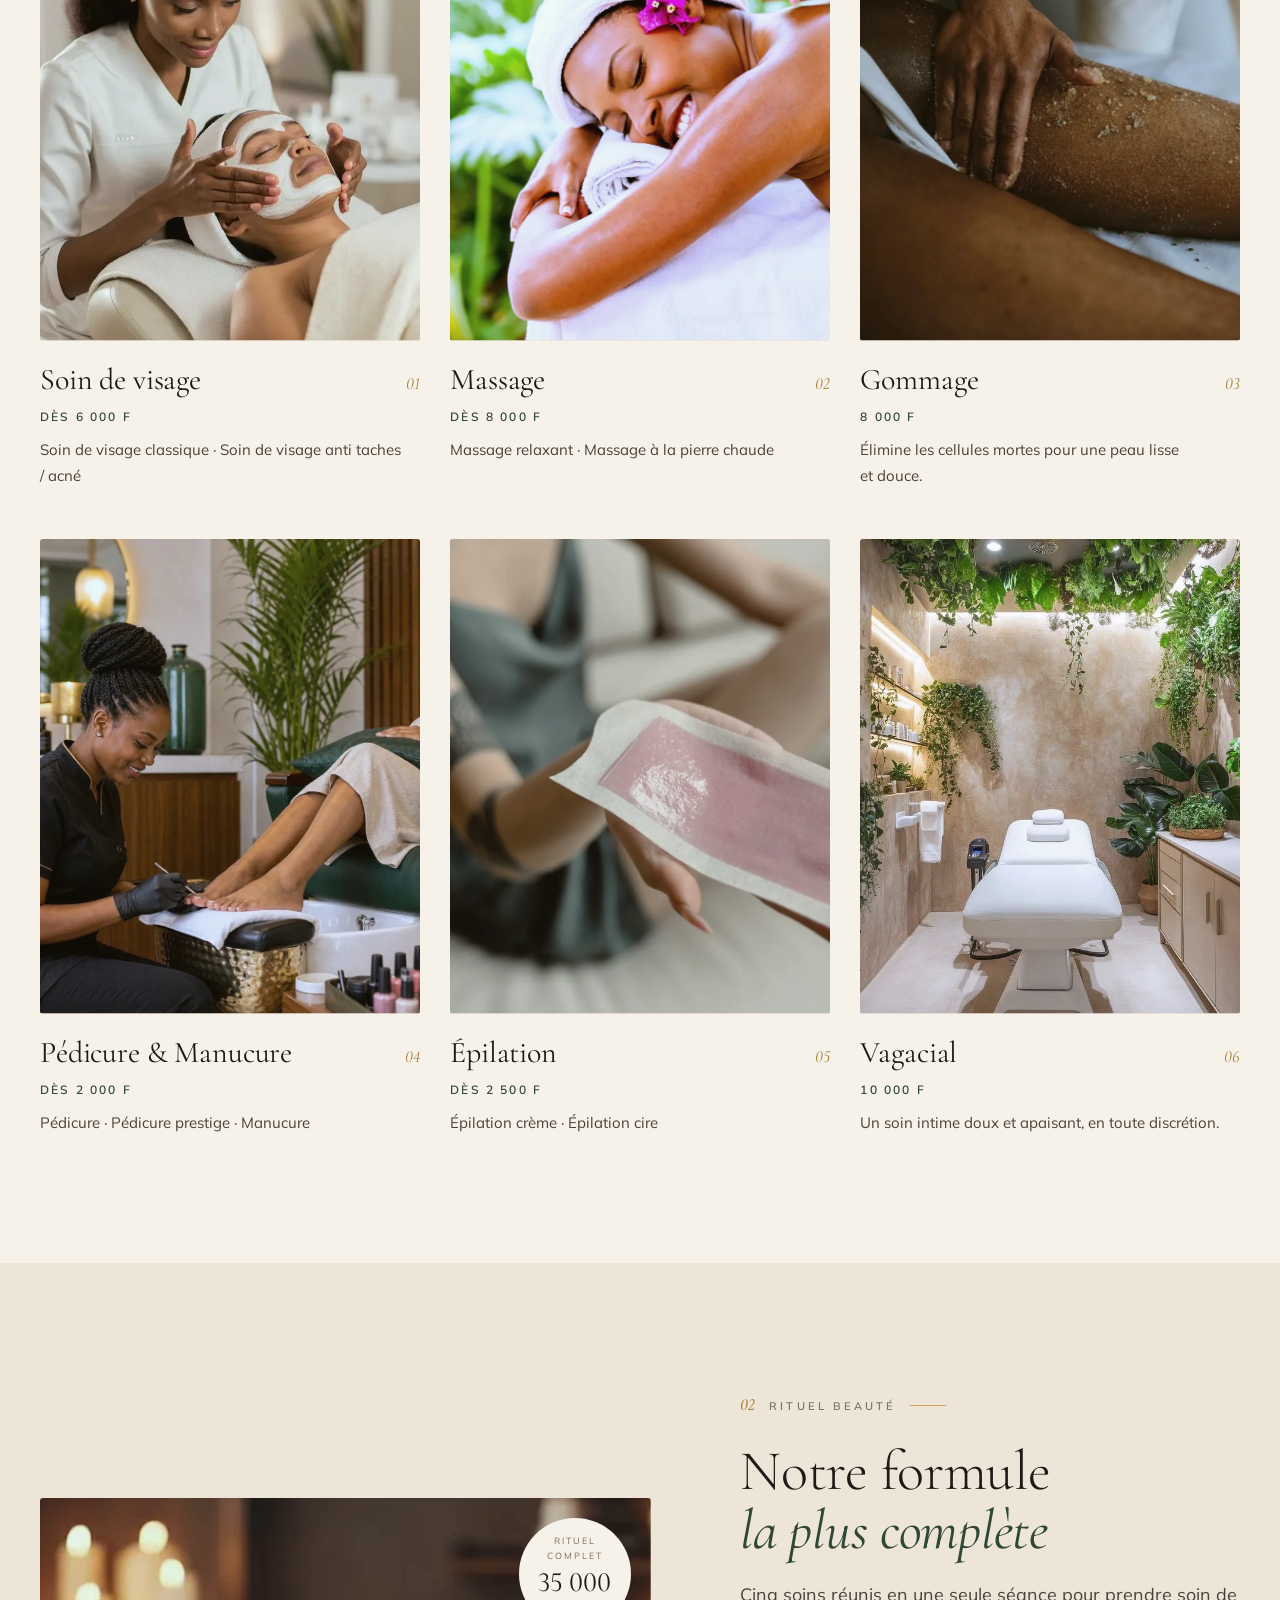
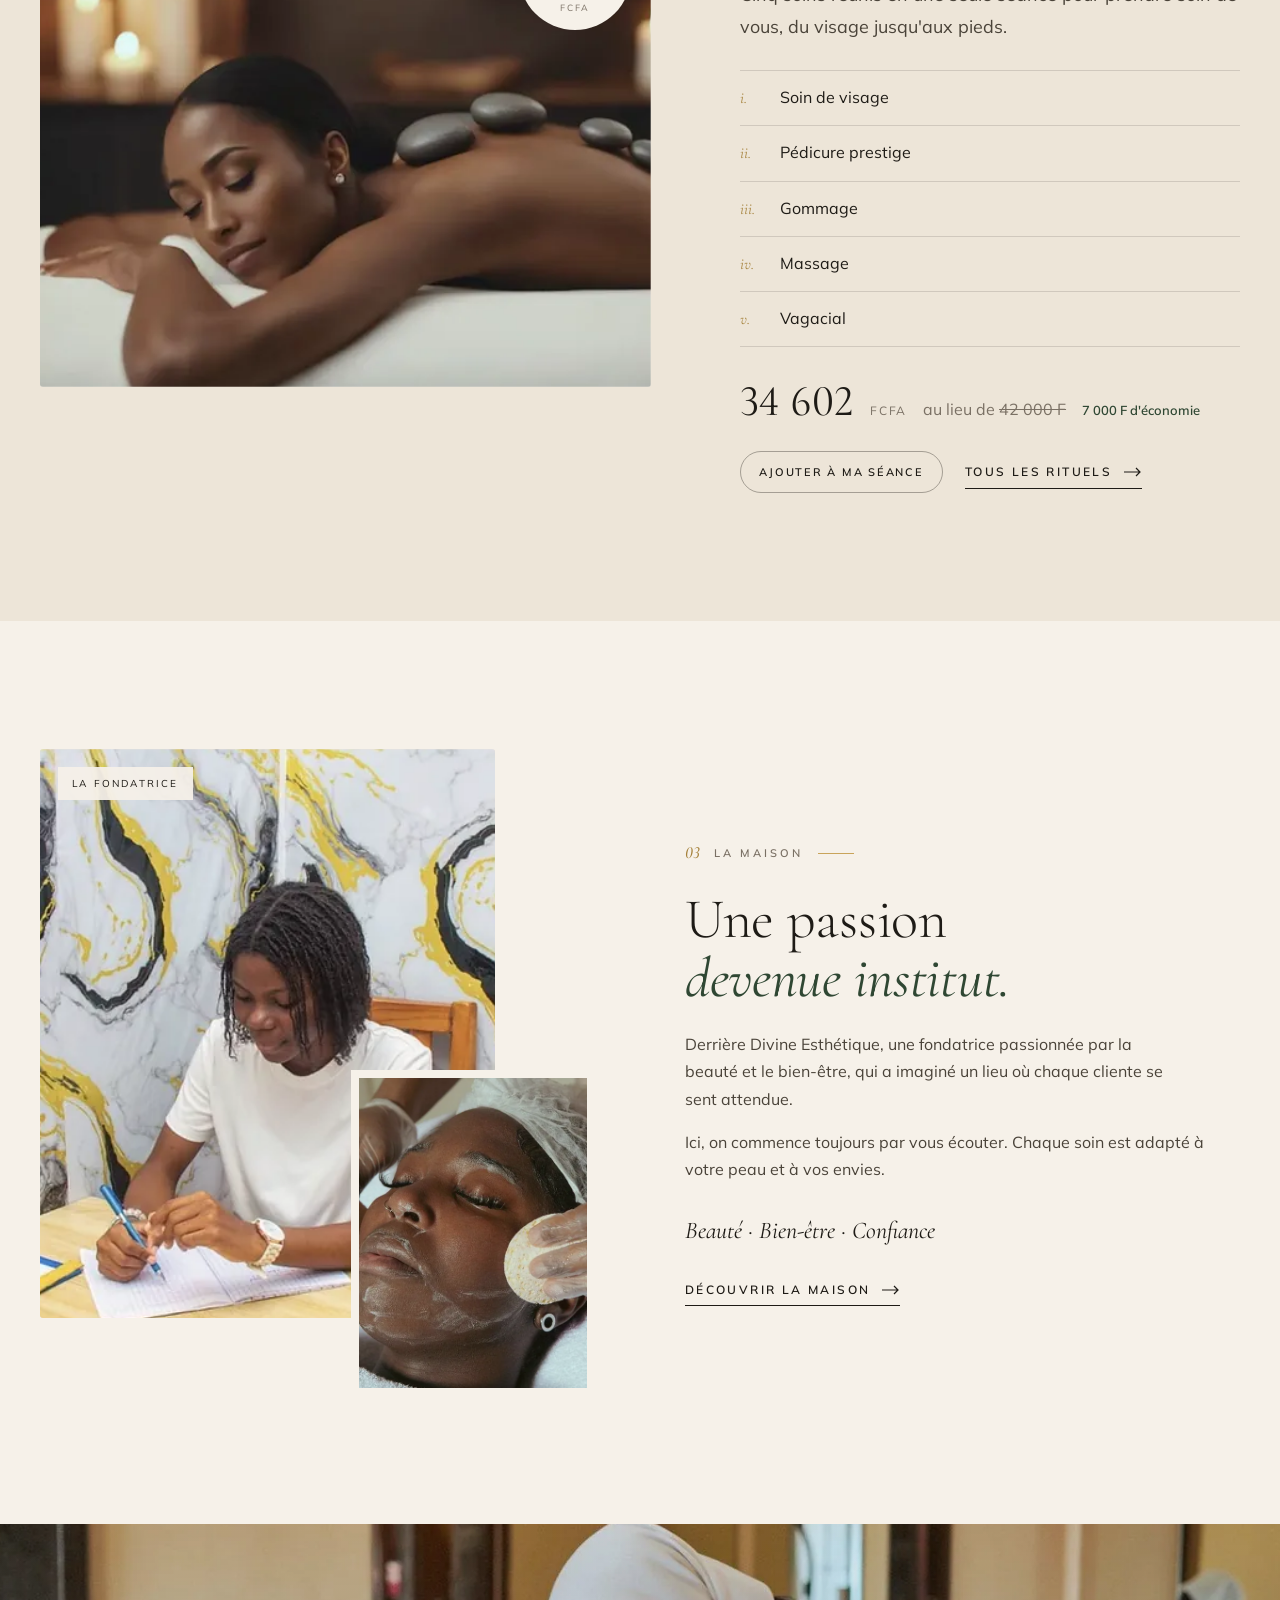
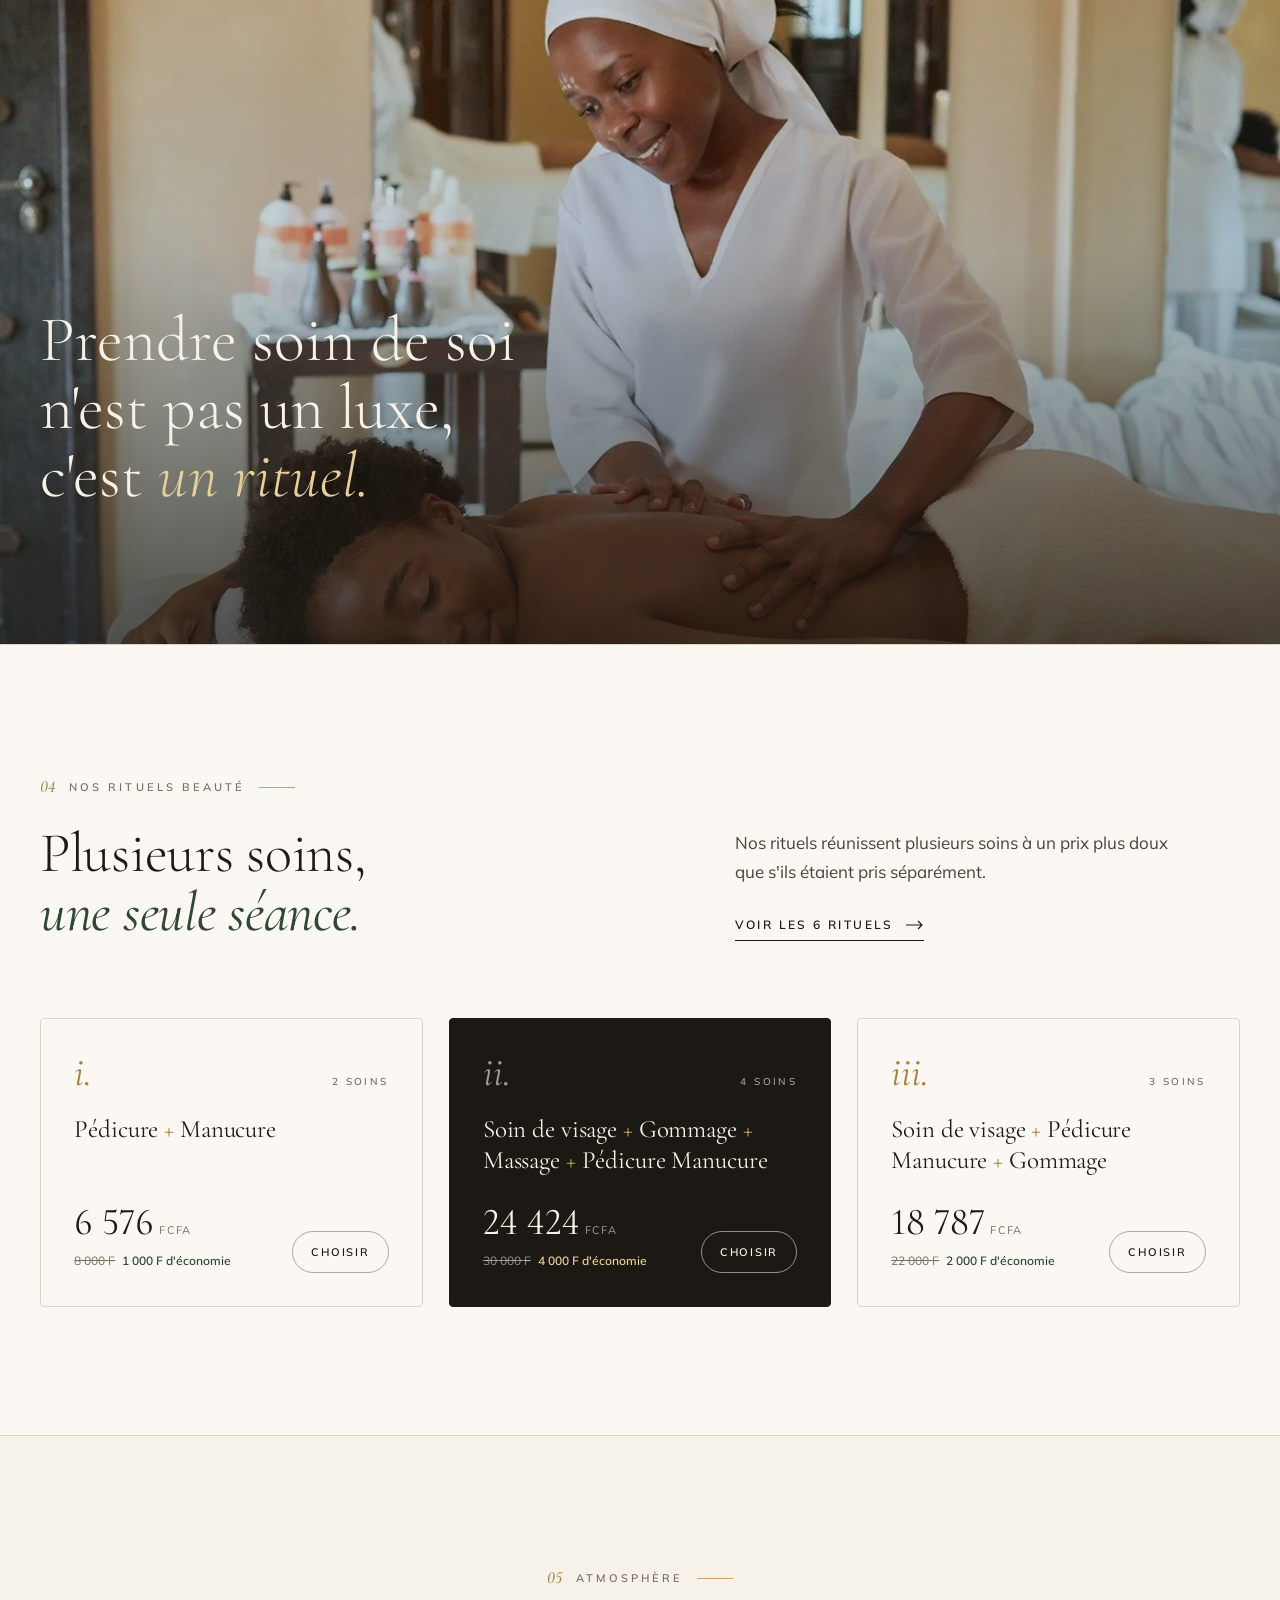
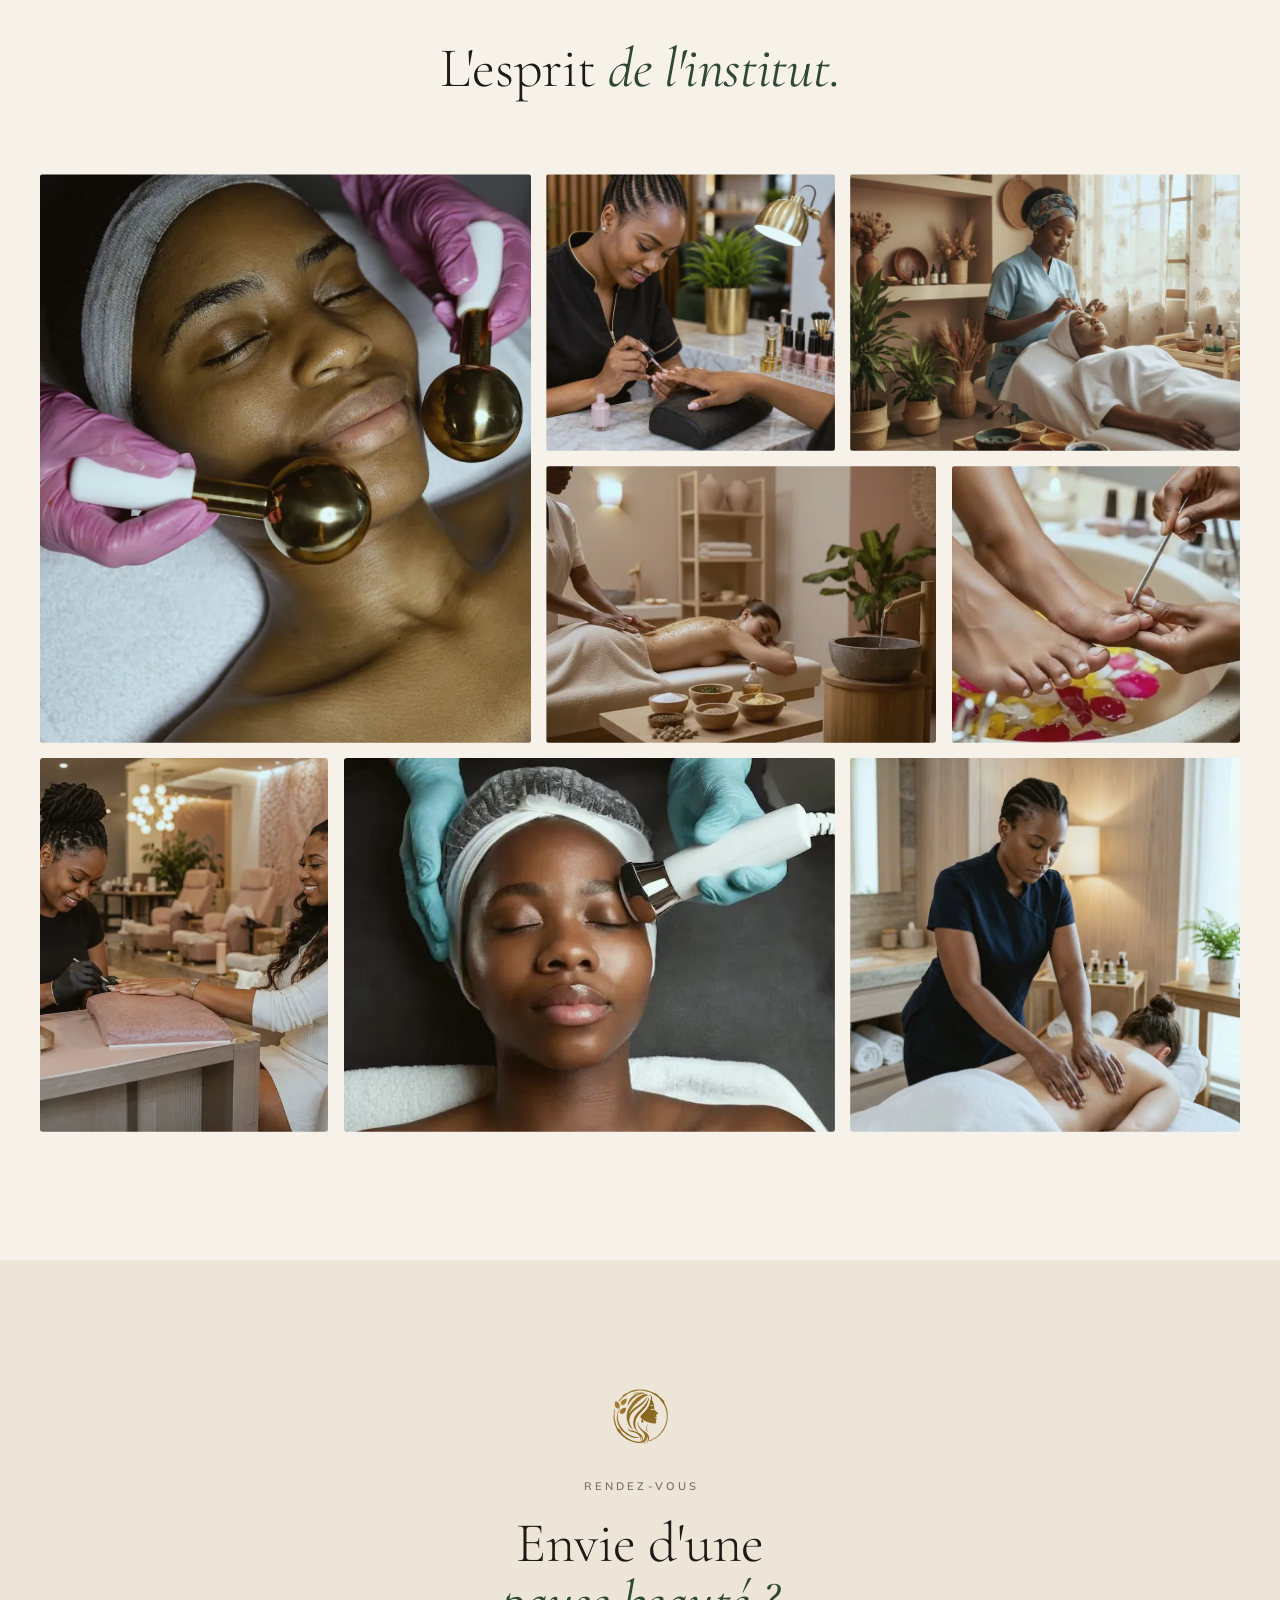
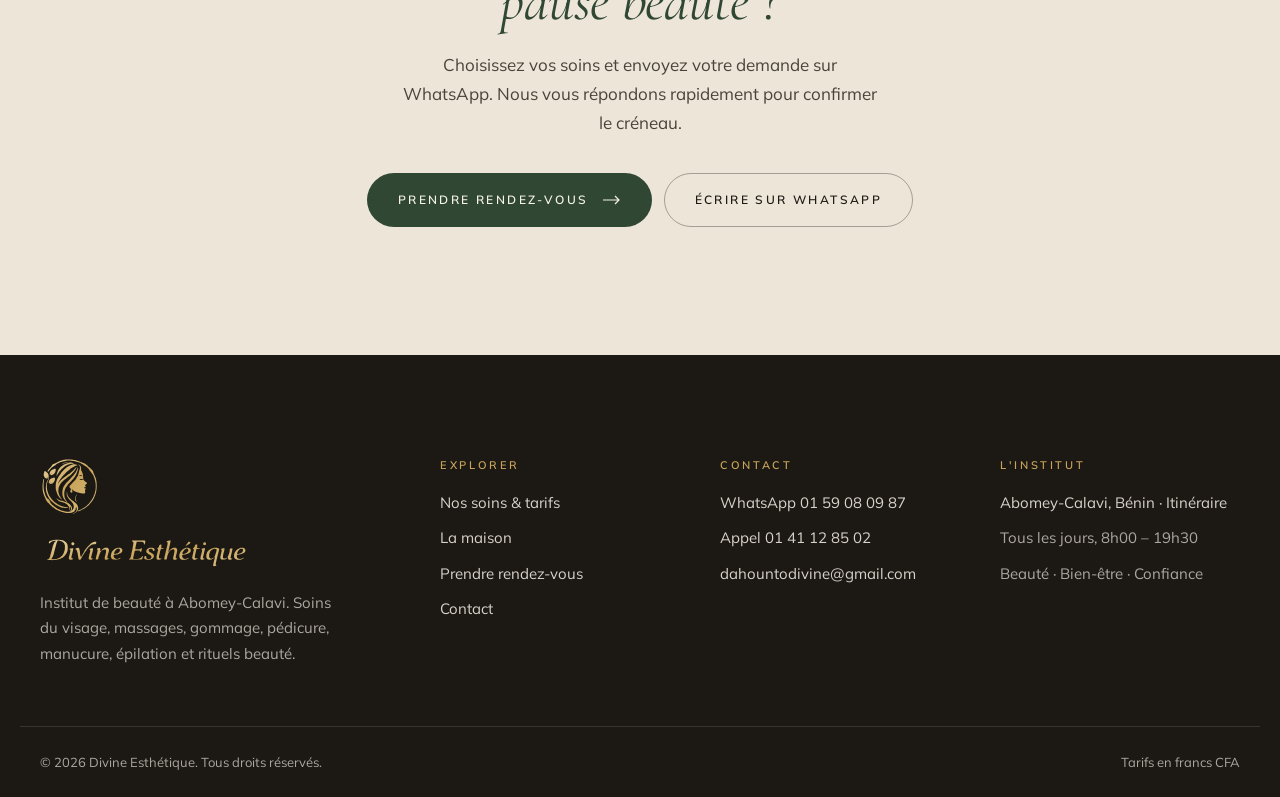
==== commit f698375f: "Référencement local, sitemap et page 404" ====
--- a/index.html
+++ b/index.html
@@ -4,14 +4,19 @@
 <meta charset="utf-8">
 <meta name="viewport" content="width=device-width, initial-scale=1, viewport-fit=cover">
 <title>Divine Esthétique · Institut de beauté à Abomey-Calavi</title>
-<meta name="description" content="Institut de beauté à Abomey-Calavi : soins du visage, massages, gommage, pédicure, manucure, épilation et rituels beauté. Réservation simple sur WhatsApp.">
+<meta name="description" content="Institut de beauté à Abomey-Calavi (Bénin) : soin de visage, massage, gommage, pédicure, manucure, épilation et Vagacial. Ouvert tous les jours, 8h–19h30. Réservation sur WhatsApp.">
+<link rel="canonical" href="https://divine-esthetique.com/">
+<meta name="robots" content="index, follow, max-image-preview:large">
 <meta name="theme-color" content="#f6f1e9">
+<meta name="geo.region" content="BJ-AQ">
+<meta name="geo.placename" content="Abomey-Calavi">
 <meta property="og:type" content="website">
+<meta property="og:url" content="https://divine-esthetique.com/">
 <meta property="og:locale" content="fr_FR">
 <meta property="og:site_name" content="Divine Esthétique">
 <meta property="og:title" content="Divine Esthétique · Institut de beauté à Abomey-Calavi">
-<meta property="og:description" content="Institut de beauté à Abomey-Calavi : soins du visage, massages, gommage, pédicure, manucure, épilation et rituels beauté. Réservation simple sur WhatsApp.">
-<meta property="og:image" content="images/og-divine-esthetique-v2.jpg">
+<meta property="og:description" content="Institut de beauté à Abomey-Calavi (Bénin) : soin de visage, massage, gommage, pédicure, manucure, épilation et Vagacial. Ouvert tous les jours, 8h–19h30. Réservation sur WhatsApp.">
+<meta property="og:image" content="https://divine-esthetique.com/images/og-divine-esthetique-v2.jpg">
 <meta property="og:image:width" content="1200">
 <meta property="og:image:height" content="630">
 <meta property="og:image:alt" content="Divine Esthétique, institut de beauté à Abomey-Calavi : soin du visage en cabine">
@@ -23,7 +28,7 @@
 <link rel="stylesheet" href="https://fonts.googleapis.com/css2?family=Cormorant+Garamond:ital,wght@0,300;0,400;0,500;1,300;1,400;1,500&family=Mulish:wght@400;500;600;700&display=swap">
 <link rel="stylesheet" href="style.css">
 <script>(function(d){d.classList.add("js");try{if(matchMedia("(prefers-reduced-motion: reduce)").matches)d.classList.add("rm");else if(!sessionStorage.getItem("de-v")){d.classList.add("first");sessionStorage.setItem("de-v","1")}}catch(e){}})(document.documentElement)</script>
-<script type="application/ld+json">{"@context": "https://schema.org", "@type": "BeautySalon", "name": "Divine Esthétique", "description": "Institut de beauté à Abomey-Calavi : soins du visage, massages, gommage, pédicure, manucure, épilation et rituels beauté.", "image": "images/og-divine-esthetique-v2.jpg", "telephone": "+229 01 41 12 85 02", "email": "dahountodivine@gmail.com", "priceRange": "2 000 – 35 000 FCFA", "currenciesAccepted": "XOF", "address": {"@type": "PostalAddress", "addressLocality": "Abomey-Calavi", "addressCountry": "BJ"}, "slogan": "Beauté · Bien-être · Confiance"}</script>
+<script type="application/ld+json">{"@context": "https://schema.org", "@graph": [{"@type": "BeautySalon", "@id": "https://divine-esthetique.com/#institut", "name": "Divine Esthétique", "url": "https://divine-esthetique.com/", "description": "Institut de beauté à Abomey-Calavi : soin de visage, massage, gommage, pédicure, manucure, épilation, Vagacial et rituels beauté.", "slogan": "Beauté · Bien-être · Confiance", "image": "https://divine-esthetique.com/images/og-divine-esthetique-v2.jpg", "logo": "https://divine-esthetique.com/apple-touch-icon.png", "telephone": "+229 01 41 12 85 02", "email": "dahountodivine@gmail.com", "contactPoint": [{"@type": "ContactPoint", "telephone": "+229 01 59 08 09 87", "contactType": "reservations", "availableLanguage": "fr", "description": "Réservations sur WhatsApp"}, {"@type": "ContactPoint", "telephone": "+229 01 41 12 85 02", "contactType": "customer service", "availableLanguage": "fr"}], "address": {"@type": "PostalAddress", "addressLocality": "Abomey-Calavi", "addressRegion": "Atlantique", "addressCountry": "BJ"}, "areaServed": {"@type": "City", "name": "Abomey-Calavi"}, "hasMap": "https://maps.app.goo.gl/pyq9rNinhHKbcSz18", "sameAs": ["https://maps.app.goo.gl/pyq9rNinhHKbcSz18"], "openingHoursSpecification": [{"@type": "OpeningHoursSpecification", "dayOfWeek": ["Monday", "Tuesday", "Wednesday", "Thursday", "Friday", "Saturday", "Sunday"], "opens": "08:00", "closes": "19:30"}], "priceRange": "2 000 – 35 000 FCFA", "currenciesAccepted": "XOF", "hasOfferCatalog": {"@type": "OfferCatalog", "name": "Carte des soins", "itemListElement": [{"@type": "OfferCatalog", "name": "Nos soins essentiels", "itemListElement": [{"@type": "Offer", "price": 6000, "priceCurrency": "XOF", "itemOffered": {"@type": "Service", "name": "Soin de visage classique", "description": "Nettoyage, exfoliation douce et masque adapté à votre peau."}}, {"@type": "Offer", "price": 8000, "priceCurrency": "XOF", "itemOffered": {"@type": "Service", "name": "Soin de visage anti taches / acné", "description": "Un soin ciblé pour atténuer les imperfections et unifier le teint."}}, {"@type": "Offer", "price": 8000, "priceCurrency": "XOF", "itemOffered": {"@type": "Service", "name": "Massage relaxant", "description": "Un massage enveloppant pour relâcher le corps et l'esprit."}}, {"@type": "Offer", "price": 8000, "priceCurrency": "XOF", "itemOffered": {"@type": "Service", "name": "Gommage", "description": "Élimine les cellules mortes pour une peau lisse et douce."}}, {"@type": "Offer", "price": 6000, "priceCurrency": "XOF", "itemOffered": {"@type": "Service", "name": "Pédicure", "description": "Bain de pieds, soin des ongles et des cuticules, peau adoucie."}}, {"@type": "Offer", "price": 2000, "priceCurrency": "XOF", "itemOffered": {"@type": "Service", "name": "Manucure", "description": "Ongles limés et mis en forme, cuticules soignées."}}, {"@type": "Offer", "price": 2500, "priceCurrency": "XOF", "itemOffered": {"@type": "Service", "name": "Épilation crème", "description": "Une méthode douce, adaptée aux peaux sensibles."}}, {"@type": "Offer", "price": 5000, "priceCurrency": "XOF", "itemOffered": {"@type": "Service", "name": "Épilation cire", "description": "Un résultat net et plus durable."}}]}, {"@type": "OfferCatalog", "name": "Nos soins prestige", "itemListElement": [{"@type": "Offer", "price": 10000, "priceCurrency": "XOF", "itemOffered": {"@type": "Service", "name": "Pédicure prestige", "description": "Une pédicure plus complète, pour des pieds légers et très doux."}}, {"@type": "Offer", "price": 12000, "priceCurrency": "XOF", "itemOffered": {"@type": "Service", "name": "Massage à la pierre chaude", "description": "La chaleur des pierres détend les muscles en profondeur."}}, {"@type": "Offer", "price": 10000, "priceCurrency": "XOF", "itemOffered": {"@type": "Service", "name": "Vagacial", "description": "Soin intime nettoyant et apaisant, dans le respect de votre confort."}}]}, {"@type": "OfferCatalog", "name": "Nos rituels beauté", "itemListElement": [{"@type": "Offer", "price": 7000, "priceCurrency": "XOF", "itemOffered": {"@type": "Service", "name": "Pédicure + Manucure"}}, {"@type": "Offer", "price": 26000, "priceCurrency": "XOF", "itemOffered": {"@type": "Service", "name": "Soin de visage + Gommage + Massage + Pédicure Manucure"}}, {"@type": "Offer", "price": 20000, "priceCurrency": "XOF", "itemOffered": {"@type": "Service", "name": "Soin de visage + Pédicure Manucure + Gommage"}}, {"@type": "Offer", "price": 20000, "priceCurrency": "XOF", "itemOffered": {"@type": "Service", "name": "Soin de visage + Pédicure Manucure + Massage"}}, {"@type": "Offer", "price": 35000, "priceCurrency": "XOF", "itemOffered": {"@type": "Service", "name": "Soin de visage + Pédicure prestige + Gommage + Massage + Vagacial"}}, {"@type": "Offer", "price": 30000, "priceCurrency": "XOF", "itemOffered": {"@type": "Service", "name": "Soin de visage + Pédicure prestige + Gommage + Massage"}}]}]}}, {"@type": "WebSite", "@id": "https://divine-esthetique.com/#site", "url": "https://divine-esthetique.com/", "name": "Divine Esthétique", "inLanguage": "fr", "publisher": {"@id": "https://divine-esthetique.com/#institut"}}, {"@type": "WebPage", "@id": "https://divine-esthetique.com/#page", "url": "https://divine-esthetique.com/", "name": "Divine Esthétique · Institut de beauté à Abomey-Calavi", "description": "Institut de beauté à Abomey-Calavi (Bénin) : soin de visage, massage, gommage, pédicure, manucure, épilation et Vagacial. Ouvert tous les jours, 8h–19h30. Réservation sur WhatsApp.", "inLanguage": "fr", "isPartOf": {"@id": "https://divine-esthetique.com/#site"}, "about": {"@id": "https://divine-esthetique.com/#institut"}, "primaryImageOfPage": "https://divine-esthetique.com/images/og-divine-esthetique-v2.jpg"}]}</script>
 </head>
 <body data-page="accueil">
 <svg width="0" height="0" style="position:absolute" aria-hidden="true" focusable="false"><defs>
@@ -36,7 +41,7 @@
 <div class="pt" aria-hidden="true"><div class="pt-in"><svg class="logo-svg pt-e" viewBox="0 0 1060 1040"><use href="#emblem"/></svg><svg class="logo-svg pt-w" viewBox="0 0 1980 296"><use href="#wordmark"/></svg><span class="pt-t">Beauté · Bien-être · Confiance</span></div></div>
 <a class="skip" href="#contenu">Aller au contenu</a>
 <div class="topbar"><div class="wrap">
-  <span><svg class="ico" viewBox="0 0 24 24" aria-hidden="true"><path d="M12 21s-7-6.2-7-11a7 7 0 0 1 14 0c0 4.8-7 11-7 11z"/><circle cx="12" cy="10" r="2.5"/></svg>Institut de beauté · Abomey-Calavi · Sur rendez-vous</span>
+  <span><svg class="ico" viewBox="0 0 24 24" aria-hidden="true"><circle cx="12" cy="12" r="9"/><path d="M12 7v5l3 2"/></svg>Ouvert tous les jours · 8h00 – 19h30 · Abomey-Calavi</span>
   <span><svg class="ico" viewBox="0 0 24 24" aria-hidden="true"><path d="M4 20l1.4-4A8 8 0 1 1 8 18.6z"/><path d="M9 10h6M9 13h4"/></svg><a href="https://wa.me/2290159080987" target="_blank" rel="noopener">WhatsApp 01 59 08 09 87</a>&nbsp;·&nbsp;<a href="tel:+2290141128502">Appel 01 41 12 85 02</a></span>
 </div></div>
 <header class="site-head">
@@ -161,7 +166,7 @@
     </div>
     <div><h4>Explorer</h4><ul><li><a href="soins.html">Nos soins &amp; tarifs</a></li><li><a href="la-maison.html">La maison</a></li><li><a href="reserver.html">Prendre rendez-vous</a></li><li><a href="contact.html">Contact</a></li></ul></div>
     <div><h4>Contact</h4><ul><li><a href="https://wa.me/2290159080987" target="_blank" rel="noopener">WhatsApp 01 59 08 09 87</a></li><li><a href="tel:+2290141128502">Appel 01 41 12 85 02</a></li><li><a href="mailto:dahountodivine@gmail.com">dahountodivine@gmail.com</a></li></ul></div>
-    <div><h4>L'institut</h4><ul><li>Abomey-Calavi, Bénin</li><li>Sur rendez-vous</li><li>Beauté · Bien-être · Confiance</li></ul></div>
+    <div><h4>L'institut</h4><ul><li><a href="https://maps.app.goo.gl/pyq9rNinhHKbcSz18" target="_blank" rel="noopener">Abomey-Calavi, Bénin · Itinéraire</a></li><li>Tous les jours, 8h00 – 19h30</li><li>Beauté · Bien-être · Confiance</li></ul></div>
   </div>
   <div class="wrap foot-bot"><span>© 2026 Divine Esthétique. Tous droits réservés.</span><span>Tarifs en francs CFA</span></div>
 </footer>
--- a/style.css
+++ b/style.css
@@ -508,6 +508,24 @@
 .toast.show{opacity:1;transform:translate(-50%,0)}
 .toast .ico{width:14px;height:14px;color:var(--gold-soft)}
 
+/* carte et horaires (contact) */
+.map-wrap{display:grid;grid-template-columns:.85fr 1.15fr;gap:clamp(36px,6vw,90px);align-items:center}
+.map-info{min-width:0}
+.map-info .t-2{margin:18px 0 18px}
+.map-info>p{margin:0 0 26px;color:var(--text);max-width:42ch}
+.hours{list-style:none;margin:0 0 34px;padding:0;border-top:1px solid var(--line)}
+.hours li{display:flex;justify-content:space-between;align-items:baseline;gap:16px;padding:14px 0;border-bottom:1px solid var(--line);font-size:15px}
+.hours b{font-family:var(--f-display);font-weight:400;font-size:22px;white-space:nowrap;font-feature-settings:"lnum" 1}
+.map-info .cta{display:flex;flex-wrap:wrap;align-items:center;gap:18px 26px}
+.map{position:relative;aspect-ratio:4/3;border-radius:4px;overflow:hidden;background:var(--linen);min-width:0}
+.map iframe{position:absolute;inset:0;width:100%;height:100%;border:0;filter:saturate(.7) sepia(.12) contrast(.98);transition:filter .6s var(--ease)}
+.map:hover iframe{filter:none}
+.map-ph{position:absolute;inset:0;display:flex;flex-direction:column;align-items:center;justify-content:center;gap:8px;text-decoration:none;color:var(--ink);background:radial-gradient(circle at 50% 45%,var(--paper),var(--linen) 70%)}
+.map-ph .ico{width:34px;height:34px;color:var(--gold);margin-bottom:6px}
+.map-ph b{font-family:var(--f-display);font-weight:400;font-size:28px}
+.map-ph span{font-size:11px;letter-spacing:.22em;text-transform:uppercase;color:var(--muted)}
+@media (max-width:900px){.map-wrap{grid-template-columns:1fr}.map{aspect-ratio:4/3.4}}
+
 /* ---------- Mouvement ---------- */
 :root{--pt:.4s;--io:cubic-bezier(.76,0,.24,1)}
 html.first{--pt:1.55s}
